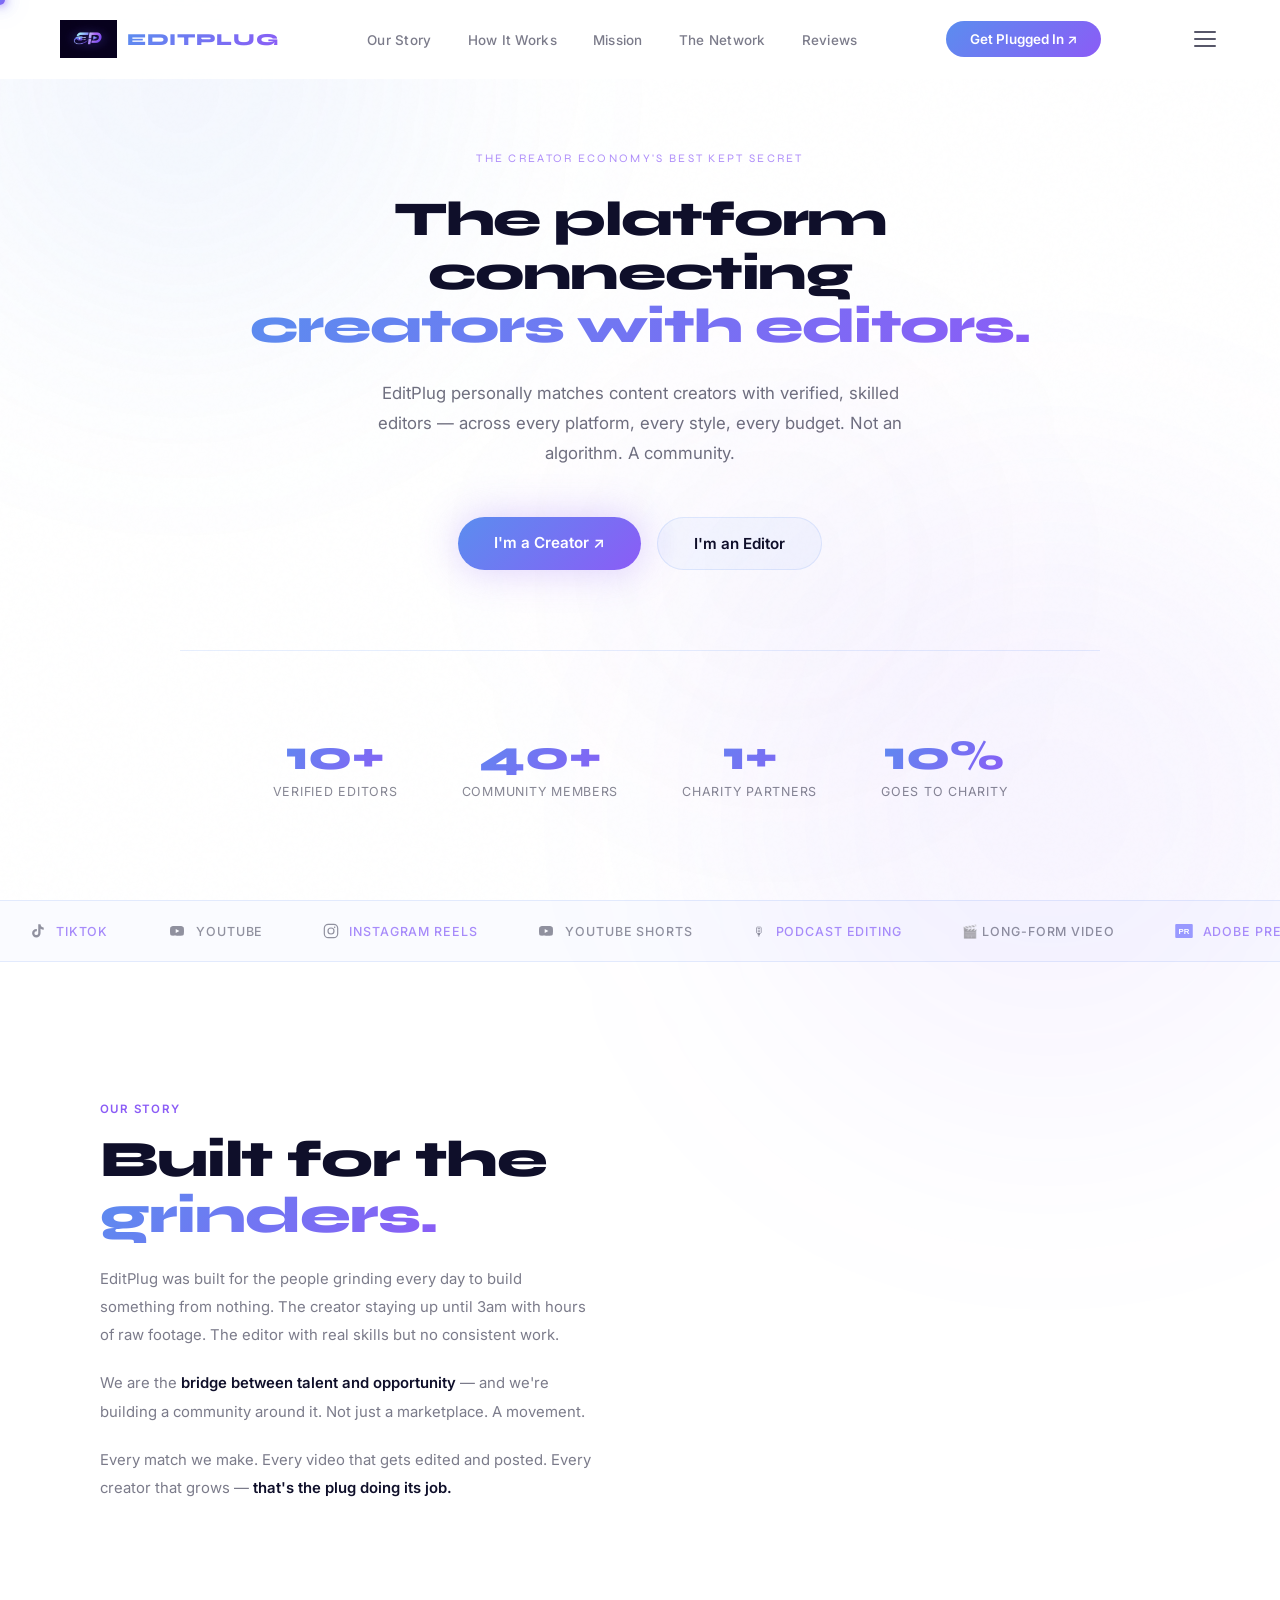
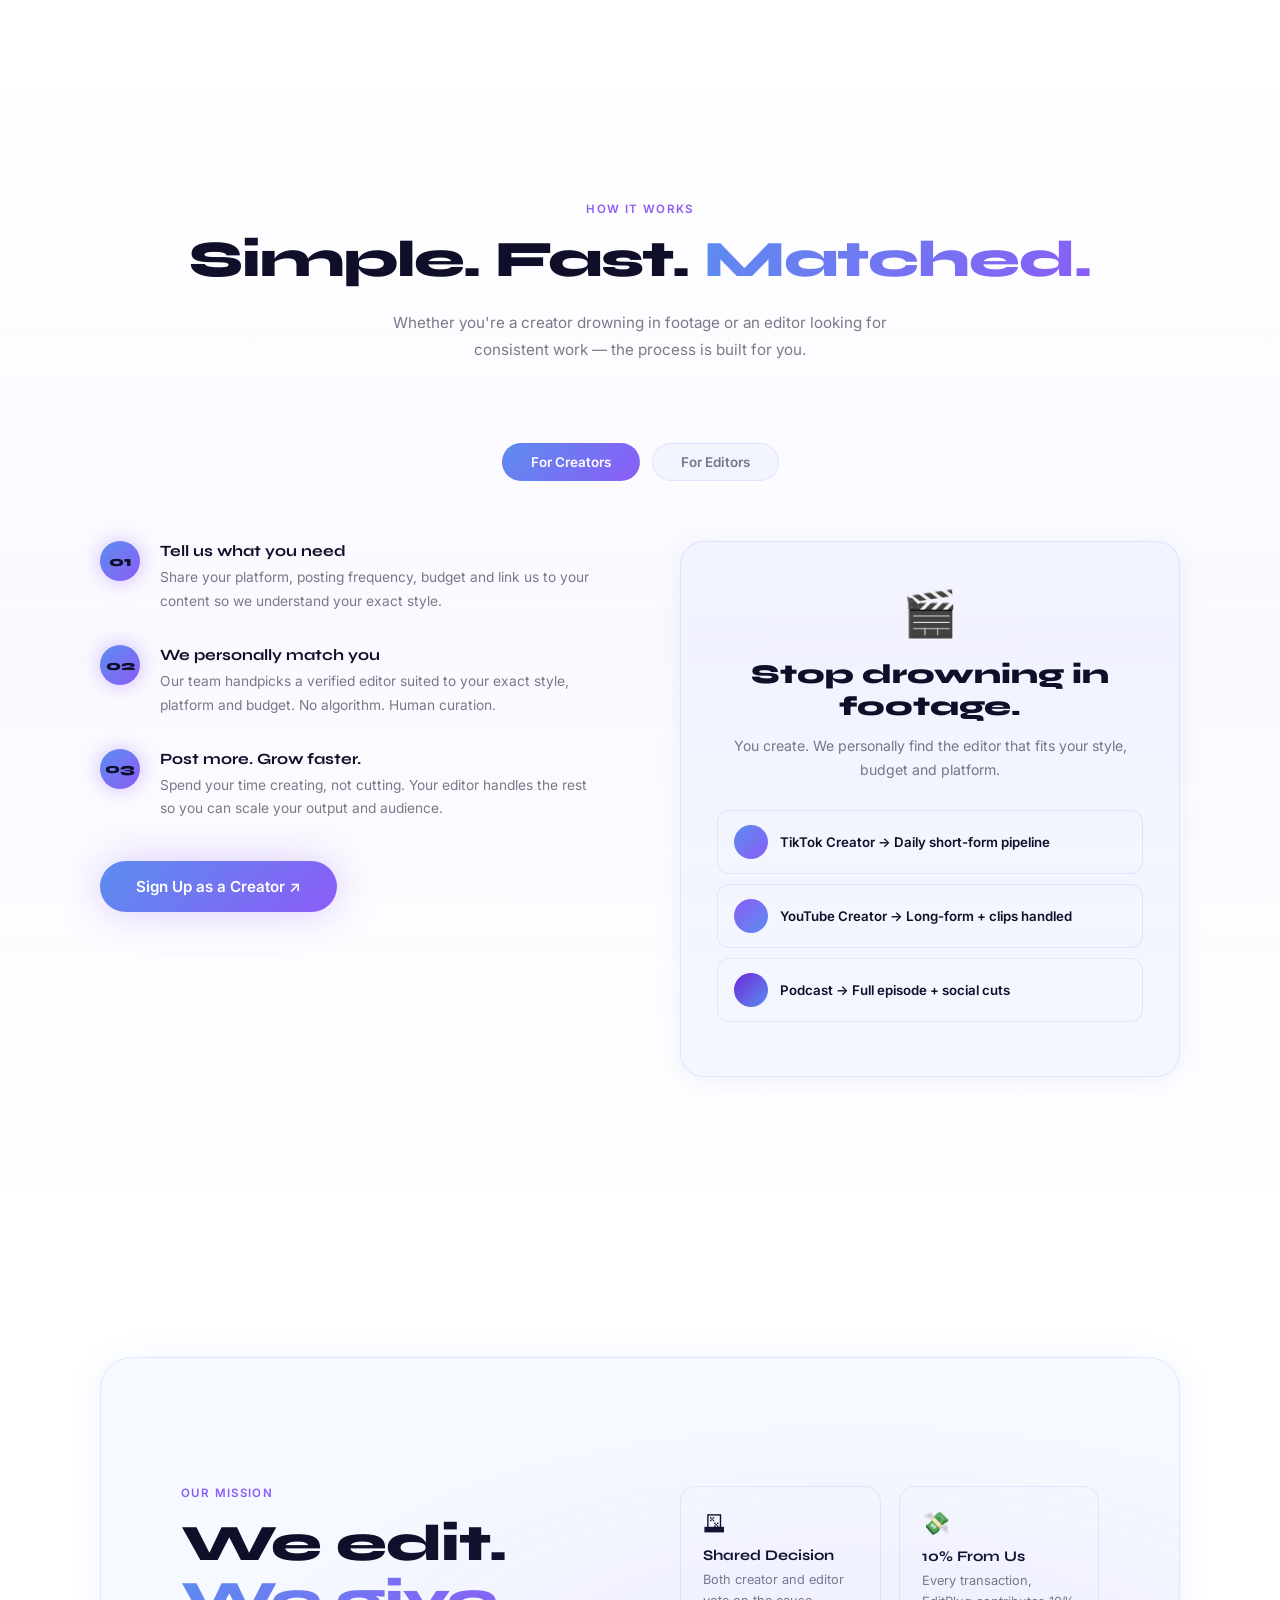
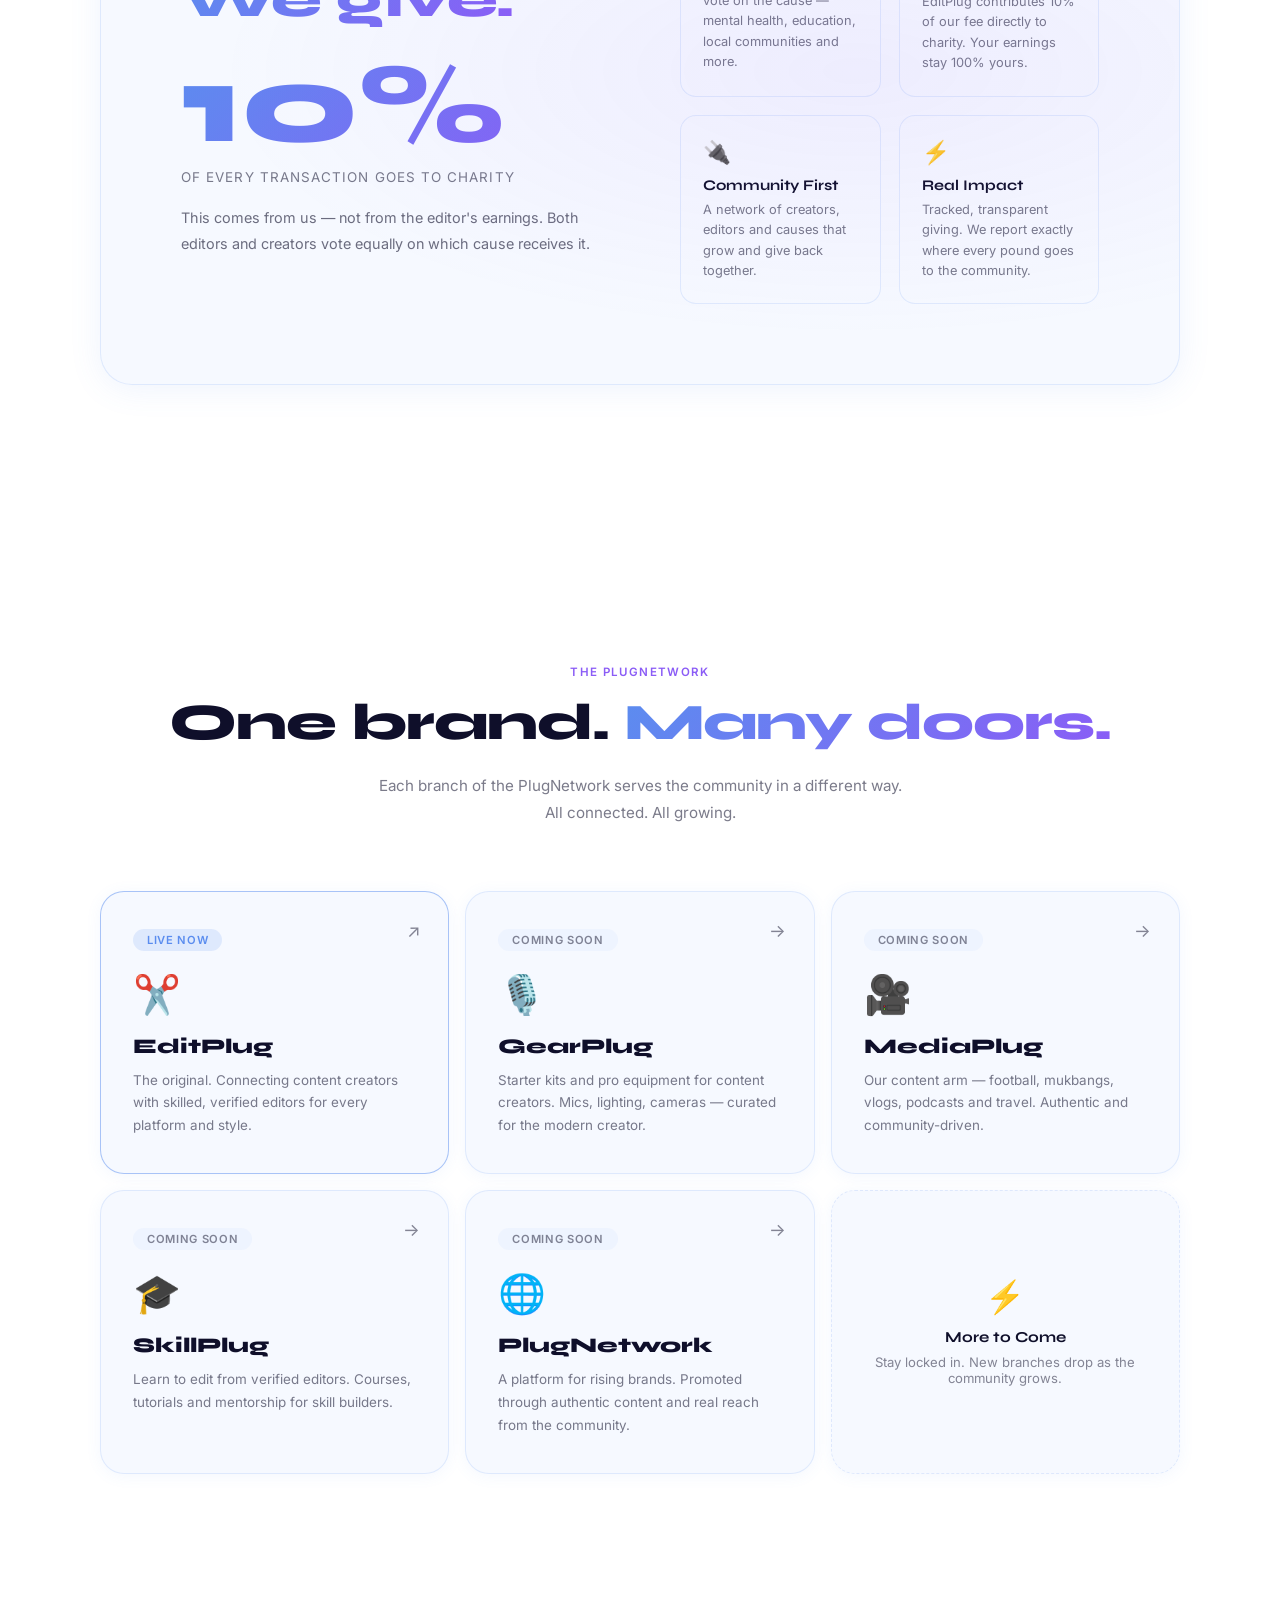
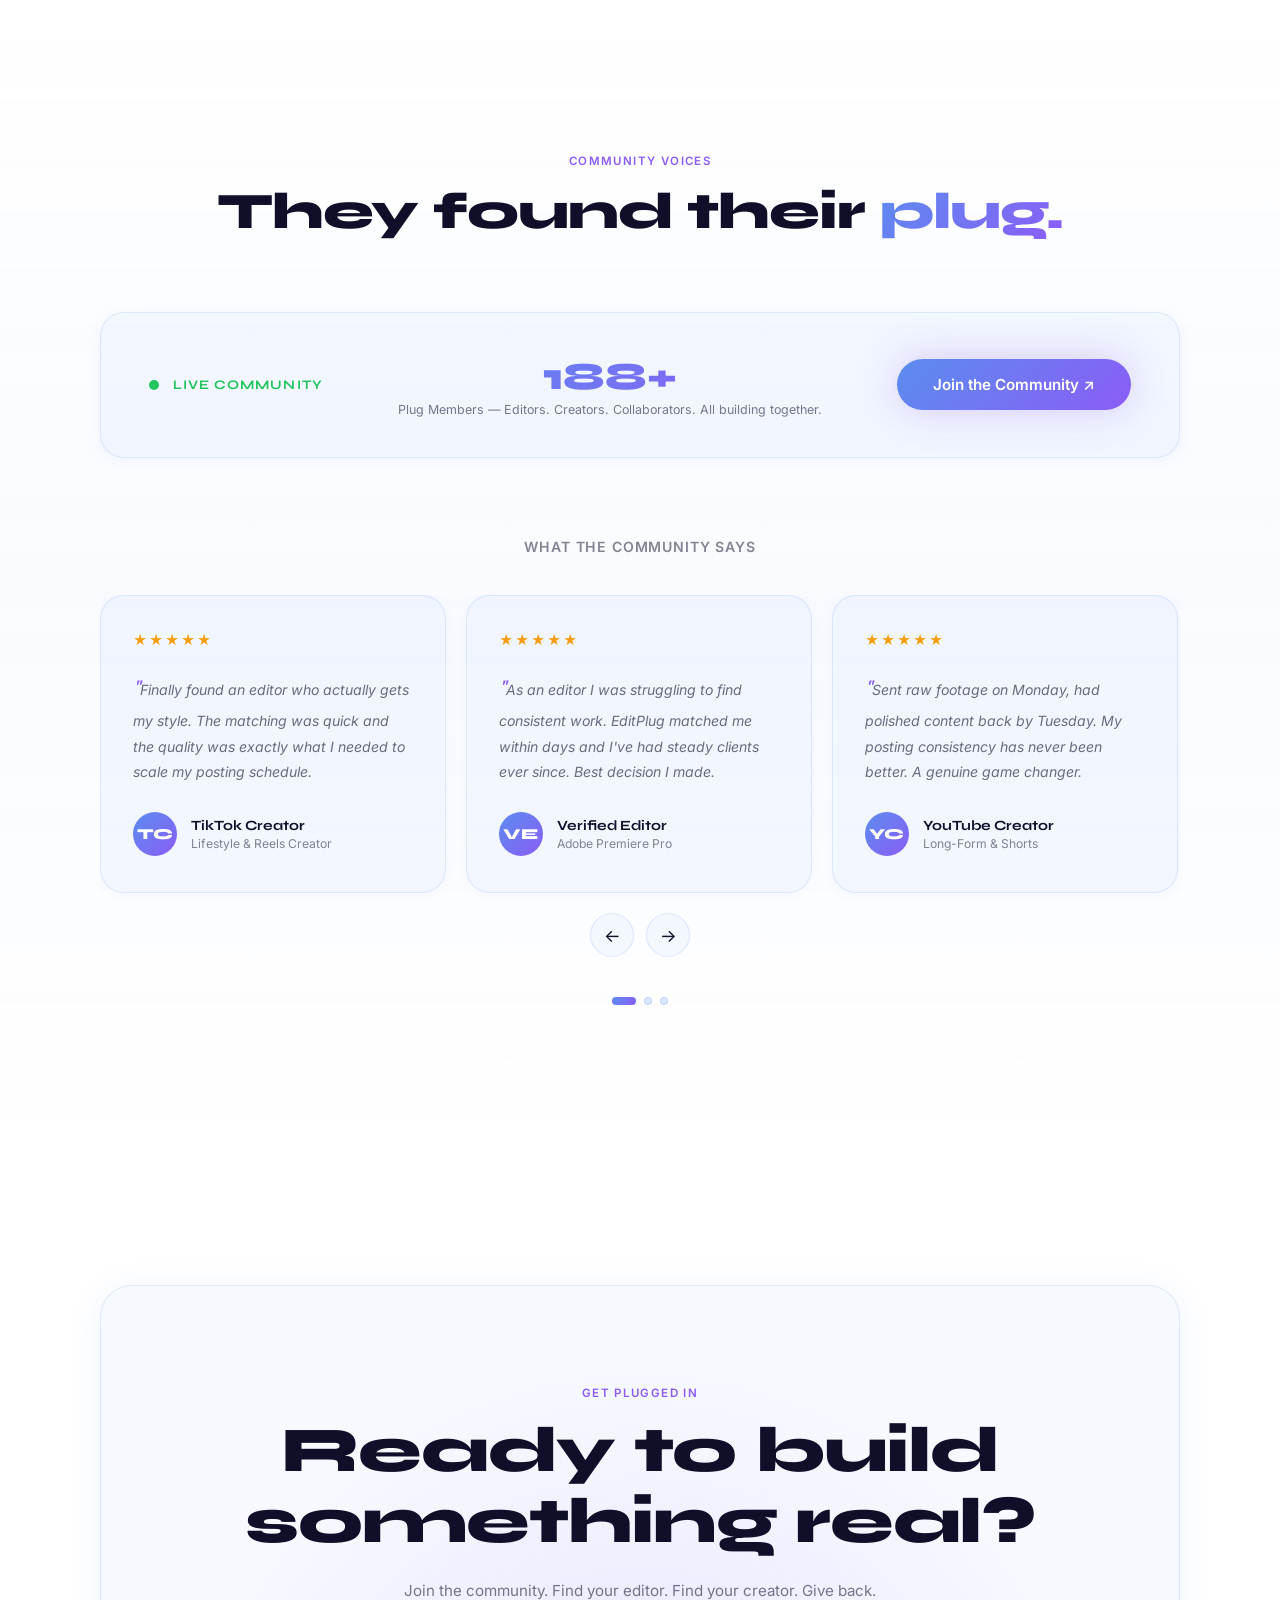
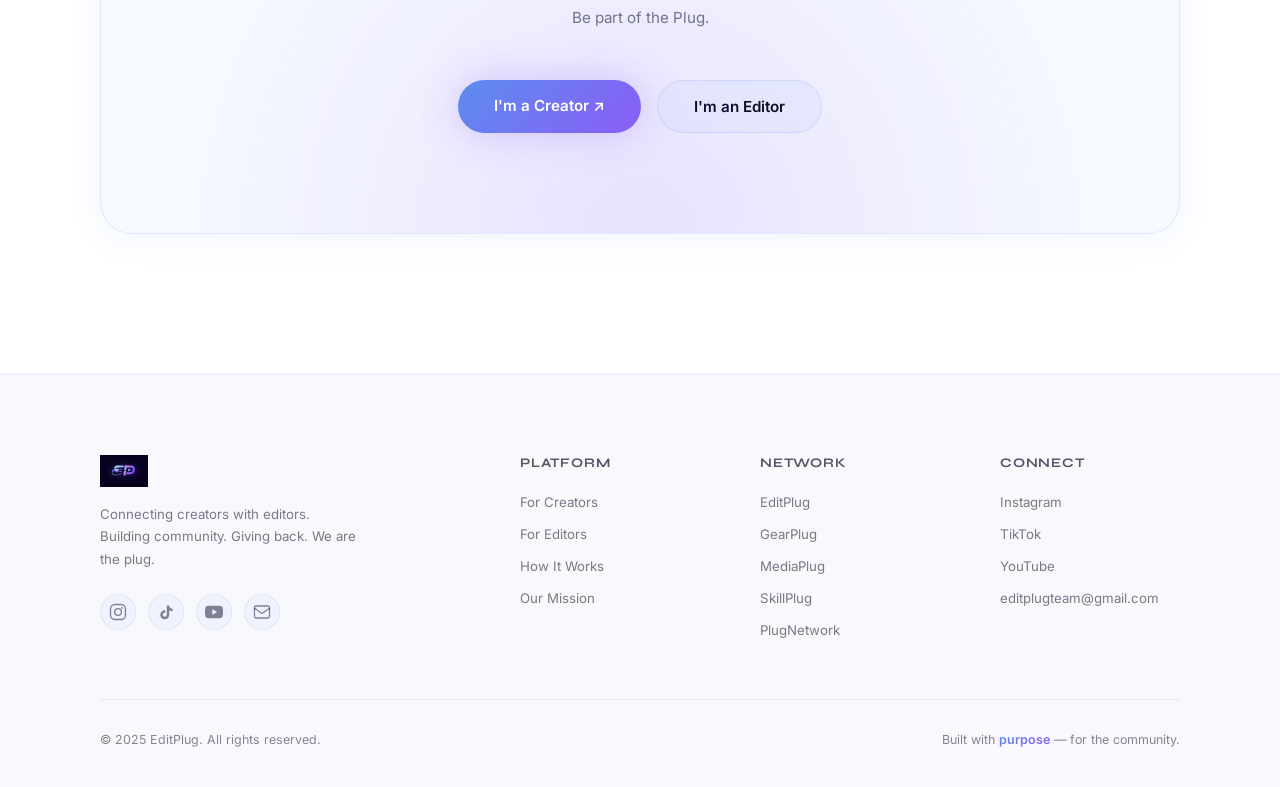
==== index.html @ e0666aaf "Update index.html fix favicon for google search results" ====
<!DOCTYPE html>
<html lang="en">
<head>
<meta charset="UTF-8">
<!-- Contentsquare / Hotjar -->
<script src="https://t.contentsquare.net/uxa/2b19dc73e002e.js"></script>

<!-- Google Analytics -->
<script async src="https://www.googletagmanager.com/gtag/js?id=G-9VWXM5M5LQ"></script>
<script>
  window.dataLayer = window.dataLayer || [];
  function gtag(){dataLayer.push(arguments);}
  gtag('js', new Date());
  gtag('config', 'G-9VWXM5M5LQ');

  // Track form button clicks as conversion events
  document.addEventListener('click', function(e){
    var a = e.target.closest('a');
    if(!a) return;
    if(a.href && a.href.includes('tally.so/r/3qzQBg')){
      gtag('event', 'creator_form_click', {event_category:'conversion', event_label:'Im a Creator'});
    }
    if(a.href && a.href.includes('tally.so/r/wLOxXp')){
      gtag('event', 'editor_form_click', {event_category:'conversion', event_label:'Im an Editor'});
    }
  });
</script>
<link rel="icon" type="image/png" sizes="192x192" href="/favicon.png">
<link rel="shortcut icon" href="/favicon.png">
<meta name="viewport" content="width=device-width, initial-scale=1.0">
<title>EditPlug — The Plug Community</title>
<link rel="preconnect" href="https://fonts.googleapis.com">
<link href="https://fonts.googleapis.com/css2?family=Syne:wght@400;600;700;800&family=Inter:wght@300;400;500;600&display=swap" rel="stylesheet">
<style>
  :root {
    --blue:#5B8DEF;--purple:#8B5CF6;--deep:#6D28D9;--violet:#A78BFA;
    --dark:#FFFFFF;--dark2:#F5F5FA;--dark3:#EEEEF8;
    --glass:rgba(91,141,239,0.05);--glass-b:rgba(91,141,239,0.15);
    --text:#0F0F2A;--muted:rgba(15,15,42,0.5);
    --grad:linear-gradient(135deg,#5B8DEF,#8B5CF6);
    --grad2:linear-gradient(135deg,#8B5CF6,#5B8DEF);
  }
  *,*::before,*::after{box-sizing:border-box;margin:0;padding:0}
  html{scroll-behavior:smooth}
  body{font-family:'Inter',sans-serif;background:var(--dark);color:var(--text);overflow-x:hidden;cursor:none}

  /* CURSOR */
  #cur{position:fixed;width:10px;height:10px;background:var(--grad);border-radius:50%;pointer-events:none;z-index:99999;transform:translate(-50%,-50%);transition:transform .15s;box-shadow:0 0 10px rgba(139,92,246,.9),0 0 20px rgba(91,141,239,.6),0 0 35px rgba(139,92,246,.3)}
  #cur-r{display:none}
  #cur.h{transform:translate(-50%,-50%) scale(2.2)}
  .cur-trail{position:fixed;border-radius:50%;pointer-events:none;z-index:99998;transform:translate(-50%,-50%);animation:trailFade .5s ease forwards}
  @keyframes trailFade{0%{opacity:.6;transform:translate(-50%,-50%) scale(1)}100%{opacity:0;transform:translate(-50%,-50%) scale(.2)}}

  /* BLOBS */
  .blob{position:fixed;border-radius:50%;filter:blur(120px);pointer-events:none;z-index:0;animation:bfloat 9s ease-in-out infinite alternate}
  .b1{width:520px;height:520px;background:rgba(91,141,239,.07);top:-180px;left:-80px}
  .b2{width:620px;height:620px;background:rgba(139,92,246,.06);bottom:-220px;right:-80px;animation-delay:-5s}
  .b3{width:320px;height:320px;background:rgba(109,40,217,.04);top:45%;left:48%;animation-delay:-2.5s}
  @keyframes bfloat{0%{transform:scale(1) translateY(0)}100%{transform:scale(1.1) translateY(-28px)}}

  /* NOISE */
  body::before{content:'';position:fixed;inset:0;background-image:url("data:image/svg+xml,%3Csvg viewBox='0 0 200 200' xmlns='http://www.w3.org/2000/svg'%3E%3Cfilter id='n'%3E%3CfeTurbulence type='fractalNoise' baseFrequency='.9' numOctaves='4' stitchTiles='stitch'/%3E%3C/filter%3E%3Crect width='100%25' height='100%25' filter='url(%23n)' opacity='.045'/%3E%3C/svg%3E");pointer-events:none;z-index:1;opacity:.12}

  /* LOADER */
  #ldr{position:fixed;inset:0;background:#ffffff;z-index:99999;display:flex;align-items:center;justify-content:center;flex-direction:column;gap:28px;transition:opacity .8s ease,visibility .8s ease;overflow:hidden}
  #ldr.gone{opacity:0;visibility:hidden}

  /* soft background blobs */
  .ldr-bg{position:absolute;inset:0;pointer-events:none}
  .ldr-bg::before{content:'';position:absolute;width:500px;height:500px;border-radius:50%;background:radial-gradient(circle,rgba(91,141,239,.12),transparent 70%);top:-150px;left:-150px;animation:lbg 7s ease-in-out infinite alternate}
  .ldr-bg::after{content:'';position:absolute;width:600px;height:600px;border-radius:50%;background:radial-gradient(circle,rgba(139,92,246,.09),transparent 70%);bottom:-200px;right:-150px;animation:lbg 7s ease-in-out infinite alternate-reverse}
  @keyframes lbg{0%{transform:scale(1)}100%{transform:scale(1.2) translateY(-20px)}}

  /* logo wrapper — bounces in */
  .ldr-logo-wrap{position:relative;z-index:2;display:flex;align-items:center;justify-content:center;animation:ldrLogoIn 1s cubic-bezier(0.34,1.56,0.64,1) both}
  @keyframes ldrLogoIn{0%{opacity:0;transform:scale(.55) translateY(20px)}100%{opacity:1;transform:scale(1) translateY(0)}}

  /* three pulsing rings */
  .ldr-rings{position:absolute;inset:-20px;pointer-events:none}
  .ldr-ring{position:absolute;inset:0;border-radius:50%;border:1.5px solid transparent;animation:ringPulse 2.6s ease-in-out infinite}
  .ldr-ring:nth-child(1){border-color:rgba(91,141,239,.4);animation-delay:0s}
  .ldr-ring:nth-child(2){inset:-16px;border-color:rgba(139,92,246,.25);animation-delay:.45s}
  .ldr-ring:nth-child(3){inset:-32px;border-color:rgba(167,139,250,.13);animation-delay:.9s}
  @keyframes ringPulse{0%,100%{transform:scale(1);opacity:.7}50%{transform:scale(1.07);opacity:1}}

  /* rotating conic sweep */
  .ldr-sweep{position:absolute;inset:-4px;border-radius:50%;background:conic-gradient(from 0deg,rgba(91,141,239,.5),rgba(139,92,246,.5),transparent 60%);animation:sweep 2.2s linear infinite;opacity:.2;filter:blur(3px)}
  @keyframes sweep{0%{transform:rotate(0deg)}100%{transform:rotate(360deg)}}

  /* phrase + bar */
  .ldr-phrase{font-family:'Syne',sans-serif;font-size:.78rem;font-weight:600;letter-spacing:.2em;text-transform:uppercase;color:var(--purple);position:relative;z-index:2;animation:ldrUp 1s .4s both}
  .ldr-bar-wrap{position:relative;z-index:2;width:220px;animation:ldrUp 1s .6s both}
  .ldr-bar{width:100%;height:2px;background:var(--glass-b);border-radius:2px;overflow:hidden}
  .ldr-fill{height:100%;background:var(--grad);border-radius:2px;width:0%;transition:width .25s ease;position:relative}
  .ldr-fill::after{content:'';position:absolute;right:0;top:-3px;width:6px;height:8px;background:#fff;border-radius:3px;filter:blur(2px);opacity:.8}
  @keyframes ldrUp{0%{opacity:0;transform:translateY(10px)}100%{opacity:1;transform:translateY(0)}}


  /* NAV */
  nav{position:fixed;top:0;left:0;right:0;z-index:1000;padding:20px 60px;display:flex;align-items:center;justify-content:space-between;backdrop-filter:blur(20px);-webkit-backdrop-filter:blur(20px);background:rgba(255,255,255,.92);border-bottom:1px solid transparent;transition:border-color .3s,padding .3s}
  nav.sc{border-color:var(--glass-b);padding:14px 60px}
  .n-logo{display:flex;align-items:center;gap:10px;text-decoration:none}
  .n-logo-txt{font-family:'Syne',sans-serif;font-weight:800;font-size:1.05rem;background:var(--grad);-webkit-background-clip:text;-webkit-text-fill-color:transparent;letter-spacing:.04em}
  .n-links{display:flex;align-items:center;gap:36px;list-style:none}
  .n-links a{color:rgba(15,15,42,0.55);text-decoration:none;font-size:.84rem;font-weight:500;letter-spacing:.02em;transition:color .2s}
  .n-links a:hover{color:var(--text)}
  .n-cta{background:var(--grad);color:#fff;border:none;padding:10px 24px;border-radius:100px;font-size:.84rem;font-weight:600;font-family:'Inter',sans-serif;cursor:none;text-decoration:none;transition:opacity .2s,transform .2s;display:inline-block}
  .n-cta:hover{opacity:.85;transform:translateY(-1px)}
  .ham{display:flex;flex-direction:column;gap:5px;cursor:none;padding:4px;background:none;border:none}
  .ham span{width:22px;height:2px;background:rgba(15,15,42,.7);border-radius:2px;display:block;transition:all .3s}

  /* MOBILE MENU */
  .mob-menu{position:fixed;inset:0;background:rgba(255,255,255,.98);backdrop-filter:blur(20px);z-index:10000;display:flex;align-items:center;justify-content:center;flex-direction:column;gap:32px;opacity:0;pointer-events:none;transition:opacity .3s}
  .mob-menu.open{opacity:1;pointer-events:all}
  .mob-menu a{font-family:'Syne',sans-serif;font-size:2rem;font-weight:800;color:var(--text);text-decoration:none;transition:color .2s}
  .mob-menu a:hover{color:var(--violet)}
  .mob-close{position:absolute;top:24px;right:24px;background:none;border:none;color:var(--text);font-size:1.6rem;cursor:none}

  /* HERO */
  #home{min-height:100vh;display:flex;align-items:center;justify-content:center;text-align:center;padding:130px 24px 80px;position:relative;z-index:2}
  .hero-in{max-width:920px}
  .hero-badge{display:inline-flex;align-items:center;gap:8px;background:var(--glass);border:1px solid var(--glass-b);padding:8px 18px;border-radius:100px;font-size:.76rem;letter-spacing:.08em;text-transform:uppercase;margin-bottom:36px;color:var(--violet);animation:fup .8s both}
  .dot-live{width:6px;height:6px;background:var(--violet);border-radius:50%;animation:blink 1.6s ease-in-out infinite}
  @keyframes blink{0%,100%{opacity:1}50%{opacity:.15}}
  h1{font-family:'Syne',sans-serif;font-size:clamp(1.9rem,3.8vw,3.4rem);font-weight:800;line-height:1.1;letter-spacing:-.025em;margin-bottom:24px;animation:fup .8s .1s both}
  .gt{background:var(--grad);-webkit-background-clip:text;-webkit-text-fill-color:transparent}
  .hero-sub{font-size:1.05rem;color:rgba(15,15,42,.6);line-height:1.8;max-width:560px;margin:0 auto 48px;animation:fup .8s .2s both}
  .hero-btns{display:flex;gap:16px;justify-content:center;flex-wrap:wrap;animation:fup .8s .3s both}
  .btn-p{position:relative;background:var(--grad);color:#fff;padding:16px 36px;border-radius:100px;font-weight:600;font-size:.95rem;text-decoration:none;transition:all .3s;box-shadow:0 0 40px rgba(139,92,246,.3);cursor:none}
  .btn-p:hover{transform:translateY(-3px);box-shadow:0 0 70px rgba(139,92,246,.55)}
  .btn-s{background:var(--glass);border:1px solid var(--glass-b);color:var(--text);padding:16px 36px;border-radius:100px;font-weight:600;font-size:.95rem;text-decoration:none;transition:all .3s;cursor:none;backdrop-filter:blur(10px)}
  .btn-s:hover{background:rgba(255,255,255,.08);transform:translateY(-3px)}
  .hero-stats{display:flex;justify-content:center;gap:64px;margin-top:80px;padding-top:80px;border-top:1px solid var(--glass-b);animation:fup .8s .5s both;flex-wrap:wrap;}
  .hs-n{font-family:'Syne',sans-serif;font-size:2.6rem;font-weight:800;background:var(--grad);-webkit-background-clip:text;-webkit-text-fill-color:transparent}
  .hs-l{font-size:.78rem;color:rgba(15,15,42,.5);margin-top:4px;text-transform:uppercase;letter-spacing:.06em}
  .hero-badge-elegant{font-family:'Syne',sans-serif;font-size:.72rem;letter-spacing:.2em;text-transform:uppercase;color:rgba(139,92,246,.7);margin-bottom:28px;animation:fup .8s both;display:block}
  @keyframes fup{from{opacity:0;transform:translateY(24px)}to{opacity:1;transform:translateY(0)}}

  /* TICKER */
  .ticker-wrap{overflow:hidden;padding:22px 0;border-top:1px solid var(--glass-b);border-bottom:1px solid var(--glass-b);position:relative;z-index:2;background:rgba(91,141,239,.03)}
  .ticker-track{display:flex;animation:tick 28s linear infinite;width:max-content}
  .ticker-track:hover{animation-play-state:paused}
  @keyframes tick{0%{transform:translateX(0)}100%{transform:translateX(-50%)}}
  .t-item{padding:0 30px;display:flex;align-items:center;gap:10px;font-size:.78rem;letter-spacing:.07em;text-transform:uppercase;color:rgba(15,15,42,.45);white-space:nowrap;font-weight:500}
  .t-item .hl{color:var(--violet)}

  /* SECTIONS */
  section{position:relative;z-index:2}
  .s-tag{font-size:.72rem;letter-spacing:.12em;text-transform:uppercase;color:var(--purple);font-weight:600;margin-bottom:16px}
  .s-title{font-family:'Syne',sans-serif;font-size:clamp(2rem,4vw,3.2rem);font-weight:800;letter-spacing:-.02em;line-height:1.1;margin-bottom:20px}
  .s-sub{color:rgba(15,15,42,.55);line-height:1.8;font-size:.95rem;max-width:540px}
  .container{max-width:1200px;margin:0 auto;padding:0 60px}

  /* MANIFESTO */
  #manifesto{padding:140px 0}
  .mf-grid{display:grid;grid-template-columns:1fr 1fr;gap:80px;align-items:center}
  .mf-text p{color:rgba(15,15,42,.55);line-height:1.9;margin-bottom:20px;font-size:.93rem}
  .mf-text p strong{color:var(--text);font-weight:600}
  .mf-quote{background:var(--glass);border:1px solid var(--glass-b);border-left:3px solid var(--purple);padding:32px;border-radius:16px;font-family:'Syne',sans-serif;font-size:1.35rem;font-weight:700;line-height:1.4;color:var(--text);margin-top:32px}
  .mf-vis{display:grid;grid-template-columns:1fr 1fr;gap:16px}
  .mf-card{background:var(--glass);border:1px solid var(--glass-b);border-radius:20px;padding:28px 24px;transition:transform .3s,border-color .3s;box-shadow:0 2px 16px rgba(91,141,239,.08)}
  .mf-card:hover{transform:translateY(-6px);border-color:rgba(139,92,246,.3)}
  .mf-card:first-child{grid-column:span 2}
  .mc-ico{font-size:1.6rem;margin-bottom:12px}
  .mc-n{font-family:'Syne',sans-serif;font-size:2.2rem;font-weight:800;background:var(--grad);-webkit-background-clip:text;-webkit-text-fill-color:transparent}
  .mc-l{font-size:.78rem;color:rgba(15,15,42,.5);margin-top:4px}

  /* HOW */
  #how{padding:140px 0;background:linear-gradient(180deg,transparent,rgba(139,92,246,.04),transparent)}
  .how-hd{text-align:center;margin-bottom:80px}
  .how-hd .s-sub{margin:0 auto}
  .how-tabs{display:flex;justify-content:center;gap:12px;margin-bottom:60px}
  .how-tab{background:var(--glass);border:1px solid var(--glass-b);color:rgba(15,15,42,.55);padding:10px 28px;border-radius:100px;font-size:.84rem;font-weight:600;cursor:none;transition:all .3s;font-family:'Inter',sans-serif}
  .how-tab.active,.how-tab:hover{background:var(--grad);color:#fff;border-color:transparent}
  .how-panel{display:none}
  .how-panel.active{display:grid;grid-template-columns:1fr 1fr;gap:80px;align-items:start}
  .how-steps{display:flex;flex-direction:column;gap:32px}
  .how-step{display:flex;gap:20px;align-items:flex-start}
  .sn{width:40px;height:40px;border-radius:50%;flex-shrink:0;background:var(--grad);display:flex;align-items:center;justify-content:center;font-family:'Syne',sans-serif;font-weight:800;font-size:.88rem;box-shadow:0 0 20px rgba(139,92,246,.4)}
  .sc-h{font-family:'Syne',sans-serif;font-size:.98rem;font-weight:700;margin-bottom:6px;color:var(--text)}
  .sc-p{font-size:.86rem;color:rgba(15,15,42,.55);line-height:1.7}
  .how-card{background:var(--glass);border:1px solid var(--glass-b);border-radius:24px;padding:44px 36px;text-align:center;position:sticky;top:120px;box-shadow:0 4px 24px rgba(91,141,239,.1)}
  .how-card h3{font-family:'Syne',sans-serif;font-size:1.7rem;font-weight:800;margin-bottom:12px;color:var(--text)}
  .how-card p{color:rgba(15,15,42,.55);font-size:.88rem;line-height:1.7;margin-bottom:28px}
  .how-ico{font-size:2.8rem;margin-bottom:18px}
  .match-row{display:flex;align-items:center;gap:12px;padding:14px 16px;background:rgba(255,255,255,.03);border:1px solid var(--glass-b);border-radius:12px;margin-bottom:10px;text-align:left}
  .match-av{width:34px;height:34px;border-radius:50%;background:var(--grad);flex-shrink:0}
  .match-av2{background:var(--grad2)}
  .match-av3{background:linear-gradient(135deg,#6D28D9,#5B8DEF)}
  .match-name{font-size:.83rem;font-weight:600;color:var(--text)}
  .match-time{font-size:.73rem;color:rgba(15,15,42,.5)}
  .stat-row{display:flex;justify-content:space-between;align-items:center;padding:14px 18px;background:rgba(255,255,255,.03);border:1px solid var(--glass-b);border-radius:12px;margin-bottom:10px}
  .stat-val{font-family:'Syne',sans-serif;font-weight:800;background:var(--grad);-webkit-background-clip:text;-webkit-text-fill-color:transparent;}

  /* CHARITY */
  #charity{padding:140px 0}
  .ch-inner{background:var(--glass);border:1px solid var(--glass-b);border-radius:32px;padding:80px;position:relative;overflow:hidden;box-shadow:0 4px 32px rgba(91,141,239,.1)}
  .ch-inner::before{content:'';position:absolute;inset:0;background:radial-gradient(ellipse at 70% 50%,rgba(139,92,246,.08),transparent 60%);pointer-events:none}
  .ch-grid{display:grid;grid-template-columns:1fr 1fr;gap:80px;align-items:center}
  .ch-pct{font-family:'Syne',sans-serif;font-size:7rem;font-weight:800;background:var(--grad);-webkit-background-clip:text;-webkit-text-fill-color:transparent;line-height:1;margin-bottom:8px}
  .ch-pct-l{font-size:.84rem;color:rgba(15,15,42,.55);text-transform:uppercase;letter-spacing:.08em}
  .ch-feats{display:grid;grid-template-columns:1fr 1fr;gap:18px;margin-top:48px}
  .ch-feat{background:rgba(255,255,255,.03);border:1px solid var(--glass-b);border-radius:16px;padding:22px;transition:border-color .3s}
  .ch-feat:hover{border-color:rgba(139,92,246,.3)}
  .ch-feat-ico{font-size:1.4rem;margin-bottom:10px}
  .ch-feat h4{font-family:'Syne',sans-serif;font-size:.92rem;font-weight:700;margin-bottom:6px;color:var(--text)}
  .ch-feat p{font-size:.8rem;color:rgba(15,15,42,.55);line-height:1.6}

  /* BRANCHES */
  #branches{padding:140px 0}
  .br-hd{text-align:center;margin-bottom:64px}
  .br-hd .s-sub{margin:0 auto}
  .br-grid{display:grid;grid-template-columns:repeat(3,1fr);gap:16px}
  .br-card{background:var(--glass);border:1px solid var(--glass-b);border-radius:24px;padding:36px 32px;transition:all .4s cubic-bezier(.4,0,.2,1);position:relative;overflow:hidden;cursor:none;box-shadow:0 2px 16px rgba(91,141,239,.07)}
  .br-card:hover{transform:translateY(-8px);border-color:rgba(139,92,246,.4)}
  .br-card.live{border-color:rgba(91,141,239,.5)}
  .br-stat{display:inline-block;padding:4px 14px;border-radius:100px;font-size:.7rem;font-weight:600;letter-spacing:.06em;text-transform:uppercase;background:var(--glass);color:var(--muted);margin-bottom:20px}
  .br-card.live .br-stat{background:rgba(91,141,239,.15);color:var(--blue)}
  .br-ico{font-size:2.4rem;margin-bottom:16px}
  .br-name{font-family:'Syne',sans-serif;font-size:1.3rem;font-weight:800;margin-bottom:10px;color:var(--text)}
  .br-desc{font-size:.84rem;color:rgba(15,15,42,.55);line-height:1.7}
  .br-arrow{position:absolute;top:28px;right:28px;font-size:1.1rem;color:var(--muted);transition:all .3s;text-decoration:none}
  .br-card:hover .br-arrow{color:var(--violet);transform:translate(3px,-3px)}
  .br-more{display:flex;align-items:center;justify-content:center;text-align:center;min-height:200px;border-style:dashed!important}

  /* REVIEWS */
  #reviews{padding:140px 0;background:linear-gradient(180deg,transparent,rgba(91,141,239,.04),transparent)}
  .rv-hd{text-align:center;margin-bottom:72px}
  /* Reviews Carousel */
  .rv-carousel-wrap{position:relative;overflow:hidden;padding-bottom:48px}
  .rv-track{display:flex;gap:20px;transition:transform .45s cubic-bezier(.4,0,.2,1);will-change:transform}
  .rv-card{background:var(--glass);border:1px solid var(--glass-b);border-radius:24px;padding:36px 32px;transition:all .3s;flex:0 0 calc(33.333% - 14px);min-width:280px;box-shadow:0 2px 16px rgba(91,141,239,.07)}
  .rv-card:hover{transform:translateY(-6px);border-color:rgba(139,92,246,.3)}
  .rv-dots{display:flex;justify-content:center;gap:8px;margin-top:28px;position:absolute;bottom:0;left:0;right:0}
  .rv-dot{width:8px;height:8px;border-radius:50%;background:rgba(91,141,239,.2);border:1px solid rgba(91,141,239,.2);cursor:pointer;transition:all .3s}
  .rv-dot.active{background:var(--grad);border-color:transparent;width:24px;border-radius:4px}
  .rv-arrows{display:flex;gap:12px;justify-content:center;margin-top:20px}
  .rv-arrow-btn{width:44px;height:44px;border-radius:50%;background:var(--glass);border:1px solid var(--glass-b);color:var(--text);font-size:1.1rem;cursor:pointer;display:flex;align-items:center;justify-content:center;transition:all .3s;font-family:inherit}
  .rv-arrow-btn:hover{background:var(--grad);border-color:transparent}
  @media(max-width:768px){.rv-card{flex:0 0 calc(100% - 20px);min-width:0}}
  @media(max-width:1024px){.rv-card{flex:0 0 calc(50% - 10px)}}
  .rv-grid{display:grid;grid-template-columns:repeat(3,1fr);gap:20px}
  .rv-card{background:var(--glass);border:1px solid var(--glass-b);border-radius:24px;padding:36px 32px;transition:all .3s}
  .rv-card:hover{transform:translateY(-6px);border-color:rgba(139,92,246,.3)}
  .rv-stars{color:#F59E0B;font-size:.85rem;margin-bottom:20px;letter-spacing:2px}
  .rv-txt{font-size:.88rem;color:rgba(15,15,42,.6);line-height:1.8;margin-bottom:28px;font-style:italic}
  .rv-txt::before{content:'"';color:var(--purple);font-size:1.4rem;font-family:'Syne',sans-serif}
  .rv-auth{display:flex;align-items:center;gap:14px}
  .rv-av{width:44px;height:44px;border-radius:50%;background:var(--grad);display:flex;align-items:center;justify-content:center;font-family:'Syne',sans-serif;font-weight:800;font-size:.95rem;color:#fff;flex-shrink:0}
  .rv-name{font-family:'Syne',sans-serif;font-size:.88rem;font-weight:700;color:var(--text)}
  .rv-role{font-size:.76rem;color:rgba(15,15,42,.5);margin-top:2px}

  /* LIVE BANNER */
  .live-ban{background:var(--glass);border:1px solid var(--glass-b);box-shadow:0 2px 16px rgba(91,141,239,.07);border-radius:24px;padding:40px 48px;display:flex;align-items:center;justify-content:space-between;gap:40px;margin-bottom:80px;flex-wrap:wrap}
  .live-left{display:flex;align-items:center;gap:14px}
  .live-d{width:10px;height:10px;background:#22C55E;border-radius:50%;animation:plive 2s ease-in-out infinite}
  @keyframes plive{0%,100%{box-shadow:0 0 0 0 rgba(34,197,94,.4)}50%{box-shadow:0 0 0 10px rgba(34,197,94,0)}}
  .live-lbl{font-family:'Syne',sans-serif;font-size:.82rem;font-weight:700;text-transform:uppercase;letter-spacing:.08em;color:#22C55E}
  .live-cnt{font-family:'Syne',sans-serif;font-size:2.4rem;font-weight:800;background:var(--grad);-webkit-background-clip:text;-webkit-text-fill-color:transparent}
  .live-cnt-l{font-size:.78rem;color:rgba(15,15,42,.55);margin-top:2px}

  /* JOIN */
  #join{padding:140px 0}
  .join-in{text-align:center;background:var(--glass);border:1px solid var(--glass-b);border-radius:32px;padding:100px 80px;position:relative;overflow:hidden;box-shadow:0 4px 32px rgba(91,141,239,.1)}
  .join-in::before{content:'';position:absolute;inset:0;background:radial-gradient(ellipse at 50% 100%,rgba(139,92,246,.15),transparent 60%);pointer-events:none}
  .join-in>*{position:relative;z-index:1}
  .join-in .s-title{font-size:clamp(2.4rem,5vw,4rem);color:var(--text)}
  .join-in .s-sub{margin:0 auto 48px;max-width:480px;color:rgba(15,15,42,.55)}
  .join-btns{display:flex;justify-content:center;gap:16px;flex-wrap:wrap}

  /* FOOTER */
  footer{border-top:1px solid var(--glass-b);padding:80px 0 40px;position:relative;z-index:2;background:rgba(245,245,252,.6)}
  .ft-grid{display:grid;grid-template-columns:2fr 1fr 1fr 1fr;gap:60px;margin-bottom:60px}
  .ft-brand .n-logo{margin-bottom:16px}
  .ft-brand p{font-size:.83rem;color:rgba(15,15,42,.55);line-height:1.7;max-width:260px}
  .ft-soc{display:flex;gap:12px;margin-top:24px}
  .ft-s{width:36px;height:36px;border-radius:50%;background:var(--glass);border:1px solid var(--glass-b);display:flex;align-items:center;justify-content:center;text-decoration:none;color:var(--muted);font-size:.82rem;transition:all .3s;cursor:none}
  .ft-s:hover{background:var(--grad);border-color:transparent;color:var(--text)}
  .ft-col h4{font-family:'Syne',sans-serif;font-weight:700;font-size:.82rem;margin-bottom:20px;text-transform:uppercase;letter-spacing:.06em;color:rgba(15,15,42,.7)}
  .ft-col ul{list-style:none;display:flex;flex-direction:column;gap:12px}
  .ft-col a{color:rgba(15,15,42,.55);text-decoration:none;font-size:.83rem;transition:color .2s}
  .ft-col a:hover{color:var(--violet)}
  .ft-bot{display:flex;align-items:center;justify-content:space-between;padding-top:32px;border-top:1px solid var(--glass-b);flex-wrap:wrap;gap:16px}
  .ft-bot p{font-size:.78rem;color:rgba(15,15,42,.5)}
  .ft-badge{background:var(--grad);-webkit-background-clip:text;-webkit-text-fill-color:transparent;font-weight:600}

  /* REVEAL */
  .rv{opacity:0;transform:translateY(30px);transition:opacity .7s ease,transform .7s ease}
  .rv.vis{opacity:1;transform:translateY(0)}

  /* RESPONSIVE */
  @media(max-width:1024px){
    nav,nav.sc{padding:16px 30px}
    .container{padding:0 30px}
    .mf-grid,.how-panel.active,.ch-grid{grid-template-columns:1fr;gap:48px}
    .br-grid,.rv-grid{grid-template-columns:1fr 1fr}
    .ft-grid{grid-template-columns:1fr 1fr;gap:40px}
    .ch-inner,.join-in{padding:60px 40px}
  }
  @media(max-width:768px){
    h1{font-size:clamp(1.6rem,7vw,2.4rem);letter-spacing:-.02em}
    #home{padding:110px 20px 60px;text-align:center}
    .hero-in{width:100%;padding:0}
    .hero-sub{font-size:.9rem}
    .n-links,.n-cta{display:none}
    .ham{display:flex}
    .br-grid,.rv-grid{grid-template-columns:1fr}
    .ch-feats{grid-template-columns:1fr}
    .hero-stats{gap:32px}
    .live-ban{flex-direction:column;text-align:center}
    .mf-vis{grid-template-columns:1fr}
    .mf-card:first-child{grid-column:span 1}
    .ft-grid{grid-template-columns:1fr}
    .how-panel.active{grid-template-columns:1fr}
    .how-card{position:relative;top:0}
    .ft-bot{flex-direction:column;text-align:center}
    nav,nav.sc{padding:16px 20px}
    .container{padding:0 20px}
    .ch-inner,.join-in{padding:40px 24px}
    .hero-stats{gap:24px;padding-top:48px;margin-top:48px}
    .hs-n{font-size:2rem}
  }
</style>
</head>
<body>

<div class="blob b1"></div>
<div class="blob b2"></div>
<div class="blob b3"></div>

<div id="cur"></div>
<!-- LOADER -->
<div id="ldr">
  <div class="ldr-bg"></div>

  <!-- Logo with rings -->
  <div class="ldr-logo-wrap">
    <div class="ldr-rings">
      <div class="ldr-ring"></div>
      <div class="ldr-ring"></div>
      <div class="ldr-ring"></div>
      <div class="ldr-sweep"></div>
    </div>
    <img src="[data-uri]" alt="EditPlug"
         style="height:88px;object-fit:contain;position:relative;z-index:3;
                filter:drop-shadow(0 0 22px rgba(139,92,246,0.55))">
  </div>

  <div class="ldr-phrase">Plugging you in...</div>

  <div class="ldr-bar-wrap">
    <div class="ldr-bar"><div class="ldr-fill" id="ldr-fill"></div></div>
  </div>
</div>

<!-- MOBILE MENU -->

<!-- MOBILE MENU -->
<div class="mob-menu" id="mobMenu">
  <button class="mob-close" id="mobClose">✕</button>
  <a href="#manifesto" onclick="closeMob()">Our Story</a>
  <a href="#how" onclick="closeMob()">How It Works</a>
  <a href="#charity" onclick="closeMob()">Mission</a>
  <a href="#branches" onclick="closeMob()">The Network</a>
  <a href="#reviews" onclick="closeMob()">Reviews</a>
  <div style="display:flex;flex-direction:column;gap:14px;align-items:center;width:100%;padding:0 32px;box-sizing:border-box">
    <a href="https://tally.so/r/3qzQBg" target="_blank" rel="noopener" class="btn-p" onclick="closeMob()" style="font-size:.95rem;padding:15px 0;text-align:center;width:100%;box-sizing:border-box;display:block">I'm a Creator ↗</a>
    <a href="https://tally.so/r/wLOxXp" target="_blank" rel="noopener" class="btn-s" onclick="closeMob()" style="font-size:.95rem;padding:15px 0;text-align:center;width:100%;box-sizing:border-box;display:block">I'm an Editor →</a>
  </div>
</div>

<!-- NAV -->
<nav id="nav">
  <a href="#home" class="n-logo">
    <img src="[data-uri]" alt="EditPlug" style="height:38px;object-fit:contain">
    <span class="n-logo-txt">EDITPLUG</span>
  </a>
  <ul class="n-links">
    <li><a href="#manifesto">Our Story</a></li>
    <li><a href="#how">How It Works</a></li>
    <li><a href="#charity">Mission</a></li>
    <li><a href="#branches">The Network</a></li>
    <li><a href="#reviews">Reviews</a></li>
  </ul>
  <div class="n-cta-wrap" style="position:relative">
    <button class="n-cta" onclick="toggleNavDrop()" style="border:none">Get Plugged In ↗</button>
    <div id="navDrop" style="display:none;position:absolute;top:calc(100% + 10px);right:0;background:rgba(15,15,42,.97);border:1px solid rgba(255,255,255,.1);border-radius:16px;padding:10px;min-width:180px;z-index:2000;backdrop-filter:blur(20px)">
      <a href="https://tally.so/r/3qzQBg" target="_blank" rel="noopener" style="display:block;padding:10px 16px;color:#ffffff;text-decoration:none;font-size:.85rem;font-weight:600;border-radius:10px;transition:background .2s" onmouseover="this.style.background='rgba(139,92,246,.3)'" onmouseout="this.style.background=''">I'm a Creator ↗</a>
      <a href="https://tally.so/r/wLOxXp" target="_blank" rel="noopener" style="display:block;padding:10px 16px;color:#ffffff;text-decoration:none;font-size:.85rem;font-weight:600;border-radius:10px;transition:background .2s" onmouseover="this.style.background='rgba(139,92,246,.3)'" onmouseout="this.style.background=''">I'm an Editor →</a>
    </div>
  </div>
  <button class="ham" id="ham"><span></span><span></span><span></span></button>
</nav>

<!-- HERO -->
<section id="home">
  <div class="hero-in">
    <div class="hero-badge-elegant">The Creator Economy's Best Kept Secret</div>
    <h1><span style="color:var(--text)">The platform connecting</span><br><span class="gt">creators with editors.</span></h1>
    <p class="hero-sub">EditPlug personally matches content creators with verified, skilled editors — across every platform, every style, every budget. Not an algorithm. A community.</p>
    <div class="hero-btns">
      <a href="https://tally.so/r/3qzQBg" target="_blank" rel="noopener" class="btn-p">I'm a Creator ↗</a>
      <a href="https://tally.so/r/wLOxXp" target="_blank" rel="noopener" class="btn-s">I'm an Editor</a>
    </div>
    <div class="hero-stats">
      <div><div class="hs-n" data-target="50" data-suffix="+">0</div><div class="hs-l">Verified Editors</div></div>
      <div><div class="hs-n" data-target="200" data-suffix="+">0</div><div class="hs-l">Community Members</div></div>
      <div><div class="hs-n" data-target="5" data-suffix="+">0</div><div class="hs-l">Charity Partners</div></div>
      <div><div class="hs-n">10%</div><div class="hs-l">Goes to Charity</div></div>
    </div>
  </div>
</section>

<!-- TICKER -->
<div class="ticker-wrap">
  <div class="ticker-track">
    <div class="t-item"><svg width="16" height="16" viewBox="0 0 24 24" fill="currentColor"><path d="M19.59 6.69a4.83 4.83 0 01-3.77-4.25V2h-3.45v13.67a2.89 2.89 0 01-2.88 2.5 2.89 2.89 0 01-2.89-2.89 2.89 2.89 0 012.89-2.89c.28 0 .54.04.79.1V9.01a6.33 6.33 0 00-.79-.05 6.34 6.34 0 00-6.34 6.34 6.34 6.34 0 006.34 6.34 6.34 6.34 0 006.33-6.34V8.69a8.18 8.18 0 004.78 1.52V6.78a4.85 4.85 0 01-1.01-.09z"/></svg><span class="hl">TikTok</span></div>
    <div class="t-item"><svg width="18" height="14" viewBox="0 0 24 24" fill="currentColor"><path d="M23.5 6.2a3 3 0 00-2.1-2.1C19.6 3.6 12 3.6 12 3.6s-7.6 0-9.4.5A3 3 0 00.5 6.2C0 8 0 12 0 12s0 4 .5 5.8a3 3 0 002.1 2.1c1.8.5 9.4.5 9.4.5s7.6 0 9.4-.5a3 3 0 002.1-2.1C24 16 24 12 24 12s0-4-.5-5.8zM9.8 15.6V8.4l6.3 3.6-6.3 3.6z"/></svg> YouTube</div>
    <div class="t-item"><svg width="16" height="16" viewBox="0 0 24 24" fill="none" stroke="currentColor" stroke-width="1.8"><rect x="2" y="2" width="20" height="20" rx="6"/><circle cx="12" cy="12" r="4.5"/><circle cx="17.5" cy="6.5" r="1.2" fill="currentColor" stroke="none"/></svg><span class="hl">Instagram Reels</span></div>
    <div class="t-item"><svg width="18" height="14" viewBox="0 0 24 24" fill="currentColor"><path d="M23.5 6.2a3 3 0 00-2.1-2.1C19.6 3.6 12 3.6 12 3.6s-7.6 0-9.4.5A3 3 0 00.5 6.2C0 8 0 12 0 12s0 4 .5 5.8a3 3 0 002.1 2.1c1.8.5 9.4.5 9.4.5s7.6 0 9.4-.5a3 3 0 002.1-2.1C24 16 24 12 24 12s0-4-.5-5.8zM9.8 15.6V8.4l6.3 3.6-6.3 3.6z"/></svg> YouTube Shorts</div>
    <div class="t-item">🎙 <span class="hl">Podcast Editing</span></div>
    <div class="t-item">🎬 Long-Form Video</div>
    <div class="t-item"><svg width="18" height="14" viewBox="0 0 200 160" fill="currentColor"><rect width="200" height="160" rx="12" fill="#9999FF"/><text x="100" y="115" text-anchor="middle" fill="white" font-size="90" font-weight="900" font-family="sans-serif">Pr</text></svg><span class="hl">Adobe Premiere</span></div>
    <div class="t-item"><svg width="18" height="14" viewBox="0 0 200 160" fill="currentColor"><rect width="200" height="160" rx="12" fill="#232323"/><text x="100" y="115" text-anchor="middle" fill="#FF6B35" font-size="70" font-weight="900" font-family="sans-serif">Da</text></svg> DaVinci Resolve</div>
    <div class="t-item"><svg width="18" height="14" viewBox="0 0 200 160" fill="currentColor"><rect width="200" height="160" rx="12" fill="#555"/><text x="100" y="115" text-anchor="middle" fill="white" font-size="68" font-weight="900" font-family="sans-serif">FCP</text></svg><span class="hl">Final Cut Pro</span></div>
    <div class="t-item"><svg width="18" height="14" viewBox="0 0 200 160" fill="currentColor"><rect width="200" height="160" rx="12" fill="#000"/><text x="100" y="115" text-anchor="middle" fill="white" font-size="70" font-weight="900" font-family="sans-serif">Cap</text></svg> CapCut</div>
    <div class="t-item">🎥 <span class="hl">Vlogs</span></div>
    <div class="t-item">⚽ Sports Content</div>
    <div class="t-item"><svg width="16" height="16" viewBox="0 0 24 24" fill="currentColor"><path d="M19.59 6.69a4.83 4.83 0 01-3.77-4.25V2h-3.45v13.67a2.89 2.89 0 01-2.88 2.5 2.89 2.89 0 01-2.89-2.89 2.89 2.89 0 012.89-2.89c.28 0 .54.04.79.1V9.01a6.33 6.33 0 00-.79-.05 6.34 6.34 0 00-6.34 6.34 6.34 6.34 0 006.34 6.34 6.34 6.34 0 006.33-6.34V8.69a8.18 8.18 0 004.78 1.52V6.78a4.85 4.85 0 01-1.01-.09z"/></svg><span class="hl">TikTok</span></div>
    <div class="t-item"><svg width="18" height="14" viewBox="0 0 24 24" fill="currentColor"><path d="M23.5 6.2a3 3 0 00-2.1-2.1C19.6 3.6 12 3.6 12 3.6s-7.6 0-9.4.5A3 3 0 00.5 6.2C0 8 0 12 0 12s0 4 .5 5.8a3 3 0 002.1 2.1c1.8.5 9.4.5 9.4.5s7.6 0 9.4-.5a3 3 0 002.1-2.1C24 16 24 12 24 12s0-4-.5-5.8zM9.8 15.6V8.4l6.3 3.6-6.3 3.6z"/></svg> YouTube</div>
    <div class="t-item"><svg width="16" height="16" viewBox="0 0 24 24" fill="none" stroke="currentColor" stroke-width="1.8"><rect x="2" y="2" width="20" height="20" rx="6"/><circle cx="12" cy="12" r="4.5"/><circle cx="17.5" cy="6.5" r="1.2" fill="currentColor" stroke="none"/></svg><span class="hl">Instagram Reels</span></div>
    <div class="t-item"><svg width="18" height="14" viewBox="0 0 24 24" fill="currentColor"><path d="M23.5 6.2a3 3 0 00-2.1-2.1C19.6 3.6 12 3.6 12 3.6s-7.6 0-9.4.5A3 3 0 00.5 6.2C0 8 0 12 0 12s0 4 .5 5.8a3 3 0 002.1 2.1c1.8.5 9.4.5 9.4.5s7.6 0 9.4-.5a3 3 0 002.1-2.1C24 16 24 12 24 12s0-4-.5-5.8zM9.8 15.6V8.4l6.3 3.6-6.3 3.6z"/></svg> YouTube Shorts</div>
    <div class="t-item">🎙 <span class="hl">Podcast Editing</span></div>
    <div class="t-item">🎬 Long-Form Video</div>
    <div class="t-item"><svg width="18" height="14" viewBox="0 0 200 160" fill="currentColor"><rect width="200" height="160" rx="12" fill="#9999FF"/><text x="100" y="115" text-anchor="middle" fill="white" font-size="90" font-weight="900" font-family="sans-serif">Pr</text></svg><span class="hl">Adobe Premiere</span></div>
    <div class="t-item"><svg width="18" height="14" viewBox="0 0 200 160" fill="currentColor"><rect width="200" height="160" rx="12" fill="#232323"/><text x="100" y="115" text-anchor="middle" fill="#FF6B35" font-size="70" font-weight="900" font-family="sans-serif">Da</text></svg> DaVinci Resolve</div>
    <div class="t-item"><svg width="18" height="14" viewBox="0 0 200 160" fill="currentColor"><rect width="200" height="160" rx="12" fill="#555"/><text x="100" y="115" text-anchor="middle" fill="white" font-size="68" font-weight="900" font-family="sans-serif">FCP</text></svg><span class="hl">Final Cut Pro</span></div>
    <div class="t-item"><svg width="18" height="14" viewBox="0 0 200 160" fill="currentColor"><rect width="200" height="160" rx="12" fill="#000"/><text x="100" y="115" text-anchor="middle" fill="white" font-size="70" font-weight="900" font-family="sans-serif">Cap</text></svg> CapCut</div>
    <div class="t-item">🎥 <span class="hl">Vlogs</span></div>
    <div class="t-item">⚽ Sports Content</div>
  </div>
</div>

<!-- OUR STORY -->
<section id="manifesto">
  <div class="container">
    <div class="mf-grid">
      <div class="mf-text rv">
        <div class="s-tag">Our Story</div>
        <h2 class="s-title">Built for the <span class="gt">grinders.</span></h2>
        <p>EditPlug was built for the people grinding every day to build something from nothing. The creator staying up until 3am with hours of raw footage. The editor with real skills but no consistent work.</p>
        <p>We are the <strong>bridge between talent and opportunity</strong> — and we're building a community around it. Not just a marketplace. A movement.</p>
        <p>Every match we make. Every video that gets edited and posted. Every creator that grows — <strong>that's the plug doing its job.</strong></p>
        
      </div>
      </div>
      </div>
    </div>
  </div>
</section>

<!-- HOW IT WORKS -->
<section id="how">
  <div class="container">
    <div class="how-hd rv">
      <div class="s-tag">How It Works</div>
      <h2 class="s-title">Simple. Fast. <span class="gt">Matched.</span></h2>
      <p class="s-sub">Whether you're a creator drowning in footage or an editor looking for consistent work — the process is built for you.</p>
    </div>
    <div class="how-tabs rv">
      <button class="how-tab active" onclick="swTab('creator',this)">For Creators</button>
      <button class="how-tab" onclick="swTab('editor',this)">For Editors</button>
    </div>
    <div class="how-panel active rv" id="panel-creator">
      <div class="how-steps">
        <div class="how-step"><div class="sn">01</div><div><div class="sc-h">Tell us what you need</div><p class="sc-p">Share your platform, posting frequency, budget and link us to your content so we understand your exact style.</p></div></div>
        <div class="how-step"><div class="sn">02</div><div><div class="sc-h">We personally match you</div><p class="sc-p">Our team handpicks a verified editor suited to your exact style, platform and budget. No algorithm. Human curation.</p></div></div>
        <div class="how-step"><div class="sn">03</div><div><div class="sc-h">Post more. Grow faster.</div><p class="sc-p">Spend your time creating, not cutting. Your editor handles the rest so you can scale your output and audience.</p></div></div>
        <a href="https://tally.so/r/3qzQBg" target="_blank" rel="noopener" class="btn-p" style="align-self:flex-start;margin-top:8px">Sign Up as a Creator ↗</a>
      </div>
      <div class="how-card">
        <div class="how-ico">🎬</div>
        <h3>Stop drowning in footage.</h3>
        <p>You create. We personally find the editor that fits your style, budget and platform.</p>
        <div class="match-row"><div class="match-av"></div><div><div class="match-name">TikTok Creator → Daily short-form pipeline</div></div></div>
        <div class="match-row"><div class="match-av match-av2"></div><div><div class="match-name">YouTube Creator → Long-form + clips handled</div></div></div>
        <div class="match-row"><div class="match-av match-av3"></div><div><div class="match-name">Podcast → Full episode + social cuts</div></div></div>
      </div>
    </div>
    <div class="how-panel" id="panel-editor">
      <div class="how-steps">
        <div class="how-step"><div class="sn">01</div><div><div class="sc-h">Submit your profile</div><p class="sc-p">Share your tools, portfolio, rate per video and turnaround time. We'll verify your skills and add you to the network.</p></div></div>
        <div class="how-step"><div class="sn">02</div><div><div class="sc-h">Get matched with creators</div><p class="sc-p">We personally match you with creators who fit your editing style and availability. No bidding. No cold outreach.</p></div></div>
        <div class="how-step"><div class="sn">03</div><div><div class="sc-h">Build your reputation</div><p class="sc-p">Build long-term partnerships and grow your reputation in the community. Steady clients. Consistent income.</p></div></div>
        <a href="https://tally.so/r/wLOxXp" target="_blank" rel="noopener" class="btn-p" style="align-self:flex-start;margin-top:8px">Join as an Editor ↗</a>
      </div>
      <div class="how-card">
        <div class="how-ico">✂️</div>
        <h3>Turn your skills into income.</h3>
        <p>Join a growing pool of editors getting matched with creators who need exactly what you offer.</p>
        <div class="stat-row"><span style="font-size:.84rem;color:rgba(15,15,42,.55)">Submit your portfolio</span><span class="stat-val">01</span></div>
        <div class="stat-row"><span style="font-size:.84rem;color:rgba(15,15,42,.55)">Get matched to relevant projects</span><span class="stat-val">02</span></div>
        <div class="stat-row"><span style="font-size:.84rem;color:rgba(15,15,42,.55)">Focus on editing — we handle the rest</span><span class="stat-val">03</span></div>
      </div>
    </div>
  </div>
</section>

<!-- CHARITY -->
<section id="charity">
  <div class="container">
    <div class="ch-inner rv">
      <div class="ch-grid">
        <div>
          <div class="s-tag">Our Mission</div>
          <h2 class="s-title">We edit. <span class="gt">We give.</span></h2>
          <div class="ch-pct">10%</div>
          <div class="ch-pct-l">of every transaction goes to charity</div>
          <p style="color:rgba(15,15,42,.6);font-size:.9rem;line-height:1.8;margin-top:20px">This comes from us — not from the editor's earnings. Both editors and creators vote equally on which cause receives it.</p>
        </div>
        <div class="ch-feats">
          <div class="ch-feat"><div class="ch-feat-ico">🗳</div><h4>Shared Decision</h4><p>Both creator and editor vote on the cause — mental health, education, local communities and more.</p></div>
          <div class="ch-feat"><div class="ch-feat-ico">💸</div><h4>10% From Us</h4><p>Every transaction, EditPlug contributes 10% of our fee directly to charity. Your earnings stay 100% yours.</p></div>
          <div class="ch-feat"><div class="ch-feat-ico">🔌</div><h4>Community First</h4><p>A network of creators, editors and causes that grow and give back together.</p></div>
          <div class="ch-feat"><div class="ch-feat-ico">⚡</div><h4>Real Impact</h4><p>Tracked, transparent giving. We report exactly where every pound goes to the community.</p></div>
        </div>
      </div>
    </div>
  </div>
</section>

<!-- THE NETWORK -->
<section id="branches">
  <div class="container">
    <div class="br-hd rv">
      <div class="s-tag">The PlugNetwork</div>
      <h2 class="s-title">One brand. <span class="gt">Many doors.</span></h2>
      <p class="s-sub">Each branch of the PlugNetwork serves the community in a different way. All connected. All growing.</p>
    </div>
    <div class="br-grid rv">
      <div class="br-card live">
        <div class="br-stat">Live Now</div>
        <div class="br-ico">✂️</div>
        <div class="br-name">EditPlug</div>
        <div class="br-desc">The original. Connecting content creators with skilled, verified editors for every platform and style.</div>
        <a href="https://tally.so/r/3qzQBg" target="_blank" rel="noopener" class="br-arrow">↗</a>
      </div>
      <a href="#branches" class="br-card" style="display:block;text-decoration:none;color:inherit">
        <div class="br-stat">Coming Soon</div>
        <div class="br-ico">🎙️</div>
        <div class="br-name">GearPlug</div>
        <div class="br-desc">Starter kits and pro equipment for content creators. Mics, lighting, cameras — curated for the modern creator.</div>
        <span class="br-arrow">→</span>
      </a>
      <a href="#branches" class="br-card" style="display:block;text-decoration:none;color:inherit">
        <div class="br-stat">Coming Soon</div>
        <div class="br-ico">🎥</div>
        <div class="br-name">MediaPlug</div>
        <div class="br-desc">Our content arm — football, mukbangs, vlogs, podcasts and travel. Authentic and community-driven.</div>
        <span class="br-arrow">→</span>
      </a>
      <a href="#branches" class="br-card" style="display:block;text-decoration:none;color:inherit">
        <div class="br-stat">Coming Soon</div>
        <div class="br-ico">🎓</div>
        <div class="br-name">SkillPlug</div>
        <div class="br-desc">Learn to edit from verified editors. Courses, tutorials and mentorship for skill builders.</div>
        <span class="br-arrow">→</span>
      </a>
      <a href="#branches" class="br-card" style="display:block;text-decoration:none;color:inherit">
        <div class="br-stat">Coming Soon</div>
        <div class="br-ico">🌐</div>
        <div class="br-name">PlugNetwork</div>
        <div class="br-desc">A platform for rising brands. Promoted through authentic content and real reach from the community.</div>
        <span class="br-arrow">→</span>
      </a>
      <div class="br-card br-more">
        <div>
          <div style="font-size:2rem;margin-bottom:12px">⚡</div>
          <div style="font-family:'Syne',sans-serif;font-weight:700;font-size:.95rem;margin-bottom:8px;color:var(--text)">More to Come</div>
          <div style="font-size:.82rem;color:rgba(15,15,42,.5)">Stay locked in. New branches drop as the community grows.</div>
        </div>
      </div>
    </div>
  </div>
</section>

<!-- REVIEWS -->
<section id="reviews">
  <div class="container">
    <div class="rv-hd rv">
      <div class="s-tag">Community Voices</div>
      <h2 class="s-title">They found their <span class="gt">plug.</span></h2>
    </div>
    <div class="live-ban rv">
      <div class="live-left"><div class="live-d"></div><div class="live-lbl">Live Community</div></div>
      <div style="text-align:center"><div class="live-cnt" data-target="200" data-suffix="+">0</div><div class="live-cnt-l">Plug Members — Editors. Creators. Collaborators. All building together.</div></div>
      <a href="#join" class="btn-p">Join the Community ↗</a>
    </div>
    <div style="text-align:center;margin-bottom:40px"><p style="color:rgba(15,15,42,.5);font-size:.88rem;letter-spacing:.06em;text-transform:uppercase;font-weight:600">What the community says</p></div>
    <div class="rv-carousel-wrap rv">
      <div class="rv-track" id="rvTrack">
        <div class="rv-card">
          <div class="rv-stars">★★★★★</div>
          <p class="rv-txt">Finally found an editor who actually gets my style. The matching was quick and the quality was exactly what I needed to scale my posting schedule.</p>
          <div class="rv-auth"><div class="rv-av">TC</div><div><div class="rv-name">TikTok Creator</div><div class="rv-role">Lifestyle &amp; Reels Creator</div></div></div>
        </div>
        <div class="rv-card">
          <div class="rv-stars">★★★★★</div>
          <p class="rv-txt">As an editor I was struggling to find consistent work. EditPlug matched me within days and I've had steady clients ever since. Best decision I made.</p>
          <div class="rv-auth"><div class="rv-av">VE</div><div><div class="rv-name">Verified Editor</div><div class="rv-role">Adobe Premiere Pro</div></div></div>
        </div>
        <div class="rv-card">
          <div class="rv-stars">★★★★★</div>
          <p class="rv-txt">Sent raw footage on Monday, had polished content back by Tuesday. My posting consistency has never been better. A genuine game changer.</p>
          <div class="rv-auth"><div class="rv-av">YC</div><div><div class="rv-name">YouTube Creator</div><div class="rv-role">Long-Form &amp; Shorts</div></div></div>
        </div>
        <div class="rv-card">
          <div class="rv-stars">★★★★★</div>
          <p class="rv-txt">The turnaround was unreal. I gave notes once and every edit after that was exactly what I wanted. It felt like my editor just understood the vision.</p>
          <div class="rv-auth"><div class="rv-av">SC</div><div><div class="rv-name">Sports Creator</div><div class="rv-role">Highlights &amp; Match Edits</div></div></div>
        </div>
        <div class="rv-card">
          <div class="rv-stars">★★★★★</div>
          <p class="rv-txt">I went from posting once a week to four times. My editor handles everything — captions, cuts, colour, all of it. EditPlug changed the game for me.</p>
          <div class="rv-auth"><div class="rv-av">FC</div><div><div class="rv-name">Fitness Creator</div><div class="rv-role">Instagram Reels</div></div></div>
        </div>
        <div class="rv-card">
          <div class="rv-stars">★★★★★</div>
          <p class="rv-txt">I edit full-time now because of EditPlug. Three steady clients, consistent briefs, and a community that actually supports you. Couldn't ask for more.</p>
          <div class="rv-auth"><div class="rv-av">FE</div><div><div class="rv-name">Freelance Editor</div><div class="rv-role">DaVinci Resolve</div></div></div>
        </div>
        <div class="rv-card">
          <div class="rv-stars">★★★★★</div>
          <p class="rv-txt">As a podcast creator I never knew how much time I was wasting in post. My editor now handles the full episode plus clips. I just record and ship.</p>
          <div class="rv-auth"><div class="rv-av">PC</div><div><div class="rv-name">Podcast Host</div><div class="rv-role">Weekly Long-Form Podcast</div></div></div>
        </div>
        <div class="rv-card">
          <div class="rv-stars">★★★★★</div>
          <p class="rv-txt">The matching process was personal. They actually read my brief and found someone who edits exactly how I think. Zero wasted back-and-forth.</p>
          <div class="rv-auth"><div class="rv-av">VC</div><div><div class="rv-name">Vlog Creator</div><div class="rv-role">Travel &amp; Lifestyle</div></div></div>
        </div>
      </div>
      <div class="rv-arrows">
        <button class="rv-arrow-btn" onclick="rvMove(-1)">←</button>
        <button class="rv-arrow-btn" onclick="rvMove(1)">→</button>
      </div>
      <div class="rv-dots" id="rvDots"></div>
    </div>
  </div>
</section>

<!-- JOIN -->
<section id="join">
  <div class="container">
    <div class="join-in rv">
      <div class="s-tag">Get Plugged In</div>
      <h2 class="s-title">Ready to build<br>something real?</h2>
      <p class="s-sub">Join the community. Find your editor. Find your creator. Give back. Be part of the Plug.</p>
      <div class="join-btns">
        <a href="https://tally.so/r/3qzQBg" target="_blank" rel="noopener" class="btn-p">I'm a Creator ↗</a>
        <a href="https://tally.so/r/wLOxXp" target="_blank" rel="noopener" class="btn-s">I'm an Editor</a>
      </div>
    </div>
  </div>
</section>

<!-- FOOTER -->
<footer>
  <div class="container">
    <div class="ft-grid">
      <div class="ft-brand">
        <a href="#home" class="n-logo" style="margin-bottom:16px;display:inline-flex">
          <img src="[data-uri]" alt="EditPlug" style="height:32px;object-fit:contain">
        </a>
        <p>Connecting creators with editors. Building community. Giving back. We are the plug.</p>
        <div class="ft-soc">
          <a href="https://www.instagram.com/theeditplug_?igsh=MWdna2ZhZng1MXVjZA%3D%3D&utm_source=qr" target="_blank" rel="noopener" class="ft-s" title="Instagram"><svg width="18" height="18" viewBox="0 0 24 24" fill="none" xmlns="http://www.w3.org/2000/svg"><rect x="2" y="2" width="20" height="20" rx="6" stroke="currentColor" stroke-width="1.8"/><circle cx="12" cy="12" r="4.5" stroke="currentColor" stroke-width="1.8"/><circle cx="17.5" cy="6.5" r="1.2" fill="currentColor"/></svg></a>
          <a href="https://www.tiktok.com/@theditplug_?_r=1&_t=ZN-94p2YWaa6QI" target="_blank" rel="noopener" class="ft-s" title="TikTok"><svg width="17" height="17" viewBox="0 0 24 24" fill="currentColor" xmlns="http://www.w3.org/2000/svg"><path d="M19.59 6.69a4.83 4.83 0 01-3.77-4.25V2h-3.45v13.67a2.89 2.89 0 01-2.88 2.5 2.89 2.89 0 01-2.89-2.89 2.89 2.89 0 012.89-2.89c.28 0 .54.04.79.1V9.01a6.33 6.33 0 00-.79-.05 6.34 6.34 0 00-6.34 6.34 6.34 6.34 0 006.34 6.34 6.34 6.34 0 006.33-6.34V8.69a8.18 8.18 0 004.78 1.52V6.78a4.85 4.85 0 01-1.01-.09z"/></svg></a>
          <a href="https://youtube.com/@editplug?si=OO4YEJftHVfEP8UE" target="_blank" rel="noopener" class="ft-s" title="YouTube"><svg width="18" height="18" viewBox="0 0 24 24" fill="currentColor" xmlns="http://www.w3.org/2000/svg"><path d="M23.5 6.2a3 3 0 00-2.1-2.1C19.6 3.6 12 3.6 12 3.6s-7.6 0-9.4.5A3 3 0 00.5 6.2C0 8 0 12 0 12s0 4 .5 5.8a3 3 0 002.1 2.1c1.8.5 9.4.5 9.4.5s7.6 0 9.4-.5a3 3 0 002.1-2.1C24 16 24 12 24 12s0-4-.5-5.8zM9.8 15.6V8.4l6.3 3.6-6.3 3.6z"/></svg></a>
          <a href="mailto:editplugteam@gmail.com" class="ft-s" title="Email"><svg width="18" height="18" viewBox="0 0 24 24" fill="none" xmlns="http://www.w3.org/2000/svg"><rect x="2" y="4" width="20" height="16" rx="2" stroke="currentColor" stroke-width="1.7"/><path d="M2 7l8.5 6a2.5 2.5 0 003 0L22 7" stroke="currentColor" stroke-width="1.7" stroke-linecap="round"/></svg></a>
        </div>
      </div>
      <div class="ft-col"><h4>Platform</h4><ul><li><a href="https://tally.so/r/3qzQBg" target="_blank" rel="noopener">For Creators</a></li><li><a href="https://tally.so/r/wLOxXp" target="_blank" rel="noopener">For Editors</a></li><li><a href="#how">How It Works</a></li><li><a href="#charity">Our Mission</a></li></ul></div>
      <div class="ft-col"><h4>Network</h4><ul><li><a href="#home">EditPlug</a></li><li><a href="#branches">GearPlug</a></li><li><a href="#branches">MediaPlug</a></li><li><a href="#branches">SkillPlug</a></li><li><a href="#branches">PlugNetwork</a></li></ul></div>
      <div class="ft-col"><h4>Connect</h4><ul><li><a href="https://www.instagram.com/theeditplug_?igsh=MWdna2ZhZng1MXVjZA%3D%3D&utm_source=qr" target="_blank" rel="noopener">Instagram</a></li><li><a href="https://www.tiktok.com/@theditplug_?_r=1&_t=ZN-94p2YWaa6QI" target="_blank" rel="noopener">TikTok</a></li><li><a href="https://youtube.com/@editplug?si=OO4YEJftHVfEP8UE" target="_blank" rel="noopener">YouTube</a></li><li><a href="mailto:editplugteam@gmail.com">editplugteam@gmail.com</a></li></ul></div>
    </div>
    <div class="ft-bot">
      <p>© 2025 EditPlug. All rights reserved.</p>
      <p>Built with <span class="ft-badge">purpose</span> — for the community.</p>
    </div>
  </div>
</footer>

<script>
// LOADER — guaranteed to dismiss after 2.5s no matter what
(function(){
  var fill = document.getElementById('ldr-fill');
  var progress = 0;
  var interval = setInterval(function(){
    progress = Math.min(progress + 3, 95);
    if(fill) fill.style.width = progress + '%';
  }, 50);
  function hideLdr(){
    clearInterval(interval);
    if(fill){ fill.style.transition='width .3s'; fill.style.width='100%'; }
    setTimeout(function(){
      var ldr = document.getElementById('ldr');
      if(ldr) ldr.classList.add('gone');
    }, 350);
  }
  window.addEventListener('load', function(){ setTimeout(hideLdr, 200); });
  setTimeout(hideLdr, 2500);
})();

// CURSOR
const cur=document.getElementById('cur');
let mx=0,my=0;
document.addEventListener('mousemove',e=>{mx=e.clientX;my=e.clientY;cur.style.left=mx+'px';cur.style.top=my+'px';});
document.querySelectorAll('a,button,.br-card,.rv-card,.mf-card,.ch-feat,.how-tab').forEach(el=>{
  el.addEventListener('mouseenter',()=>{cur.classList.add('h');});
  el.addEventListener('mouseleave',()=>{cur.classList.remove('h');});
});


// NAV DROPDOWN
function toggleNavDrop(){
  var d = document.getElementById('navDrop');
  d.style.display = d.style.display === 'block' ? 'none' : 'block';
}
document.addEventListener('click', function(e){
  var wrap = document.querySelector('.n-cta-wrap');
  if(wrap && !wrap.contains(e.target)){
    var d = document.getElementById('navDrop');
    if(d) d.style.display = 'none';
  }
});

// NAV SCROLL
window.addEventListener('scroll',()=>document.getElementById('nav').classList.toggle('sc',scrollY>40));

// MOBILE
function openMob(){document.getElementById('mobMenu').classList.add('open');}
function closeMob(){document.getElementById('mobMenu').classList.remove('open');}
document.getElementById('ham').addEventListener('click',openMob);
document.getElementById('mobClose').addEventListener('click',closeMob);

// TABS
function swTab(t,btn){
  document.querySelectorAll('.how-tab').forEach(b=>b.classList.remove('active'));
  document.querySelectorAll('.how-panel').forEach(p=>p.classList.remove('active'));
  btn.classList.add('active');
  document.getElementById('panel-'+t).classList.add('active');
}

// COUNTER
function countUp(el){
  const target=parseInt(el.dataset.target);
  const suffix=el.dataset.suffix||'';
  if(!target)return;
  const dur=2000,start=performance.now();
  function step(now){
    const p=Math.min((now-start)/dur,1);
    const e=1-Math.pow(1-p,3);
    el.textContent=Math.floor(e*target)+suffix;
    if(p<1)requestAnimationFrame(step);
    else el.textContent=target+suffix;
  }
  requestAnimationFrame(step);
}

// INTERSECTION
const obs=new IntersectionObserver(entries=>{
  entries.forEach(e=>{
    if(e.isIntersecting){
      e.target.classList.add('vis');
      e.target.querySelectorAll('[data-target]').forEach(countUp);
      obs.unobserve(e.target);
    }
  });
},{threshold:.1});
document.querySelectorAll('.rv').forEach(el=>obs.observe(el));

// Hero counters
setTimeout(()=>document.querySelectorAll('.hero-stats [data-target]').forEach(countUp),3200);

// REVIEWS CAROUSEL
(function(){
  var track = document.getElementById('rvTrack');
  var dotsWrap = document.getElementById('rvDots');
  if(!track) return;
  var cards = track.querySelectorAll('.rv-card');
  var total = cards.length;
  var current = 0;
  var perView = window.innerWidth < 768 ? 1 : window.innerWidth < 1024 ? 2 : 3;
  var pages = Math.ceil(total / perView);

  function buildDots(){
    dotsWrap.innerHTML = '';
    for(var i=0;i<pages;i++){
      var d = document.createElement('button');
      d.className = 'rv-dot' + (i===0?' active':'');
      d.style.cssText='background:none;border:none;padding:4px;cursor:pointer';
      d.innerHTML = '<span class="rv-dot' + (i===0?' active':'') + '"></span>';
      // simpler approach
      d.setAttribute('data-i', i);
      dotsWrap.appendChild(d);
    }
    // rebuild properly
    dotsWrap.innerHTML = '';
    for(var j=0;j<pages;j++){
      var dot = document.createElement('div');
      dot.className='rv-dot'+(j===0?' active':'');
      dot.setAttribute('data-idx',j);
      dot.addEventListener('click',function(){goTo(parseInt(this.getAttribute('data-idx')));});
      dotsWrap.appendChild(dot);
    }
  }

  function goTo(idx){
    current = Math.max(0, Math.min(idx, pages-1));
    var cardW = cards[0].getBoundingClientRect().width + 20;
    track.style.transform = 'translateX(-' + (current * perView * cardW) + 'px)';
    dotsWrap.querySelectorAll('.rv-dot').forEach(function(d,i){d.classList.toggle('active',i===current);});
  }

  window.rvMove = function(dir){
    goTo(current + dir);
  };

  // Touch swipe
  var startX = 0;
  track.addEventListener('touchstart',function(e){startX=e.touches[0].clientX;},{passive:true});
  track.addEventListener('touchend',function(e){
    var dx = e.changedTouches[0].clientX - startX;
    if(Math.abs(dx) > 40) goTo(current + (dx < 0 ? 1 : -1));
  });

  window.addEventListener('resize',function(){
    perView = window.innerWidth < 768 ? 1 : window.innerWidth < 1024 ? 2 : 3;
    pages = Math.ceil(total / perView);
    current = 0;
    buildDots();
    goTo(0);
  });

  buildDots();
})();

// CURSOR TRAIL
var lastTrail = 0;
document.addEventListener('mousemove', function(e){
  var now = Date.now();
  if(now - lastTrail < 40) return;
  lastTrail = now;
  var trail = document.createElement('div');
  trail.className = 'cur-trail';
  var size = 6 + Math.random() * 4;
  trail.style.cssText = 'left:'+e.clientX+'px;top:'+e.clientY+'px;width:'+size+'px;height:'+size+'px;background:radial-gradient(circle,rgba(139,92,246,.7),rgba(91,141,239,.3));';
  document.body.appendChild(trail);
  setTimeout(function(){ if(trail.parentNode) trail.parentNode.removeChild(trail); }, 500);
});
</script>
</body>
</html>
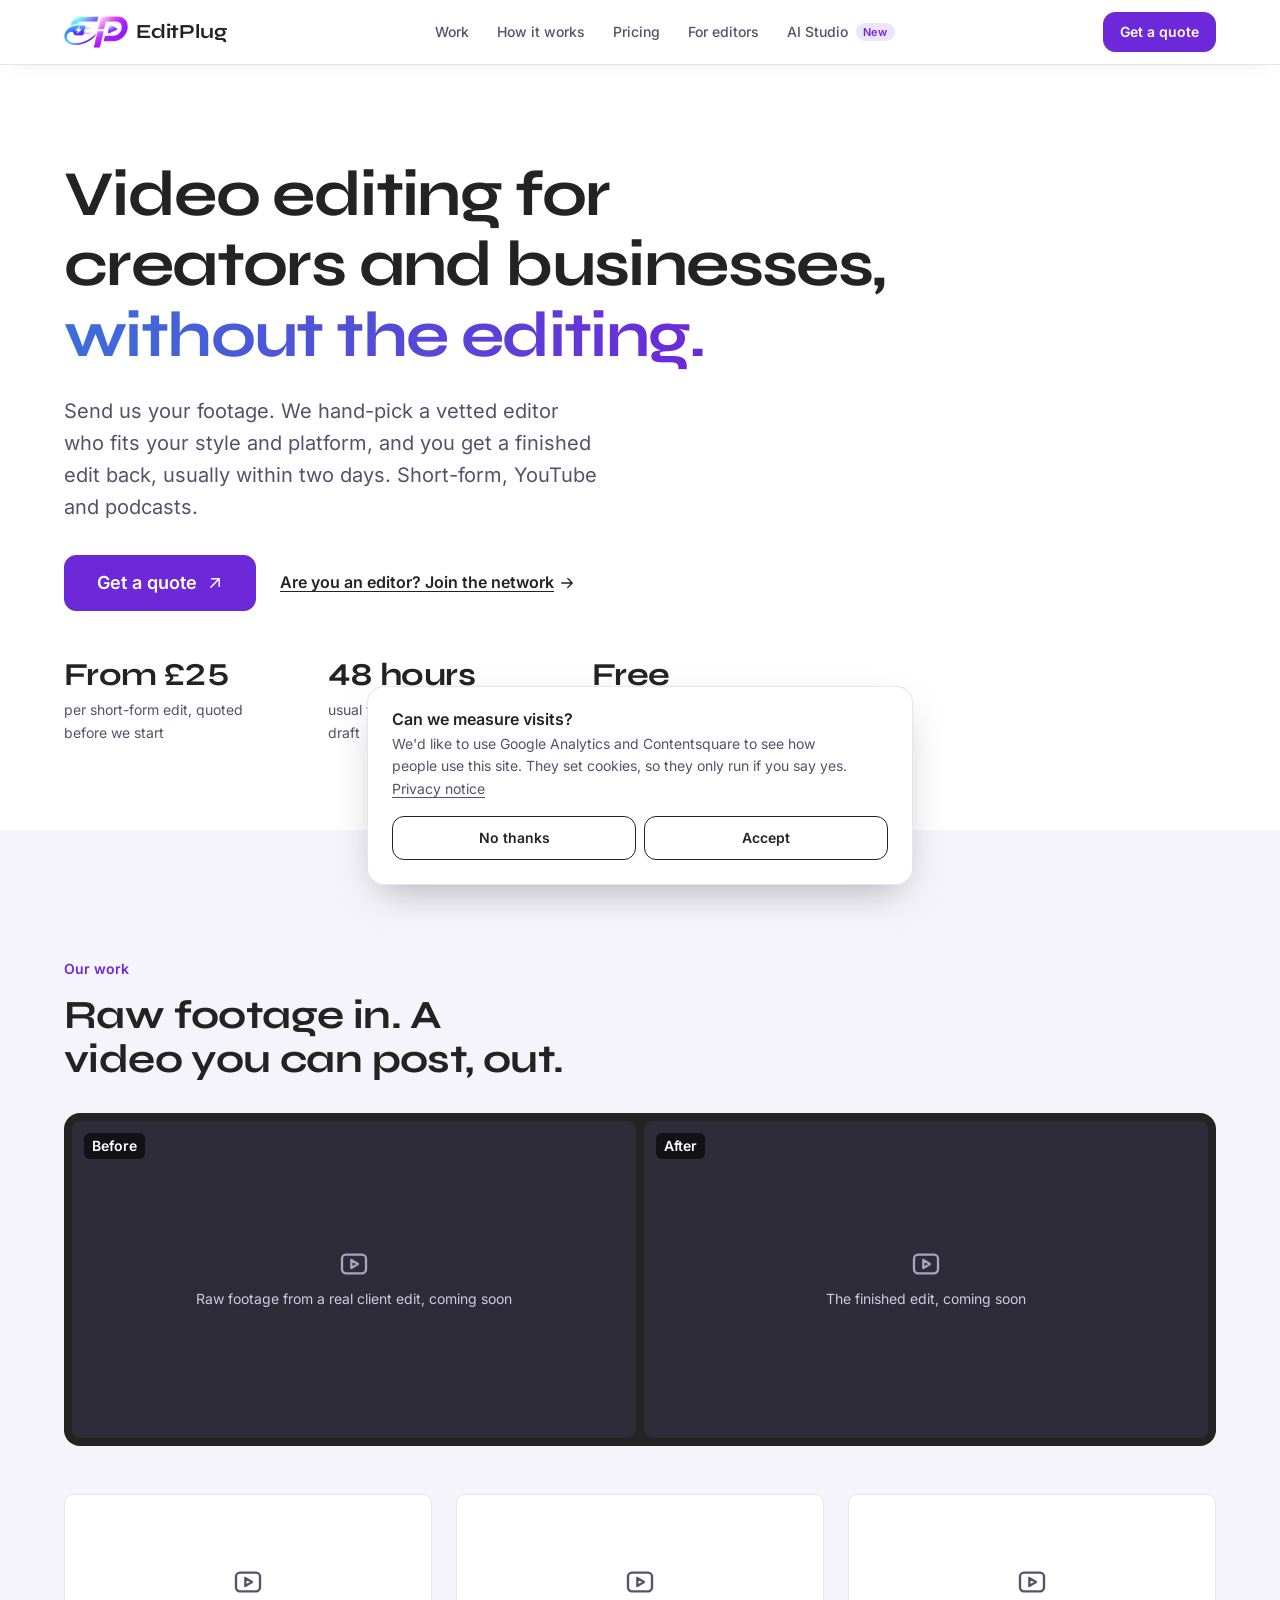
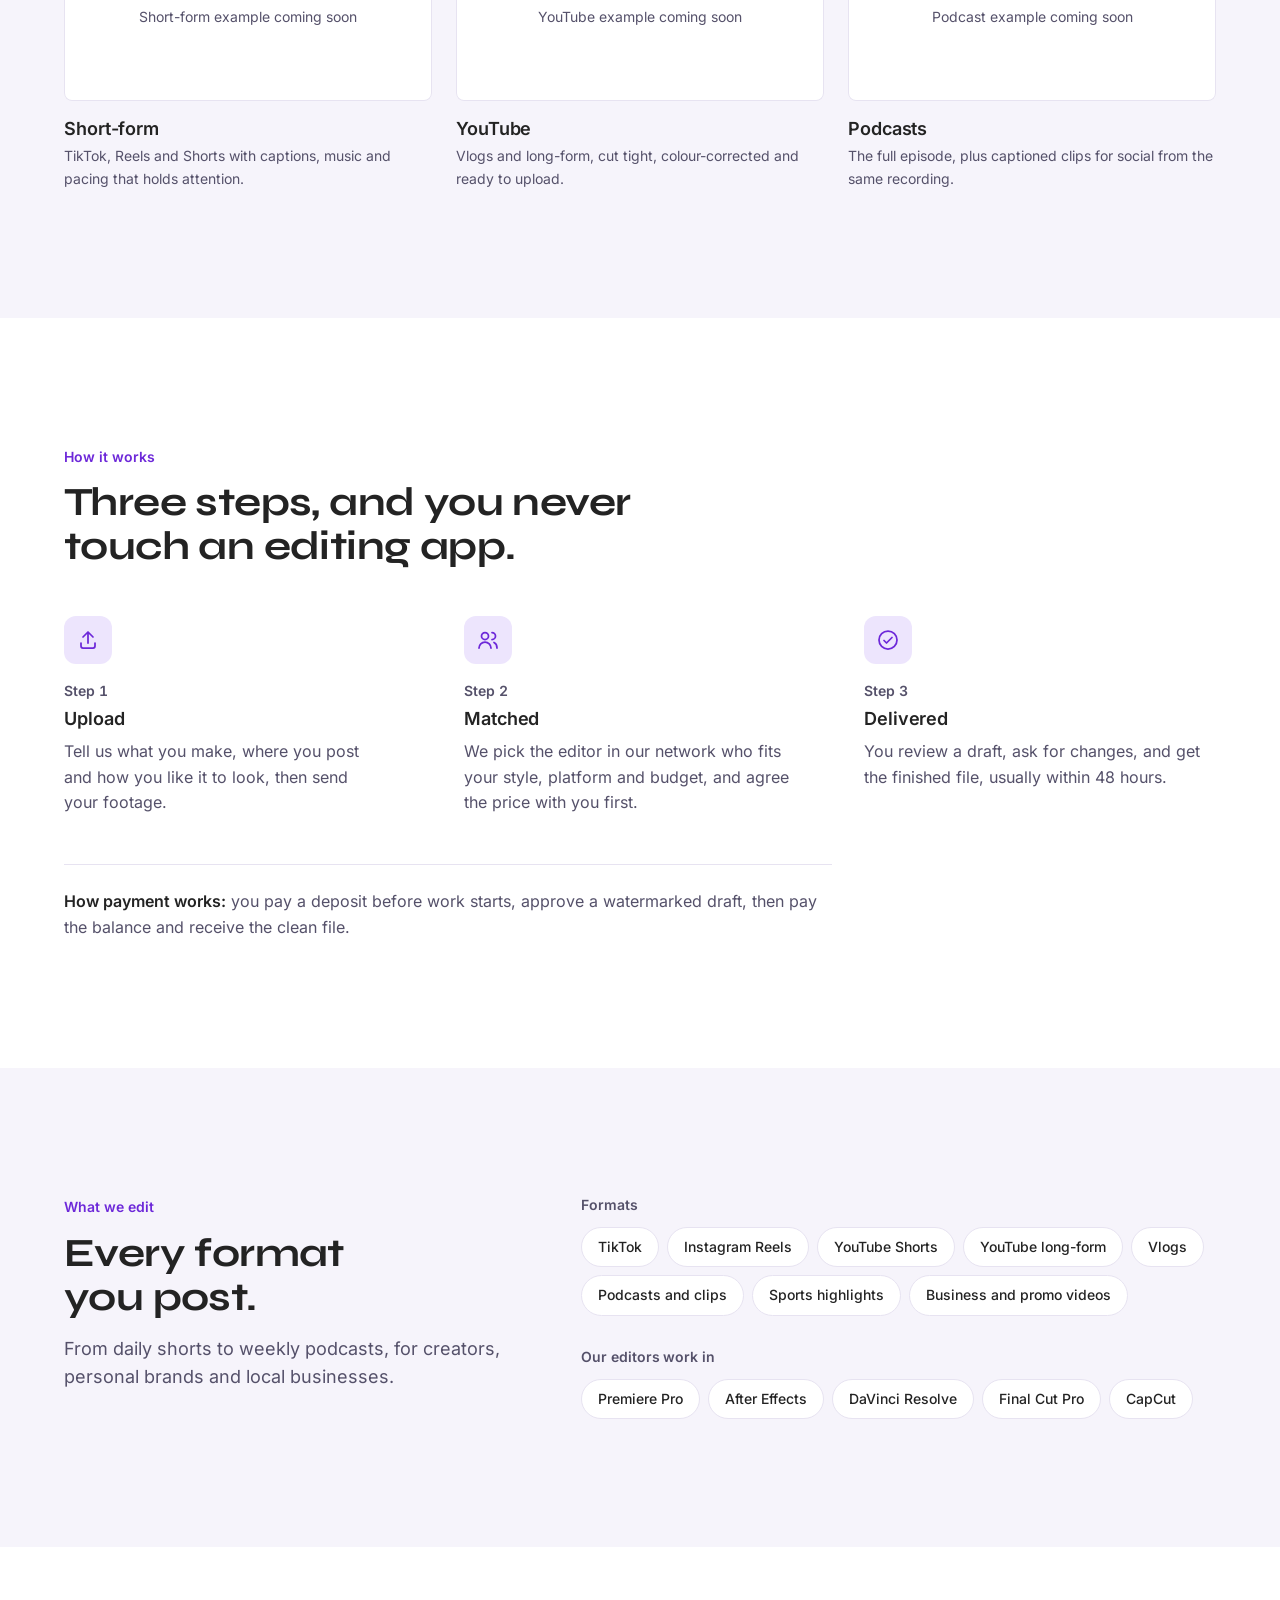
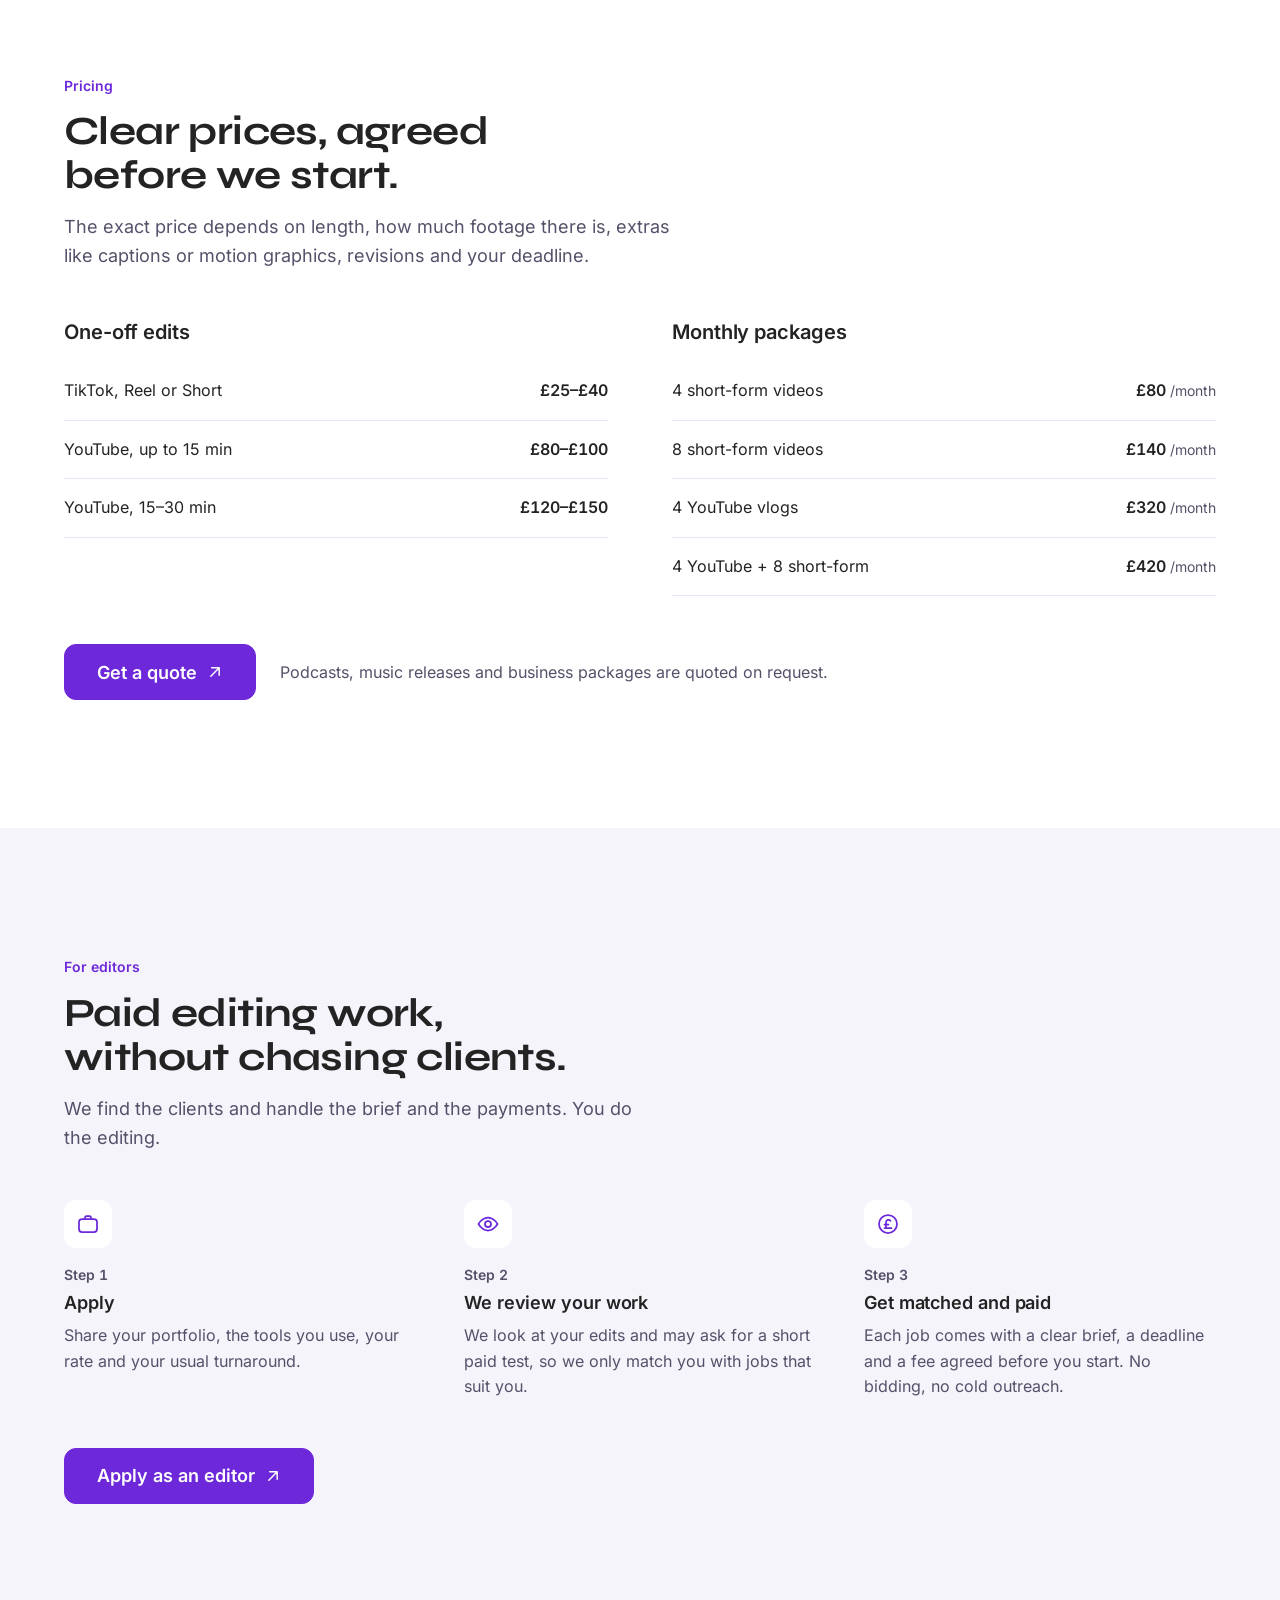
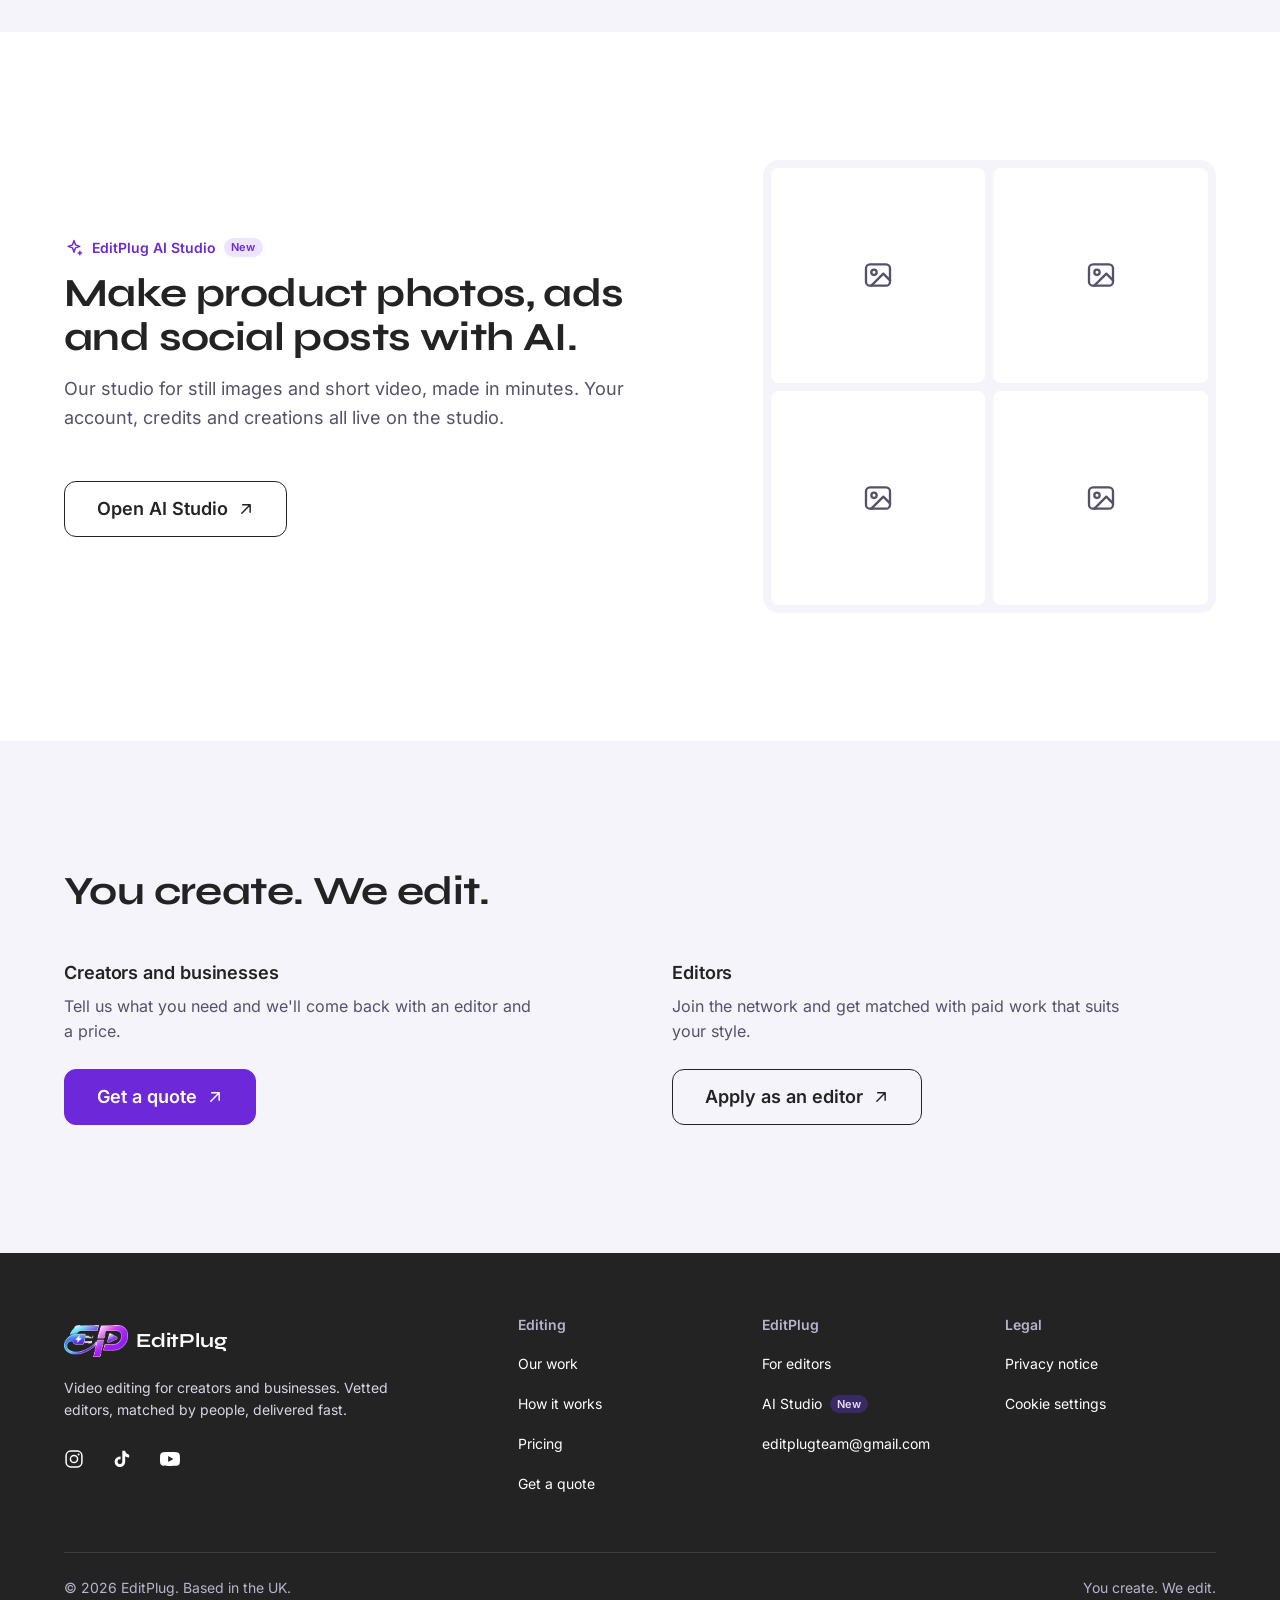
==== commit 3ce55b3a: "Rebuild the site on one design system New single-page layout: hero, work, how it works, formats, pri" ====
--- a/index.html
+++ b/index.html
@@ -1,865 +1,345 @@
-
-<!DOCTYPE html>
-<html lang="en">
+<!doctype html>
+<html lang="en-GB">
 <head>
-<meta charset="UTF-8">
-<!-- Contentsquare / Hotjar -->
-<script src="https://t.contentsquare.net/uxa/2b19dc73e002e.js"></script>
-
-<!-- Google Analytics -->
-<script async src="https://www.googletagmanager.com/gtag/js?id=G-9VWXM5M5LQ"></script>
-<script>
-  window.dataLayer = window.dataLayer || [];
-  function gtag(){dataLayer.push(arguments);}
-  gtag('js', new Date());
-  gtag('config', 'G-9VWXM5M5LQ');
-
-  // Track form button clicks as conversion events
-  document.addEventListener('click', function(e){
-    var a = e.target.closest('a');
-    if(!a) return;
-    if(a.href && a.href.includes('tally.so/r/3qzQBg')){
-      gtag('event', 'creator_form_click', {event_category:'conversion', event_label:'Im a Creator'});
-    }
-    if(a.href && a.href.includes('tally.so/r/wLOxXp')){
-      gtag('event', 'editor_form_click', {event_category:'conversion', event_label:'Im an Editor'});
-    }
-  });
-</script>
-<link rel="icon" type="image/png" sizes="192x192" href="/favicon.png">
-<link rel="shortcut icon" href="/favicon.png">
-<meta name="viewport" content="width=device-width, initial-scale=1.0">
-<title>EditPlug — The Plug Community</title>
-<link rel="preconnect" href="https://fonts.googleapis.com">
-<link href="https://fonts.googleapis.com/css2?family=Syne:wght@400;600;700;800&family=Inter:wght@300;400;500;600&display=swap" rel="stylesheet">
-<style>
-  :root {
-    --blue:#5B8DEF;--purple:#8B5CF6;--deep:#6D28D9;--violet:#A78BFA;
-    --dark:#FFFFFF;--dark2:#F5F5FA;--dark3:#EEEEF8;
-    --glass:rgba(91,141,239,0.05);--glass-b:rgba(91,141,239,0.15);
-    --text:#0F0F2A;--muted:rgba(15,15,42,0.5);
-    --grad:linear-gradient(135deg,#5B8DEF,#8B5CF6);
-    --grad2:linear-gradient(135deg,#8B5CF6,#5B8DEF);
-  }
-  *,*::before,*::after{box-sizing:border-box;margin:0;padding:0}
-  html{scroll-behavior:smooth}
-  body{font-family:'Inter',sans-serif;background:var(--dark);color:var(--text);overflow-x:hidden;cursor:none}
-
-  /* CURSOR */
-  #cur{position:fixed;width:10px;height:10px;background:var(--grad);border-radius:50%;pointer-events:none;z-index:99999;transform:translate(-50%,-50%);transition:transform .15s;box-shadow:0 0 10px rgba(139,92,246,.9),0 0 20px rgba(91,141,239,.6),0 0 35px rgba(139,92,246,.3)}
-  #cur-r{display:none}
-  #cur.h{transform:translate(-50%,-50%) scale(2.2)}
-  .cur-trail{position:fixed;border-radius:50%;pointer-events:none;z-index:99998;transform:translate(-50%,-50%);animation:trailFade .5s ease forwards}
-  @keyframes trailFade{0%{opacity:.6;transform:translate(-50%,-50%) scale(1)}100%{opacity:0;transform:translate(-50%,-50%) scale(.2)}}
-
-  /* BLOBS */
-  .blob{position:fixed;border-radius:50%;filter:blur(120px);pointer-events:none;z-index:0;animation:bfloat 9s ease-in-out infinite alternate}
-  .b1{width:520px;height:520px;background:rgba(91,141,239,.07);top:-180px;left:-80px}
-  .b2{width:620px;height:620px;background:rgba(139,92,246,.06);bottom:-220px;right:-80px;animation-delay:-5s}
-  .b3{width:320px;height:320px;background:rgba(109,40,217,.04);top:45%;left:48%;animation-delay:-2.5s}
-  @keyframes bfloat{0%{transform:scale(1) translateY(0)}100%{transform:scale(1.1) translateY(-28px)}}
-
-  /* NOISE */
-  body::before{content:'';position:fixed;inset:0;background-image:url("data:image/svg+xml,%3Csvg viewBox='0 0 200 200' xmlns='http://www.w3.org/2000/svg'%3E%3Cfilter id='n'%3E%3CfeTurbulence type='fractalNoise' baseFrequency='.9' numOctaves='4' stitchTiles='stitch'/%3E%3C/filter%3E%3Crect width='100%25' height='100%25' filter='url(%23n)' opacity='.045'/%3E%3C/svg%3E");pointer-events:none;z-index:1;opacity:.12}
-
-  /* LOADER */
-  #ldr{position:fixed;inset:0;background:#ffffff;z-index:99999;display:flex;align-items:center;justify-content:center;flex-direction:column;gap:28px;transition:opacity .8s ease,visibility .8s ease;overflow:hidden}
-  #ldr.gone{opacity:0;visibility:hidden}
-
-  /* soft background blobs */
-  .ldr-bg{position:absolute;inset:0;pointer-events:none}
-  .ldr-bg::before{content:'';position:absolute;width:500px;height:500px;border-radius:50%;background:radial-gradient(circle,rgba(91,141,239,.12),transparent 70%);top:-150px;left:-150px;animation:lbg 7s ease-in-out infinite alternate}
-  .ldr-bg::after{content:'';position:absolute;width:600px;height:600px;border-radius:50%;background:radial-gradient(circle,rgba(139,92,246,.09),transparent 70%);bottom:-200px;right:-150px;animation:lbg 7s ease-in-out infinite alternate-reverse}
-  @keyframes lbg{0%{transform:scale(1)}100%{transform:scale(1.2) translateY(-20px)}}
-
-  /* logo wrapper — bounces in */
-  .ldr-logo-wrap{position:relative;z-index:2;display:flex;align-items:center;justify-content:center;animation:ldrLogoIn 1s cubic-bezier(0.34,1.56,0.64,1) both}
-  @keyframes ldrLogoIn{0%{opacity:0;transform:scale(.55) translateY(20px)}100%{opacity:1;transform:scale(1) translateY(0)}}
-
-  /* three pulsing rings */
-  .ldr-rings{position:absolute;inset:-20px;pointer-events:none}
-  .ldr-ring{position:absolute;inset:0;border-radius:50%;border:1.5px solid transparent;animation:ringPulse 2.6s ease-in-out infinite}
-  .ldr-ring:nth-child(1){border-color:rgba(91,141,239,.4);animation-delay:0s}
-  .ldr-ring:nth-child(2){inset:-16px;border-color:rgba(139,92,246,.25);animation-delay:.45s}
-  .ldr-ring:nth-child(3){inset:-32px;border-color:rgba(167,139,250,.13);animation-delay:.9s}
-  @keyframes ringPulse{0%,100%{transform:scale(1);opacity:.7}50%{transform:scale(1.07);opacity:1}}
-
-  /* rotating conic sweep */
-  .ldr-sweep{position:absolute;inset:-4px;border-radius:50%;background:conic-gradient(from 0deg,rgba(91,141,239,.5),rgba(139,92,246,.5),transparent 60%);animation:sweep 2.2s linear infinite;opacity:.2;filter:blur(3px)}
-  @keyframes sweep{0%{transform:rotate(0deg)}100%{transform:rotate(360deg)}}
-
-  /* phrase + bar */
-  .ldr-phrase{font-family:'Syne',sans-serif;font-size:.78rem;font-weight:600;letter-spacing:.2em;text-transform:uppercase;color:var(--purple);position:relative;z-index:2;animation:ldrUp 1s .4s both}
-  .ldr-bar-wrap{position:relative;z-index:2;width:220px;animation:ldrUp 1s .6s both}
-  .ldr-bar{width:100%;height:2px;background:var(--glass-b);border-radius:2px;overflow:hidden}
-  .ldr-fill{height:100%;background:var(--grad);border-radius:2px;width:0%;transition:width .25s ease;position:relative}
-  .ldr-fill::after{content:'';position:absolute;right:0;top:-3px;width:6px;height:8px;background:#fff;border-radius:3px;filter:blur(2px);opacity:.8}
-  @keyframes ldrUp{0%{opacity:0;transform:translateY(10px)}100%{opacity:1;transform:translateY(0)}}
-
-
-  /* NAV */
-  nav{position:fixed;top:0;left:0;right:0;z-index:1000;padding:20px 60px;display:flex;align-items:center;justify-content:space-between;backdrop-filter:blur(20px);-webkit-backdrop-filter:blur(20px);background:rgba(255,255,255,.92);border-bottom:1px solid transparent;transition:border-color .3s,padding .3s}
-  nav.sc{border-color:var(--glass-b);padding:14px 60px}
-  .n-logo{display:flex;align-items:center;gap:10px;text-decoration:none}
-  .n-logo-txt{font-family:'Syne',sans-serif;font-weight:800;font-size:1.05rem;background:var(--grad);-webkit-background-clip:text;-webkit-text-fill-color:transparent;letter-spacing:.04em}
-  .n-links{display:flex;align-items:center;gap:36px;list-style:none}
-  .n-links a{color:rgba(15,15,42,0.55);text-decoration:none;font-size:.84rem;font-weight:500;letter-spacing:.02em;transition:color .2s}
-  .n-links a:hover{color:var(--text)}
-  .n-cta{background:var(--grad);color:#fff;border:none;padding:10px 24px;border-radius:100px;font-size:.84rem;font-weight:600;font-family:'Inter',sans-serif;cursor:none;text-decoration:none;transition:opacity .2s,transform .2s;display:inline-block}
-  .n-cta:hover{opacity:.85;transform:translateY(-1px)}
-  .ham{display:flex;flex-direction:column;gap:5px;cursor:none;padding:4px;background:none;border:none}
-  .ham span{width:22px;height:2px;background:rgba(15,15,42,.7);border-radius:2px;display:block;transition:all .3s}
-
-  /* MOBILE MENU */
-  .mob-menu{position:fixed;inset:0;background:rgba(255,255,255,.98);backdrop-filter:blur(20px);z-index:10000;display:flex;align-items:center;justify-content:center;flex-direction:column;gap:32px;opacity:0;pointer-events:none;transition:opacity .3s}
-  .mob-menu.open{opacity:1;pointer-events:all}
-  .mob-menu a{font-family:'Syne',sans-serif;font-size:2rem;font-weight:800;color:var(--text);text-decoration:none;transition:color .2s}
-  .mob-menu a:hover{color:var(--violet)}
-  .mob-close{position:absolute;top:24px;right:24px;background:none;border:none;color:var(--text);font-size:1.6rem;cursor:none}
-
-  /* HERO */
-  #home{min-height:100vh;display:flex;align-items:center;justify-content:center;text-align:center;padding:130px 24px 80px;position:relative;z-index:2}
-  .hero-in{max-width:920px}
-  .hero-badge{display:inline-flex;align-items:center;gap:8px;background:var(--glass);border:1px solid var(--glass-b);padding:8px 18px;border-radius:100px;font-size:.76rem;letter-spacing:.08em;text-transform:uppercase;margin-bottom:36px;color:var(--violet);animation:fup .8s both}
-  .dot-live{width:6px;height:6px;background:var(--violet);border-radius:50%;animation:blink 1.6s ease-in-out infinite}
-  @keyframes blink{0%,100%{opacity:1}50%{opacity:.15}}
-  h1{font-family:'Syne',sans-serif;font-size:clamp(1.9rem,3.8vw,3.4rem);font-weight:800;line-height:1.1;letter-spacing:-.025em;margin-bottom:24px;animation:fup .8s .1s both}
-  .gt{background:var(--grad);-webkit-background-clip:text;-webkit-text-fill-color:transparent}
-  .hero-sub{font-size:1.05rem;color:rgba(15,15,42,.6);line-height:1.8;max-width:560px;margin:0 auto 48px;animation:fup .8s .2s both}
-  .hero-btns{display:flex;gap:16px;justify-content:center;flex-wrap:wrap;animation:fup .8s .3s both}
-  .btn-p{position:relative;background:var(--grad);color:#fff;padding:16px 36px;border-radius:100px;font-weight:600;font-size:.95rem;text-decoration:none;transition:all .3s;box-shadow:0 0 40px rgba(139,92,246,.3);cursor:none}
-  .btn-p:hover{transform:translateY(-3px);box-shadow:0 0 70px rgba(139,92,246,.55)}
-  .btn-s{background:var(--glass);border:1px solid var(--glass-b);color:var(--text);padding:16px 36px;border-radius:100px;font-weight:600;font-size:.95rem;text-decoration:none;transition:all .3s;cursor:none;backdrop-filter:blur(10px)}
-  .btn-s:hover{background:rgba(255,255,255,.08);transform:translateY(-3px)}
-  .hero-stats{display:flex;justify-content:center;gap:64px;margin-top:80px;padding-top:80px;border-top:1px solid var(--glass-b);animation:fup .8s .5s both;flex-wrap:wrap;}
-  .hs-n{font-family:'Syne',sans-serif;font-size:2.6rem;font-weight:800;background:var(--grad);-webkit-background-clip:text;-webkit-text-fill-color:transparent}
-  .hs-l{font-size:.78rem;color:rgba(15,15,42,.5);margin-top:4px;text-transform:uppercase;letter-spacing:.06em}
-  .hero-badge-elegant{font-family:'Syne',sans-serif;font-size:.72rem;letter-spacing:.2em;text-transform:uppercase;color:rgba(139,92,246,.7);margin-bottom:28px;animation:fup .8s both;display:block}
-  @keyframes fup{from{opacity:0;transform:translateY(24px)}to{opacity:1;transform:translateY(0)}}
-
-  /* TICKER */
-  .ticker-wrap{overflow:hidden;padding:22px 0;border-top:1px solid var(--glass-b);border-bottom:1px solid var(--glass-b);position:relative;z-index:2;background:rgba(91,141,239,.03)}
-  .ticker-track{display:flex;animation:tick 28s linear infinite;width:max-content}
-  .ticker-track:hover{animation-play-state:paused}
-  @keyframes tick{0%{transform:translateX(0)}100%{transform:translateX(-50%)}}
-  .t-item{padding:0 30px;display:flex;align-items:center;gap:10px;font-size:.78rem;letter-spacing:.07em;text-transform:uppercase;color:rgba(15,15,42,.45);white-space:nowrap;font-weight:500}
-  .t-item .hl{color:var(--violet)}
-
-  /* SECTIONS */
-  section{position:relative;z-index:2}
-  .s-tag{font-size:.72rem;letter-spacing:.12em;text-transform:uppercase;color:var(--purple);font-weight:600;margin-bottom:16px}
-  .s-title{font-family:'Syne',sans-serif;font-size:clamp(2rem,4vw,3.2rem);font-weight:800;letter-spacing:-.02em;line-height:1.1;margin-bottom:20px}
-  .s-sub{color:rgba(15,15,42,.55);line-height:1.8;font-size:.95rem;max-width:540px}
-  .container{max-width:1200px;margin:0 auto;padding:0 60px}
-
-  /* MANIFESTO */
-  #manifesto{padding:140px 0}
-  .mf-grid{display:grid;grid-template-columns:1fr 1fr;gap:80px;align-items:center}
-  .mf-text p{color:rgba(15,15,42,.55);line-height:1.9;margin-bottom:20px;font-size:.93rem}
-  .mf-text p strong{color:var(--text);font-weight:600}
-  .mf-quote{background:var(--glass);border:1px solid var(--glass-b);border-left:3px solid var(--purple);padding:32px;border-radius:16px;font-family:'Syne',sans-serif;font-size:1.35rem;font-weight:700;line-height:1.4;color:var(--text);margin-top:32px}
-  .mf-vis{display:grid;grid-template-columns:1fr 1fr;gap:16px}
-  .mf-card{background:var(--glass);border:1px solid var(--glass-b);border-radius:20px;padding:28px 24px;transition:transform .3s,border-color .3s;box-shadow:0 2px 16px rgba(91,141,239,.08)}
-  .mf-card:hover{transform:translateY(-6px);border-color:rgba(139,92,246,.3)}
-  .mf-card:first-child{grid-column:span 2}
-  .mc-ico{font-size:1.6rem;margin-bottom:12px}
-  .mc-n{font-family:'Syne',sans-serif;font-size:2.2rem;font-weight:800;background:var(--grad);-webkit-background-clip:text;-webkit-text-fill-color:transparent}
-  .mc-l{font-size:.78rem;color:rgba(15,15,42,.5);margin-top:4px}
-
-  /* HOW */
-  #how{padding:140px 0;background:linear-gradient(180deg,transparent,rgba(139,92,246,.04),transparent)}
-  .how-hd{text-align:center;margin-bottom:80px}
-  .how-hd .s-sub{margin:0 auto}
-  .how-tabs{display:flex;justify-content:center;gap:12px;margin-bottom:60px}
-  .how-tab{background:var(--glass);border:1px solid var(--glass-b);color:rgba(15,15,42,.55);padding:10px 28px;border-radius:100px;font-size:.84rem;font-weight:600;cursor:none;transition:all .3s;font-family:'Inter',sans-serif}
-  .how-tab.active,.how-tab:hover{background:var(--grad);color:#fff;border-color:transparent}
-  .how-panel{display:none}
-  .how-panel.active{display:grid;grid-template-columns:1fr 1fr;gap:80px;align-items:start}
-  .how-steps{display:flex;flex-direction:column;gap:32px}
-  .how-step{display:flex;gap:20px;align-items:flex-start}
-  .sn{width:40px;height:40px;border-radius:50%;flex-shrink:0;background:var(--grad);display:flex;align-items:center;justify-content:center;font-family:'Syne',sans-serif;font-weight:800;font-size:.88rem;box-shadow:0 0 20px rgba(139,92,246,.4)}
-  .sc-h{font-family:'Syne',sans-serif;font-size:.98rem;font-weight:700;margin-bottom:6px;color:var(--text)}
-  .sc-p{font-size:.86rem;color:rgba(15,15,42,.55);line-height:1.7}
-  .how-card{background:var(--glass);border:1px solid var(--glass-b);border-radius:24px;padding:44px 36px;text-align:center;position:sticky;top:120px;box-shadow:0 4px 24px rgba(91,141,239,.1)}
-  .how-card h3{font-family:'Syne',sans-serif;font-size:1.7rem;font-weight:800;margin-bottom:12px;color:var(--text)}
-  .how-card p{color:rgba(15,15,42,.55);font-size:.88rem;line-height:1.7;margin-bottom:28px}
-  .how-ico{font-size:2.8rem;margin-bottom:18px}
-  .match-row{display:flex;align-items:center;gap:12px;padding:14px 16px;background:rgba(255,255,255,.03);border:1px solid var(--glass-b);border-radius:12px;margin-bottom:10px;text-align:left}
-  .match-av{width:34px;height:34px;border-radius:50%;background:var(--grad);flex-shrink:0}
-  .match-av2{background:var(--grad2)}
-  .match-av3{background:linear-gradient(135deg,#6D28D9,#5B8DEF)}
-  .match-name{font-size:.83rem;font-weight:600;color:var(--text)}
-  .match-time{font-size:.73rem;color:rgba(15,15,42,.5)}
-  .stat-row{display:flex;justify-content:space-between;align-items:center;padding:14px 18px;background:rgba(255,255,255,.03);border:1px solid var(--glass-b);border-radius:12px;margin-bottom:10px}
-  .stat-val{font-family:'Syne',sans-serif;font-weight:800;background:var(--grad);-webkit-background-clip:text;-webkit-text-fill-color:transparent;}
-
-  /* CHARITY */
-  #charity{padding:140px 0}
-  .ch-inner{background:var(--glass);border:1px solid var(--glass-b);border-radius:32px;padding:80px;position:relative;overflow:hidden;box-shadow:0 4px 32px rgba(91,141,239,.1)}
-  .ch-inner::before{content:'';position:absolute;inset:0;background:radial-gradient(ellipse at 70% 50%,rgba(139,92,246,.08),transparent 60%);pointer-events:none}
-  .ch-grid{display:grid;grid-template-columns:1fr 1fr;gap:80px;align-items:center}
-  .ch-pct{font-family:'Syne',sans-serif;font-size:7rem;font-weight:800;background:var(--grad);-webkit-background-clip:text;-webkit-text-fill-color:transparent;line-height:1;margin-bottom:8px}
-  .ch-pct-l{font-size:.84rem;color:rgba(15,15,42,.55);text-transform:uppercase;letter-spacing:.08em}
-  .ch-feats{display:grid;grid-template-columns:1fr 1fr;gap:18px;margin-top:48px}
-  .ch-feat{background:rgba(255,255,255,.03);border:1px solid var(--glass-b);border-radius:16px;padding:22px;transition:border-color .3s}
-  .ch-feat:hover{border-color:rgba(139,92,246,.3)}
-  .ch-feat-ico{font-size:1.4rem;margin-bottom:10px}
-  .ch-feat h4{font-family:'Syne',sans-serif;font-size:.92rem;font-weight:700;margin-bottom:6px;color:var(--text)}
-  .ch-feat p{font-size:.8rem;color:rgba(15,15,42,.55);line-height:1.6}
-
-  /* BRANCHES */
-  #branches{padding:140px 0}
-  .br-hd{text-align:center;margin-bottom:64px}
-  .br-hd .s-sub{margin:0 auto}
-  .br-grid{display:grid;grid-template-columns:repeat(3,1fr);gap:16px}
-  .br-card{background:var(--glass);border:1px solid var(--glass-b);border-radius:24px;padding:36px 32px;transition:all .4s cubic-bezier(.4,0,.2,1);position:relative;overflow:hidden;cursor:none;box-shadow:0 2px 16px rgba(91,141,239,.07)}
-  .br-card:hover{transform:translateY(-8px);border-color:rgba(139,92,246,.4)}
-  .br-card.live{border-color:rgba(91,141,239,.5)}
-  .br-stat{display:inline-block;padding:4px 14px;border-radius:100px;font-size:.7rem;font-weight:600;letter-spacing:.06em;text-transform:uppercase;background:var(--glass);color:var(--muted);margin-bottom:20px}
-  .br-card.live .br-stat{background:rgba(91,141,239,.15);color:var(--blue)}
-  .br-ico{font-size:2.4rem;margin-bottom:16px}
-  .br-name{font-family:'Syne',sans-serif;font-size:1.3rem;font-weight:800;margin-bottom:10px;color:var(--text)}
-  .br-desc{font-size:.84rem;color:rgba(15,15,42,.55);line-height:1.7}
-  .br-arrow{position:absolute;top:28px;right:28px;font-size:1.1rem;color:var(--muted);transition:all .3s;text-decoration:none}
-  .br-card:hover .br-arrow{color:var(--violet);transform:translate(3px,-3px)}
-  .br-more{display:flex;align-items:center;justify-content:center;text-align:center;min-height:200px;border-style:dashed!important}
-
-  /* REVIEWS */
-  #reviews{padding:140px 0;background:linear-gradient(180deg,transparent,rgba(91,141,239,.04),transparent)}
-  .rv-hd{text-align:center;margin-bottom:72px}
-  /* Reviews Carousel */
-  .rv-carousel-wrap{position:relative;overflow:hidden;padding-bottom:48px}
-  .rv-track{display:flex;gap:20px;transition:transform .45s cubic-bezier(.4,0,.2,1);will-change:transform}
-  .rv-card{background:var(--glass);border:1px solid var(--glass-b);border-radius:24px;padding:36px 32px;transition:all .3s;flex:0 0 calc(33.333% - 14px);min-width:280px;box-shadow:0 2px 16px rgba(91,141,239,.07)}
-  .rv-card:hover{transform:translateY(-6px);border-color:rgba(139,92,246,.3)}
-  .rv-dots{display:flex;justify-content:center;gap:8px;margin-top:28px;position:absolute;bottom:0;left:0;right:0}
-  .rv-dot{width:8px;height:8px;border-radius:50%;background:rgba(91,141,239,.2);border:1px solid rgba(91,141,239,.2);cursor:pointer;transition:all .3s}
-  .rv-dot.active{background:var(--grad);border-color:transparent;width:24px;border-radius:4px}
-  .rv-arrows{display:flex;gap:12px;justify-content:center;margin-top:20px}
-  .rv-arrow-btn{width:44px;height:44px;border-radius:50%;background:var(--glass);border:1px solid var(--glass-b);color:var(--text);font-size:1.1rem;cursor:pointer;display:flex;align-items:center;justify-content:center;transition:all .3s;font-family:inherit}
-  .rv-arrow-btn:hover{background:var(--grad);border-color:transparent}
-  @media(max-width:768px){.rv-card{flex:0 0 calc(100% - 20px);min-width:0}}
-  @media(max-width:1024px){.rv-card{flex:0 0 calc(50% - 10px)}}
-  .rv-grid{display:grid;grid-template-columns:repeat(3,1fr);gap:20px}
-  .rv-card{background:var(--glass);border:1px solid var(--glass-b);border-radius:24px;padding:36px 32px;transition:all .3s}
-  .rv-card:hover{transform:translateY(-6px);border-color:rgba(139,92,246,.3)}
-  .rv-stars{color:#F59E0B;font-size:.85rem;margin-bottom:20px;letter-spacing:2px}
-  .rv-txt{font-size:.88rem;color:rgba(15,15,42,.6);line-height:1.8;margin-bottom:28px;font-style:italic}
-  .rv-txt::before{content:'"';color:var(--purple);font-size:1.4rem;font-family:'Syne',sans-serif}
-  .rv-auth{display:flex;align-items:center;gap:14px}
-  .rv-av{width:44px;height:44px;border-radius:50%;background:var(--grad);display:flex;align-items:center;justify-content:center;font-family:'Syne',sans-serif;font-weight:800;font-size:.95rem;color:#fff;flex-shrink:0}
-  .rv-name{font-family:'Syne',sans-serif;font-size:.88rem;font-weight:700;color:var(--text)}
-  .rv-role{font-size:.76rem;color:rgba(15,15,42,.5);margin-top:2px}
-
-  /* LIVE BANNER */
-  .live-ban{background:var(--glass);border:1px solid var(--glass-b);box-shadow:0 2px 16px rgba(91,141,239,.07);border-radius:24px;padding:40px 48px;display:flex;align-items:center;justify-content:space-between;gap:40px;margin-bottom:80px;flex-wrap:wrap}
-  .live-left{display:flex;align-items:center;gap:14px}
-  .live-d{width:10px;height:10px;background:#22C55E;border-radius:50%;animation:plive 2s ease-in-out infinite}
-  @keyframes plive{0%,100%{box-shadow:0 0 0 0 rgba(34,197,94,.4)}50%{box-shadow:0 0 0 10px rgba(34,197,94,0)}}
-  .live-lbl{font-family:'Syne',sans-serif;font-size:.82rem;font-weight:700;text-transform:uppercase;letter-spacing:.08em;color:#22C55E}
-  .live-cnt{font-family:'Syne',sans-serif;font-size:2.4rem;font-weight:800;background:var(--grad);-webkit-background-clip:text;-webkit-text-fill-color:transparent}
-  .live-cnt-l{font-size:.78rem;color:rgba(15,15,42,.55);margin-top:2px}
-
-  /* JOIN */
-  #join{padding:140px 0}
-  .join-in{text-align:center;background:var(--glass);border:1px solid var(--glass-b);border-radius:32px;padding:100px 80px;position:relative;overflow:hidden;box-shadow:0 4px 32px rgba(91,141,239,.1)}
-  .join-in::before{content:'';position:absolute;inset:0;background:radial-gradient(ellipse at 50% 100%,rgba(139,92,246,.15),transparent 60%);pointer-events:none}
-  .join-in>*{position:relative;z-index:1}
-  .join-in .s-title{font-size:clamp(2.4rem,5vw,4rem);color:var(--text)}
-  .join-in .s-sub{margin:0 auto 48px;max-width:480px;color:rgba(15,15,42,.55)}
-  .join-btns{display:flex;justify-content:center;gap:16px;flex-wrap:wrap}
-
-  /* FOOTER */
-  footer{border-top:1px solid var(--glass-b);padding:80px 0 40px;position:relative;z-index:2;background:rgba(245,245,252,.6)}
-  .ft-grid{display:grid;grid-template-columns:2fr 1fr 1fr 1fr;gap:60px;margin-bottom:60px}
-  .ft-brand .n-logo{margin-bottom:16px}
-  .ft-brand p{font-size:.83rem;color:rgba(15,15,42,.55);line-height:1.7;max-width:260px}
-  .ft-soc{display:flex;gap:12px;margin-top:24px}
-  .ft-s{width:36px;height:36px;border-radius:50%;background:var(--glass);border:1px solid var(--glass-b);display:flex;align-items:center;justify-content:center;text-decoration:none;color:var(--muted);font-size:.82rem;transition:all .3s;cursor:none}
-  .ft-s:hover{background:var(--grad);border-color:transparent;color:var(--text)}
-  .ft-col h4{font-family:'Syne',sans-serif;font-weight:700;font-size:.82rem;margin-bottom:20px;text-transform:uppercase;letter-spacing:.06em;color:rgba(15,15,42,.7)}
-  .ft-col ul{list-style:none;display:flex;flex-direction:column;gap:12px}
-  .ft-col a{color:rgba(15,15,42,.55);text-decoration:none;font-size:.83rem;transition:color .2s}
-  .ft-col a:hover{color:var(--violet)}
-  .ft-bot{display:flex;align-items:center;justify-content:space-between;padding-top:32px;border-top:1px solid var(--glass-b);flex-wrap:wrap;gap:16px}
-  .ft-bot p{font-size:.78rem;color:rgba(15,15,42,.5)}
-  .ft-badge{background:var(--grad);-webkit-background-clip:text;-webkit-text-fill-color:transparent;font-weight:600}
-
-  /* REVEAL */
-  .rv{opacity:0;transform:translateY(30px);transition:opacity .7s ease,transform .7s ease}
-  .rv.vis{opacity:1;transform:translateY(0)}
-
-  /* RESPONSIVE */
-  @media(max-width:1024px){
-    nav,nav.sc{padding:16px 30px}
-    .container{padding:0 30px}
-    .mf-grid,.how-panel.active,.ch-grid{grid-template-columns:1fr;gap:48px}
-    .br-grid,.rv-grid{grid-template-columns:1fr 1fr}
-    .ft-grid{grid-template-columns:1fr 1fr;gap:40px}
-    .ch-inner,.join-in{padding:60px 40px}
-  }
-  @media(max-width:768px){
-    h1{font-size:clamp(1.6rem,7vw,2.4rem);letter-spacing:-.02em}
-    #home{padding:110px 20px 60px;text-align:center}
-    .hero-in{width:100%;padding:0}
-    .hero-sub{font-size:.9rem}
-    .n-links,.n-cta{display:none}
-    .ham{display:flex}
-    .br-grid,.rv-grid{grid-template-columns:1fr}
-    .ch-feats{grid-template-columns:1fr}
-    .hero-stats{gap:32px}
-    .live-ban{flex-direction:column;text-align:center}
-    .mf-vis{grid-template-columns:1fr}
-    .mf-card:first-child{grid-column:span 1}
-    .ft-grid{grid-template-columns:1fr}
-    .how-panel.active{grid-template-columns:1fr}
-    .how-card{position:relative;top:0}
-    .ft-bot{flex-direction:column;text-align:center}
-    nav,nav.sc{padding:16px 20px}
-    .container{padding:0 20px}
-    .ch-inner,.join-in{padding:40px 24px}
-    .hero-stats{gap:24px;padding-top:48px;margin-top:48px}
-    .hs-n{font-size:2rem}
-  }
-</style>
+<meta charset="utf-8">
+<meta name="viewport" content="width=device-width, initial-scale=1">
+<meta http-equiv="Content-Security-Policy" content="default-src 'self'; script-src 'self' https://www.googletagmanager.com https://*.contentsquare.net https://*.hotjar.com; connect-src 'self' https://*.google-analytics.com https://*.analytics.google.com https://*.googletagmanager.com https://*.doubleclick.net https://*.contentsquare.net https://*.contentsquare.com https://*.hotjar.com https://*.hotjar.io wss://*.hotjar.com; img-src 'self' data: https://*.google-analytics.com https://*.googletagmanager.com https://*.google.com https://*.doubleclick.net https://*.contentsquare.net https://*.contentsquare.com https://*.hotjar.com; style-src 'self' 'unsafe-inline'; font-src 'self'; worker-src 'self' blob:; frame-src 'none'; object-src 'none'; base-uri 'self'; form-action 'none'; upgrade-insecure-requests">
+<meta name="referrer" content="strict-origin-when-cross-origin">
+<title>EditPlug: video editing for creators and businesses</title>
+<meta name="description" content="Send your footage and EditPlug matches you with a vetted video editor who fits your style. Short-form, YouTube and podcast edits, usually back within 48 hours. From £25.">
+<link rel="canonical" href="https://editplug.com/">
+<meta name="theme-color" content="#ffffff">
+<meta property="og:type" content="website">
+<meta property="og:site_name" content="EditPlug">
+<meta property="og:url" content="https://editplug.com/">
+<meta property="og:title" content="EditPlug: video editing for creators and businesses">
+<meta property="og:description" content="Send your footage. We match you with a vetted editor and you get a finished edit back, usually within 48 hours.">
+<meta property="og:image" content="https://editplug.com/assets/img/og.jpg">
+<meta property="og:image:width" content="1200">
+<meta property="og:image:height" content="630">
+<meta name="twitter:card" content="summary_large_image">
+<link rel="icon" href="/favicon.ico" sizes="48x48">
+<link rel="icon" href="/assets/img/icon-192.png" type="image/png" sizes="192x192">
+<link rel="apple-touch-icon" href="/assets/img/apple-touch-icon.png">
+<link rel="manifest" href="/site.webmanifest">
+<link rel="preload" href="/assets/fonts/inter-latin.woff2" as="font" type="font/woff2" crossorigin>
+<link rel="preload" href="/assets/fonts/syne-700-latin.woff2" as="font" type="font/woff2" crossorigin>
+<link rel="stylesheet" href="/assets/site.css?v=1">
+<script src="/assets/site.js?v=1" defer></script>
 </head>
 <body>
-
-<div class="blob b1"></div>
-<div class="blob b2"></div>
-<div class="blob b3"></div>
-
-<div id="cur"></div>
-<!-- LOADER -->
-<div id="ldr">
-  <div class="ldr-bg"></div>
-
-  <!-- Logo with rings -->
-  <div class="ldr-logo-wrap">
-    <div class="ldr-rings">
-      <div class="ldr-ring"></div>
-      <div class="ldr-ring"></div>
-      <div class="ldr-ring"></div>
-      <div class="ldr-sweep"></div>
-    </div>
-    <img src="[data-uri]" alt="EditPlug"
-         style="height:88px;object-fit:contain;position:relative;z-index:3;
-                filter:drop-shadow(0 0 22px rgba(139,92,246,0.55))">
+<a class="skip" href="#main">Skip to content</a>
+
+<header class="header">
+  <div class="wrap header-in">
+    <a class="brand" href="/" aria-label="EditPlug home">
+      <img src="/assets/img/logo.png" width="64" height="32" alt="">
+      <span>EditPlug</span>
+    </a>
+    <nav class="nav" aria-label="Main">
+      <ul role="list">
+        <li><a href="#work">Work</a></li>
+        <li><a href="#how">How it works</a></li>
+        <li><a href="#pricing">Pricing</a></li>
+        <li><a href="#editors">For editors</a></li>
+        <li><a href="https://aistudio.editplug.com/?utm_source=editplug.com&amp;utm_medium=website&amp;utm_content=nav" data-where="nav">AI Studio <span class="tag-new">New</span></a></li>
+      </ul>
+    </nav>
+    <div class="header-cta">
+      <a class="btn btn--sm" href="https://tally.so/r/3qzQBg" target="_blank" rel="noopener" data-wait data-where="header"><span class="btn-label">Get a quote</span><span class="sr-only"> (opens in a new tab)</span></a>
+      <button class="menu-btn" id="menu-btn" type="button" aria-expanded="false" aria-controls="mobile-menu" aria-label="Open menu">
+        <svg class="icon i-open" aria-hidden="true"><use href="/assets/icons.svg#menu"/></svg>
+        <svg class="icon i-close" aria-hidden="true"><use href="/assets/icons.svg#close"/></svg>
+      </button>
+    </div>
   </div>
-
-  <div class="ldr-phrase">Plugging you in...</div>
-
-  <div class="ldr-bar-wrap">
-    <div class="ldr-bar"><div class="ldr-fill" id="ldr-fill"></div></div>
+  <nav class="wrap mobile-menu" id="mobile-menu" aria-label="Main" hidden>
+    <a href="#work">Work</a>
+    <a href="#how">How it works</a>
+    <a href="#pricing">Pricing</a>
+    <a href="#editors">For editors</a>
+    <a href="https://aistudio.editplug.com/?utm_source=editplug.com&amp;utm_medium=website&amp;utm_content=mobile-nav" data-where="mobile-nav">AI Studio <span class="tag-new">New</span></a>
+  </nav>
+</header>
+
+<main id="main">
+
+  <!-- Hero: who, what, result. One action per audience. -->
+  <section class="hero" aria-labelledby="hero-title">
+    <div class="wrap">
+      <h1 id="hero-title">Video editing for creators and businesses, <span class="grad">without the editing.</span></h1>
+      <p class="lede">Send us your footage. We hand-pick a vetted editor who fits your style and platform, and you get a finished edit back, usually within two days. Short-form, YouTube and podcasts.</p>
+      <div class="hero-actions">
+        <a class="btn btn--lg" href="https://tally.so/r/3qzQBg" target="_blank" rel="noopener" data-wait data-where="hero"><span class="btn-label">Get a quote</span><svg class="icon" aria-hidden="true"><use href="/assets/icons.svg#arrow-up-right"/></svg><span class="sr-only"> (opens in a new tab)</span></a>
+        <a class="text-link" href="#editors">Are you an editor? Join the network <svg class="icon" aria-hidden="true"><use href="/assets/icons.svg#arrow-right"/></svg></a>
+      </div>
+      <ul class="facts" role="list">
+        <li><span class="fact-n">From £25</span><span class="fact-l">per short-form edit, quoted before we start</span></li>
+        <li><span class="fact-n">48 hours</span><span class="fact-l">usual turnaround for a first draft</span></li>
+        <li><span class="fact-n">Free</span><span class="fact-l">to get a quote, with an editor picked by a person, not an algorithm</span></li>
+      </ul>
+    </div>
+  </section>
+
+  <!-- Work: the main feature. -->
+  <section class="section section--tint" id="work" aria-labelledby="work-title">
+    <div class="wrap">
+      <div class="work-head">
+        <div>
+          <p class="eyebrow">Our work</p>
+          <h2 class="h2" id="work-title">Raw footage in. A video you can post, out.</h2>
+        </div>
+      </div>
+
+      <!-- PLACEHOLDER: before/after from Paul's YouTube vlog (Jun 2026).
+           Replace each .ph div with <img src="/assets/img/paul-before.webp" width="1280" height="720" alt="..." loading="lazy">
+           or a muted, looping <video>. Get Paul's written OK first. -->
+      <div class="ba">
+        <figure>
+          <div class="ph"><svg class="icon" aria-hidden="true"><use href="/assets/icons.svg#play"/></svg><span>Raw footage from a real client edit, coming soon</span></div>
+          <figcaption>Before</figcaption>
+        </figure>
+        <figure>
+          <div class="ph"><svg class="icon" aria-hidden="true"><use href="/assets/icons.svg#play"/></svg><span>The finished edit, coming soon</span></div>
+          <figcaption>After</figcaption>
+        </figure>
+      </div>
+
+      <!-- PLACEHOLDER: three finished pieces of client work (stills or short clips). -->
+      <ul class="reel" role="list">
+        <li>
+          <div class="ph ph--light"><svg class="icon" aria-hidden="true"><use href="/assets/icons.svg#play"/></svg><span>Short-form example coming soon</span></div>
+          <h3>Short-form</h3>
+          <p>TikTok, Reels and Shorts with captions, music and pacing that holds attention.</p>
+        </li>
+        <li>
+          <div class="ph ph--light"><svg class="icon" aria-hidden="true"><use href="/assets/icons.svg#play"/></svg><span>YouTube example coming soon</span></div>
+          <h3>YouTube</h3>
+          <p>Vlogs and long-form, cut tight, colour-corrected and ready to upload.</p>
+        </li>
+        <li>
+          <div class="ph ph--light"><svg class="icon" aria-hidden="true"><use href="/assets/icons.svg#play"/></svg><span>Podcast example coming soon</span></div>
+          <h3>Podcasts</h3>
+          <p>The full episode, plus captioned clips for social from the same recording.</p>
+        </li>
+      </ul>
+
+      <!-- PLACEHOLDER: real testimonials (needs permission). Template:
+      <figure class="quote">
+        <blockquote><p>One or two lines in their words.</p></blockquote>
+        <figcaption>First name, what they make</figcaption>
+      </figure>
+      -->
+    </div>
+  </section>
+
+  <!-- How it works: Upload, Matched, Delivered. -->
+  <section class="section" id="how" aria-labelledby="how-title">
+    <div class="wrap">
+      <p class="eyebrow">How it works</p>
+      <h2 class="h2" id="how-title">Three steps, and you never touch an editing app.</h2>
+      <ol class="steps" role="list">
+        <li>
+          <span class="step-ico"><svg class="icon" aria-hidden="true"><use href="/assets/icons.svg#upload"/></svg></span>
+          <span class="step-n">Step 1</span>
+          <h3>Upload</h3>
+          <p>Tell us what you make, where you post and how you like it to look, then send your footage.</p>
+        </li>
+        <li>
+          <span class="step-ico"><svg class="icon" aria-hidden="true"><use href="/assets/icons.svg#match"/></svg></span>
+          <span class="step-n">Step 2</span>
+          <h3>Matched</h3>
+          <p>We pick the editor in our network who fits your style, platform and budget, and agree the price with you first.</p>
+        </li>
+        <li>
+          <span class="step-ico"><svg class="icon" aria-hidden="true"><use href="/assets/icons.svg#check"/></svg></span>
+          <span class="step-n">Step 3</span>
+          <h3>Delivered</h3>
+          <p>You review a draft, ask for changes, and get the finished file, usually within 48 hours.</p>
+        </li>
+      </ol>
+      <p class="note"><strong>How payment works:</strong> you pay a deposit before work starts, approve a watermarked draft, then pay the balance and receive the clean file.</p>
+    </div>
+  </section>
+
+  <!-- What we edit (replaces the scrolling ticker). -->
+  <section class="section section--tint" aria-labelledby="formats-title">
+    <div class="wrap split">
+      <div>
+        <p class="eyebrow">What we edit</p>
+        <h2 class="h2" id="formats-title">Every format you post.</h2>
+        <p class="lede">From daily shorts to weekly podcasts, for creators, personal brands and local businesses.</p>
+      </div>
+      <div>
+        <h3 class="list-title">Formats</h3>
+        <ul class="chips" role="list">
+          <li>TikTok</li><li>Instagram Reels</li><li>YouTube Shorts</li><li>YouTube long-form</li><li>Vlogs</li><li>Podcasts and clips</li><li>Sports highlights</li><li>Business and promo videos</li>
+        </ul>
+        <h3 class="list-title">Our editors work in</h3>
+        <ul class="chips" role="list">
+          <li>Premiere Pro</li><li>After Effects</li><li>DaVinci Resolve</li><li>Final Cut Pro</li><li>CapCut</li>
+        </ul>
+      </div>
+    </div>
+  </section>
+
+  <!-- Pricing: guidance from the rate card. -->
+  <section class="section" id="pricing" aria-labelledby="pricing-title">
+    <div class="wrap">
+      <p class="eyebrow">Pricing</p>
+      <h2 class="h2" id="pricing-title">Clear prices, agreed before we start.</h2>
+      <p class="lede">The exact price depends on length, how much footage there is, extras like captions or motion graphics, revisions and your deadline.</p>
+      <div class="price-grid">
+        <div>
+          <h3>One-off edits</h3>
+          <dl class="prices">
+            <div><dt>TikTok, Reel or Short</dt><dd class="num">£25–£40</dd></div>
+            <div><dt>YouTube, up to 15 min</dt><dd class="num">£80–£100</dd></div>
+            <div><dt>YouTube, 15–30 min</dt><dd class="num">£120–£150</dd></div>
+          </dl>
+        </div>
+        <div>
+          <h3>Monthly packages</h3>
+          <dl class="prices">
+            <div><dt>4 short-form videos</dt><dd class="num">£80 <small>/month</small></dd></div>
+            <div><dt>8 short-form videos</dt><dd class="num">£140 <small>/month</small></dd></div>
+            <div><dt>4 YouTube vlogs</dt><dd class="num">£320 <small>/month</small></dd></div>
+            <div><dt>4 YouTube + 8 short-form</dt><dd class="num">£420 <small>/month</small></dd></div>
+          </dl>
+        </div>
+      </div>
+      <div class="price-cta">
+        <a class="btn btn--lg" href="https://tally.so/r/3qzQBg" target="_blank" rel="noopener" data-wait data-where="pricing"><span class="btn-label">Get a quote</span><svg class="icon" aria-hidden="true"><use href="/assets/icons.svg#arrow-up-right"/></svg><span class="sr-only"> (opens in a new tab)</span></a>
+        <p class="muted">Podcasts, music releases and business packages are quoted on request.</p>
+      </div>
+    </div>
+  </section>
+
+  <!-- For editors -->
+  <section class="section section--tint editors" id="editors" aria-labelledby="editors-title">
+    <div class="wrap">
+      <p class="eyebrow">For editors</p>
+      <h2 class="h2" id="editors-title">Paid editing work, without chasing clients.</h2>
+      <p class="lede">We find the clients and handle the brief and the payments. You do the editing.</p>
+      <ol class="steps" role="list">
+        <li>
+          <span class="step-ico"><svg class="icon" aria-hidden="true"><use href="/assets/icons.svg#portfolio"/></svg></span>
+          <span class="step-n">Step 1</span>
+          <h3>Apply</h3>
+          <p>Share your portfolio, the tools you use, your rate and your usual turnaround.</p>
+        </li>
+        <li>
+          <span class="step-ico"><svg class="icon" aria-hidden="true"><use href="/assets/icons.svg#eye"/></svg></span>
+          <span class="step-n">Step 2</span>
+          <h3>We review your work</h3>
+          <p>We look at your edits and may ask for a short paid test, so we only match you with jobs that suit you.</p>
+        </li>
+        <li>
+          <span class="step-ico"><svg class="icon" aria-hidden="true"><use href="/assets/icons.svg#pound"/></svg></span>
+          <span class="step-n">Step 3</span>
+          <h3>Get matched and paid</h3>
+          <p>Each job comes with a clear brief, a deadline and a fee agreed before you start. No bidding, no cold outreach.</p>
+        </li>
+      </ol>
+      <div class="price-cta">
+        <a class="btn btn--lg" href="https://tally.so/r/wLOxXp" target="_blank" rel="noopener" data-wait data-where="editors"><span class="btn-label">Apply as an editor</span><svg class="icon" aria-hidden="true"><use href="/assets/icons.svg#arrow-up-right"/></svg><span class="sr-only"> (opens in a new tab)</span></a>
+      </div>
+    </div>
+  </section>
+
+  <!-- AI Studio: the second pillar. Accounts live there, not here. -->
+  <section class="section" id="ai-studio" aria-labelledby="studio-title">
+    <div class="wrap studio">
+      <div>
+        <p class="eyebrow"><svg class="icon icon--sm" aria-hidden="true"><use href="/assets/icons.svg#sparkle"/></svg>EditPlug AI Studio <span class="tag-new">New</span></p>
+        <h2 class="h2" id="studio-title">Make product photos, ads and social posts with AI.</h2>
+        <p class="lede">Our studio for still images and short video, made in minutes. Your account, credits and creations all live on the studio.</p>
+        <div class="price-cta">
+          <a class="btn btn--ghost btn--lg" href="https://aistudio.editplug.com/?utm_source=editplug.com&amp;utm_medium=website&amp;utm_content=section" data-where="section"><span class="btn-label">Open AI Studio</span><svg class="icon" aria-hidden="true"><use href="/assets/icons.svg#arrow-up-right"/></svg></a>
+        </div>
+      </div>
+      <!-- PLACEHOLDER: 4 real images made in AI Studio (square, about 600px, webp). -->
+      <div class="studio-visual" aria-hidden="true">
+        <div class="ph ph--light"><svg class="icon"><use href="/assets/icons.svg#image"/></svg></div>
+        <div class="ph ph--light"><svg class="icon"><use href="/assets/icons.svg#image"/></svg></div>
+        <div class="ph ph--light"><svg class="icon"><use href="/assets/icons.svg#image"/></svg></div>
+        <div class="ph ph--light"><svg class="icon"><use href="/assets/icons.svg#image"/></svg></div>
+      </div>
+    </div>
+  </section>
+
+  <!-- Final call to action: one per audience. -->
+  <section class="section section--tint final" aria-labelledby="final-title">
+    <div class="wrap">
+      <h2 class="h2" id="final-title">You create. We edit.</h2>
+      <div class="final-grid">
+        <div>
+          <h3>Creators and businesses</h3>
+          <p>Tell us what you need and we'll come back with an editor and a price.</p>
+          <a class="btn btn--lg" href="https://tally.so/r/3qzQBg" target="_blank" rel="noopener" data-wait data-where="final"><span class="btn-label">Get a quote</span><svg class="icon" aria-hidden="true"><use href="/assets/icons.svg#arrow-up-right"/></svg><span class="sr-only"> (opens in a new tab)</span></a>
+        </div>
+        <div>
+          <h3>Editors</h3>
+          <p>Join the network and get matched with paid work that suits your style.</p>
+          <a class="btn btn--ghost btn--lg" href="https://tally.so/r/wLOxXp" target="_blank" rel="noopener" data-wait data-where="final"><span class="btn-label">Apply as an editor</span><svg class="icon" aria-hidden="true"><use href="/assets/icons.svg#arrow-up-right"/></svg><span class="sr-only"> (opens in a new tab)</span></a>
+        </div>
+      </div>
+    </div>
+  </section>
+</main>
+
+<footer class="footer">
+  <div class="wrap">
+    <div class="footer-grid">
+      <div>
+        <a class="brand" href="/" aria-label="EditPlug home"><img src="/assets/img/logo.png" width="64" height="32" alt="" loading="lazy"><span>EditPlug</span></a>
+        <p class="footer-about">Video editing for creators and businesses. Vetted editors, matched by people, delivered fast.</p>
+        <div class="social">
+          <a href="https://www.instagram.com/theeditplug_" target="_blank" rel="noopener" aria-label="EditPlug on Instagram (opens in a new tab)"><svg aria-hidden="true"><use href="/assets/icons.svg#instagram"/></svg></a>
+          <a href="https://www.tiktok.com/@theditplug_" target="_blank" rel="noopener" aria-label="EditPlug on TikTok (opens in a new tab)"><svg aria-hidden="true"><use href="/assets/icons.svg#tiktok"/></svg></a>
+          <a href="https://www.youtube.com/@editplug" target="_blank" rel="noopener" aria-label="EditPlug on YouTube (opens in a new tab)"><svg aria-hidden="true"><use href="/assets/icons.svg#youtube"/></svg></a>
+        </div>
+      </div>
+      <nav aria-labelledby="f-edit">
+        <h2 id="f-edit">Editing</h2>
+        <ul role="list">
+          <li><a href="#work">Our work</a></li>
+          <li><a href="#how">How it works</a></li>
+          <li><a href="#pricing">Pricing</a></li>
+          <li><a href="https://tally.so/r/3qzQBg" target="_blank" rel="noopener" data-where="footer">Get a quote<span class="sr-only"> (opens in a new tab)</span></a></li>
+        </ul>
+      </nav>
+      <nav aria-labelledby="f-more">
+        <h2 id="f-more">EditPlug</h2>
+        <ul role="list">
+          <li><a href="#editors">For editors</a></li>
+          <li><a href="https://aistudio.editplug.com/?utm_source=editplug.com&amp;utm_medium=website&amp;utm_content=footer" data-where="footer">AI Studio <span class="tag-new">New</span></a></li>
+          <li><a href="mailto:editplugteam@gmail.com">editplugteam@gmail.com</a></li>
+        </ul>
+      </nav>
+      <nav aria-labelledby="f-legal">
+        <h2 id="f-legal">Legal</h2>
+        <ul role="list">
+          <li><a href="/privacy.html">Privacy notice</a></li>
+          <li><button type="button" class="linklike" data-cookie-settings>Cookie settings</button></li>
+        </ul>
+      </nav>
+    </div>
+    <div class="footer-bottom">
+      <p>© <span id="year">2026</span> EditPlug. Based in the UK.</p>
+      <p>You create. We edit.</p>
+    </div>
+  </div>
+</footer>
+
+<div class="consent" id="consent" role="region" aria-labelledby="consent-title" hidden>
+  <h2 id="consent-title">Can we measure visits?</h2>
+  <p>We'd like to use Google Analytics and Contentsquare to see how people use this site. They set cookies, so they only run if you say yes. <a href="/privacy.html">Privacy notice</a></p>
+  <div class="consent-actions">
+    <button type="button" class="btn btn--ghost" data-consent="denied">No thanks</button>
+    <button type="button" class="btn btn--ghost" data-consent="granted">Accept</button>
   </div>
 </div>
-
-<!-- MOBILE MENU -->
-
-<!-- MOBILE MENU -->
-<div class="mob-menu" id="mobMenu">
-  <button class="mob-close" id="mobClose">✕</button>
-  <a href="#manifesto" onclick="closeMob()">Our Story</a>
-  <a href="#how" onclick="closeMob()">How It Works</a>
-  <a href="#charity" onclick="closeMob()">Mission</a>
-  <a href="#branches" onclick="closeMob()">The Network</a>
-  <a href="#reviews" onclick="closeMob()">Reviews</a>
-  <div style="display:flex;flex-direction:column;gap:14px;align-items:center;width:100%;padding:0 32px;box-sizing:border-box">
-    <a href="https://tally.so/r/3qzQBg" target="_blank" rel="noopener" class="btn-p" onclick="closeMob()" style="font-size:.95rem;padding:15px 0;text-align:center;width:100%;box-sizing:border-box;display:block">I'm a Creator ↗</a>
-    <a href="https://tally.so/r/wLOxXp" target="_blank" rel="noopener" class="btn-s" onclick="closeMob()" style="font-size:.95rem;padding:15px 0;text-align:center;width:100%;box-sizing:border-box;display:block">I'm an Editor →</a>
-  </div>
-</div>
-
-<!-- NAV -->
-<nav id="nav">
-  <a href="#home" class="n-logo">
-    <img src="[data-uri]" alt="EditPlug" style="height:38px;object-fit:contain">
-    <span class="n-logo-txt">EDITPLUG</span>
-  </a>
-  <ul class="n-links">
-    <li><a href="#manifesto">Our Story</a></li>
-    <li><a href="#how">How It Works</a></li>
-    <li><a href="#charity">Mission</a></li>
-    <li><a href="#branches">The Network</a></li>
-    <li><a href="#reviews">Reviews</a></li>
-  </ul>
-  <div class="n-cta-wrap" style="position:relative">
-    <button class="n-cta" onclick="toggleNavDrop()" style="border:none">Get Plugged In ↗</button>
-    <div id="navDrop" style="display:none;position:absolute;top:calc(100% + 10px);right:0;background:rgba(15,15,42,.97);border:1px solid rgba(255,255,255,.1);border-radius:16px;padding:10px;min-width:180px;z-index:2000;backdrop-filter:blur(20px)">
-      <a href="https://tally.so/r/3qzQBg" target="_blank" rel="noopener" style="display:block;padding:10px 16px;color:#ffffff;text-decoration:none;font-size:.85rem;font-weight:600;border-radius:10px;transition:background .2s" onmouseover="this.style.background='rgba(139,92,246,.3)'" onmouseout="this.style.background=''">I'm a Creator ↗</a>
-      <a href="https://tally.so/r/wLOxXp" target="_blank" rel="noopener" style="display:block;padding:10px 16px;color:#ffffff;text-decoration:none;font-size:.85rem;font-weight:600;border-radius:10px;transition:background .2s" onmouseover="this.style.background='rgba(139,92,246,.3)'" onmouseout="this.style.background=''">I'm an Editor →</a>
-    </div>
-  </div>
-  <button class="ham" id="ham"><span></span><span></span><span></span></button>
-</nav>
-
-<!-- HERO -->
-<section id="home">
-  <div class="hero-in">
-    <div class="hero-badge-elegant">The Creator Economy's Best Kept Secret</div>
-    <h1><span style="color:var(--text)">The platform connecting</span><br><span class="gt">creators with editors.</span></h1>
-    <p class="hero-sub">EditPlug personally matches content creators with verified, skilled editors — across every platform, every style, every budget. Not an algorithm. A community.</p>
-    <div class="hero-btns">
-      <a href="https://tally.so/r/3qzQBg" target="_blank" rel="noopener" class="btn-p">I'm a Creator ↗</a>
-      <a href="https://tally.so/r/wLOxXp" target="_blank" rel="noopener" class="btn-s">I'm an Editor</a>
-    </div>
-    <div class="hero-stats">
-      <div><div class="hs-n" data-target="50" data-suffix="+">0</div><div class="hs-l">Verified Editors</div></div>
-      <div><div class="hs-n" data-target="200" data-suffix="+">0</div><div class="hs-l">Community Members</div></div>
-      <div><div class="hs-n" data-target="5" data-suffix="+">0</div><div class="hs-l">Charity Partners</div></div>
-      <div><div class="hs-n">10%</div><div class="hs-l">Goes to Charity</div></div>
-    </div>
-  </div>
-</section>
-
-<!-- TICKER -->
-<div class="ticker-wrap">
-  <div class="ticker-track">
-    <div class="t-item"><svg width="16" height="16" viewBox="0 0 24 24" fill="currentColor"><path d="M19.59 6.69a4.83 4.83 0 01-3.77-4.25V2h-3.45v13.67a2.89 2.89 0 01-2.88 2.5 2.89 2.89 0 01-2.89-2.89 2.89 2.89 0 012.89-2.89c.28 0 .54.04.79.1V9.01a6.33 6.33 0 00-.79-.05 6.34 6.34 0 00-6.34 6.34 6.34 6.34 0 006.34 6.34 6.34 6.34 0 006.33-6.34V8.69a8.18 8.18 0 004.78 1.52V6.78a4.85 4.85 0 01-1.01-.09z"/></svg><span class="hl">TikTok</span></div>
-    <div class="t-item"><svg width="18" height="14" viewBox="0 0 24 24" fill="currentColor"><path d="M23.5 6.2a3 3 0 00-2.1-2.1C19.6 3.6 12 3.6 12 3.6s-7.6 0-9.4.5A3 3 0 00.5 6.2C0 8 0 12 0 12s0 4 .5 5.8a3 3 0 002.1 2.1c1.8.5 9.4.5 9.4.5s7.6 0 9.4-.5a3 3 0 002.1-2.1C24 16 24 12 24 12s0-4-.5-5.8zM9.8 15.6V8.4l6.3 3.6-6.3 3.6z"/></svg> YouTube</div>
-    <div class="t-item"><svg width="16" height="16" viewBox="0 0 24 24" fill="none" stroke="currentColor" stroke-width="1.8"><rect x="2" y="2" width="20" height="20" rx="6"/><circle cx="12" cy="12" r="4.5"/><circle cx="17.5" cy="6.5" r="1.2" fill="currentColor" stroke="none"/></svg><span class="hl">Instagram Reels</span></div>
-    <div class="t-item"><svg width="18" height="14" viewBox="0 0 24 24" fill="currentColor"><path d="M23.5 6.2a3 3 0 00-2.1-2.1C19.6 3.6 12 3.6 12 3.6s-7.6 0-9.4.5A3 3 0 00.5 6.2C0 8 0 12 0 12s0 4 .5 5.8a3 3 0 002.1 2.1c1.8.5 9.4.5 9.4.5s7.6 0 9.4-.5a3 3 0 002.1-2.1C24 16 24 12 24 12s0-4-.5-5.8zM9.8 15.6V8.4l6.3 3.6-6.3 3.6z"/></svg> YouTube Shorts</div>
-    <div class="t-item">🎙 <span class="hl">Podcast Editing</span></div>
-    <div class="t-item">🎬 Long-Form Video</div>
-    <div class="t-item"><svg width="18" height="14" viewBox="0 0 200 160" fill="currentColor"><rect width="200" height="160" rx="12" fill="#9999FF"/><text x="100" y="115" text-anchor="middle" fill="white" font-size="90" font-weight="900" font-family="sans-serif">Pr</text></svg><span class="hl">Adobe Premiere</span></div>
-    <div class="t-item"><svg width="18" height="14" viewBox="0 0 200 160" fill="currentColor"><rect width="200" height="160" rx="12" fill="#232323"/><text x="100" y="115" text-anchor="middle" fill="#FF6B35" font-size="70" font-weight="900" font-family="sans-serif">Da</text></svg> DaVinci Resolve</div>
-    <div class="t-item"><svg width="18" height="14" viewBox="0 0 200 160" fill="currentColor"><rect width="200" height="160" rx="12" fill="#555"/><text x="100" y="115" text-anchor="middle" fill="white" font-size="68" font-weight="900" font-family="sans-serif">FCP</text></svg><span class="hl">Final Cut Pro</span></div>
-    <div class="t-item"><svg width="18" height="14" viewBox="0 0 200 160" fill="currentColor"><rect width="200" height="160" rx="12" fill="#000"/><text x="100" y="115" text-anchor="middle" fill="white" font-size="70" font-weight="900" font-family="sans-serif">Cap</text></svg> CapCut</div>
-    <div class="t-item">🎥 <span class="hl">Vlogs</span></div>
-    <div class="t-item">⚽ Sports Content</div>
-    <div class="t-item"><svg width="16" height="16" viewBox="0 0 24 24" fill="currentColor"><path d="M19.59 6.69a4.83 4.83 0 01-3.77-4.25V2h-3.45v13.67a2.89 2.89 0 01-2.88 2.5 2.89 2.89 0 01-2.89-2.89 2.89 2.89 0 012.89-2.89c.28 0 .54.04.79.1V9.01a6.33 6.33 0 00-.79-.05 6.34 6.34 0 00-6.34 6.34 6.34 6.34 0 006.34 6.34 6.34 6.34 0 006.33-6.34V8.69a8.18 8.18 0 004.78 1.52V6.78a4.85 4.85 0 01-1.01-.09z"/></svg><span class="hl">TikTok</span></div>
-    <div class="t-item"><svg width="18" height="14" viewBox="0 0 24 24" fill="currentColor"><path d="M23.5 6.2a3 3 0 00-2.1-2.1C19.6 3.6 12 3.6 12 3.6s-7.6 0-9.4.5A3 3 0 00.5 6.2C0 8 0 12 0 12s0 4 .5 5.8a3 3 0 002.1 2.1c1.8.5 9.4.5 9.4.5s7.6 0 9.4-.5a3 3 0 002.1-2.1C24 16 24 12 24 12s0-4-.5-5.8zM9.8 15.6V8.4l6.3 3.6-6.3 3.6z"/></svg> YouTube</div>
-    <div class="t-item"><svg width="16" height="16" viewBox="0 0 24 24" fill="none" stroke="currentColor" stroke-width="1.8"><rect x="2" y="2" width="20" height="20" rx="6"/><circle cx="12" cy="12" r="4.5"/><circle cx="17.5" cy="6.5" r="1.2" fill="currentColor" stroke="none"/></svg><span class="hl">Instagram Reels</span></div>
-    <div class="t-item"><svg width="18" height="14" viewBox="0 0 24 24" fill="currentColor"><path d="M23.5 6.2a3 3 0 00-2.1-2.1C19.6 3.6 12 3.6 12 3.6s-7.6 0-9.4.5A3 3 0 00.5 6.2C0 8 0 12 0 12s0 4 .5 5.8a3 3 0 002.1 2.1c1.8.5 9.4.5 9.4.5s7.6 0 9.4-.5a3 3 0 002.1-2.1C24 16 24 12 24 12s0-4-.5-5.8zM9.8 15.6V8.4l6.3 3.6-6.3 3.6z"/></svg> YouTube Shorts</div>
-    <div class="t-item">🎙 <span class="hl">Podcast Editing</span></div>
-    <div class="t-item">🎬 Long-Form Video</div>
-    <div class="t-item"><svg width="18" height="14" viewBox="0 0 200 160" fill="currentColor"><rect width="200" height="160" rx="12" fill="#9999FF"/><text x="100" y="115" text-anchor="middle" fill="white" font-size="90" font-weight="900" font-family="sans-serif">Pr</text></svg><span class="hl">Adobe Premiere</span></div>
-    <div class="t-item"><svg width="18" height="14" viewBox="0 0 200 160" fill="currentColor"><rect width="200" height="160" rx="12" fill="#232323"/><text x="100" y="115" text-anchor="middle" fill="#FF6B35" font-size="70" font-weight="900" font-family="sans-serif">Da</text></svg> DaVinci Resolve</div>
-    <div class="t-item"><svg width="18" height="14" viewBox="0 0 200 160" fill="currentColor"><rect width="200" height="160" rx="12" fill="#555"/><text x="100" y="115" text-anchor="middle" fill="white" font-size="68" font-weight="900" font-family="sans-serif">FCP</text></svg><span class="hl">Final Cut Pro</span></div>
-    <div class="t-item"><svg width="18" height="14" viewBox="0 0 200 160" fill="currentColor"><rect width="200" height="160" rx="12" fill="#000"/><text x="100" y="115" text-anchor="middle" fill="white" font-size="70" font-weight="900" font-family="sans-serif">Cap</text></svg> CapCut</div>
-    <div class="t-item">🎥 <span class="hl">Vlogs</span></div>
-    <div class="t-item">⚽ Sports Content</div>
-  </div>
-</div>
-
-<!-- OUR STORY -->
-<section id="manifesto">
-  <div class="container">
-    <div class="mf-grid">
-      <div class="mf-text rv">
-        <div class="s-tag">Our Story</div>
-        <h2 class="s-title">Built for the <span class="gt">grinders.</span></h2>
-        <p>EditPlug was built for the people grinding every day to build something from nothing. The creator staying up until 3am with hours of raw footage. The editor with real skills but no consistent work.</p>
-        <p>We are the <strong>bridge between talent and opportunity</strong> — and we're building a community around it. Not just a marketplace. A movement.</p>
-        <p>Every match we make. Every video that gets edited and posted. Every creator that grows — <strong>that's the plug doing its job.</strong></p>
-        
-      </div>
-      </div>
-      </div>
-    </div>
-  </div>
-</section>
-
-<!-- HOW IT WORKS -->
-<section id="how">
-  <div class="container">
-    <div class="how-hd rv">
-      <div class="s-tag">How It Works</div>
-      <h2 class="s-title">Simple. Fast. <span class="gt">Matched.</span></h2>
-      <p class="s-sub">Whether you're a creator drowning in footage or an editor looking for consistent work — the process is built for you.</p>
-    </div>
-    <div class="how-tabs rv">
-      <button class="how-tab active" onclick="swTab('creator',this)">For Creators</button>
-      <button class="how-tab" onclick="swTab('editor',this)">For Editors</button>
-    </div>
-    <div class="how-panel active rv" id="panel-creator">
-      <div class="how-steps">
-        <div class="how-step"><div class="sn">01</div><div><div class="sc-h">Tell us what you need</div><p class="sc-p">Share your platform, posting frequency, budget and link us to your content so we understand your exact style.</p></div></div>
-        <div class="how-step"><div class="sn">02</div><div><div class="sc-h">We personally match you</div><p class="sc-p">Our team handpicks a verified editor suited to your exact style, platform and budget. No algorithm. Human curation.</p></div></div>
-        <div class="how-step"><div class="sn">03</div><div><div class="sc-h">Post more. Grow faster.</div><p class="sc-p">Spend your time creating, not cutting. Your editor handles the rest so you can scale your output and audience.</p></div></div>
-        <a href="https://tally.so/r/3qzQBg" target="_blank" rel="noopener" class="btn-p" style="align-self:flex-start;margin-top:8px">Sign Up as a Creator ↗</a>
-      </div>
-      <div class="how-card">
-        <div class="how-ico">🎬</div>
-        <h3>Stop drowning in footage.</h3>
-        <p>You create. We personally find the editor that fits your style, budget and platform.</p>
-        <div class="match-row"><div class="match-av"></div><div><div class="match-name">TikTok Creator → Daily short-form pipeline</div></div></div>
-        <div class="match-row"><div class="match-av match-av2"></div><div><div class="match-name">YouTube Creator → Long-form + clips handled</div></div></div>
-        <div class="match-row"><div class="match-av match-av3"></div><div><div class="match-name">Podcast → Full episode + social cuts</div></div></div>
-      </div>
-    </div>
-    <div class="how-panel" id="panel-editor">
-      <div class="how-steps">
-        <div class="how-step"><div class="sn">01</div><div><div class="sc-h">Submit your profile</div><p class="sc-p">Share your tools, portfolio, rate per video and turnaround time. We'll verify your skills and add you to the network.</p></div></div>
-        <div class="how-step"><div class="sn">02</div><div><div class="sc-h">Get matched with creators</div><p class="sc-p">We personally match you with creators who fit your editing style and availability. No bidding. No cold outreach.</p></div></div>
-        <div class="how-step"><div class="sn">03</div><div><div class="sc-h">Build your reputation</div><p class="sc-p">Build long-term partnerships and grow your reputation in the community. Steady clients. Consistent income.</p></div></div>
-        <a href="https://tally.so/r/wLOxXp" target="_blank" rel="noopener" class="btn-p" style="align-self:flex-start;margin-top:8px">Join as an Editor ↗</a>
-      </div>
-      <div class="how-card">
-        <div class="how-ico">✂️</div>
-        <h3>Turn your skills into income.</h3>
-        <p>Join a growing pool of editors getting matched with creators who need exactly what you offer.</p>
-        <div class="stat-row"><span style="font-size:.84rem;color:rgba(15,15,42,.55)">Submit your portfolio</span><span class="stat-val">01</span></div>
-        <div class="stat-row"><span style="font-size:.84rem;color:rgba(15,15,42,.55)">Get matched to relevant projects</span><span class="stat-val">02</span></div>
-        <div class="stat-row"><span style="font-size:.84rem;color:rgba(15,15,42,.55)">Focus on editing — we handle the rest</span><span class="stat-val">03</span></div>
-      </div>
-    </div>
-  </div>
-</section>
-
-<!-- CHARITY -->
-<section id="charity">
-  <div class="container">
-    <div class="ch-inner rv">
-      <div class="ch-grid">
-        <div>
-          <div class="s-tag">Our Mission</div>
-          <h2 class="s-title">We edit. <span class="gt">We give.</span></h2>
-          <div class="ch-pct">10%</div>
-          <div class="ch-pct-l">of every transaction goes to charity</div>
-          <p style="color:rgba(15,15,42,.6);font-size:.9rem;line-height:1.8;margin-top:20px">This comes from us — not from the editor's earnings. Both editors and creators vote equally on which cause receives it.</p>
-        </div>
-        <div class="ch-feats">
-          <div class="ch-feat"><div class="ch-feat-ico">🗳</div><h4>Shared Decision</h4><p>Both creator and editor vote on the cause — mental health, education, local communities and more.</p></div>
-          <div class="ch-feat"><div class="ch-feat-ico">💸</div><h4>10% From Us</h4><p>Every transaction, EditPlug contributes 10% of our fee directly to charity. Your earnings stay 100% yours.</p></div>
-          <div class="ch-feat"><div class="ch-feat-ico">🔌</div><h4>Community First</h4><p>A network of creators, editors and causes that grow and give back together.</p></div>
-          <div class="ch-feat"><div class="ch-feat-ico">⚡</div><h4>Real Impact</h4><p>Tracked, transparent giving. We report exactly where every pound goes to the community.</p></div>
-        </div>
-      </div>
-    </div>
-  </div>
-</section>
-
-<!-- THE NETWORK -->
-<section id="branches">
-  <div class="container">
-    <div class="br-hd rv">
-      <div class="s-tag">The PlugNetwork</div>
-      <h2 class="s-title">One brand. <span class="gt">Many doors.</span></h2>
-      <p class="s-sub">Each branch of the PlugNetwork serves the community in a different way. All connected. All growing.</p>
-    </div>
-    <div class="br-grid rv">
-      <div class="br-card live">
-        <div class="br-stat">Live Now</div>
-        <div class="br-ico">✂️</div>
-        <div class="br-name">EditPlug</div>
-        <div class="br-desc">The original. Connecting content creators with skilled, verified editors for every platform and style.</div>
-        <a href="https://tally.so/r/3qzQBg" target="_blank" rel="noopener" class="br-arrow">↗</a>
-      </div>
-      <a href="#branches" class="br-card" style="display:block;text-decoration:none;color:inherit">
-        <div class="br-stat">Coming Soon</div>
-        <div class="br-ico">🎙️</div>
-        <div class="br-name">GearPlug</div>
-        <div class="br-desc">Starter kits and pro equipment for content creators. Mics, lighting, cameras — curated for the modern creator.</div>
-        <span class="br-arrow">→</span>
-      </a>
-      <a href="#branches" class="br-card" style="display:block;text-decoration:none;color:inherit">
-        <div class="br-stat">Coming Soon</div>
-        <div class="br-ico">🎥</div>
-        <div class="br-name">MediaPlug</div>
-        <div class="br-desc">Our content arm — football, mukbangs, vlogs, podcasts and travel. Authentic and community-driven.</div>
-        <span class="br-arrow">→</span>
-      </a>
-      <a href="#branches" class="br-card" style="display:block;text-decoration:none;color:inherit">
-        <div class="br-stat">Coming Soon</div>
-        <div class="br-ico">🎓</div>
-        <div class="br-name">SkillPlug</div>
-        <div class="br-desc">Learn to edit from verified editors. Courses, tutorials and mentorship for skill builders.</div>
-        <span class="br-arrow">→</span>
-      </a>
-      <a href="#branches" class="br-card" style="display:block;text-decoration:none;color:inherit">
-        <div class="br-stat">Coming Soon</div>
-        <div class="br-ico">🌐</div>
-        <div class="br-name">PlugNetwork</div>
-        <div class="br-desc">A platform for rising brands. Promoted through authentic content and real reach from the community.</div>
-        <span class="br-arrow">→</span>
-      </a>
-      <div class="br-card br-more">
-        <div>
-          <div style="font-size:2rem;margin-bottom:12px">⚡</div>
-          <div style="font-family:'Syne',sans-serif;font-weight:700;font-size:.95rem;margin-bottom:8px;color:var(--text)">More to Come</div>
-          <div style="font-size:.82rem;color:rgba(15,15,42,.5)">Stay locked in. New branches drop as the community grows.</div>
-        </div>
-      </div>
-    </div>
-  </div>
-</section>
-
-<!-- REVIEWS -->
-<section id="reviews">
-  <div class="container">
-    <div class="rv-hd rv">
-      <div class="s-tag">Community Voices</div>
-      <h2 class="s-title">They found their <span class="gt">plug.</span></h2>
-    </div>
-    <div class="live-ban rv">
-      <div class="live-left"><div class="live-d"></div><div class="live-lbl">Live Community</div></div>
-      <div style="text-align:center"><div class="live-cnt" data-target="200" data-suffix="+">0</div><div class="live-cnt-l">Plug Members — Editors. Creators. Collaborators. All building together.</div></div>
-      <a href="#join" class="btn-p">Join the Community ↗</a>
-    </div>
-    <div style="text-align:center;margin-bottom:40px"><p style="color:rgba(15,15,42,.5);font-size:.88rem;letter-spacing:.06em;text-transform:uppercase;font-weight:600">What the community says</p></div>
-    <div class="rv-carousel-wrap rv">
-      <div class="rv-track" id="rvTrack">
-        <div class="rv-card">
-          <div class="rv-stars">★★★★★</div>
-          <p class="rv-txt">Finally found an editor who actually gets my style. The matching was quick and the quality was exactly what I needed to scale my posting schedule.</p>
-          <div class="rv-auth"><div class="rv-av">TC</div><div><div class="rv-name">TikTok Creator</div><div class="rv-role">Lifestyle &amp; Reels Creator</div></div></div>
-        </div>
-        <div class="rv-card">
-          <div class="rv-stars">★★★★★</div>
-          <p class="rv-txt">As an editor I was struggling to find consistent work. EditPlug matched me within days and I've had steady clients ever since. Best decision I made.</p>
-          <div class="rv-auth"><div class="rv-av">VE</div><div><div class="rv-name">Verified Editor</div><div class="rv-role">Adobe Premiere Pro</div></div></div>
-        </div>
-        <div class="rv-card">
-          <div class="rv-stars">★★★★★</div>
-          <p class="rv-txt">Sent raw footage on Monday, had polished content back by Tuesday. My posting consistency has never been better. A genuine game changer.</p>
-          <div class="rv-auth"><div class="rv-av">YC</div><div><div class="rv-name">YouTube Creator</div><div class="rv-role">Long-Form &amp; Shorts</div></div></div>
-        </div>
-        <div class="rv-card">
-          <div class="rv-stars">★★★★★</div>
-          <p class="rv-txt">The turnaround was unreal. I gave notes once and every edit after that was exactly what I wanted. It felt like my editor just understood the vision.</p>
-          <div class="rv-auth"><div class="rv-av">SC</div><div><div class="rv-name">Sports Creator</div><div class="rv-role">Highlights &amp; Match Edits</div></div></div>
-        </div>
-        <div class="rv-card">
-          <div class="rv-stars">★★★★★</div>
-          <p class="rv-txt">I went from posting once a week to four times. My editor handles everything — captions, cuts, colour, all of it. EditPlug changed the game for me.</p>
-          <div class="rv-auth"><div class="rv-av">FC</div><div><div class="rv-name">Fitness Creator</div><div class="rv-role">Instagram Reels</div></div></div>
-        </div>
-        <div class="rv-card">
-          <div class="rv-stars">★★★★★</div>
-          <p class="rv-txt">I edit full-time now because of EditPlug. Three steady clients, consistent briefs, and a community that actually supports you. Couldn't ask for more.</p>
-          <div class="rv-auth"><div class="rv-av">FE</div><div><div class="rv-name">Freelance Editor</div><div class="rv-role">DaVinci Resolve</div></div></div>
-        </div>
-        <div class="rv-card">
-          <div class="rv-stars">★★★★★</div>
-          <p class="rv-txt">As a podcast creator I never knew how much time I was wasting in post. My editor now handles the full episode plus clips. I just record and ship.</p>
-          <div class="rv-auth"><div class="rv-av">PC</div><div><div class="rv-name">Podcast Host</div><div class="rv-role">Weekly Long-Form Podcast</div></div></div>
-        </div>
-        <div class="rv-card">
-          <div class="rv-stars">★★★★★</div>
-          <p class="rv-txt">The matching process was personal. They actually read my brief and found someone who edits exactly how I think. Zero wasted back-and-forth.</p>
-          <div class="rv-auth"><div class="rv-av">VC</div><div><div class="rv-name">Vlog Creator</div><div class="rv-role">Travel &amp; Lifestyle</div></div></div>
-        </div>
-      </div>
-      <div class="rv-arrows">
-        <button class="rv-arrow-btn" onclick="rvMove(-1)">←</button>
-        <button class="rv-arrow-btn" onclick="rvMove(1)">→</button>
-      </div>
-      <div class="rv-dots" id="rvDots"></div>
-    </div>
-  </div>
-</section>
-
-<!-- JOIN -->
-<section id="join">
-  <div class="container">
-    <div class="join-in rv">
-      <div class="s-tag">Get Plugged In</div>
-      <h2 class="s-title">Ready to build<br>something real?</h2>
-      <p class="s-sub">Join the community. Find your editor. Find your creator. Give back. Be part of the Plug.</p>
-      <div class="join-btns">
-        <a href="https://tally.so/r/3qzQBg" target="_blank" rel="noopener" class="btn-p">I'm a Creator ↗</a>
-        <a href="https://tally.so/r/wLOxXp" target="_blank" rel="noopener" class="btn-s">I'm an Editor</a>
-      </div>
-    </div>
-  </div>
-</section>
-
-<!-- FOOTER -->
-<footer>
-  <div class="container">
-    <div class="ft-grid">
-      <div class="ft-brand">
-        <a href="#home" class="n-logo" style="margin-bottom:16px;display:inline-flex">
-          <img src="[data-uri]" alt="EditPlug" style="height:32px;object-fit:contain">
-        </a>
-        <p>Connecting creators with editors. Building community. Giving back. We are the plug.</p>
-        <div class="ft-soc">
-          <a href="https://www.instagram.com/theeditplug_?igsh=MWdna2ZhZng1MXVjZA%3D%3D&utm_source=qr" target="_blank" rel="noopener" class="ft-s" title="Instagram"><svg width="18" height="18" viewBox="0 0 24 24" fill="none" xmlns="http://www.w3.org/2000/svg"><rect x="2" y="2" width="20" height="20" rx="6" stroke="currentColor" stroke-width="1.8"/><circle cx="12" cy="12" r="4.5" stroke="currentColor" stroke-width="1.8"/><circle cx="17.5" cy="6.5" r="1.2" fill="currentColor"/></svg></a>
-          <a href="https://www.tiktok.com/@theditplug_?_r=1&_t=ZN-94p2YWaa6QI" target="_blank" rel="noopener" class="ft-s" title="TikTok"><svg width="17" height="17" viewBox="0 0 24 24" fill="currentColor" xmlns="http://www.w3.org/2000/svg"><path d="M19.59 6.69a4.83 4.83 0 01-3.77-4.25V2h-3.45v13.67a2.89 2.89 0 01-2.88 2.5 2.89 2.89 0 01-2.89-2.89 2.89 2.89 0 012.89-2.89c.28 0 .54.04.79.1V9.01a6.33 6.33 0 00-.79-.05 6.34 6.34 0 00-6.34 6.34 6.34 6.34 0 006.34 6.34 6.34 6.34 0 006.33-6.34V8.69a8.18 8.18 0 004.78 1.52V6.78a4.85 4.85 0 01-1.01-.09z"/></svg></a>
-          <a href="https://youtube.com/@editplug?si=OO4YEJftHVfEP8UE" target="_blank" rel="noopener" class="ft-s" title="YouTube"><svg width="18" height="18" viewBox="0 0 24 24" fill="currentColor" xmlns="http://www.w3.org/2000/svg"><path d="M23.5 6.2a3 3 0 00-2.1-2.1C19.6 3.6 12 3.6 12 3.6s-7.6 0-9.4.5A3 3 0 00.5 6.2C0 8 0 12 0 12s0 4 .5 5.8a3 3 0 002.1 2.1c1.8.5 9.4.5 9.4.5s7.6 0 9.4-.5a3 3 0 002.1-2.1C24 16 24 12 24 12s0-4-.5-5.8zM9.8 15.6V8.4l6.3 3.6-6.3 3.6z"/></svg></a>
-          <a href="mailto:editplugteam@gmail.com" class="ft-s" title="Email"><svg width="18" height="18" viewBox="0 0 24 24" fill="none" xmlns="http://www.w3.org/2000/svg"><rect x="2" y="4" width="20" height="16" rx="2" stroke="currentColor" stroke-width="1.7"/><path d="M2 7l8.5 6a2.5 2.5 0 003 0L22 7" stroke="currentColor" stroke-width="1.7" stroke-linecap="round"/></svg></a>
-        </div>
-      </div>
-      <div class="ft-col"><h4>Platform</h4><ul><li><a href="https://tally.so/r/3qzQBg" target="_blank" rel="noopener">For Creators</a></li><li><a href="https://tally.so/r/wLOxXp" target="_blank" rel="noopener">For Editors</a></li><li><a href="#how">How It Works</a></li><li><a href="#charity">Our Mission</a></li></ul></div>
-      <div class="ft-col"><h4>Network</h4><ul><li><a href="#home">EditPlug</a></li><li><a href="#branches">GearPlug</a></li><li><a href="#branches">MediaPlug</a></li><li><a href="#branches">SkillPlug</a></li><li><a href="#branches">PlugNetwork</a></li></ul></div>
-      <div class="ft-col"><h4>Connect</h4><ul><li><a href="https://www.instagram.com/theeditplug_?igsh=MWdna2ZhZng1MXVjZA%3D%3D&utm_source=qr" target="_blank" rel="noopener">Instagram</a></li><li><a href="https://www.tiktok.com/@theditplug_?_r=1&_t=ZN-94p2YWaa6QI" target="_blank" rel="noopener">TikTok</a></li><li><a href="https://youtube.com/@editplug?si=OO4YEJftHVfEP8UE" target="_blank" rel="noopener">YouTube</a></li><li><a href="mailto:editplugteam@gmail.com">editplugteam@gmail.com</a></li></ul></div>
-    </div>
-    <div class="ft-bot">
-      <p>© 2025 EditPlug. All rights reserved.</p>
-      <p>Built with <span class="ft-badge">purpose</span> — for the community.</p>
-    </div>
-  </div>
-</footer>
-
-<script>
-// LOADER — guaranteed to dismiss after 2.5s no matter what
-(function(){
-  var fill = document.getElementById('ldr-fill');
-  var progress = 0;
-  var interval = setInterval(function(){
-    progress = Math.min(progress + 3, 95);
-    if(fill) fill.style.width = progress + '%';
-  }, 50);
-  function hideLdr(){
-    clearInterval(interval);
-    if(fill){ fill.style.transition='width .3s'; fill.style.width='100%'; }
-    setTimeout(function(){
-      var ldr = document.getElementById('ldr');
-      if(ldr) ldr.classList.add('gone');
-    }, 350);
-  }
-  window.addEventListener('load', function(){ setTimeout(hideLdr, 200); });
-  setTimeout(hideLdr, 2500);
-})();
-
-// CURSOR
-const cur=document.getElementById('cur');
-let mx=0,my=0;
-document.addEventListener('mousemove',e=>{mx=e.clientX;my=e.clientY;cur.style.left=mx+'px';cur.style.top=my+'px';});
-document.querySelectorAll('a,button,.br-card,.rv-card,.mf-card,.ch-feat,.how-tab').forEach(el=>{
-  el.addEventListener('mouseenter',()=>{cur.classList.add('h');});
-  el.addEventListener('mouseleave',()=>{cur.classList.remove('h');});
-});
-
-
-// NAV DROPDOWN
-function toggleNavDrop(){
-  var d = document.getElementById('navDrop');
-  d.style.display = d.style.display === 'block' ? 'none' : 'block';
-}
-document.addEventListener('click', function(e){
-  var wrap = document.querySelector('.n-cta-wrap');
-  if(wrap && !wrap.contains(e.target)){
-    var d = document.getElementById('navDrop');
-    if(d) d.style.display = 'none';
-  }
-});
-
-// NAV SCROLL
-window.addEventListener('scroll',()=>document.getElementById('nav').classList.toggle('sc',scrollY>40));
-
-// MOBILE
-function openMob(){document.getElementById('mobMenu').classList.add('open');}
-function closeMob(){document.getElementById('mobMenu').classList.remove('open');}
-document.getElementById('ham').addEventListener('click',openMob);
-document.getElementById('mobClose').addEventListener('click',closeMob);
-
-// TABS
-function swTab(t,btn){
-  document.querySelectorAll('.how-tab').forEach(b=>b.classList.remove('active'));
-  document.querySelectorAll('.how-panel').forEach(p=>p.classList.remove('active'));
-  btn.classList.add('active');
-  document.getElementById('panel-'+t).classList.add('active');
-}
-
-// COUNTER
-function countUp(el){
-  const target=parseInt(el.dataset.target);
-  const suffix=el.dataset.suffix||'';
-  if(!target)return;
-  const dur=2000,start=performance.now();
-  function step(now){
-    const p=Math.min((now-start)/dur,1);
-    const e=1-Math.pow(1-p,3);
-    el.textContent=Math.floor(e*target)+suffix;
-    if(p<1)requestAnimationFrame(step);
-    else el.textContent=target+suffix;
-  }
-  requestAnimationFrame(step);
-}
-
-// INTERSECTION
-const obs=new IntersectionObserver(entries=>{
-  entries.forEach(e=>{
-    if(e.isIntersecting){
-      e.target.classList.add('vis');
-      e.target.querySelectorAll('[data-target]').forEach(countUp);
-      obs.unobserve(e.target);
-    }
-  });
-},{threshold:.1});
-document.querySelectorAll('.rv').forEach(el=>obs.observe(el));
-
-// Hero counters
-setTimeout(()=>document.querySelectorAll('.hero-stats [data-target]').forEach(countUp),3200);
-
-// REVIEWS CAROUSEL
-(function(){
-  var track = document.getElementById('rvTrack');
-  var dotsWrap = document.getElementById('rvDots');
-  if(!track) return;
-  var cards = track.querySelectorAll('.rv-card');
-  var total = cards.length;
-  var current = 0;
-  var perView = window.innerWidth < 768 ? 1 : window.innerWidth < 1024 ? 2 : 3;
-  var pages = Math.ceil(total / perView);
-
-  function buildDots(){
-    dotsWrap.innerHTML = '';
-    for(var i=0;i<pages;i++){
-      var d = document.createElement('button');
-      d.className = 'rv-dot' + (i===0?' active':'');
-      d.style.cssText='background:none;border:none;padding:4px;cursor:pointer';
-      d.innerHTML = '<span class="rv-dot' + (i===0?' active':'') + '"></span>';
-      // simpler approach
-      d.setAttribute('data-i', i);
-      dotsWrap.appendChild(d);
-    }
-    // rebuild properly
-    dotsWrap.innerHTML = '';
-    for(var j=0;j<pages;j++){
-      var dot = document.createElement('div');
-      dot.className='rv-dot'+(j===0?' active':'');
-      dot.setAttribute('data-idx',j);
-      dot.addEventListener('click',function(){goTo(parseInt(this.getAttribute('data-idx')));});
-      dotsWrap.appendChild(dot);
-    }
-  }
-
-  function goTo(idx){
-    current = Math.max(0, Math.min(idx, pages-1));
-    var cardW = cards[0].getBoundingClientRect().width + 20;
-    track.style.transform = 'translateX(-' + (current * perView * cardW) + 'px)';
-    dotsWrap.querySelectorAll('.rv-dot').forEach(function(d,i){d.classList.toggle('active',i===current);});
-  }
-
-  window.rvMove = function(dir){
-    goTo(current + dir);
-  };
-
-  // Touch swipe
-  var startX = 0;
-  track.addEventListener('touchstart',function(e){startX=e.touches[0].clientX;},{passive:true});
-  track.addEventListener('touchend',function(e){
-    var dx = e.changedTouches[0].clientX - startX;
-    if(Math.abs(dx) > 40) goTo(current + (dx < 0 ? 1 : -1));
-  });
-
-  window.addEventListener('resize',function(){
-    perView = window.innerWidth < 768 ? 1 : window.innerWidth < 1024 ? 2 : 3;
-    pages = Math.ceil(total / perView);
-    current = 0;
-    buildDots();
-    goTo(0);
-  });
-
-  buildDots();
-})();
-
-// CURSOR TRAIL
-var lastTrail = 0;
-document.addEventListener('mousemove', function(e){
-  var now = Date.now();
-  if(now - lastTrail < 40) return;
-  lastTrail = now;
-  var trail = document.createElement('div');
-  trail.className = 'cur-trail';
-  var size = 6 + Math.random() * 4;
-  trail.style.cssText = 'left:'+e.clientX+'px;top:'+e.clientY+'px;width:'+size+'px;height:'+size+'px;background:radial-gradient(circle,rgba(139,92,246,.7),rgba(91,141,239,.3));';
-  document.body.appendChild(trail);
-  setTimeout(function(){ if(trail.parentNode) trail.parentNode.removeChild(trail); }, 500);
-});
-</script>
+<p class="sr-only" id="live" aria-live="polite"></p>
 </body>
 </html>
--- a/assets/site.css
+++ b/assets/site.css
@@ -0,0 +1,366 @@
+/*
+ * EditPlug design system. Every colour, size, space, radius and shadow is a
+ * token below; the rest of the file only uses tokens.
+ *
+ * One accent (--accent, deep purple) marks the primary action. Light blue and
+ * the lighter purple appear only in the logo, the one gradient word in the
+ * hero and the AI Studio glow.
+ *
+ * Nested corners: inner radius = outer radius - padding between them.
+ */
+@font-face {
+  font-family: "Inter";
+  font-style: normal;
+  font-weight: 400 600;
+  font-display: swap;
+  src: url("fonts/inter-latin.woff2") format("woff2");
+  unicode-range: U+0000-00FF, U+0131, U+0152-0153, U+02BB-02BC, U+02C6, U+02DA, U+02DC, U+0304, U+0308, U+0329, U+2000-206F, U+20AC, U+2122, U+2191, U+2193, U+2212, U+2215, U+FEFF, U+FFFD;
+}
+@font-face {
+  font-family: "Syne";
+  font-style: normal;
+  font-weight: 700;
+  font-display: swap;
+  src: url("fonts/syne-700-latin.woff2") format("woff2");
+  unicode-range: U+0000-00FF, U+0131, U+0152-0153, U+02BB-02BC, U+02C6, U+02DA, U+02DC, U+0304, U+0308, U+0329, U+2000-206F, U+20AC, U+2122, U+2191, U+2193, U+2212, U+2215, U+FEFF, U+FFFD;
+}
+/* Metric-matched fallback so the swap to Inter doesn't shift the layout. */
+@font-face {
+  font-family: "Inter Fallback";
+  src: local("Arial");
+  size-adjust: 107%;
+  ascent-override: 90%;
+  descent-override: 22%;
+  line-gap-override: 0%;
+}
+
+:root {
+  color-scheme: light;
+
+  /* Colour */
+  --ink: #232323;
+  --muted: #55516a;          /* 7.4:1 on white */
+  --paper: #ffffff;
+  --surface: #f6f4fb;
+  --line: #e7e3f1;
+  --accent: #6d28d9;         /* primary action; 7.1:1 with white text */
+  --accent-hover: #5b21b6;
+  --accent-press: #4c1d95;
+  --accent-soft: #ede5fd;
+  --on-accent: #ffffff;
+  --blue-text: #3b6fd8;      /* text-safe light blue, 4.6:1 */
+  --brand-blue: #5b8def;
+  --brand-purple: #8b5cf6;
+  --focus: #3b6fd8;
+
+  /* Type */
+  --font-body: "Inter", "Inter Fallback", system-ui, -apple-system, "Segoe UI", sans-serif;
+  --font-head: "Syne", var(--font-body);
+  --text-xs: 0.875rem;   /* 14 */
+  --text-sm: 1rem;       /* 16 */
+  --text-md: 1.125rem;   /* 18 */
+  --text-lg: 1.25rem;    /* 20 */
+  --text-xl: 1.5rem;     /* 24 */
+  --text-2xl: 2rem;      /* 32 */
+  --text-3xl: clamp(2rem, 1.4rem + 2.4vw, 2.5rem);    /* 32-40 */
+  --text-hero: clamp(2.5rem, 1.6rem + 3.6vw, 4rem);   /* 40-64 */
+  --leading-tight: 1.1;
+  --leading-body: 1.6;
+
+  /* Space (4px base) */
+  --s-1: 0.25rem; --s-2: 0.5rem; --s-3: 0.75rem; --s-4: 1rem; --s-6: 1.5rem;
+  --s-8: 2rem; --s-12: 3rem; --s-16: 4rem; --s-24: 6rem; --s-32: 8rem;
+  --gutter: 1rem;
+  --section: var(--s-16);
+  --max: 72rem;
+  --measure: 38rem;
+
+  /* Radius */
+  --r-card: 16px;
+  --r-control: 12px;
+  --r-inner: 8px;   /* card (16) minus 8px padding */
+  --r-pill: 999px;
+
+  /* Shadow */
+  --shadow-header: 0 1px 0 var(--line), 0 6px 20px -12px rgb(35 35 35 / 0.18);
+
+  /* Motion */
+  --ease: cubic-bezier(0.2, 0.8, 0.2, 1);
+  --fast: 120ms;
+}
+@media (min-width: 48rem) {
+  :root { --gutter: 2rem; --section: var(--s-24); }
+}
+@media (min-width: 72rem) {
+  :root { --section: var(--s-32); }
+}
+
+/* ---------- Base ---------- */
+*, *::before, *::after { box-sizing: border-box; }
+html { -webkit-text-size-adjust: 100%; scroll-padding-top: 5rem; }
+body {
+  margin: 0;
+  background: var(--paper);
+  color: var(--ink);
+  font-family: var(--font-body);
+  font-size: var(--text-sm);
+  line-height: var(--leading-body);
+  -webkit-font-smoothing: antialiased;
+  text-rendering: optimizeLegibility;
+}
+img, svg { display: block; max-width: 100%; }
+h1, h2, h3, p, ul, ol, figure, dl, dd { margin: 0; }
+ul[role="list"], ol[role="list"] { list-style: none; padding: 0; }
+h1, h2, h3 { font-family: var(--font-head); font-weight: 700; line-height: var(--leading-tight); letter-spacing: -0.015em; text-wrap: balance; }
+h3 { font-family: var(--font-body); font-weight: 600; letter-spacing: -0.005em; font-size: var(--text-md); line-height: 1.35; }
+p { text-wrap: pretty; }
+a { color: inherit; text-underline-offset: 0.2em; text-decoration-thickness: 1px; }
+a:hover { text-decoration-thickness: 2px; }
+:focus-visible { outline: 3px solid var(--focus); outline-offset: 3px; border-radius: 4px; }
+.num { font-variant-numeric: tabular-nums lining-nums; }
+.sr-only { position: absolute; width: 1px; height: 1px; padding: 0; margin: -1px; overflow: hidden; clip: rect(0 0 0 0); white-space: nowrap; border: 0; }
+.skip { position: absolute; left: var(--s-4); top: -4rem; z-index: 100; background: var(--ink); color: var(--paper); padding: var(--s-2) var(--s-4); border-radius: var(--r-control); }
+.skip:focus { top: var(--s-4); }
+
+.wrap { width: 100%; max-width: calc(var(--max) + 2 * var(--gutter)); margin-inline: auto; padding-inline: var(--gutter); }
+.section { padding-block: var(--section); }
+.section--tint { background: var(--surface); }
+.eyebrow { font-size: var(--text-xs); font-weight: 600; color: var(--accent); margin-bottom: var(--s-3); }
+.h2 { font-size: var(--text-3xl); max-width: 22ch; }
+.lede { font-size: var(--text-md); color: var(--muted); max-width: var(--measure); margin-top: var(--s-4); }
+.muted { color: var(--muted); }
+.icon { width: 24px; height: 24px; flex: none; fill: none; stroke: currentColor; stroke-width: 1.75; stroke-linecap: round; stroke-linejoin: round; }
+.icon--sm { width: 20px; height: 20px; }
+
+/* ---------- Buttons ---------- */
+.btn {
+  --btn-bg: var(--accent); --btn-fg: var(--on-accent); --btn-bd: var(--accent);
+  position: relative;
+  display: inline-flex; align-items: center; justify-content: center; gap: var(--s-2);
+  min-height: 48px; padding: var(--s-3) var(--s-6);
+  border: 1.5px solid var(--btn-bd); border-radius: var(--r-control);
+  background: var(--btn-bg); color: var(--btn-fg);
+  font: 600 var(--text-sm)/1.2 var(--font-body);
+  text-decoration: none; cursor: pointer;
+  transition: background-color var(--fast) ease, transform var(--fast) var(--ease), border-color var(--fast) ease;
+  -webkit-tap-highlight-color: transparent;
+}
+.btn:hover { --btn-bg: var(--accent-hover); --btn-bd: var(--accent-hover); text-decoration: none; }
+.btn:active { --btn-bg: var(--accent-press); transform: translateY(1px) scale(0.99); }
+.btn--lg { min-height: 56px; padding-inline: var(--s-8); font-size: var(--text-md); }
+.btn--sm { min-height: 40px; padding: var(--s-2) var(--s-4); font-size: var(--text-xs); }
+.btn--ghost { --btn-bg: transparent; --btn-fg: var(--ink); --btn-bd: var(--ink); }
+.btn--ghost:hover { --btn-bg: var(--ink); --btn-fg: var(--paper); --btn-bd: var(--ink); }
+.btn--ghost:active { --btn-bg: #000; }
+.btn .icon { width: 20px; height: 20px; margin-right: -2px; }
+/* Waiting state while a form opens in a new tab */
+.btn[aria-busy="true"] { cursor: progress; }
+.btn[aria-busy="true"] .btn-label { opacity: 0.85; }
+.btn[aria-busy="true"] .icon { display: none; }
+.btn[aria-busy="true"]::after {
+  content: ""; width: 16px; height: 16px; border-radius: 50%;
+  border: 2px solid currentColor; border-right-color: transparent;
+  animation: spin 0.7s linear infinite;
+}
+@keyframes spin { to { transform: rotate(360deg); } }
+.text-link { font-weight: 600; color: var(--ink); display: inline-flex; align-items: center; gap: var(--s-1); min-height: 48px; }
+.text-link .icon { width: 18px; height: 18px; }
+
+/* ---------- Header ---------- */
+.header { position: sticky; top: 0; z-index: 50; background: rgb(255 255 255 / 0.96); box-shadow: var(--shadow-header); }
+@supports (backdrop-filter: blur(8px)) { .header { background: rgb(255 255 255 / 0.85); backdrop-filter: saturate(1.4) blur(12px); } }
+.header-in { display: flex; align-items: center; justify-content: space-between; gap: var(--s-4); min-height: 64px; }
+.brand { display: inline-flex; align-items: center; gap: var(--s-2); text-decoration: none; font-family: var(--font-head); font-weight: 700; font-size: var(--text-lg); letter-spacing: -0.01em; min-height: 48px; }
+.brand img { width: 64px; height: 32px; object-fit: contain; }
+.nav { display: none; }
+.nav ul { display: flex; align-items: center; gap: var(--s-1); }
+.nav a { display: inline-flex; align-items: center; gap: var(--s-2); min-height: 44px; padding: var(--s-2) var(--s-3); border-radius: var(--r-control); color: var(--muted); font-size: var(--text-xs); font-weight: 500; text-decoration: none; }
+.nav a:hover { color: var(--ink); background: var(--surface); }
+.header-cta { display: flex; align-items: center; gap: var(--s-2); }
+.menu-btn { display: inline-flex; align-items: center; justify-content: center; width: 48px; height: 48px; margin-right: calc(-1 * var(--s-3)); border: 0; border-radius: var(--r-control); background: transparent; color: var(--ink); cursor: pointer; }
+.menu-btn:hover { background: var(--surface); }
+.menu-btn .i-close { display: none; }
+.menu-btn[aria-expanded="true"] .i-open { display: none; }
+.menu-btn[aria-expanded="true"] .i-close { display: block; }
+.mobile-menu { border-top: 1px solid var(--line); padding-block: var(--s-2) var(--s-6); }
+.mobile-menu[hidden] { display: none; }
+.mobile-menu a { display: flex; align-items: center; gap: var(--s-2); min-height: 52px; font-size: var(--text-md); font-weight: 500; text-decoration: none; border-bottom: 1px solid var(--line); }
+@media (min-width: 60rem) {
+  .nav { display: block; }
+  .menu-btn, .mobile-menu { display: none !important; }
+}
+
+/* "New" tag on the AI Studio link: mirrors the studio's glowing EditPlug link
+   (same colours, same 3.2s pulse). */
+.tag-new {
+  display: inline-block; padding: 1px 7px; border-radius: var(--r-pill);
+  background: var(--accent-soft); color: var(--accent);
+  font-size: 0.6875rem; font-weight: 600; line-height: 1.5; letter-spacing: 0.02em;
+  box-shadow: 0 0 0 0 transparent;
+  animation: glow-pulse 3.2s ease-in-out infinite;
+}
+@keyframes glow-pulse {
+  0%, 100% { box-shadow: 0 0 6px 0 color-mix(in srgb, #8b5cf6 45%, transparent); }
+  50% { box-shadow: 0 0 14px 2px color-mix(in srgb, #5b8def 60%, transparent); }
+}
+
+/* ---------- Hero ---------- */
+.hero { padding-block: var(--s-12) var(--s-12); }
+@media (min-width: 48rem) { .hero { padding-block: var(--s-24) var(--s-16); } }
+.hero h1 { font-size: var(--text-hero); max-width: 16ch; letter-spacing: -0.025em; }
+.grad { background: linear-gradient(100deg, var(--blue-text), var(--accent)); -webkit-background-clip: text; background-clip: text; color: transparent; }
+.hero .lede { font-size: var(--text-md); margin-top: var(--s-6); max-width: 34rem; }
+@media (min-width: 48rem) { .hero .lede { font-size: var(--text-lg); } }
+.hero-actions { display: flex; flex-wrap: wrap; align-items: center; gap: var(--s-3) var(--s-6); margin-top: var(--s-8); }
+.facts { display: grid; gap: var(--s-6); margin-top: var(--s-12); padding: 0; list-style: none; }
+@media (min-width: 40rem) { .facts { grid-template-columns: repeat(3, minmax(0, 1fr)); max-width: 48rem; } }
+.fact-n { display: block; font-family: var(--font-head); font-size: var(--text-2xl); line-height: 1; letter-spacing: -0.02em; font-variant-numeric: tabular-nums lining-nums; }
+.fact-l { display: block; margin-top: var(--s-2); color: var(--muted); font-size: var(--text-xs); max-width: 22ch; }
+
+/* ---------- Work (main feature) ---------- */
+.work-head { display: flex; flex-wrap: wrap; align-items: end; justify-content: space-between; gap: var(--s-4); margin-bottom: var(--s-8); }
+.ba { display: grid; gap: var(--s-2); padding: var(--s-2); border-radius: var(--r-card); background: var(--ink); }
+@media (min-width: 40rem) { .ba { grid-template-columns: 1fr 1fr; } }
+.ba figure { position: relative; }
+.ba figcaption { position: absolute; left: var(--s-3); top: var(--s-3); padding: 2px var(--s-2); border-radius: 6px; background: rgb(0 0 0 / 0.6); color: #fff; font-size: var(--text-xs); font-weight: 600; }
+.ph {
+  /* PLACEHOLDER frame: swap for a real <img>/<video> of client work */
+  display: grid; place-items: center; gap: var(--s-2); aspect-ratio: 16 / 9; padding: var(--s-6);
+  border-radius: var(--r-inner); background: #2e2c38; color: #cfcbe0; text-align: center; font-size: var(--text-xs);
+}
+.ph .icon { width: 32px; height: 32px; color: #a9a3c4; }
+.ph--light { background: var(--surface); color: var(--muted); }
+.ph--light .icon { color: var(--muted); }
+.ph--tall { aspect-ratio: 9 / 16; }
+.reel { display: grid; gap: var(--s-6); margin-top: var(--s-12); padding: 0; list-style: none; }
+@media (min-width: 40rem) { .reel { grid-template-columns: repeat(3, minmax(0, 1fr)); } }
+.reel h3 { margin-top: var(--s-4); }
+.reel p { margin-top: var(--s-1); color: var(--muted); font-size: var(--text-xs); }
+
+/* ---------- Steps ---------- */
+.steps { display: grid; gap: var(--s-8); margin-top: var(--s-12); padding: 0; list-style: none; counter-reset: step; }
+@media (min-width: 48rem) { .steps { grid-template-columns: repeat(3, minmax(0, 1fr)); gap: var(--s-12); } }
+.step-ico { display: inline-grid; place-items: center; width: 48px; height: 48px; border-radius: var(--r-control); background: var(--accent-soft); color: var(--accent); margin-bottom: var(--s-4); }
+.step-n { display: block; font-size: var(--text-xs); font-weight: 600; color: var(--muted); font-variant-numeric: tabular-nums; margin-bottom: var(--s-1); }
+.steps p { margin-top: var(--s-2); color: var(--muted); }
+.note { margin-top: var(--s-12); padding-top: var(--s-6); border-top: 1px solid var(--line); color: var(--muted); max-width: 48rem; }
+.note strong { color: var(--ink); font-weight: 600; }
+
+/* ---------- Formats ---------- */
+.split { display: grid; gap: var(--s-8); }
+@media (min-width: 48rem) { .split { grid-template-columns: 5fr 7fr; gap: var(--s-16); align-items: start; } }
+.chips { display: flex; flex-wrap: wrap; gap: var(--s-2); padding: 0; list-style: none; }
+.chips li { padding: var(--s-2) var(--s-4); border-radius: var(--r-pill); background: var(--paper); border: 1px solid var(--line); font-size: var(--text-xs); font-weight: 500; }
+.list-title { font-size: var(--text-xs); font-weight: 600; color: var(--muted); margin: var(--s-8) 0 var(--s-3); }
+.list-title:first-child { margin-top: 0; }
+
+/* ---------- Pricing ---------- */
+.price-grid { display: grid; gap: var(--s-12); margin-top: var(--s-12); }
+@media (min-width: 48rem) { .price-grid { grid-template-columns: 1fr 1fr; gap: var(--s-16); } }
+.price-grid h3 { font-size: var(--text-lg); margin-bottom: var(--s-2); }
+.prices { margin-top: var(--s-4); }
+.prices div { display: flex; justify-content: space-between; align-items: baseline; gap: var(--s-4); padding-block: var(--s-4); border-bottom: 1px solid var(--line); }
+.prices dt { color: var(--ink); }
+.prices dd { font-weight: 600; white-space: nowrap; font-variant-numeric: tabular-nums lining-nums; }
+.prices dd small { font-weight: 400; color: var(--muted); font-size: var(--text-xs); }
+.price-cta { display: flex; flex-wrap: wrap; align-items: center; gap: var(--s-4) var(--s-6); margin-top: var(--s-12); }
+
+/* ---------- Editors ---------- */
+.editors .steps .step-ico { background: var(--paper); }
+
+/* ---------- AI Studio ---------- */
+.studio { display: grid; gap: var(--s-8); align-items: center; }
+@media (min-width: 48rem) { .studio { grid-template-columns: 7fr 5fr; gap: var(--s-16); } }
+.studio-visual { display: grid; grid-template-columns: 1fr 1fr; gap: var(--s-2); padding: var(--s-2); border-radius: var(--r-card); background: var(--surface); }
+.studio-visual .ph { aspect-ratio: 1; }
+.studio .eyebrow { display: inline-flex; align-items: center; gap: var(--s-2); }
+
+/* ---------- Final CTA ---------- */
+.final { text-align: left; }
+.final-grid { display: grid; gap: var(--s-12); margin-top: var(--s-12); }
+@media (min-width: 48rem) { .final-grid { grid-template-columns: 1fr 1fr; gap: var(--s-16); } }
+.final-grid p { color: var(--muted); margin: var(--s-2) 0 var(--s-6); max-width: 30rem; }
+
+/* ---------- Footer ---------- */
+.footer { padding-block: var(--s-16) var(--s-8); background: var(--ink); color: #d9d6e4; font-size: var(--text-xs); }
+.footer a { color: #fff; text-decoration: none; }
+.footer a:hover { text-decoration: underline; }
+.footer-grid { display: grid; gap: var(--s-8); }
+@media (min-width: 48rem) { .footer-grid { grid-template-columns: 2fr 1fr 1fr 1fr; } }
+.footer .brand { color: #fff; }
+.footer-about { max-width: 22rem; margin-top: var(--s-3); }
+.footer h2 { font-family: var(--font-body); font-size: var(--text-xs); font-weight: 600; color: #b9b4cc; margin-bottom: var(--s-3); letter-spacing: 0; }
+.footer ul { display: grid; gap: 0; padding: 0; list-style: none; }
+.footer li a, .footer li button { display: inline-flex; align-items: center; gap: var(--s-2); min-height: 40px; }
+.footer button.linklike { background: none; border: 0; padding: 0; color: #fff; font: inherit; cursor: pointer; }
+.footer button.linklike:hover { text-decoration: underline; }
+.social { display: flex; gap: var(--s-1); margin-top: var(--s-4); margin-left: calc(-1 * var(--s-3)); }
+.social a { display: inline-grid; place-items: center; width: 44px; height: 44px; border-radius: var(--r-control); }
+.social a:hover { background: rgb(255 255 255 / 0.08); }
+.social svg { width: 20px; height: 20px; fill: currentColor; }
+.footer-bottom { display: flex; flex-wrap: wrap; justify-content: space-between; gap: var(--s-2); margin-top: var(--s-12); padding-top: var(--s-6); border-top: 1px solid rgb(255 255 255 / 0.12); color: #b9b4cc; }
+.footer .tag-new { background: #3a2a63; color: #e4dafc; }
+
+/* ---------- Cookie banner ---------- */
+.consent {
+  position: fixed; z-index: 60; left: var(--gutter); right: var(--gutter); bottom: var(--s-4);
+  max-width: 34rem; margin-inline: auto; padding: var(--s-6);
+  border-radius: var(--r-card); background: var(--paper); color: var(--ink);
+  box-shadow: 0 0 0 1px var(--line), 0 16px 40px -12px rgb(35 35 35 / 0.35);
+  font-size: var(--text-xs);
+}
+.consent[hidden] { display: none; }
+.consent h2 { font-family: var(--font-body); font-size: var(--text-sm); font-weight: 600; letter-spacing: 0; margin-bottom: var(--s-1); }
+.consent p { color: var(--muted); }
+.consent-actions { display: grid; grid-template-columns: 1fr 1fr; gap: var(--s-2); margin-top: var(--s-4); }
+.consent .btn { min-height: 44px; font-size: var(--text-xs); }
+
+/* ---------- Simple pages (thanks, privacy, 404) ---------- */
+.page { padding-block: var(--s-16) var(--s-24); }
+.page h1 { font-size: var(--text-3xl); max-width: 20ch; }
+.page .lede { margin-top: var(--s-4); }
+.prose { max-width: var(--measure); margin-top: var(--s-8); }
+.prose h2 { font-size: var(--text-xl); margin: var(--s-12) 0 var(--s-3); }
+.prose p, .prose ul { margin-bottom: var(--s-4); }
+.prose ul { padding-left: 1.25rem; }
+.prose li { margin-bottom: var(--s-2); }
+.draft { padding: var(--s-4); border-radius: var(--r-control); background: #fff4d6; color: #5c4300; font-weight: 500; max-width: var(--measure); margin-bottom: var(--s-8); }
+.next { margin-top: var(--s-12); max-width: var(--measure); }
+.next h2 { font-size: var(--text-xl); margin-bottom: var(--s-3); }
+.next p { color: var(--muted); }
+.contact-list { display: grid; gap: var(--s-1); margin-top: var(--s-6); padding: 0; list-style: none; }
+.contact-list a { display: inline-flex; align-items: center; gap: var(--s-3); min-height: 44px; font-weight: 600; text-decoration: none; }
+.contact-list a:hover { text-decoration: underline; }
+.contact-list .icon { color: var(--accent); }
+.page-actions { display: flex; flex-wrap: wrap; gap: var(--s-3); margin-top: var(--s-12); }
+
+/* ---------- Reduced motion ---------- */
+@media (prefers-reduced-motion: reduce) {
+  *, *::before, *::after { animation-duration: 0.01ms !important; animation-iteration-count: 1 !important; transition-duration: 0.01ms !important; scroll-behavior: auto !important; }
+  .tag-new { animation: none; box-shadow: 0 0 8px 1px color-mix(in srgb, #8b5cf6 40%, transparent); }
+  .btn:active { transform: none; }
+  .btn[aria-busy="true"]::after { animation: none; border-right-color: currentColor; opacity: 0.6; }
+}
+@media (prefers-reduced-motion: no-preference) {
+  html { scroll-behavior: smooth; }
+}
+
+/* ---------- Small-page helpers ---------- */
+.nav--always { display: block; }
+.footer-bottom--simple { margin-top: 0; border-top: 0; padding-top: 0; align-items: center; }
+.footer-links { display: flex; flex-wrap: wrap; gap: 0 var(--s-6); padding: 0; list-style: none; }
+.footer-links a, .footer-links button { display: inline-flex; align-items: center; min-height: 44px; }
+.steps--stack { grid-template-columns: 1fr !important; gap: var(--s-8) !important; margin-top: var(--s-6); }
+.icon--fill { fill: currentColor; stroke: none; }
+.linklike { background: none; border: 0; padding: 0; font: inherit; cursor: pointer; }
+.linklike--inline { color: inherit; text-decoration: underline; text-underline-offset: 0.2em; }
+.prose code { font-size: 0.9em; padding: 1px 4px; border-radius: 4px; background: var(--surface); }
+
+/* ---------- Polish after the first screenshot pass ---------- */
+.ph { align-content: center; justify-items: center; }
+.section--tint .ph--light { background: var(--paper); box-shadow: inset 0 0 0 1px var(--line); }
+.studio-visual .ph--light { background: var(--paper); }
+@media (min-width: 48rem) { .hero h1 { max-width: 20ch; } }
+.footer-grid { grid-template-columns: 1fr 1fr; }
+.footer-grid > :first-child { grid-column: 1 / -1; }
+@media (min-width: 48rem) { .footer-grid { grid-template-columns: 2fr 1fr 1fr 1fr; } .footer-grid > :first-child { grid-column: auto; } }
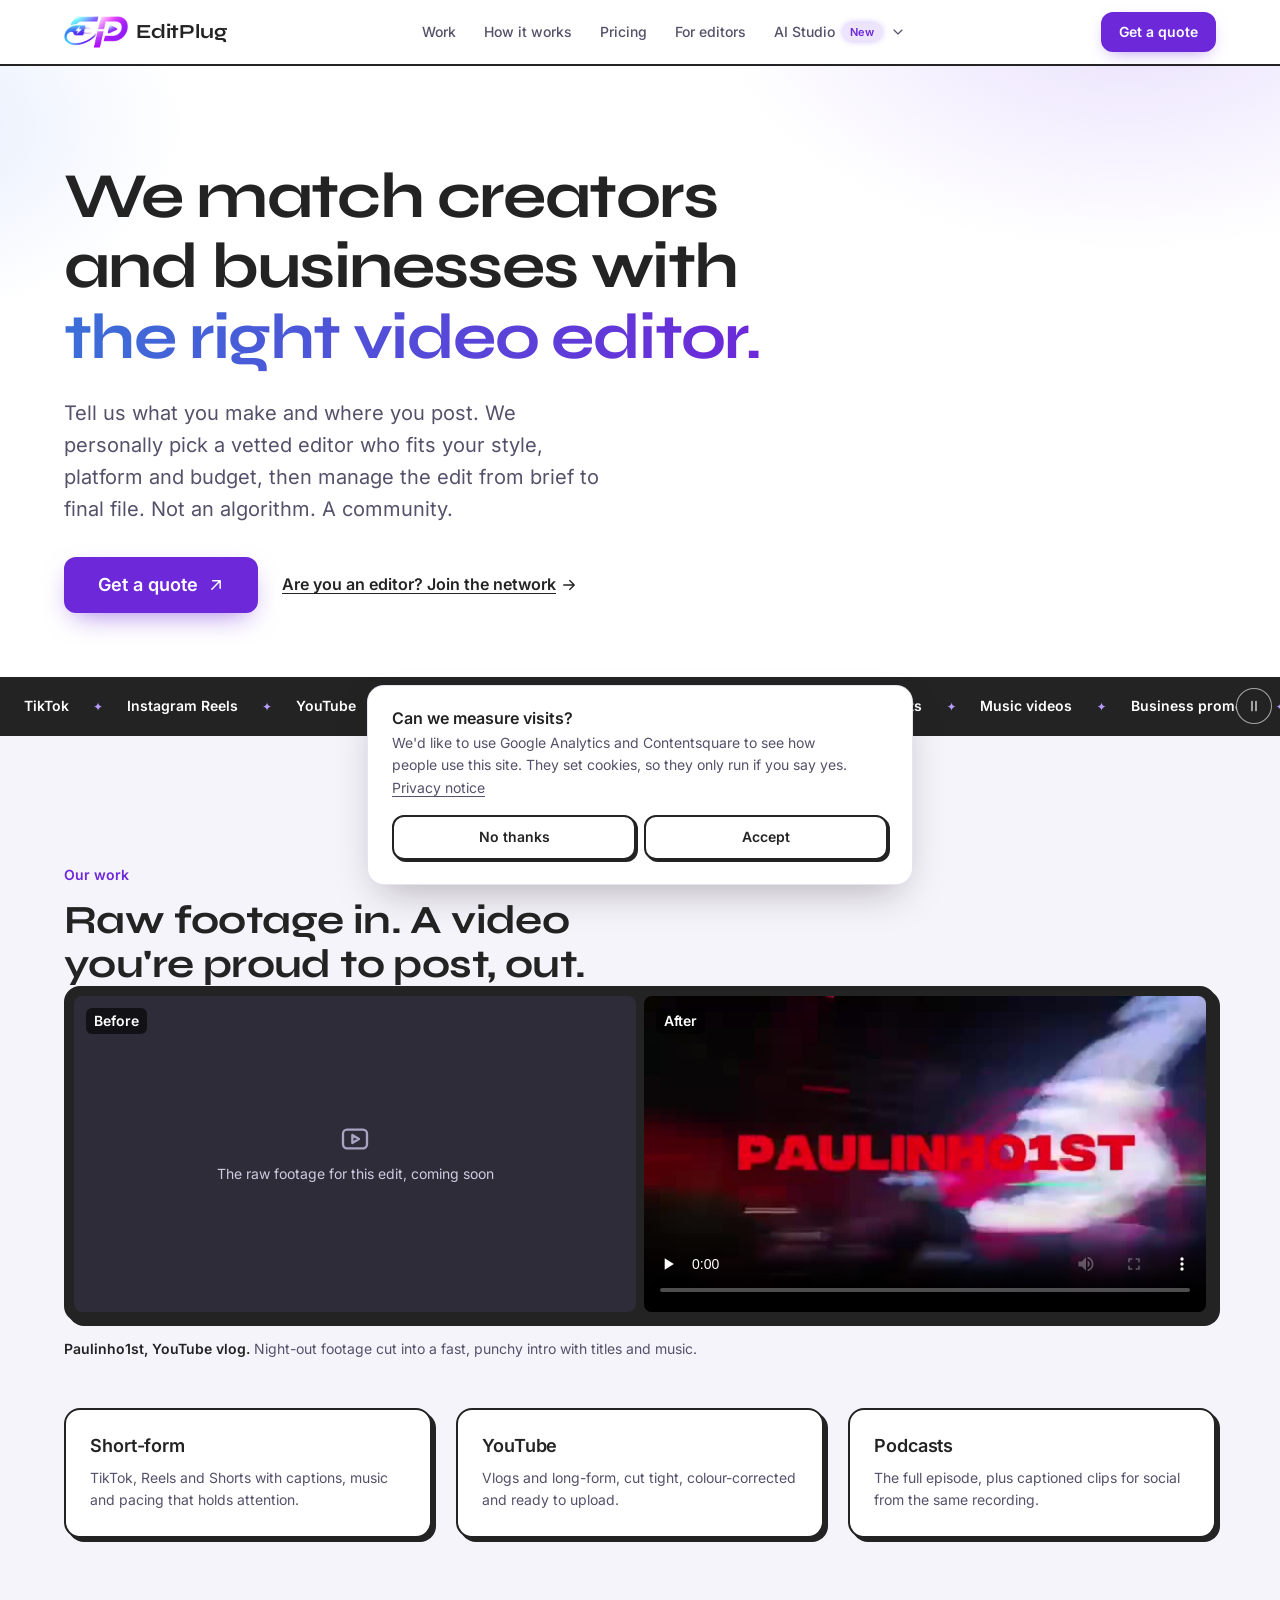
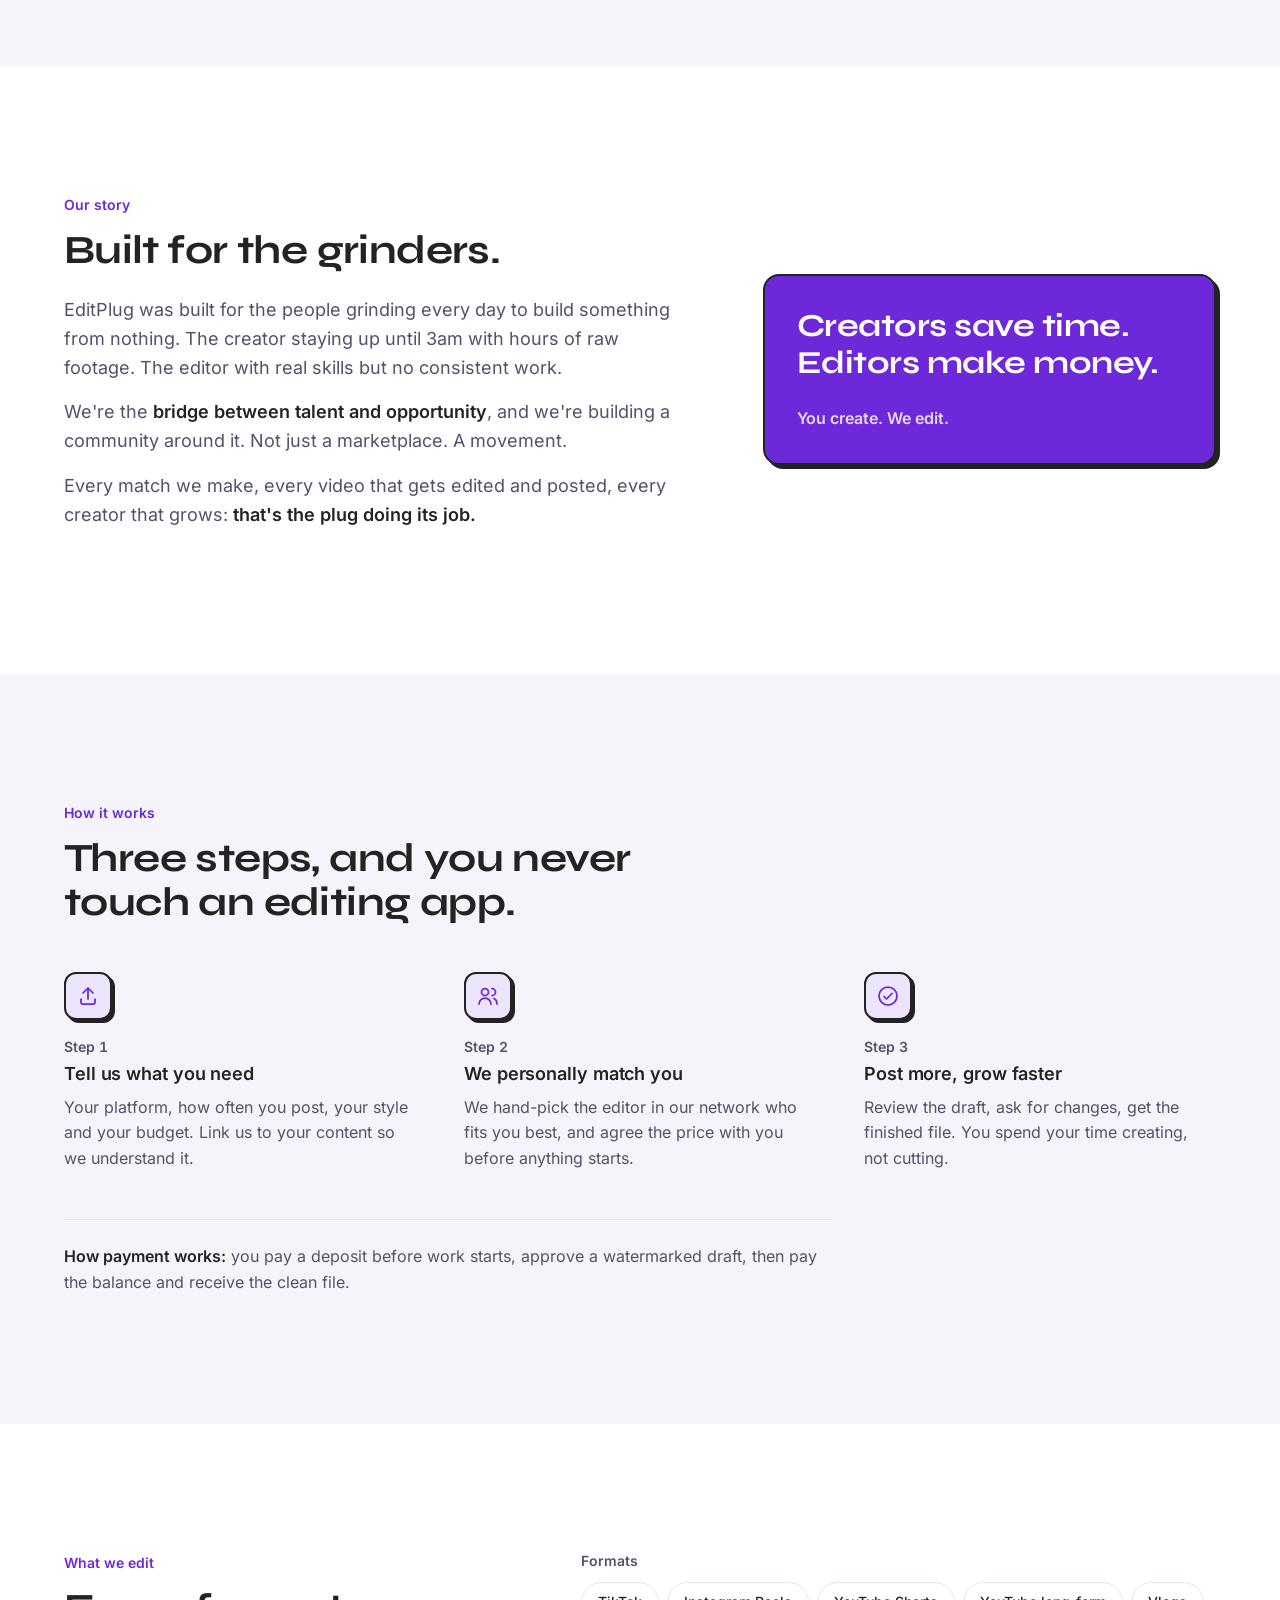
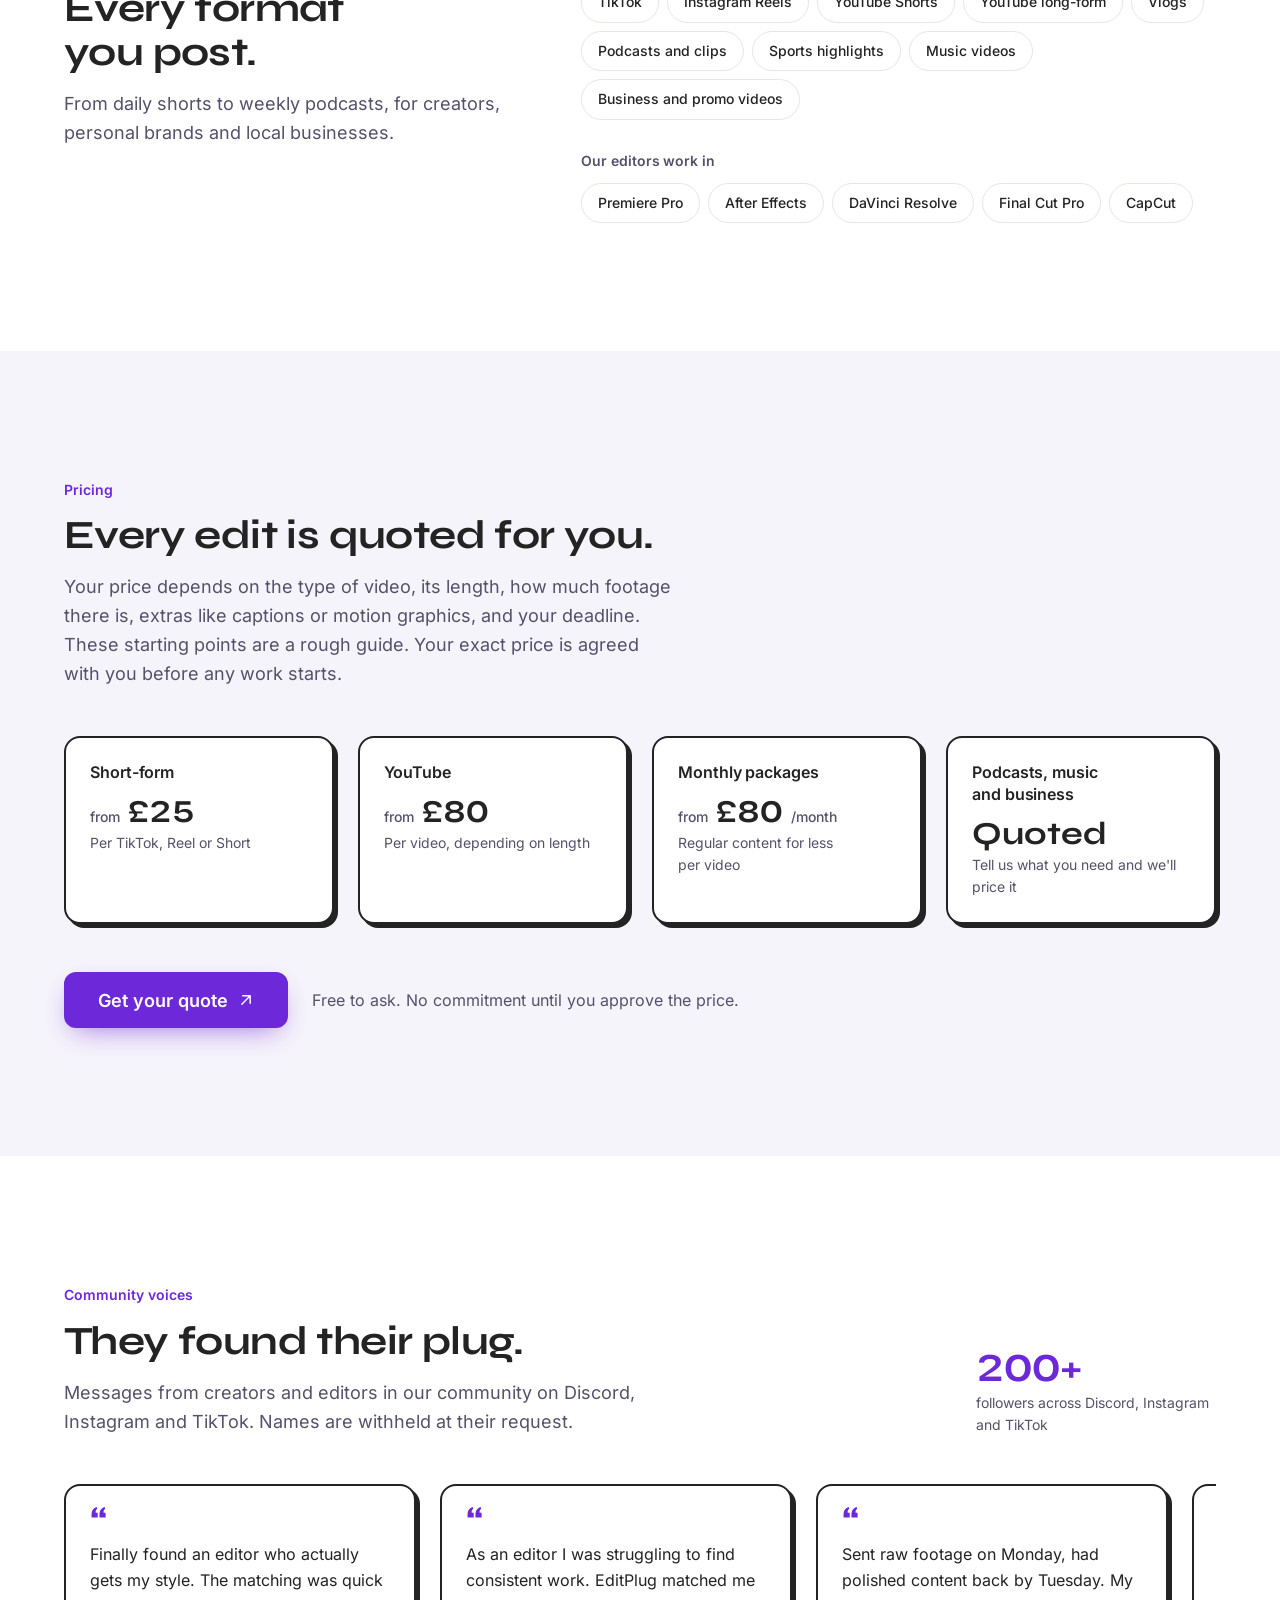
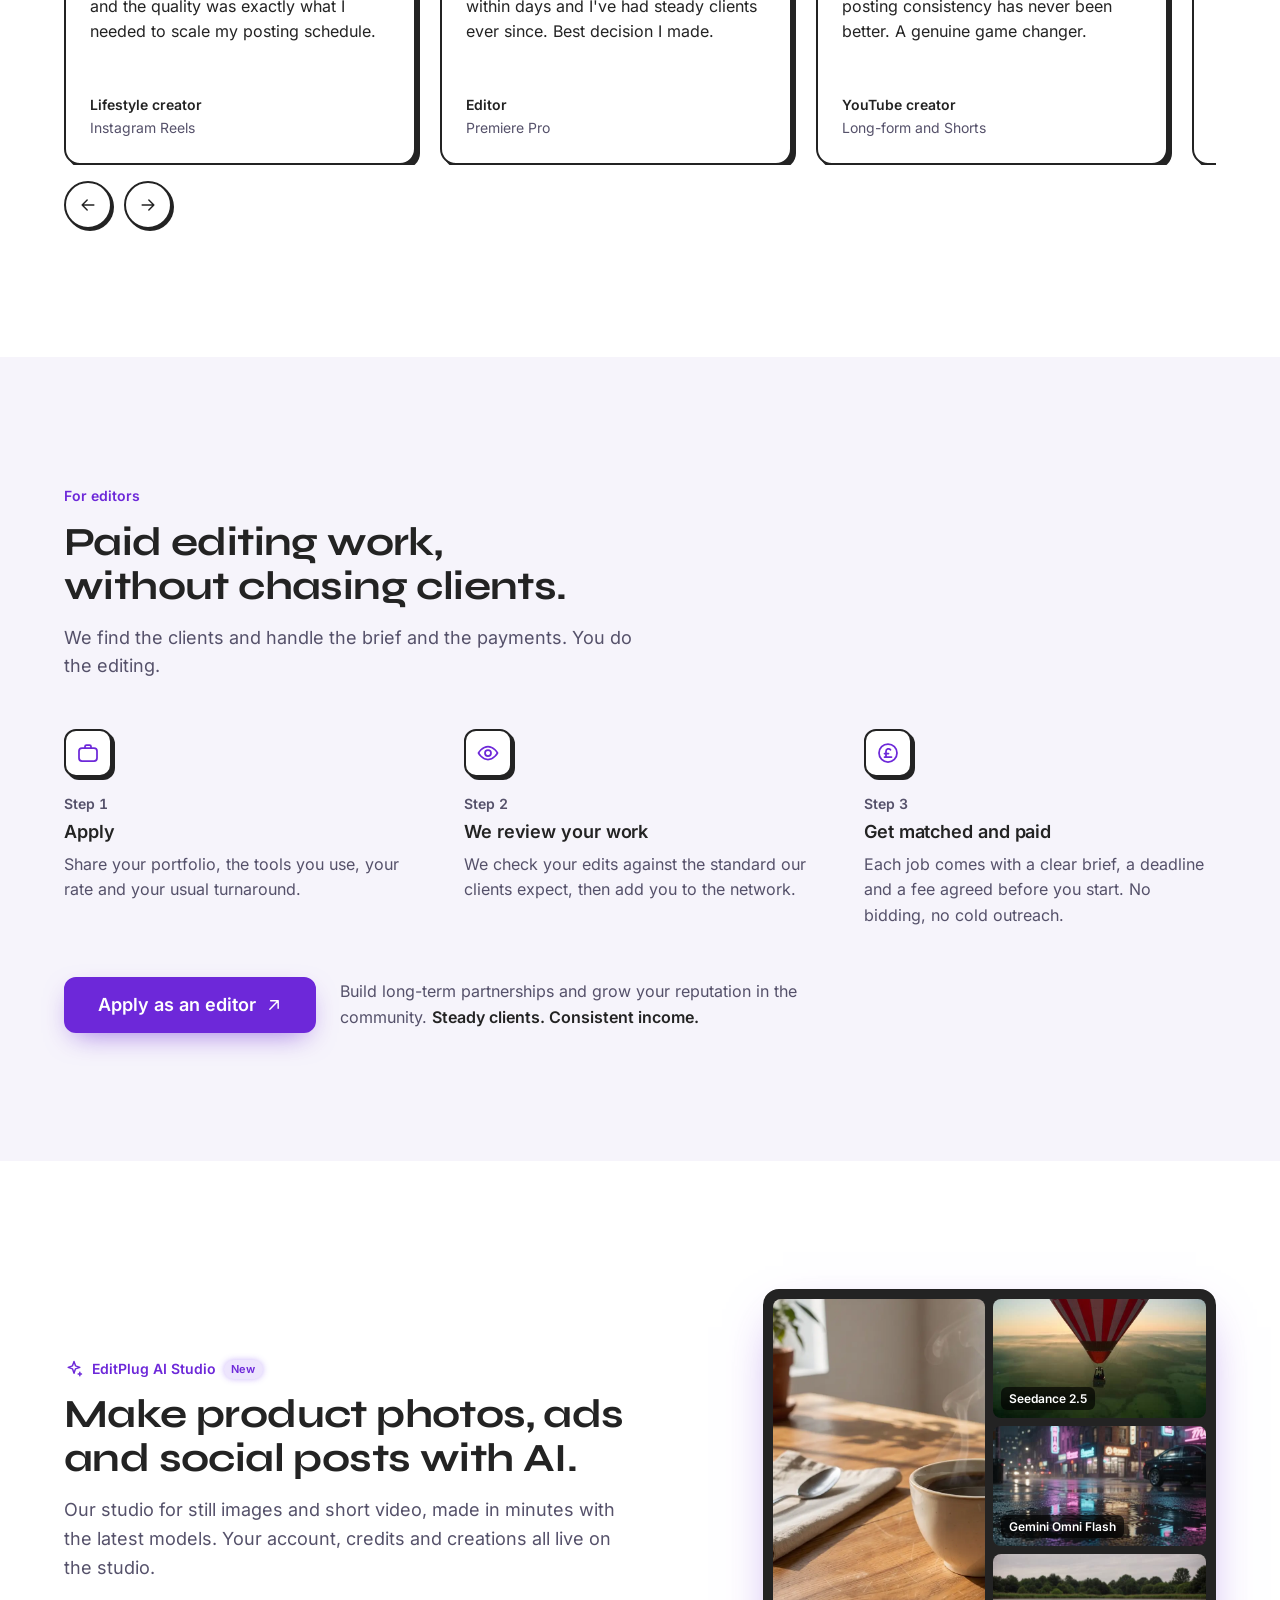
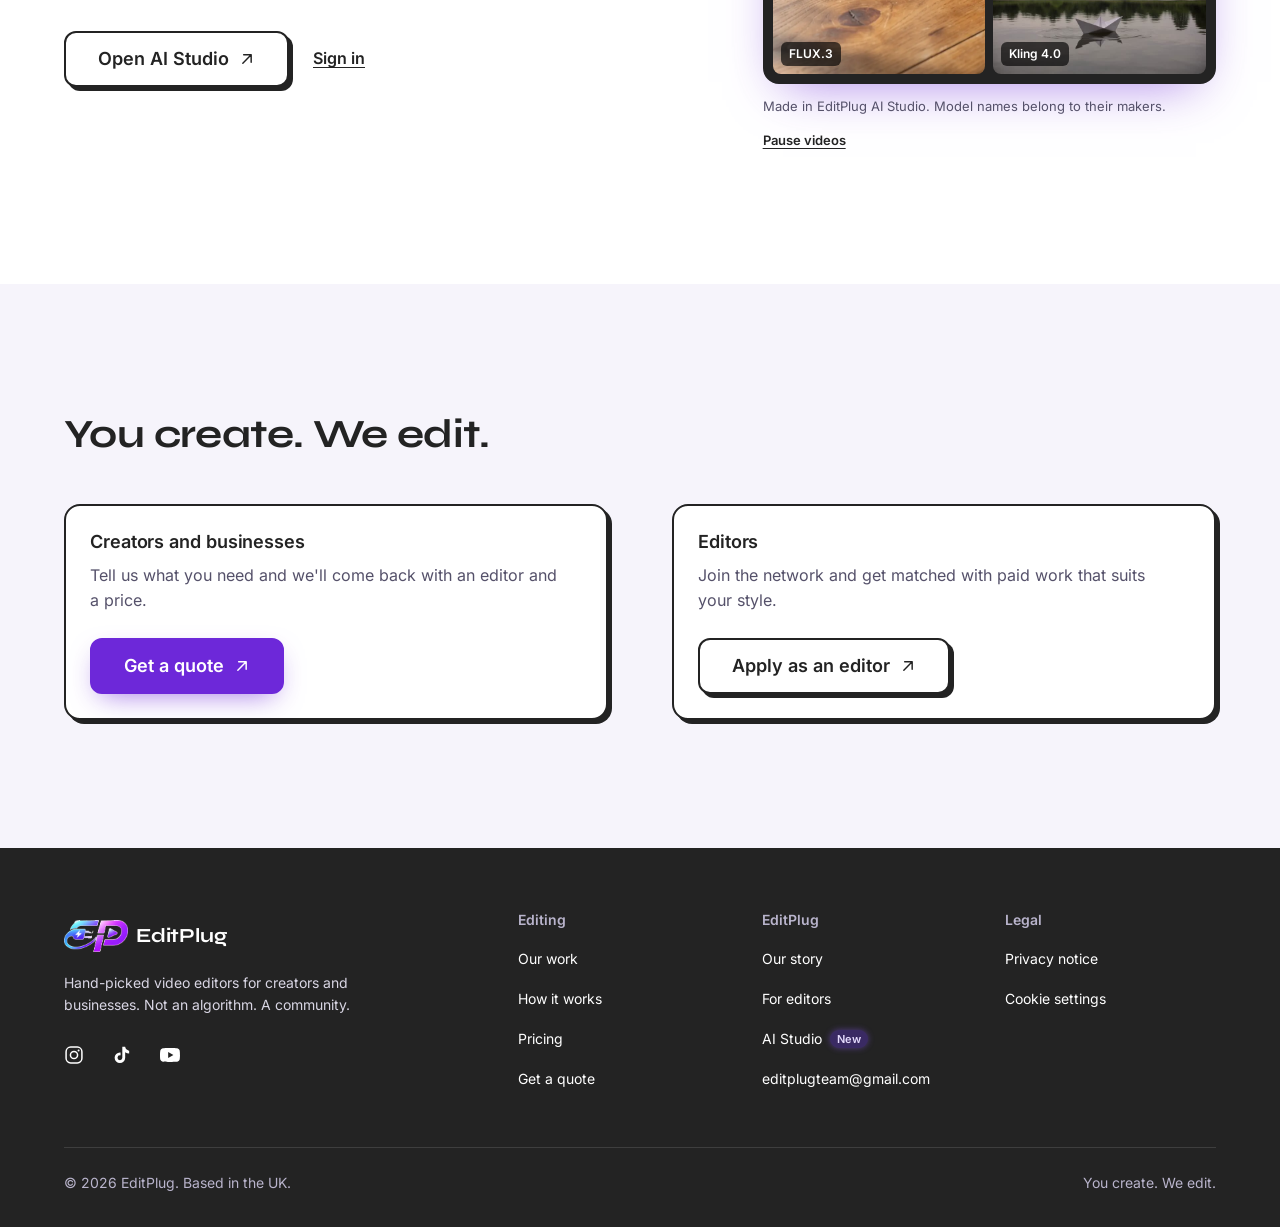
==== commit fd2f9c86: "Makeover round 2: apply review feedback - Headline leads with personal matching; no 48-hour promise " ====
--- a/index.html
+++ b/index.html
@@ -3,17 +3,17 @@
 <head>
 <meta charset="utf-8">
 <meta name="viewport" content="width=device-width, initial-scale=1">
-<meta http-equiv="Content-Security-Policy" content="default-src 'self'; script-src 'self' https://www.googletagmanager.com https://*.contentsquare.net https://*.hotjar.com; connect-src 'self' https://*.google-analytics.com https://*.analytics.google.com https://*.googletagmanager.com https://*.doubleclick.net https://*.contentsquare.net https://*.contentsquare.com https://*.hotjar.com https://*.hotjar.io wss://*.hotjar.com; img-src 'self' data: https://*.google-analytics.com https://*.googletagmanager.com https://*.google.com https://*.doubleclick.net https://*.contentsquare.net https://*.contentsquare.com https://*.hotjar.com; style-src 'self' 'unsafe-inline'; font-src 'self'; worker-src 'self' blob:; frame-src 'none'; object-src 'none'; base-uri 'self'; form-action 'none'; upgrade-insecure-requests">
+<meta http-equiv="Content-Security-Policy" content="default-src 'self'; script-src 'self' https://www.googletagmanager.com https://*.contentsquare.net https://*.hotjar.com; connect-src 'self' https://*.google-analytics.com https://*.analytics.google.com https://*.googletagmanager.com https://*.doubleclick.net https://*.contentsquare.net https://*.contentsquare.com https://*.hotjar.com https://*.hotjar.io wss://*.hotjar.com; img-src 'self' data: https://*.google-analytics.com https://*.googletagmanager.com https://*.google.com https://*.doubleclick.net https://*.contentsquare.net https://*.contentsquare.com https://*.hotjar.com; media-src 'self'; style-src 'self' 'unsafe-inline'; font-src 'self'; worker-src 'self' blob:; frame-src 'none'; object-src 'none'; base-uri 'self'; form-action 'none'; upgrade-insecure-requests">
 <meta name="referrer" content="strict-origin-when-cross-origin">
-<title>EditPlug: video editing for creators and businesses</title>
-<meta name="description" content="Send your footage and EditPlug matches you with a vetted video editor who fits your style. Short-form, YouTube and podcast edits, usually back within 48 hours. From £25.">
+<title>EditPlug: hand-picked video editors for creators and businesses</title>
+<meta name="description" content="Tell us what you make. EditPlug personally matches you with a vetted video editor who fits your style, platform and budget, and manages the edit from brief to final file.">
 <link rel="canonical" href="https://editplug.com/">
 <meta name="theme-color" content="#ffffff">
 <meta property="og:type" content="website">
 <meta property="og:site_name" content="EditPlug">
 <meta property="og:url" content="https://editplug.com/">
-<meta property="og:title" content="EditPlug: video editing for creators and businesses">
-<meta property="og:description" content="Send your footage. We match you with a vetted editor and you get a finished edit back, usually within 48 hours.">
+<meta property="og:title" content="EditPlug: hand-picked video editors for creators and businesses">
+<meta property="og:description" content="We personally match you with a vetted editor who fits your style, platform and budget. Not an algorithm. A community.">
 <meta property="og:image" content="https://editplug.com/assets/img/og.jpg">
 <meta property="og:image:width" content="1200">
 <meta property="og:image:height" content="630">
@@ -24,8 +24,8 @@
 <link rel="manifest" href="/site.webmanifest">
 <link rel="preload" href="/assets/fonts/inter-latin.woff2" as="font" type="font/woff2" crossorigin>
 <link rel="preload" href="/assets/fonts/syne-700-latin.woff2" as="font" type="font/woff2" crossorigin>
-<link rel="stylesheet" href="/assets/site.css?v=1">
-<script src="/assets/site.js?v=1" defer></script>
+<link rel="stylesheet" href="/assets/site.css?v=2">
+<script src="/assets/site.js?v=2" defer></script>
 </head>
 <body>
 <a class="skip" href="#main">Skip to content</a>
@@ -42,7 +42,20 @@
         <li><a href="#how">How it works</a></li>
         <li><a href="#pricing">Pricing</a></li>
         <li><a href="#editors">For editors</a></li>
-        <li><a href="https://aistudio.editplug.com/?utm_source=editplug.com&amp;utm_medium=website&amp;utm_content=nav" data-where="nav">AI Studio <span class="tag-new">New</span></a></li>
+        <li class="dd">
+          <button type="button" class="dd-btn" aria-expanded="false" aria-controls="dd-studio">AI Studio <span class="tag-new">New</span><svg class="icon icon--xs" aria-hidden="true"><use href="/assets/icons.svg#chevron-down"/></svg></button>
+          <div class="dd-panel" id="dd-studio" hidden>
+            <a href="https://aistudio.editplug.com/?utm_source=editplug.com&amp;utm_medium=website&amp;utm_content=nav" data-where="nav">
+              <strong>Open AI Studio</strong><span>Product photos, ads and social posts made with AI</span>
+            </a>
+            <a href="https://aistudio.editplug.com/sign-in?utm_source=editplug.com&amp;utm_medium=website&amp;utm_content=nav-signin" data-where="nav-signin">
+              <strong>Sign in</strong><span>Your AI Studio account, credits and creations</span>
+            </a>
+            <a href="https://aistudio.editplug.com/pricing?utm_source=editplug.com&amp;utm_medium=website&amp;utm_content=nav-pricing" data-where="nav-pricing">
+              <strong>AI Studio pricing</strong><span>Plans and credit packs</span>
+            </a>
+          </div>
+        </li>
       </ul>
     </nav>
     <div class="header-cta">
@@ -55,86 +68,106 @@
   </div>
   <nav class="wrap mobile-menu" id="mobile-menu" aria-label="Main" hidden>
     <a href="#work">Work</a>
+    <a href="#story">Our story</a>
     <a href="#how">How it works</a>
     <a href="#pricing">Pricing</a>
     <a href="#editors">For editors</a>
-    <a href="https://aistudio.editplug.com/?utm_source=editplug.com&amp;utm_medium=website&amp;utm_content=mobile-nav" data-where="mobile-nav">AI Studio <span class="tag-new">New</span></a>
+    <p class="mobile-group">AI Studio <span class="tag-new">New</span></p>
+    <a class="sub" href="https://aistudio.editplug.com/?utm_source=editplug.com&amp;utm_medium=website&amp;utm_content=mobile-nav" data-where="mobile-nav">Open AI Studio</a>
+    <a class="sub" href="https://aistudio.editplug.com/sign-in?utm_source=editplug.com&amp;utm_medium=website&amp;utm_content=mobile-signin" data-where="mobile-signin">Sign in to AI Studio</a>
   </nav>
 </header>
 
 <main id="main">
 
-  <!-- Hero: who, what, result. One action per audience. -->
+  <!-- Hero: who, what, result. -->
   <section class="hero" aria-labelledby="hero-title">
     <div class="wrap">
-      <h1 id="hero-title">Video editing for creators and businesses, <span class="grad">without the editing.</span></h1>
-      <p class="lede">Send us your footage. We hand-pick a vetted editor who fits your style and platform, and you get a finished edit back, usually within two days. Short-form, YouTube and podcasts.</p>
+      <h1 id="hero-title">We match creators and businesses with <span class="grad">the right video editor.</span></h1>
+      <p class="lede">Tell us what you make and where you post. We personally pick a vetted editor who fits your style, platform and budget, then manage the edit from brief to final file. Not an algorithm. A community.</p>
       <div class="hero-actions">
         <a class="btn btn--lg" href="https://tally.so/r/3qzQBg" target="_blank" rel="noopener" data-wait data-where="hero"><span class="btn-label">Get a quote</span><svg class="icon" aria-hidden="true"><use href="/assets/icons.svg#arrow-up-right"/></svg><span class="sr-only"> (opens in a new tab)</span></a>
         <a class="text-link" href="#editors">Are you an editor? Join the network <svg class="icon" aria-hidden="true"><use href="/assets/icons.svg#arrow-right"/></svg></a>
       </div>
-      <ul class="facts" role="list">
-        <li><span class="fact-n">From £25</span><span class="fact-l">per short-form edit, quoted before we start</span></li>
-        <li><span class="fact-n">48 hours</span><span class="fact-l">usual turnaround for a first draft</span></li>
-        <li><span class="fact-n">Free</span><span class="fact-l">to get a quote, with an editor picked by a person, not an algorithm</span></li>
+    </div>
+  </section>
+
+  <!-- Moving strip of formats and tools. Pauses on hover, focus, the button, or reduced motion. -->
+  <div class="marquee" role="region" aria-label="Formats and tools we edit">
+    <button type="button" class="marquee-toggle" aria-pressed="false" aria-label="Pause the moving list">
+      <svg class="icon icon--xs i-pause" aria-hidden="true"><use href="/assets/icons.svg#pause"/></svg>
+      <svg class="icon icon--xs i-play" aria-hidden="true"><use href="/assets/icons.svg#play-small"/></svg>
+    </button>
+    <div class="marquee-track">
+      <ul role="list">
+        <li>TikTok</li><li>Instagram Reels</li><li>YouTube</li><li>YouTube Shorts</li><li>Podcasts</li><li>Vlogs</li><li>Sports highlights</li><li>Music videos</li><li>Business promos</li><li>Premiere Pro</li><li>DaVinci Resolve</li><li>After Effects</li><li>Final Cut Pro</li><li>CapCut</li>
       </ul>
-    </div>
-  </section>
+      <ul role="list" aria-hidden="true">
+        <li>TikTok</li><li>Instagram Reels</li><li>YouTube</li><li>YouTube Shorts</li><li>Podcasts</li><li>Vlogs</li><li>Sports highlights</li><li>Music videos</li><li>Business promos</li><li>Premiere Pro</li><li>DaVinci Resolve</li><li>After Effects</li><li>Final Cut Pro</li><li>CapCut</li>
+      </ul>
+    </div>
+  </div>
 
   <!-- Work: the main feature. -->
   <section class="section section--tint" id="work" aria-labelledby="work-title">
     <div class="wrap">
-      <div class="work-head">
-        <div>
-          <p class="eyebrow">Our work</p>
-          <h2 class="h2" id="work-title">Raw footage in. A video you can post, out.</h2>
-        </div>
-      </div>
-
-      <!-- PLACEHOLDER: before/after from Paul's YouTube vlog (Jun 2026).
-           Replace each .ph div with <img src="/assets/img/paul-before.webp" width="1280" height="720" alt="..." loading="lazy">
-           or a muted, looping <video>. Get Paul's written OK first. -->
+      <p class="eyebrow">Our work</p>
+      <h2 class="h2" id="work-title">Raw footage in. A video you're proud to post, out.</h2>
+
       <div class="ba">
         <figure>
-          <div class="ph"><svg class="icon" aria-hidden="true"><use href="/assets/icons.svg#play"/></svg><span>Raw footage from a real client edit, coming soon</span></div>
+          <!-- PLACEHOLDER: a 9-second raw clip from Paul's shoot (the same moments as the intro).
+               Replace this div with: <video controls playsinline preload="none" poster="/assets/media/paul-raw.jpg" width="568" height="320"><source src="/assets/media/paul-raw.mp4" type="video/mp4"></video> -->
+          <div class="ph"><svg class="icon" aria-hidden="true"><use href="/assets/icons.svg#play"/></svg><span>The raw footage for this edit, coming soon</span></div>
           <figcaption>Before</figcaption>
         </figure>
         <figure>
-          <div class="ph"><svg class="icon" aria-hidden="true"><use href="/assets/icons.svg#play"/></svg><span>The finished edit, coming soon</span></div>
+          <video controls playsinline preload="none" poster="/assets/media/paul-intro.jpg" width="568" height="320" aria-label="After: the edited intro for Paulinho's YouTube vlog">
+            <source src="/assets/media/paul-intro.mp4" type="video/mp4">
+          </video>
           <figcaption>After</figcaption>
         </figure>
       </div>
-
-      <!-- PLACEHOLDER: three finished pieces of client work (stills or short clips). -->
-      <ul class="reel" role="list">
-        <li>
-          <div class="ph ph--light"><svg class="icon" aria-hidden="true"><use href="/assets/icons.svg#play"/></svg><span>Short-form example coming soon</span></div>
+      <p class="ba-caption"><strong>Paulinho1st, YouTube vlog.</strong> Night-out footage cut into a fast, punchy intro with titles and music.</p>
+
+      <ul class="formats" role="list">
+        <li class="card">
           <h3>Short-form</h3>
           <p>TikTok, Reels and Shorts with captions, music and pacing that holds attention.</p>
         </li>
-        <li>
-          <div class="ph ph--light"><svg class="icon" aria-hidden="true"><use href="/assets/icons.svg#play"/></svg><span>YouTube example coming soon</span></div>
+        <li class="card">
           <h3>YouTube</h3>
           <p>Vlogs and long-form, cut tight, colour-corrected and ready to upload.</p>
         </li>
-        <li>
-          <div class="ph ph--light"><svg class="icon" aria-hidden="true"><use href="/assets/icons.svg#play"/></svg><span>Podcast example coming soon</span></div>
+        <li class="card">
           <h3>Podcasts</h3>
           <p>The full episode, plus captioned clips for social from the same recording.</p>
         </li>
       </ul>
-
-      <!-- PLACEHOLDER: real testimonials (needs permission). Template:
-      <figure class="quote">
-        <blockquote><p>One or two lines in their words.</p></blockquote>
-        <figcaption>First name, what they make</figcaption>
+    </div>
+  </section>
+
+  <!-- Our story -->
+  <section class="section" id="story" aria-labelledby="story-title">
+    <div class="wrap story">
+      <div>
+        <p class="eyebrow">Our story</p>
+        <h2 class="h2" id="story-title">Built for the grinders.</h2>
+        <div class="story-text">
+          <p>EditPlug was built for the people grinding every day to build something from nothing. The creator staying up until 3am with hours of raw footage. The editor with real skills but no consistent work.</p>
+          <p>We're the <strong>bridge between talent and opportunity</strong>, and we're building a community around it. Not just a marketplace. A movement.</p>
+          <p>Every match we make, every video that gets edited and posted, every creator that grows: <strong>that's the plug doing its job.</strong></p>
+        </div>
+      </div>
+      <figure class="card card--accent story-quote">
+        <blockquote><p>Creators save time.<br>Editors make money.</p></blockquote>
+        <figcaption>You create. We edit.</figcaption>
       </figure>
-      -->
-    </div>
-  </section>
-
-  <!-- How it works: Upload, Matched, Delivered. -->
-  <section class="section" id="how" aria-labelledby="how-title">
+    </div>
+  </section>
+
+  <!-- How it works -->
+  <section class="section section--tint" id="how" aria-labelledby="how-title">
     <div class="wrap">
       <p class="eyebrow">How it works</p>
       <h2 class="h2" id="how-title">Three steps, and you never touch an editing app.</h2>
@@ -142,28 +175,28 @@
         <li>
           <span class="step-ico"><svg class="icon" aria-hidden="true"><use href="/assets/icons.svg#upload"/></svg></span>
           <span class="step-n">Step 1</span>
-          <h3>Upload</h3>
-          <p>Tell us what you make, where you post and how you like it to look, then send your footage.</p>
+          <h3>Tell us what you need</h3>
+          <p>Your platform, how often you post, your style and your budget. Link us to your content so we understand it.</p>
         </li>
         <li>
           <span class="step-ico"><svg class="icon" aria-hidden="true"><use href="/assets/icons.svg#match"/></svg></span>
           <span class="step-n">Step 2</span>
-          <h3>Matched</h3>
-          <p>We pick the editor in our network who fits your style, platform and budget, and agree the price with you first.</p>
+          <h3>We personally match you</h3>
+          <p>We hand-pick the editor in our network who fits you best, and agree the price with you before anything starts.</p>
         </li>
         <li>
           <span class="step-ico"><svg class="icon" aria-hidden="true"><use href="/assets/icons.svg#check"/></svg></span>
           <span class="step-n">Step 3</span>
-          <h3>Delivered</h3>
-          <p>You review a draft, ask for changes, and get the finished file, usually within 48 hours.</p>
+          <h3>Post more, grow faster</h3>
+          <p>Review the draft, ask for changes, get the finished file. You spend your time creating, not cutting.</p>
         </li>
       </ol>
       <p class="note"><strong>How payment works:</strong> you pay a deposit before work starts, approve a watermarked draft, then pay the balance and receive the clean file.</p>
     </div>
   </section>
 
-  <!-- What we edit (replaces the scrolling ticker). -->
-  <section class="section section--tint" aria-labelledby="formats-title">
+  <!-- What we edit -->
+  <section class="section" aria-labelledby="formats-title">
     <div class="wrap split">
       <div>
         <p class="eyebrow">What we edit</p>
@@ -173,7 +206,7 @@
       <div>
         <h3 class="list-title">Formats</h3>
         <ul class="chips" role="list">
-          <li>TikTok</li><li>Instagram Reels</li><li>YouTube Shorts</li><li>YouTube long-form</li><li>Vlogs</li><li>Podcasts and clips</li><li>Sports highlights</li><li>Business and promo videos</li>
+          <li>TikTok</li><li>Instagram Reels</li><li>YouTube Shorts</li><li>YouTube long-form</li><li>Vlogs</li><li>Podcasts and clips</li><li>Sports highlights</li><li>Music videos</li><li>Business and promo videos</li>
         </ul>
         <h3 class="list-title">Our editors work in</h3>
         <ul class="chips" role="list">
@@ -183,34 +216,67 @@
     </div>
   </section>
 
-  <!-- Pricing: guidance from the rate card. -->
-  <section class="section" id="pricing" aria-labelledby="pricing-title">
+  <!-- Pricing: guide prices only. -->
+  <section class="section section--tint" id="pricing" aria-labelledby="pricing-title">
     <div class="wrap">
       <p class="eyebrow">Pricing</p>
-      <h2 class="h2" id="pricing-title">Clear prices, agreed before we start.</h2>
-      <p class="lede">The exact price depends on length, how much footage there is, extras like captions or motion graphics, revisions and your deadline.</p>
-      <div class="price-grid">
+      <h2 class="h2" id="pricing-title">Every edit is quoted for you.</h2>
+      <p class="lede">Your price depends on the type of video, its length, how much footage there is, extras like captions or motion graphics, and your deadline. These starting points are a rough guide. Your exact price is agreed with you before any work starts.</p>
+      <ul class="price-cards" role="list">
+        <li class="card">
+          <h3>Short-form</h3>
+          <p class="price"><span class="from">from</span> <span class="num">£25</span></p>
+          <p>Per TikTok, Reel or Short</p>
+        </li>
+        <li class="card">
+          <h3>YouTube</h3>
+          <p class="price"><span class="from">from</span> <span class="num">£80</span></p>
+          <p>Per video, depending on length</p>
+        </li>
+        <li class="card">
+          <h3>Monthly packages</h3>
+          <p class="price"><span class="from">from</span> <span class="num">£80</span><span class="per">/month</span></p>
+          <p>Regular content for less per video</p>
+        </li>
+        <li class="card">
+          <h3>Podcasts, music and business</h3>
+          <p class="price price--word">Quoted</p>
+          <p>Tell us what you need and we'll price it</p>
+        </li>
+      </ul>
+      <div class="price-cta">
+        <a class="btn btn--lg" href="https://tally.so/r/3qzQBg" target="_blank" rel="noopener" data-wait data-where="pricing"><span class="btn-label">Get your quote</span><svg class="icon" aria-hidden="true"><use href="/assets/icons.svg#arrow-up-right"/></svg><span class="sr-only"> (opens in a new tab)</span></a>
+        <p class="muted">Free to ask. No commitment until you approve the price.</p>
+      </div>
+    </div>
+  </section>
+
+  <!-- Community voices: genuine messages, anonymised at the senders' request. -->
+  <section class="section" id="reviews" aria-labelledby="reviews-title">
+    <div class="wrap">
+      <div class="reviews-head">
         <div>
-          <h3>One-off edits</h3>
-          <dl class="prices">
-            <div><dt>TikTok, Reel or Short</dt><dd class="num">£25–£40</dd></div>
-            <div><dt>YouTube, up to 15 min</dt><dd class="num">£80–£100</dd></div>
-            <div><dt>YouTube, 15–30 min</dt><dd class="num">£120–£150</dd></div>
-          </dl>
-        </div>
-        <div>
-          <h3>Monthly packages</h3>
-          <dl class="prices">
-            <div><dt>4 short-form videos</dt><dd class="num">£80 <small>/month</small></dd></div>
-            <div><dt>8 short-form videos</dt><dd class="num">£140 <small>/month</small></dd></div>
-            <div><dt>4 YouTube vlogs</dt><dd class="num">£320 <small>/month</small></dd></div>
-            <div><dt>4 YouTube + 8 short-form</dt><dd class="num">£420 <small>/month</small></dd></div>
-          </dl>
-        </div>
-      </div>
-      <div class="price-cta">
-        <a class="btn btn--lg" href="https://tally.so/r/3qzQBg" target="_blank" rel="noopener" data-wait data-where="pricing"><span class="btn-label">Get a quote</span><svg class="icon" aria-hidden="true"><use href="/assets/icons.svg#arrow-up-right"/></svg><span class="sr-only"> (opens in a new tab)</span></a>
-        <p class="muted">Podcasts, music releases and business packages are quoted on request.</p>
+          <p class="eyebrow">Community voices</p>
+          <h2 class="h2" id="reviews-title">They found their plug.</h2>
+          <p class="lede">Messages from creators and editors in our community on Discord, Instagram and TikTok. Names are withheld at their request.</p>
+        </div>
+        <p class="community-n"><span class="num">200+</span> followers across Discord, Instagram and TikTok</p>
+      </div>
+      <div class="carousel">
+        <ul class="reviews" role="list" id="reviews-track" tabindex="0" aria-label="Community messages, scroll sideways for more">
+          <li class="card review"><blockquote><p>Finally found an editor who actually gets my style. The matching was quick and the quality was exactly what I needed to scale my posting schedule.</p></blockquote><p class="who">Lifestyle creator <span>Instagram Reels</span></p></li>
+          <li class="card review"><blockquote><p>As an editor I was struggling to find consistent work. EditPlug matched me within days and I've had steady clients ever since. Best decision I made.</p></blockquote><p class="who">Editor <span>Premiere Pro</span></p></li>
+          <li class="card review"><blockquote><p>Sent raw footage on Monday, had polished content back by Tuesday. My posting consistency has never been better. A genuine game changer.</p></blockquote><p class="who">YouTube creator <span>Long-form and Shorts</span></p></li>
+          <li class="card review"><blockquote><p>The turnaround was unreal. I gave notes once and every edit after that was exactly what I wanted. It felt like my editor just understood the vision.</p></blockquote><p class="who">Sports creator <span>Highlights and match edits</span></p></li>
+          <li class="card review"><blockquote><p>I went from posting once a week to four times. My editor handles everything: captions, cuts, colour, all of it. EditPlug changed the game for me.</p></blockquote><p class="who">Fitness creator <span>Instagram Reels</span></p></li>
+          <li class="card review"><blockquote><p>I edit full-time now because of EditPlug. Three steady clients, consistent briefs, and a community that actually supports you. Couldn't ask for more.</p></blockquote><p class="who">Freelance editor <span>DaVinci Resolve</span></p></li>
+          <li class="card review"><blockquote><p>As a podcast creator I never knew how much time I was wasting in post. My editor now handles the full episode plus clips. I just record and ship.</p></blockquote><p class="who">Podcast host <span>Weekly long-form podcast</span></p></li>
+          <li class="card review"><blockquote><p>The matching process was personal. They actually read my brief and found someone who edits exactly how I think. Zero wasted back-and-forth.</p></blockquote><p class="who">Vlog creator <span>Travel and lifestyle</span></p></li>
+        </ul>
+        <div class="carousel-btns">
+          <button type="button" class="round-btn" data-scroll="-1" aria-controls="reviews-track" aria-label="Previous messages"><svg class="icon icon--sm" aria-hidden="true"><use href="/assets/icons.svg#arrow-left"/></svg></button>
+          <button type="button" class="round-btn" data-scroll="1" aria-controls="reviews-track" aria-label="Next messages"><svg class="icon icon--sm" aria-hidden="true"><use href="/assets/icons.svg#arrow-right"/></svg></button>
+        </div>
       </div>
     </div>
   </section>
@@ -232,7 +298,7 @@
           <span class="step-ico"><svg class="icon" aria-hidden="true"><use href="/assets/icons.svg#eye"/></svg></span>
           <span class="step-n">Step 2</span>
           <h3>We review your work</h3>
-          <p>We look at your edits and may ask for a short paid test, so we only match you with jobs that suit you.</p>
+          <p>We check your edits against the standard our clients expect, then add you to the network.</p>
         </li>
         <li>
           <span class="step-ico"><svg class="icon" aria-hidden="true"><use href="/assets/icons.svg#pound"/></svg></span>
@@ -243,6 +309,7 @@
       </ol>
       <div class="price-cta">
         <a class="btn btn--lg" href="https://tally.so/r/wLOxXp" target="_blank" rel="noopener" data-wait data-where="editors"><span class="btn-label">Apply as an editor</span><svg class="icon" aria-hidden="true"><use href="/assets/icons.svg#arrow-up-right"/></svg><span class="sr-only"> (opens in a new tab)</span></a>
+        <p class="rep">Build long-term partnerships and grow your reputation in the community. <strong>Steady clients. Consistent income.</strong></p>
       </div>
     </div>
   </section>
@@ -253,17 +320,35 @@
       <div>
         <p class="eyebrow"><svg class="icon icon--sm" aria-hidden="true"><use href="/assets/icons.svg#sparkle"/></svg>EditPlug AI Studio <span class="tag-new">New</span></p>
         <h2 class="h2" id="studio-title">Make product photos, ads and social posts with AI.</h2>
-        <p class="lede">Our studio for still images and short video, made in minutes. Your account, credits and creations all live on the studio.</p>
+        <p class="lede">Our studio for still images and short video, made in minutes with the latest models. Your account, credits and creations all live on the studio.</p>
         <div class="price-cta">
           <a class="btn btn--ghost btn--lg" href="https://aistudio.editplug.com/?utm_source=editplug.com&amp;utm_medium=website&amp;utm_content=section" data-where="section"><span class="btn-label">Open AI Studio</span><svg class="icon" aria-hidden="true"><use href="/assets/icons.svg#arrow-up-right"/></svg></a>
-        </div>
-      </div>
-      <!-- PLACEHOLDER: 4 real images made in AI Studio (square, about 600px, webp). -->
-      <div class="studio-visual" aria-hidden="true">
-        <div class="ph ph--light"><svg class="icon"><use href="/assets/icons.svg#image"/></svg></div>
-        <div class="ph ph--light"><svg class="icon"><use href="/assets/icons.svg#image"/></svg></div>
-        <div class="ph ph--light"><svg class="icon"><use href="/assets/icons.svg#image"/></svg></div>
-        <div class="ph ph--light"><svg class="icon"><use href="/assets/icons.svg#image"/></svg></div>
+          <a class="text-link" href="https://aistudio.editplug.com/sign-in?utm_source=editplug.com&amp;utm_medium=website&amp;utm_content=section-signin" data-where="section-signin">Sign in</a>
+        </div>
+      </div>
+      <div>
+        <div class="studio-grid">
+          <figure class="tile tile--tall">
+            <img src="/assets/media/flux3.webp" width="900" height="1125" loading="lazy" alt="Made with FLUX.3 in AI Studio: a ceramic coffee cup on an oak table in morning light">
+            <figcaption>FLUX.3</figcaption>
+          </figure>
+          <figure class="tile">
+            <video class="auto" muted loop playsinline preload="none" poster="/assets/media/seedance25-t2v.jpg" width="640" height="360" aria-label="Made with Seedance 2.5 in AI Studio: a hot air balloon rising over green hills at sunrise"><source src="/assets/media/seedance25-t2v.mp4" type="video/mp4"></video>
+            <figcaption>Seedance 2.5</figcaption>
+          </figure>
+          <figure class="tile">
+            <video class="auto" muted loop playsinline preload="none" poster="/assets/media/gemini-omni-flash-t2v.jpg" width="640" height="360" aria-label="Made with Google Gemini Omni Flash in AI Studio: rain on a city street at night with neon reflections"><source src="/assets/media/gemini-omni-flash-t2v.mp4" type="video/mp4"></video>
+            <figcaption>Gemini Omni Flash</figcaption>
+          </figure>
+          <figure class="tile">
+            <video class="auto" muted loop playsinline preload="none" poster="/assets/media/kling4-flash-t2v.jpg" width="640" height="360" aria-label="Made with Kling 4.0 Flash in AI Studio: a paper boat drifting on a calm pond"><source src="/assets/media/kling4-flash-t2v.mp4" type="video/mp4"></video>
+            <figcaption>Kling 4.0</figcaption>
+          </figure>
+        </div>
+        <div class="studio-foot">
+          <p>Made in EditPlug AI Studio. Model names belong to their makers.</p>
+          <button type="button" class="linklike-btn" id="studio-toggle" aria-pressed="false">Pause videos</button>
+        </div>
       </div>
     </div>
   </section>
@@ -273,12 +358,12 @@
     <div class="wrap">
       <h2 class="h2" id="final-title">You create. We edit.</h2>
       <div class="final-grid">
-        <div>
+        <div class="card">
           <h3>Creators and businesses</h3>
           <p>Tell us what you need and we'll come back with an editor and a price.</p>
           <a class="btn btn--lg" href="https://tally.so/r/3qzQBg" target="_blank" rel="noopener" data-wait data-where="final"><span class="btn-label">Get a quote</span><svg class="icon" aria-hidden="true"><use href="/assets/icons.svg#arrow-up-right"/></svg><span class="sr-only"> (opens in a new tab)</span></a>
         </div>
-        <div>
+        <div class="card">
           <h3>Editors</h3>
           <p>Join the network and get matched with paid work that suits your style.</p>
           <a class="btn btn--ghost btn--lg" href="https://tally.so/r/wLOxXp" target="_blank" rel="noopener" data-wait data-where="final"><span class="btn-label">Apply as an editor</span><svg class="icon" aria-hidden="true"><use href="/assets/icons.svg#arrow-up-right"/></svg><span class="sr-only"> (opens in a new tab)</span></a>
@@ -293,7 +378,7 @@
     <div class="footer-grid">
       <div>
         <a class="brand" href="/" aria-label="EditPlug home"><img src="/assets/img/logo.png" width="64" height="32" alt="" loading="lazy"><span>EditPlug</span></a>
-        <p class="footer-about">Video editing for creators and businesses. Vetted editors, matched by people, delivered fast.</p>
+        <p class="footer-about">Hand-picked video editors for creators and businesses. Not an algorithm. A community.</p>
         <div class="social">
           <a href="https://www.instagram.com/theeditplug_" target="_blank" rel="noopener" aria-label="EditPlug on Instagram (opens in a new tab)"><svg aria-hidden="true"><use href="/assets/icons.svg#instagram"/></svg></a>
           <a href="https://www.tiktok.com/@theditplug_" target="_blank" rel="noopener" aria-label="EditPlug on TikTok (opens in a new tab)"><svg aria-hidden="true"><use href="/assets/icons.svg#tiktok"/></svg></a>
@@ -312,6 +397,7 @@
       <nav aria-labelledby="f-more">
         <h2 id="f-more">EditPlug</h2>
         <ul role="list">
+          <li><a href="#story">Our story</a></li>
           <li><a href="#editors">For editors</a></li>
           <li><a href="https://aistudio.editplug.com/?utm_source=editplug.com&amp;utm_medium=website&amp;utm_content=footer" data-where="footer">AI Studio <span class="tag-new">New</span></a></li>
           <li><a href="mailto:editplugteam@gmail.com">editplugteam@gmail.com</a></li>
--- a/assets/site.css
+++ b/assets/site.css
@@ -167,8 +167,7 @@
 .text-link .icon { width: 18px; height: 18px; }
 
 /* ---------- Header ---------- */
-.header { position: sticky; top: 0; z-index: 50; background: rgb(255 255 255 / 0.96); box-shadow: var(--shadow-header); }
-@supports (backdrop-filter: blur(8px)) { .header { background: rgb(255 255 255 / 0.85); backdrop-filter: saturate(1.4) blur(12px); } }
+.header { position: sticky; top: 0; z-index: 50; background: var(--paper); box-shadow: var(--shadow-header); }
 .header-in { display: flex; align-items: center; justify-content: space-between; gap: var(--s-4); min-height: 64px; }
 .brand { display: inline-flex; align-items: center; gap: var(--s-2); text-decoration: none; font-family: var(--font-head); font-weight: 700; font-size: var(--text-lg); letter-spacing: -0.01em; min-height: 48px; }
 .brand img { width: 64px; height: 32px; object-fit: contain; }
@@ -193,16 +192,20 @@
 /* "New" tag on the AI Studio link: mirrors the studio's glowing EditPlug link
    (same colours, same 3.2s pulse). */
 .tag-new {
-  display: inline-block; padding: 1px 7px; border-radius: var(--r-pill);
+  position: relative; display: inline-block; padding: 1px 7px; border-radius: var(--r-pill);
   background: var(--accent-soft); color: var(--accent);
   font-size: 0.6875rem; font-weight: 600; line-height: 1.5; letter-spacing: 0.02em;
-  box-shadow: 0 0 0 0 transparent;
+  box-shadow: 0 0 6px 0 color-mix(in srgb, #8b5cf6 45%, transparent);
+}
+/* The brighter blue half of the pulse lives on its own layer and only its
+   opacity animates, so the browser doesn't repaint every frame. */
+.tag-new::after {
+  content: ""; position: absolute; inset: 0; border-radius: inherit; pointer-events: none;
+  box-shadow: 0 0 14px 2px color-mix(in srgb, #5b8def 60%, transparent);
+  opacity: 0; will-change: opacity;
   animation: glow-pulse 3.2s ease-in-out infinite;
 }
-@keyframes glow-pulse {
-  0%, 100% { box-shadow: 0 0 6px 0 color-mix(in srgb, #8b5cf6 45%, transparent); }
-  50% { box-shadow: 0 0 14px 2px color-mix(in srgb, #5b8def 60%, transparent); }
-}
+@keyframes glow-pulse { 0%, 100% { opacity: 0; } 50% { opacity: 1; } }
 
 /* ---------- Hero ---------- */
 .hero { padding-block: var(--s-12) var(--s-12); }
@@ -337,7 +340,7 @@
 /* ---------- Reduced motion ---------- */
 @media (prefers-reduced-motion: reduce) {
   *, *::before, *::after { animation-duration: 0.01ms !important; animation-iteration-count: 1 !important; transition-duration: 0.01ms !important; scroll-behavior: auto !important; }
-  .tag-new { animation: none; box-shadow: 0 0 8px 1px color-mix(in srgb, #8b5cf6 40%, transparent); }
+  .tag-new::after { animation: none; opacity: 0.4; }
   .btn:active { transform: none; }
   .btn[aria-busy="true"]::after { animation: none; border-right-color: currentColor; opacity: 0.6; }
 }
@@ -364,3 +367,143 @@
 .footer-grid { grid-template-columns: 1fr 1fr; }
 .footer-grid > :first-child { grid-column: 1 / -1; }
 @media (min-width: 48rem) { .footer-grid { grid-template-columns: 2fr 1fr 1fr 1fr; } .footer-grid > :first-child { grid-column: auto; } }
+
+/* =====================================================================
+   Round 2 (21 Nov 2026): more life. Heavier ink outlines and hard offset
+   shadows (the same language as EditPlug AI Studio), a purple glow on the
+   primary action, a soft static glow behind the hero.
+   ===================================================================== */
+:root {
+  --bw: 2px;
+  --shadow-card: 4px 4px 0 0 var(--ink);
+  --shadow-lift: 6px 6px 0 0 var(--ink);
+  --shadow-press: 1px 1px 0 0 var(--ink);
+  --glow: 0 10px 28px -10px rgb(109 40 217 / 0.65);
+  --glow-strong: 0 14px 36px -10px rgb(109 40 217 / 0.8), 0 0 0 4px rgb(139 92 246 / 0.14);
+}
+
+/* Buttons */
+.btn { border-width: var(--bw); box-shadow: var(--glow); transition: background-color var(--fast) ease, transform var(--fast) var(--ease), box-shadow 160ms var(--ease), border-color var(--fast) ease; }
+.btn:hover { transform: translateY(-2px); box-shadow: var(--glow-strong); }
+.btn:active { transform: translateY(1px); box-shadow: 0 4px 12px -6px rgb(109 40 217 / 0.6); }
+.btn--ghost { background: var(--paper); box-shadow: var(--shadow-card); }
+.btn--ghost:hover { --btn-bg: var(--paper); --btn-fg: var(--ink); transform: translate(-2px, -2px); box-shadow: var(--shadow-lift); }
+.btn--ghost:active { --btn-bg: var(--surface); transform: translate(2px, 2px); box-shadow: var(--shadow-press); }
+.btn--sm { box-shadow: 0 6px 18px -8px rgb(109 40 217 / 0.6); }
+.consent .btn--ghost { box-shadow: 2px 2px 0 0 var(--ink); }
+
+/* The one card style */
+.card { background: var(--paper); border: var(--bw) solid var(--ink); border-radius: var(--r-card); box-shadow: var(--shadow-card); padding: var(--s-6); }
+.card--accent { background: var(--accent); color: var(--on-accent); }
+
+/* Header: ink rule under it */
+.header { box-shadow: none; border-bottom: var(--bw) solid var(--ink); }
+
+/* Hero glow (static, no animation) */
+.hero { background:
+  radial-gradient(42rem 26rem at 88% -12%, rgb(139 92 246 / 0.20), transparent 62%),
+  radial-gradient(30rem 20rem at -8% 10%, rgb(91 141 239 / 0.16), transparent 60%); }
+
+/* Steps: outlined icon tiles */
+.step-ico { border: var(--bw) solid var(--ink); box-shadow: 3px 3px 0 0 var(--ink); background: var(--accent-soft); }
+.editors .steps .step-ico { background: var(--paper); }
+
+/* Before/after frame */
+.ba { border: var(--bw) solid var(--ink); box-shadow: var(--shadow-card); }
+.ba video { display: block; width: 100%; height: auto; aspect-ratio: 16 / 9; object-fit: cover; border-radius: var(--r-inner); background: #000; }
+.ba-caption { margin-top: var(--s-4); color: var(--muted); font-size: var(--text-xs); }
+.ba-caption strong { color: var(--ink); }
+.formats { display: grid; gap: var(--s-6); margin-top: var(--s-12); padding: 0; list-style: none; }
+@media (min-width: 40rem) { .formats { grid-template-columns: repeat(3, minmax(0, 1fr)); } }
+.formats p { margin-top: var(--s-2); color: var(--muted); font-size: var(--text-xs); }
+
+/* Navigation dropdown (AI Studio) */
+.dd { position: relative; }
+.dd-btn { display: inline-flex; align-items: center; gap: var(--s-2); min-height: 44px; padding: var(--s-2) var(--s-3); border: 0; border-radius: var(--r-control); background: none; color: var(--muted); font: 500 var(--text-xs)/1 var(--font-body); cursor: pointer; }
+.dd-btn:hover, .dd-btn[aria-expanded="true"] { color: var(--ink); background: var(--surface); }
+.dd-btn .icon { transition: transform var(--fast) ease; }
+.dd-btn[aria-expanded="true"] .icon { transform: rotate(180deg); }
+.icon--xs { width: 16px; height: 16px; }
+.dd-panel { position: absolute; right: 0; top: calc(100% + 8px); width: 19rem; padding: var(--s-2); background: var(--paper); border: var(--bw) solid var(--ink); border-radius: var(--r-card); box-shadow: var(--shadow-card); z-index: 70; }
+.dd-panel[hidden] { display: none; }
+.nav .dd-panel a { display: grid; gap: 2px; padding: var(--s-3); border-radius: var(--r-inner); color: var(--ink); min-height: 0; }
+.dd-panel a span { color: var(--muted); font-size: 0.8125rem; font-weight: 400; line-height: 1.4; }
+.dd-panel a strong { font-weight: 600; }
+.nav .dd-panel a:hover { background: var(--accent-soft); }
+.mobile-group { display: flex; align-items: center; gap: var(--s-2); margin: var(--s-4) 0 0; font-size: var(--text-xs); font-weight: 600; color: var(--muted); }
+.mobile-menu a.sub { padding-left: var(--s-4); }
+
+/* Moving strip */
+.marquee { position: relative; display: flex; align-items: center; overflow: hidden; border-block: var(--bw) solid var(--ink); background: var(--ink); color: #fff; }
+.marquee-track { display: flex; width: max-content; animation: marquee 45s linear infinite; }
+.marquee ul { display: flex; padding: 0; margin: 0; list-style: none; }
+.marquee li { display: flex; align-items: center; gap: var(--s-6); padding: var(--s-4) 0 var(--s-4) var(--s-6); font-weight: 600; font-size: var(--text-xs); white-space: nowrap; }
+.marquee li::after { content: "\2726"; color: #b79bff; font-size: 0.75rem; }
+.marquee:hover .marquee-track, .marquee:focus-within .marquee-track, .marquee.is-paused .marquee-track { animation-play-state: paused; }
+@keyframes marquee { to { transform: translateX(-50%); } }
+.marquee-toggle { position: absolute; right: var(--s-2); z-index: 2; display: grid; place-items: center; width: 36px; height: 36px; border: 1.5px solid rgb(255 255 255 / 0.6); border-radius: 50%; background: var(--ink); color: #fff; cursor: pointer; }
+.marquee-toggle .i-play, .marquee.is-paused .marquee-toggle .i-pause { display: none; }
+.marquee.is-paused .marquee-toggle .i-play { display: block; }
+
+/* Our story */
+.story { display: grid; gap: var(--s-12); align-items: center; }
+@media (min-width: 48rem) { .story { grid-template-columns: 7fr 5fr; gap: var(--s-16); } }
+.story-text { margin-top: var(--s-6); max-width: var(--measure); }
+.story-text p { color: var(--muted); margin-bottom: var(--s-4); font-size: var(--text-md); }
+.story-text strong { color: var(--ink); font-weight: 600; }
+.story-quote { padding: var(--s-8); margin: 0; }
+.story-quote blockquote { margin: 0; }
+.story-quote blockquote p { font-family: var(--font-head); font-size: var(--text-2xl); line-height: 1.15; letter-spacing: -0.015em; }
+.story-quote figcaption { margin-top: var(--s-6); font-weight: 600; color: #e4dafc; }
+
+/* Pricing cards */
+.price-cards { display: grid; gap: var(--s-6); margin-top: var(--s-12); padding: 0; list-style: none; }
+@media (min-width: 40rem) { .price-cards { grid-template-columns: repeat(2, minmax(0, 1fr)); } }
+@media (min-width: 64rem) { .price-cards { grid-template-columns: repeat(4, minmax(0, 1fr)); } }
+.price-cards h3 { font-size: var(--text-sm); }
+.price { margin: var(--s-3) 0 var(--s-1); font-family: var(--font-head); font-size: var(--text-2xl); line-height: 1; display: flex; align-items: baseline; gap: var(--s-2); }
+.price .from, .price .per { font-family: var(--font-body); font-size: var(--text-xs); font-weight: 500; color: var(--muted); }
+.price-cards p:last-child { color: var(--muted); font-size: var(--text-xs); }
+
+/* Community voices carousel */
+.reviews-head { display: grid; gap: var(--s-6); align-items: end; }
+@media (min-width: 48rem) { .reviews-head { grid-template-columns: 1fr auto; } }
+.community-n { max-width: 15rem; color: var(--muted); font-size: var(--text-xs); }
+.community-n .num { display: block; font-family: var(--font-head); font-size: var(--text-3xl); line-height: 1; color: var(--accent); margin-bottom: var(--s-1); }
+.carousel { margin-top: var(--s-12); }
+.reviews { display: grid; grid-auto-flow: column; grid-auto-columns: min(85%, 22rem); gap: var(--s-6); overflow-x: auto; scroll-snap-type: x mandatory; padding: 0 var(--s-2) var(--s-4) 0; margin: 0; list-style: none; scrollbar-width: thin; overscroll-behavior-x: contain; }
+.reviews:focus-visible { outline-offset: 6px; }
+.review { scroll-snap-align: start; display: flex; flex-direction: column; justify-content: space-between; gap: var(--s-6); }
+.review blockquote { margin: 0; }
+.review blockquote p::before { content: "\201C"; display: block; font-family: var(--font-head); font-size: 2.5rem; line-height: 0.6; color: var(--accent); margin-bottom: var(--s-2); }
+.review .who { font-weight: 600; font-size: var(--text-xs); }
+.review .who span { display: block; font-weight: 400; color: var(--muted); }
+.carousel-btns { display: flex; gap: var(--s-3); margin-top: var(--s-4); }
+.round-btn { display: grid; place-items: center; width: 48px; height: 48px; border: var(--bw) solid var(--ink); border-radius: 50%; background: var(--paper); color: var(--ink); box-shadow: 2px 2px 0 0 var(--ink); cursor: pointer; transition: transform var(--fast) ease, box-shadow var(--fast) ease; }
+.round-btn:hover { transform: translate(-1px, -1px); box-shadow: 3px 3px 0 0 var(--ink); }
+.round-btn:active { transform: translate(1px, 1px); box-shadow: none; }
+
+/* Editors: reputation line */
+.rep { max-width: 30rem; color: var(--muted); }
+.rep strong { color: var(--ink); }
+
+/* AI Studio examples */
+.studio-grid { display: grid; grid-template-columns: 1fr 1fr; gap: var(--s-2); padding: var(--s-2); border: var(--bw) solid var(--ink); border-radius: var(--r-card); background: var(--ink); box-shadow: 0 18px 50px -20px rgb(109 40 217 / 0.6); }
+.tile { position: relative; margin: 0; overflow: hidden; border-radius: var(--r-inner); background: #111; }
+.tile--tall { grid-row: span 3; }
+.tile img, .tile video { display: block; width: 100%; height: 100%; object-fit: cover; }
+.tile video { aspect-ratio: 16 / 9; }
+.tile figcaption { position: absolute; left: var(--s-2); bottom: var(--s-2); padding: 2px var(--s-2); border-radius: 6px; background: rgb(0 0 0 / 0.65); color: #fff; font-size: 0.75rem; font-weight: 600; }
+.studio-foot { display: flex; flex-wrap: wrap; justify-content: space-between; align-items: center; gap: var(--s-2); margin-top: var(--s-3); color: var(--muted); font-size: 0.8125rem; }
+.linklike-btn { border: 0; background: none; padding: 0; min-height: 32px; color: var(--ink); font: 600 0.8125rem var(--font-body); text-decoration: underline; text-underline-offset: 0.2em; cursor: pointer; }
+
+/* Final CTA cards */
+.final-grid .card p { margin: var(--s-2) 0 var(--s-6); }
+
+/* Reduced motion for round 2 additions */
+@media (prefers-reduced-motion: reduce) {
+  .marquee-track { animation: none; width: auto; }
+  .marquee ul { flex-wrap: wrap; justify-content: center; }
+  .marquee ul[aria-hidden="true"], .marquee-toggle { display: none; }
+  .btn:hover, .btn--ghost:hover, .round-btn:hover { transform: none; }
+}
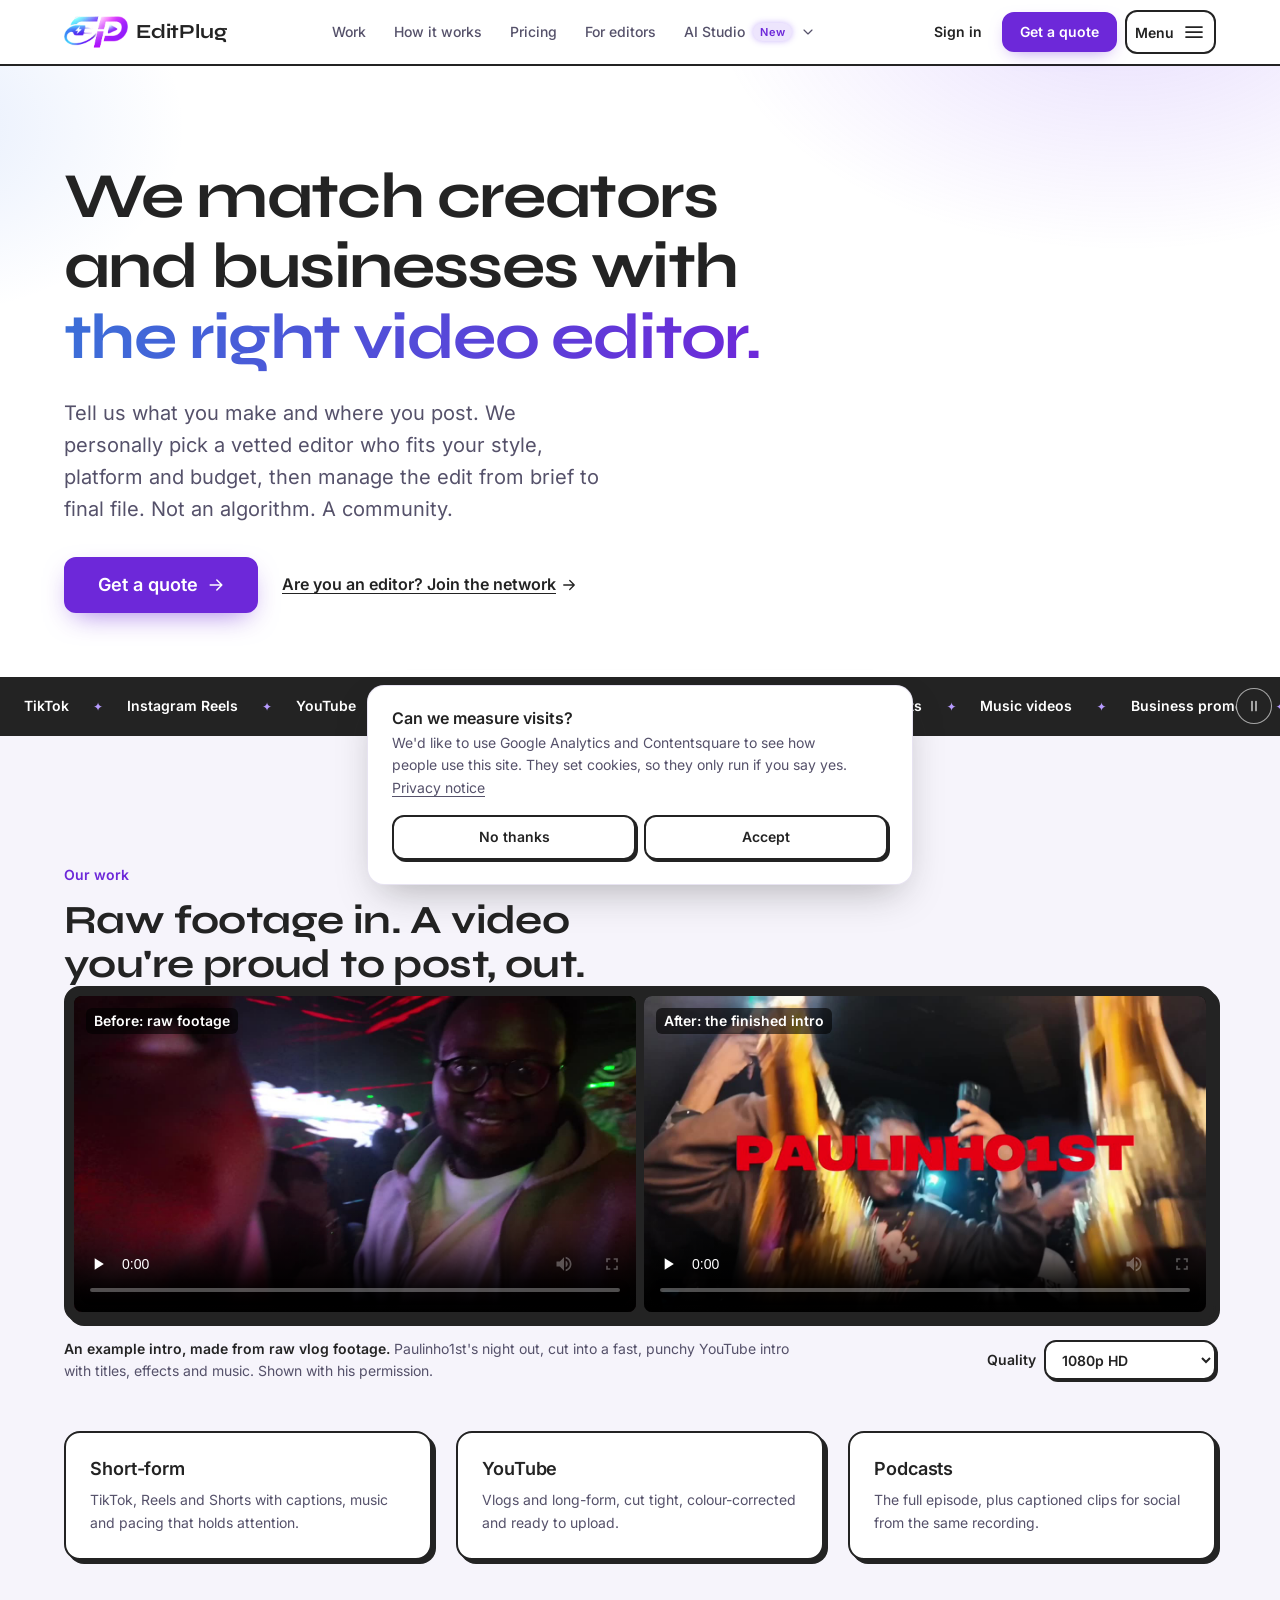
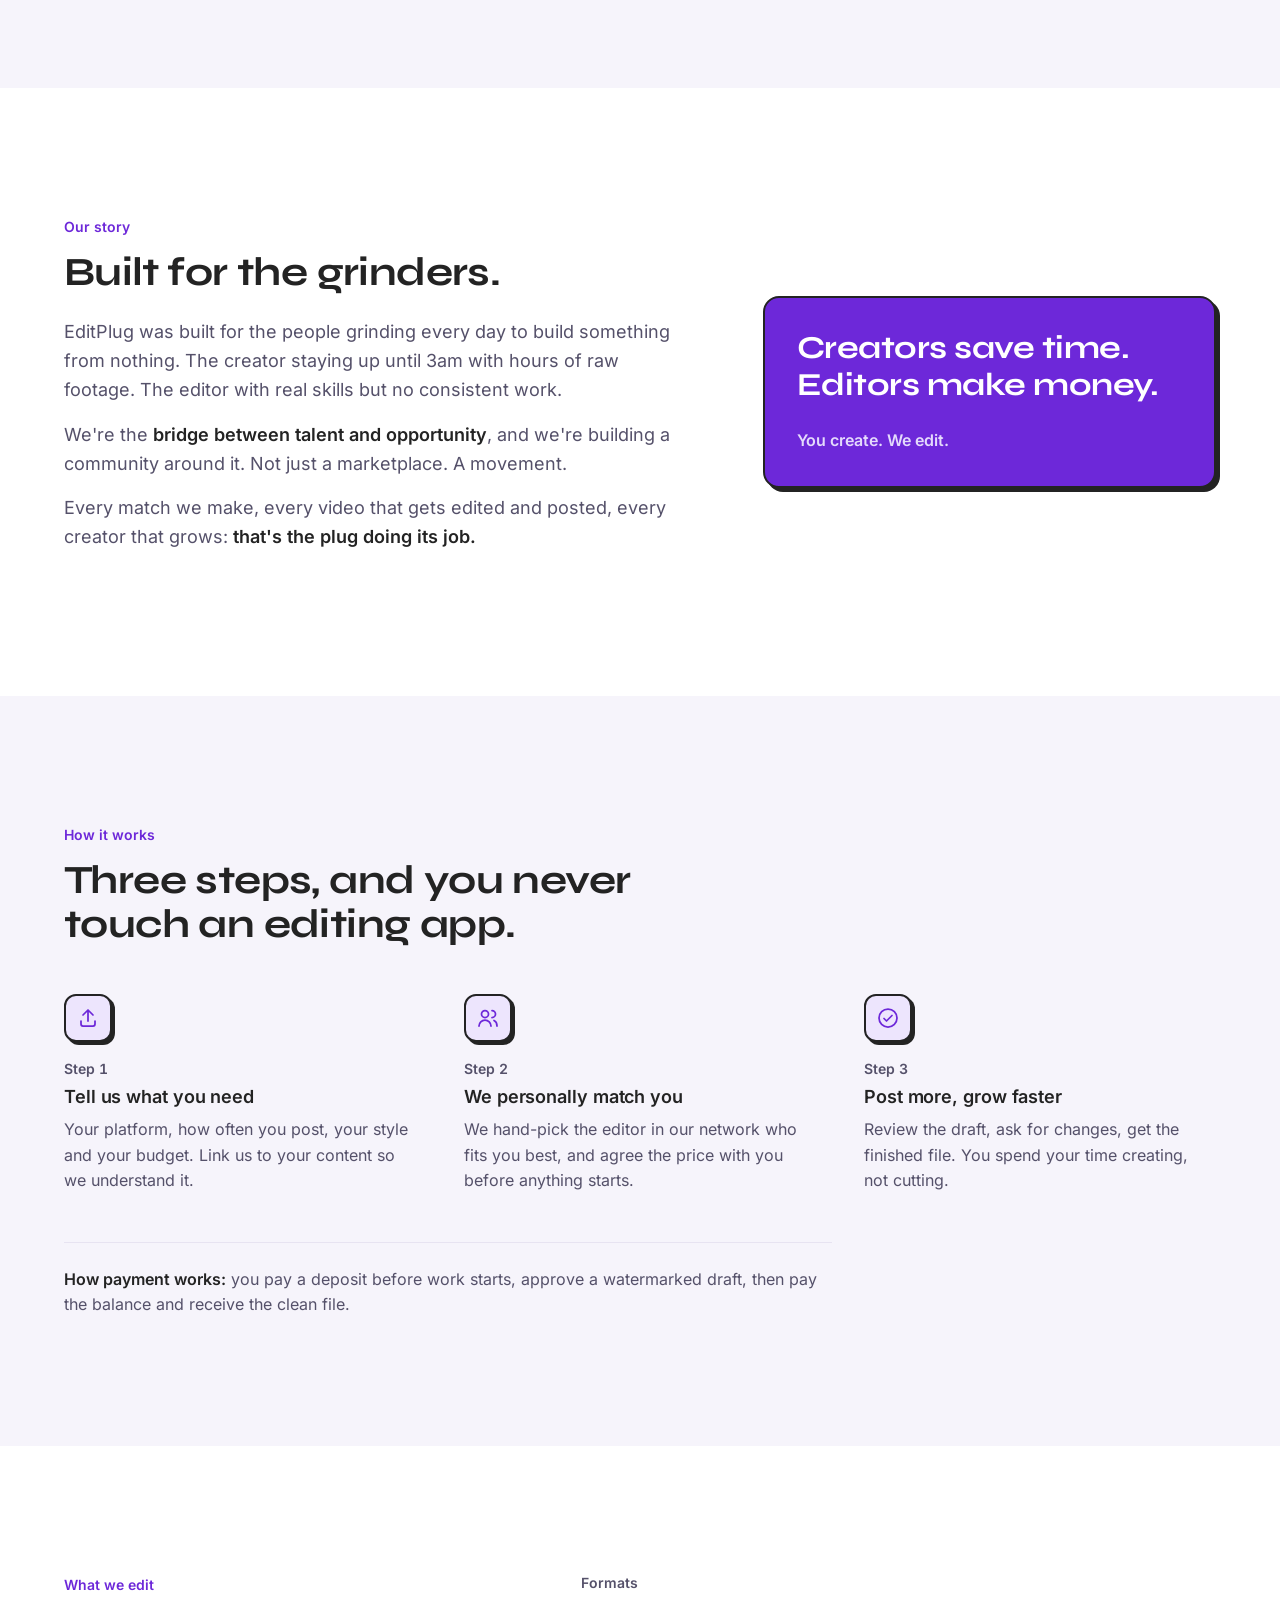
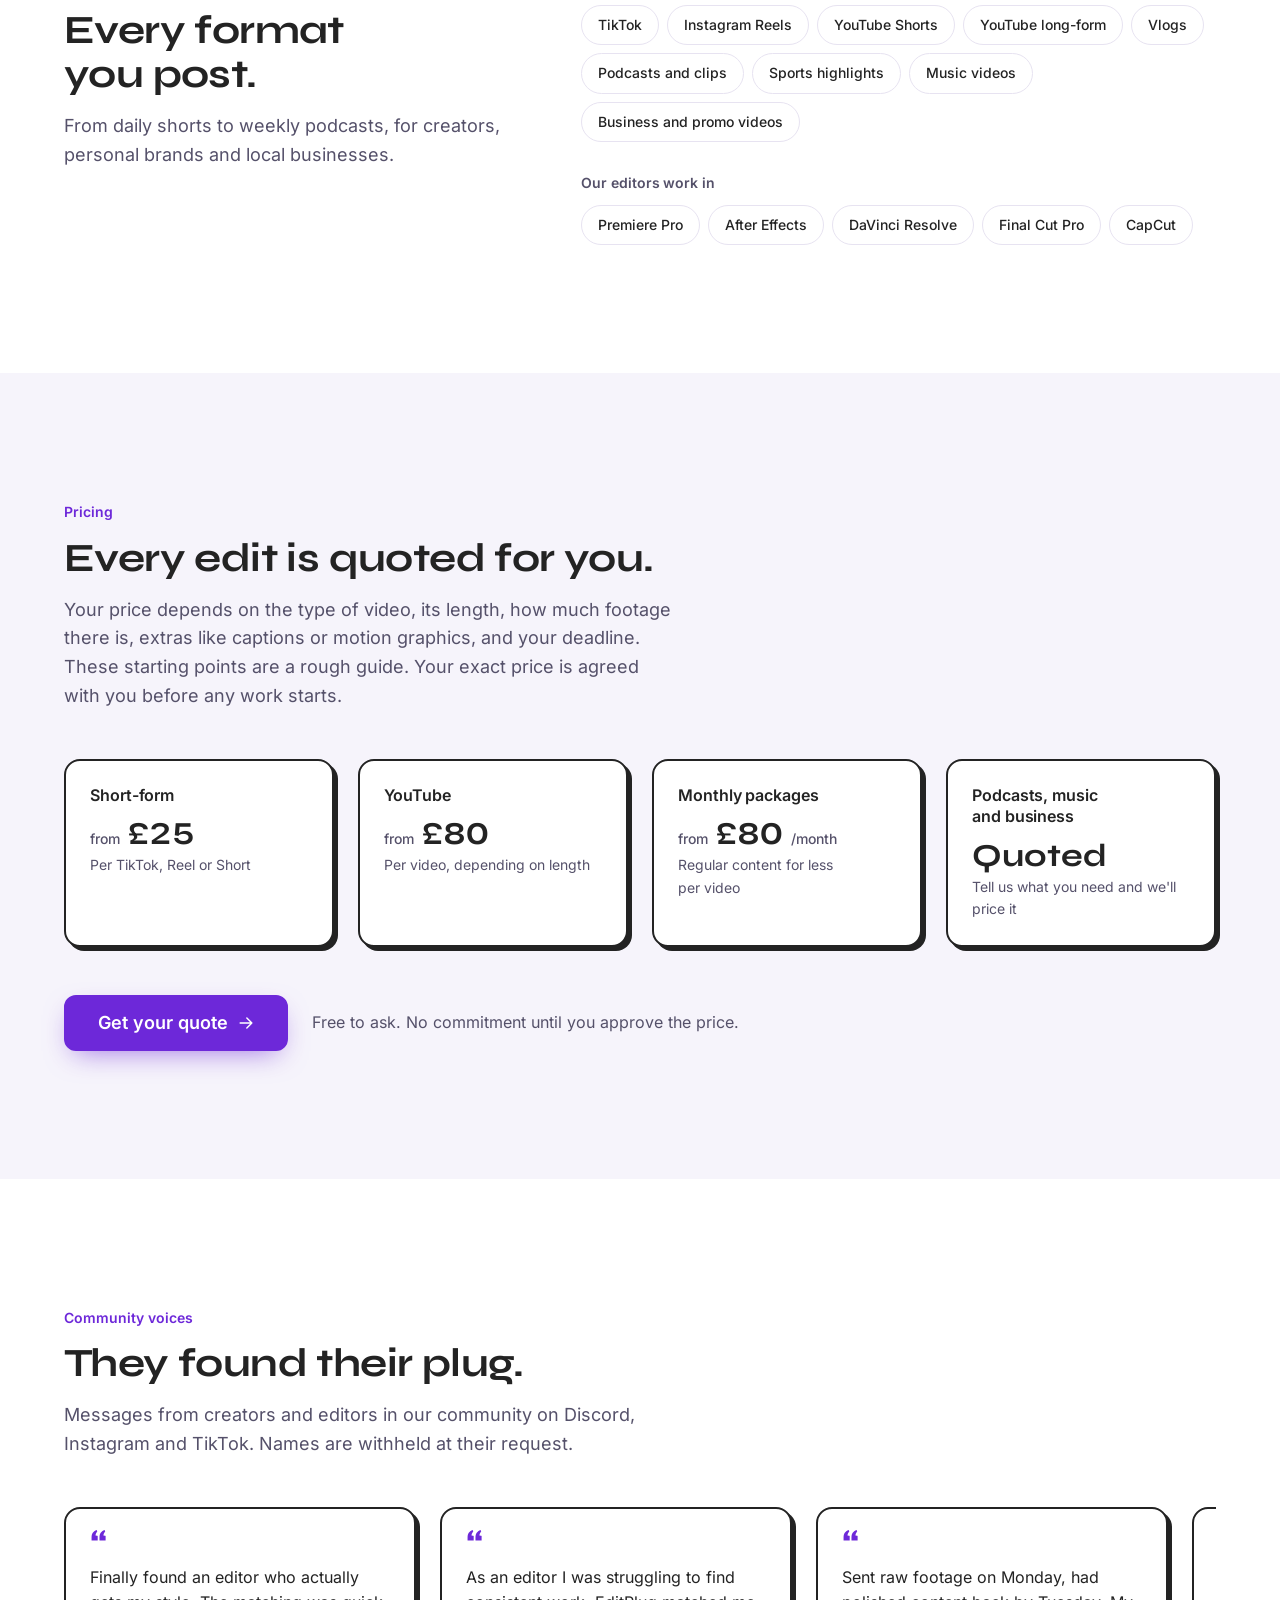
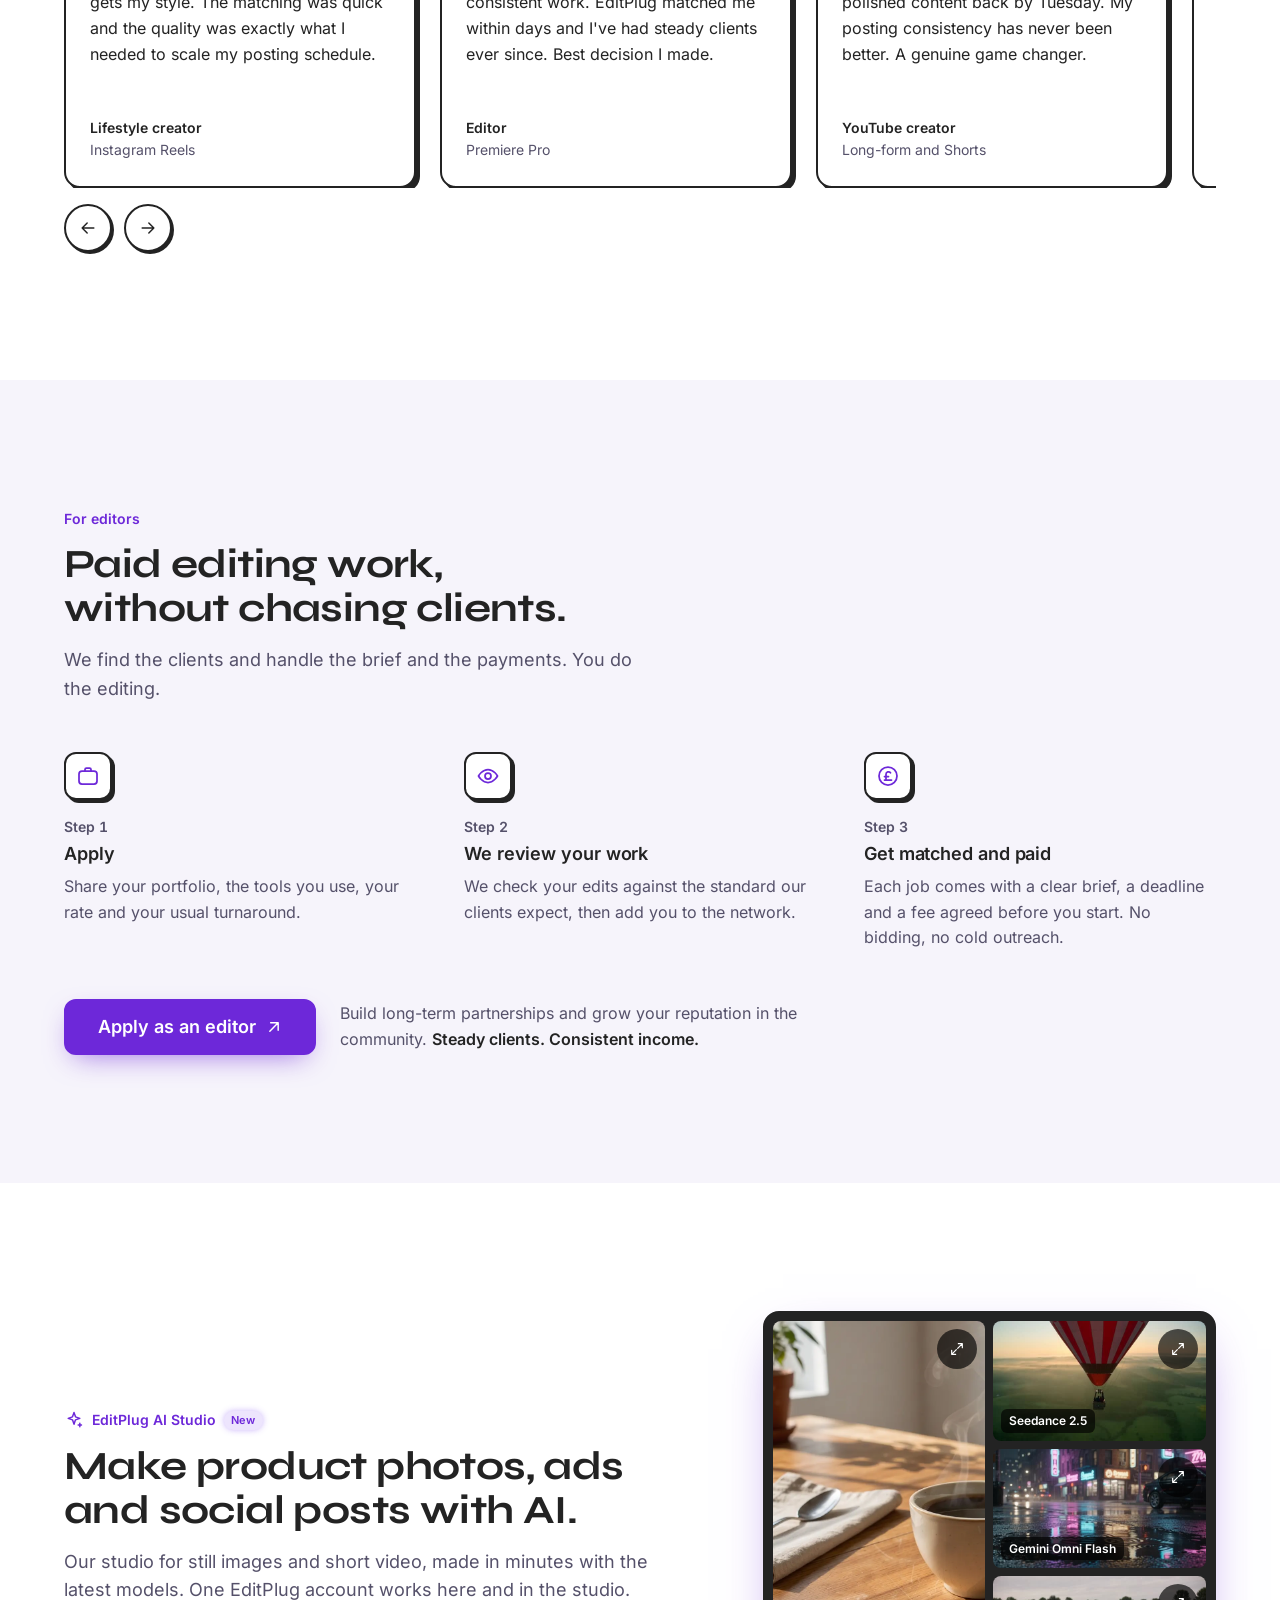
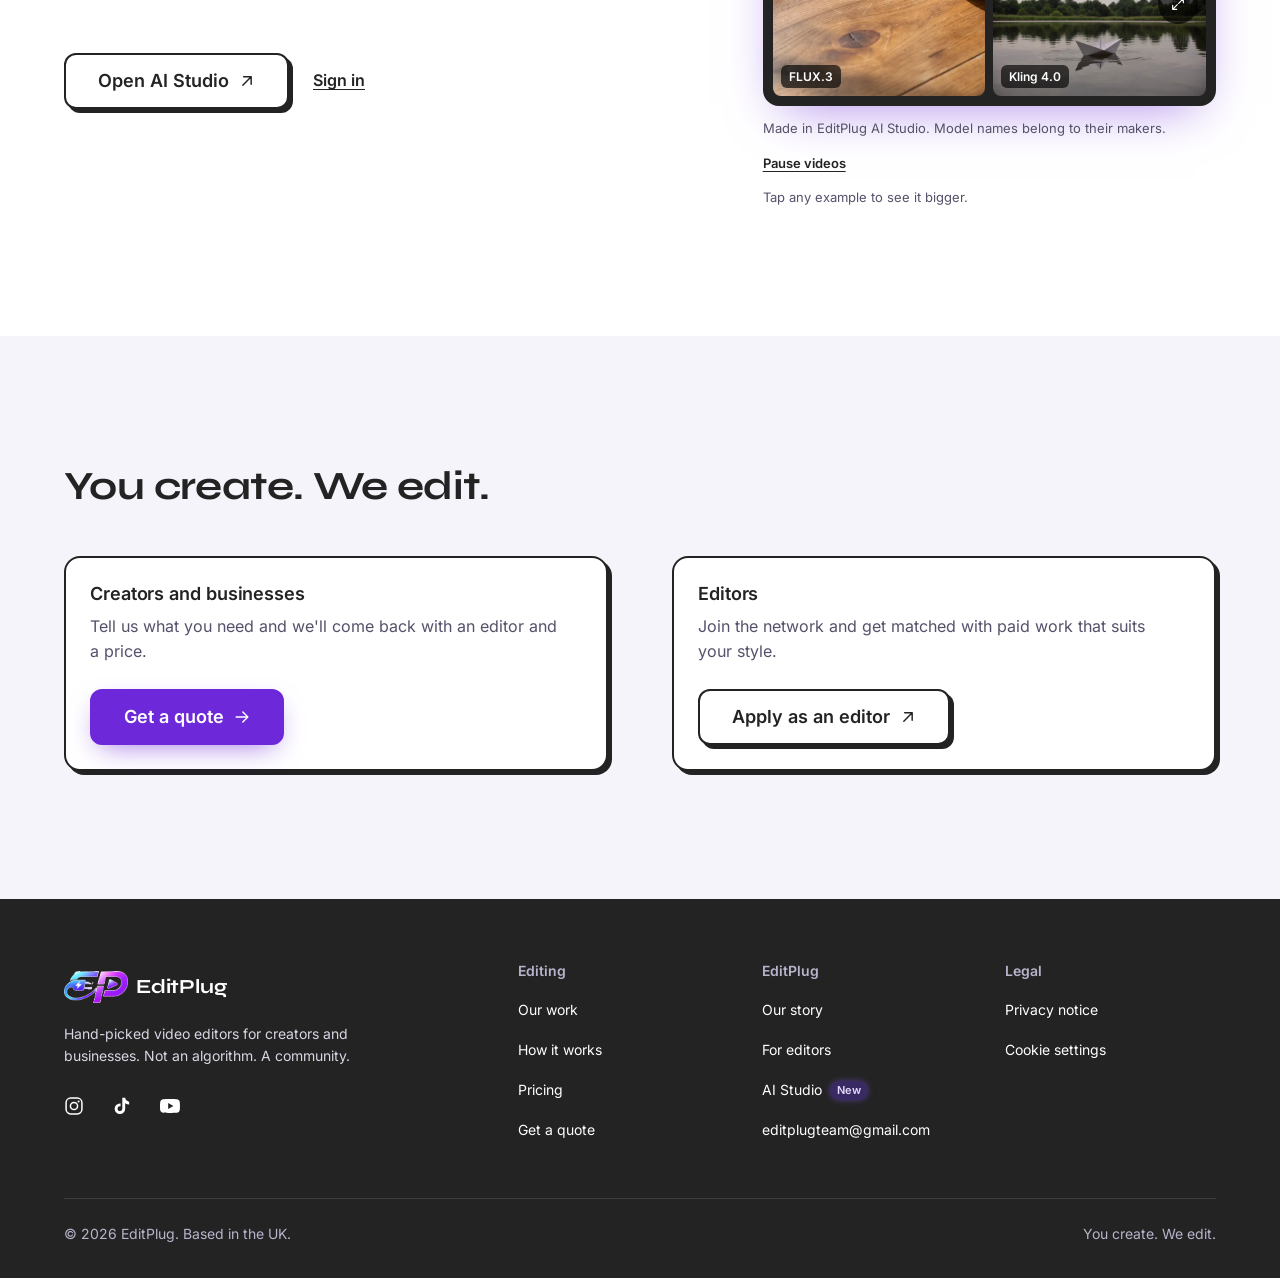
==== commit d5116510: "Makeover round 3: shared EditPlug account links, full site menu, 1080p before/after, enlargeable AI " ====
--- a/index.html
+++ b/index.html
@@ -49,7 +49,7 @@
               <strong>Open AI Studio</strong><span>Product photos, ads and social posts made with AI</span>
             </a>
             <a href="https://aistudio.editplug.com/sign-in?utm_source=editplug.com&amp;utm_medium=website&amp;utm_content=nav-signin" data-where="nav-signin">
-              <strong>Sign in</strong><span>Your AI Studio account, credits and creations</span>
+              <strong>Sign in</strong><span>One EditPlug account for AI Studio and your editing projects</span>
             </a>
             <a href="https://aistudio.editplug.com/pricing?utm_source=editplug.com&amp;utm_medium=website&amp;utm_content=nav-pricing" data-where="nav-pricing">
               <strong>AI Studio pricing</strong><span>Plans and credit packs</span>
@@ -59,22 +59,39 @@
       </ul>
     </nav>
     <div class="header-cta">
-      <a class="btn btn--sm" href="https://tally.so/r/3qzQBg" target="_blank" rel="noopener" data-wait data-where="header"><span class="btn-label">Get a quote</span><span class="sr-only"> (opens in a new tab)</span></a>
+      <a class="account-link" href="https://aistudio.editplug.com/sign-in?next=/app/projects&amp;utm_source=editplug.com&amp;utm_medium=website&amp;utm_content=header" data-account data-where="header-signin">Sign in</a>
+      <a class="btn btn--sm" href="https://aistudio.editplug.com/quote?utm_source=editplug.com&amp;utm_medium=website&amp;utm_content=header" data-where="header"><span class="btn-label">Get a quote</span></a>
       <button class="menu-btn" id="menu-btn" type="button" aria-expanded="false" aria-controls="mobile-menu" aria-label="Open menu">
+        <span class="menu-label" aria-hidden="true">Menu</span>
         <svg class="icon i-open" aria-hidden="true"><use href="/assets/icons.svg#menu"/></svg>
         <svg class="icon i-close" aria-hidden="true"><use href="/assets/icons.svg#close"/></svg>
       </button>
     </div>
   </div>
-  <nav class="wrap mobile-menu" id="mobile-menu" aria-label="Main" hidden>
-    <a href="#work">Work</a>
-    <a href="#story">Our story</a>
-    <a href="#how">How it works</a>
-    <a href="#pricing">Pricing</a>
-    <a href="#editors">For editors</a>
-    <p class="mobile-group">AI Studio <span class="tag-new">New</span></p>
-    <a class="sub" href="https://aistudio.editplug.com/?utm_source=editplug.com&amp;utm_medium=website&amp;utm_content=mobile-nav" data-where="mobile-nav">Open AI Studio</a>
-    <a class="sub" href="https://aistudio.editplug.com/sign-in?utm_source=editplug.com&amp;utm_medium=website&amp;utm_content=mobile-signin" data-where="mobile-signin">Sign in to AI Studio</a>
+  <nav class="wrap mobile-menu" id="mobile-menu" aria-label="Site menu" hidden>
+    <div class="menu-col">
+      <p class="mobile-group">On this page</p>
+      <a href="#work">Our work</a>
+      <a href="#story">Our story</a>
+      <a href="#how">How it works</a>
+      <a href="#pricing">Pricing</a>
+      <a href="#reviews">Community voices</a>
+      <a href="#editors">For editors</a>
+      <a href="#ai-studio">AI Studio examples</a>
+    </div>
+    <div class="menu-col">
+      <p class="mobile-group">Your EditPlug account</p>
+      <a href="https://aistudio.editplug.com/sign-in?next=/app/projects&amp;utm_source=editplug.com&amp;utm_medium=website&amp;utm_content=menu" data-account data-where="menu-signin">Sign in</a>
+      <a href="https://aistudio.editplug.com/sign-up?next=/app/projects&amp;utm_source=editplug.com&amp;utm_medium=website&amp;utm_content=menu-signup" data-account-out data-where="menu-signup">Create a free account</a>
+      <a href="https://aistudio.editplug.com/quote?utm_source=editplug.com&amp;utm_medium=website&amp;utm_content=menu" data-where="menu">Get a quote</a>
+      <p class="menu-note">One account for your editing projects and AI Studio.</p>
+    </div>
+    <div class="menu-col">
+      <p class="mobile-group">AI Studio <span class="tag-new">New</span></p>
+      <a href="https://aistudio.editplug.com/?utm_source=editplug.com&amp;utm_medium=website&amp;utm_content=menu-studio" data-where="menu-studio">Open AI Studio</a>
+      <a href="https://aistudio.editplug.com/pricing?utm_source=editplug.com&amp;utm_medium=website&amp;utm_content=menu-studio-pricing" data-where="menu-studio-pricing">AI Studio pricing</a>
+      <a href="https://tally.so/r/wLOxXp" target="_blank" rel="noopener" data-where="menu">Apply as an editor<span class="sr-only"> (opens in a new tab)</span></a>
+    </div>
   </nav>
 </header>
 
@@ -86,7 +103,7 @@
       <h1 id="hero-title">We match creators and businesses with <span class="grad">the right video editor.</span></h1>
       <p class="lede">Tell us what you make and where you post. We personally pick a vetted editor who fits your style, platform and budget, then manage the edit from brief to final file. Not an algorithm. A community.</p>
       <div class="hero-actions">
-        <a class="btn btn--lg" href="https://tally.so/r/3qzQBg" target="_blank" rel="noopener" data-wait data-where="hero"><span class="btn-label">Get a quote</span><svg class="icon" aria-hidden="true"><use href="/assets/icons.svg#arrow-up-right"/></svg><span class="sr-only"> (opens in a new tab)</span></a>
+        <a class="btn btn--lg" href="https://aistudio.editplug.com/quote?utm_source=editplug.com&amp;utm_medium=website&amp;utm_content=hero" data-where="hero"><span class="btn-label">Get a quote</span><svg class="icon" aria-hidden="true"><use href="/assets/icons.svg#arrow-right"/></svg></a>
         <a class="text-link" href="#editors">Are you an editor? Join the network <svg class="icon" aria-hidden="true"><use href="/assets/icons.svg#arrow-right"/></svg></a>
       </div>
     </div>
@@ -116,19 +133,28 @@
 
       <div class="ba">
         <figure>
-          <!-- PLACEHOLDER: a 9-second raw clip from Paul's shoot (the same moments as the intro).
-               Replace this div with: <video controls playsinline preload="none" poster="/assets/media/paul-raw.jpg" width="568" height="320"><source src="/assets/media/paul-raw.mp4" type="video/mp4"></video> -->
-          <div class="ph"><svg class="icon" aria-hidden="true"><use href="/assets/icons.svg#play"/></svg><span>The raw footage for this edit, coming soon</span></div>
-          <figcaption>Before</figcaption>
+          <video controls playsinline preload="none" controlslist="nodownload noplaybackrate" disablepictureinpicture poster="/assets/media/paul-before.jpg" width="1920" height="1080" data-src="/assets/media/paul-before" aria-label="Before: raw footage straight from the camera">
+            <source src="/assets/media/paul-before-1080.mp4" type="video/mp4">
+          </video>
+          <figcaption>Before: raw footage</figcaption>
         </figure>
         <figure>
-          <video controls playsinline preload="none" poster="/assets/media/paul-intro.jpg" width="568" height="320" aria-label="After: the edited intro for Paulinho's YouTube vlog">
-            <source src="/assets/media/paul-intro.mp4" type="video/mp4">
+          <video controls playsinline preload="none" controlslist="nodownload noplaybackrate" disablepictureinpicture poster="/assets/media/paul-after.jpg" width="1920" height="1080" data-src="/assets/media/paul-after" aria-label="After: the finished intro for Paulinho's YouTube vlog">
+            <source src="/assets/media/paul-after-1080.mp4" type="video/mp4">
           </video>
-          <figcaption>After</figcaption>
+          <figcaption>After: the finished intro</figcaption>
         </figure>
       </div>
-      <p class="ba-caption"><strong>Paulinho1st, YouTube vlog.</strong> Night-out footage cut into a fast, punchy intro with titles and music.</p>
+      <div class="ba-foot">
+        <p class="ba-caption"><strong>An example intro, made from raw vlog footage.</strong> Paulinho1st's night out, cut into a fast, punchy YouTube intro with titles, effects and music. Shown with his permission.</p>
+        <label class="quality" for="ba-quality">Quality
+          <select id="ba-quality">
+            <option value="1080" selected>1080p HD</option>
+            <option value="720">720p</option>
+            <option value="360">360p (saves data)</option>
+          </select>
+        </label>
+      </div>
 
       <ul class="formats" role="list">
         <li class="card">
@@ -245,7 +271,7 @@
         </li>
       </ul>
       <div class="price-cta">
-        <a class="btn btn--lg" href="https://tally.so/r/3qzQBg" target="_blank" rel="noopener" data-wait data-where="pricing"><span class="btn-label">Get your quote</span><svg class="icon" aria-hidden="true"><use href="/assets/icons.svg#arrow-up-right"/></svg><span class="sr-only"> (opens in a new tab)</span></a>
+        <a class="btn btn--lg" href="https://aistudio.editplug.com/quote?utm_source=editplug.com&amp;utm_medium=website&amp;utm_content=pricing" data-where="pricing"><span class="btn-label">Get your quote</span><svg class="icon" aria-hidden="true"><use href="/assets/icons.svg#arrow-right"/></svg></a>
         <p class="muted">Free to ask. No commitment until you approve the price.</p>
       </div>
     </div>
@@ -260,7 +286,6 @@
           <h2 class="h2" id="reviews-title">They found their plug.</h2>
           <p class="lede">Messages from creators and editors in our community on Discord, Instagram and TikTok. Names are withheld at their request.</p>
         </div>
-        <p class="community-n"><span class="num">200+</span> followers across Discord, Instagram and TikTok</p>
       </div>
       <div class="carousel">
         <ul class="reviews" role="list" id="reviews-track" tabindex="0" aria-label="Community messages, scroll sideways for more">
@@ -320,7 +345,7 @@
       <div>
         <p class="eyebrow"><svg class="icon icon--sm" aria-hidden="true"><use href="/assets/icons.svg#sparkle"/></svg>EditPlug AI Studio <span class="tag-new">New</span></p>
         <h2 class="h2" id="studio-title">Make product photos, ads and social posts with AI.</h2>
-        <p class="lede">Our studio for still images and short video, made in minutes with the latest models. Your account, credits and creations all live on the studio.</p>
+        <p class="lede">Our studio for still images and short video, made in minutes with the latest models. One EditPlug account works here and in the studio.</p>
         <div class="price-cta">
           <a class="btn btn--ghost btn--lg" href="https://aistudio.editplug.com/?utm_source=editplug.com&amp;utm_medium=website&amp;utm_content=section" data-where="section"><span class="btn-label">Open AI Studio</span><svg class="icon" aria-hidden="true"><use href="/assets/icons.svg#arrow-up-right"/></svg></a>
           <a class="text-link" href="https://aistudio.editplug.com/sign-in?utm_source=editplug.com&amp;utm_medium=website&amp;utm_content=section-signin" data-where="section-signin">Sign in</a>
@@ -331,23 +356,28 @@
           <figure class="tile tile--tall">
             <img src="/assets/media/flux3.webp" width="900" height="1125" loading="lazy" alt="Made with FLUX.3 in AI Studio: a ceramic coffee cup on an oak table in morning light">
             <figcaption>FLUX.3</figcaption>
+            <button type="button" class="tile-zoom" data-zoom aria-label="Enlarge the FLUX.3 example"><svg class="icon icon--xs" aria-hidden="true"><use href="/assets/icons.svg#expand"/></svg></button>
           </figure>
           <figure class="tile">
             <video class="auto" muted loop playsinline preload="none" poster="/assets/media/seedance25-t2v.jpg" width="640" height="360" aria-label="Made with Seedance 2.5 in AI Studio: a hot air balloon rising over green hills at sunrise"><source src="/assets/media/seedance25-t2v.mp4" type="video/mp4"></video>
             <figcaption>Seedance 2.5</figcaption>
+            <button type="button" class="tile-zoom" data-zoom aria-label="Enlarge the Seedance 2.5 example"><svg class="icon icon--xs" aria-hidden="true"><use href="/assets/icons.svg#expand"/></svg></button>
           </figure>
           <figure class="tile">
             <video class="auto" muted loop playsinline preload="none" poster="/assets/media/gemini-omni-flash-t2v.jpg" width="640" height="360" aria-label="Made with Google Gemini Omni Flash in AI Studio: rain on a city street at night with neon reflections"><source src="/assets/media/gemini-omni-flash-t2v.mp4" type="video/mp4"></video>
             <figcaption>Gemini Omni Flash</figcaption>
+            <button type="button" class="tile-zoom" data-zoom aria-label="Enlarge the Gemini Omni Flash example"><svg class="icon icon--xs" aria-hidden="true"><use href="/assets/icons.svg#expand"/></svg></button>
           </figure>
           <figure class="tile">
             <video class="auto" muted loop playsinline preload="none" poster="/assets/media/kling4-flash-t2v.jpg" width="640" height="360" aria-label="Made with Kling 4.0 Flash in AI Studio: a paper boat drifting on a calm pond"><source src="/assets/media/kling4-flash-t2v.mp4" type="video/mp4"></video>
             <figcaption>Kling 4.0</figcaption>
+            <button type="button" class="tile-zoom" data-zoom aria-label="Enlarge the Kling 4.0 example"><svg class="icon icon--xs" aria-hidden="true"><use href="/assets/icons.svg#expand"/></svg></button>
           </figure>
         </div>
         <div class="studio-foot">
           <p>Made in EditPlug AI Studio. Model names belong to their makers.</p>
           <button type="button" class="linklike-btn" id="studio-toggle" aria-pressed="false">Pause videos</button>
+          <span class="studio-tip">Tap any example to see it bigger.</span>
         </div>
       </div>
     </div>
@@ -361,7 +391,7 @@
         <div class="card">
           <h3>Creators and businesses</h3>
           <p>Tell us what you need and we'll come back with an editor and a price.</p>
-          <a class="btn btn--lg" href="https://tally.so/r/3qzQBg" target="_blank" rel="noopener" data-wait data-where="final"><span class="btn-label">Get a quote</span><svg class="icon" aria-hidden="true"><use href="/assets/icons.svg#arrow-up-right"/></svg><span class="sr-only"> (opens in a new tab)</span></a>
+          <a class="btn btn--lg" href="https://aistudio.editplug.com/quote?utm_source=editplug.com&amp;utm_medium=website&amp;utm_content=final" data-where="final"><span class="btn-label">Get a quote</span><svg class="icon" aria-hidden="true"><use href="/assets/icons.svg#arrow-right"/></svg></a>
         </div>
         <div class="card">
           <h3>Editors</h3>
@@ -391,7 +421,7 @@
           <li><a href="#work">Our work</a></li>
           <li><a href="#how">How it works</a></li>
           <li><a href="#pricing">Pricing</a></li>
-          <li><a href="https://tally.so/r/3qzQBg" target="_blank" rel="noopener" data-where="footer">Get a quote<span class="sr-only"> (opens in a new tab)</span></a></li>
+          <li><a href="https://aistudio.editplug.com/quote?utm_source=editplug.com&amp;utm_medium=website&amp;utm_content=footer" data-where="footer">Get a quote</a></li>
         </ul>
       </nav>
       <nav aria-labelledby="f-more">
@@ -417,6 +447,14 @@
     </div>
   </div>
 </footer>
+
+<dialog class="lightbox" id="lightbox" aria-labelledby="lightbox-title">
+  <div class="lightbox-head">
+    <p id="lightbox-title"></p>
+    <button type="button" class="round-btn" data-close aria-label="Close"><svg class="icon" aria-hidden="true"><use href="/assets/icons.svg#close"/></svg></button>
+  </div>
+  <div class="lightbox-body"></div>
+</dialog>
 
 <div class="consent" id="consent" role="region" aria-labelledby="consent-title" hidden>
   <h2 id="consent-title">Can we measure visits?</h2>
--- a/assets/site.css
+++ b/assets/site.css
@@ -186,7 +186,6 @@
 .mobile-menu a { display: flex; align-items: center; gap: var(--s-2); min-height: 52px; font-size: var(--text-md); font-weight: 500; text-decoration: none; border-bottom: 1px solid var(--line); }
 @media (min-width: 60rem) {
   .nav { display: block; }
-  .menu-btn, .mobile-menu { display: none !important; }
 }
 
 /* "New" tag on the AI Studio link: mirrors the studio's glowing EditPlug link
@@ -507,3 +506,43 @@
   .marquee ul[aria-hidden="true"], .marquee-toggle { display: none; }
   .btn:hover, .btn--ghost:hover, .round-btn:hover { transform: none; }
 }
+
+/* ---------- Round 3 ---------- */
+
+/* Header: account link and a menu button at every width */
+.account-link { display: none; align-items: center; min-height: 44px; padding: 0 var(--s-3); border-radius: var(--r-control); color: var(--ink); font-size: var(--text-xs); font-weight: 600; text-decoration: none; }
+.account-link:hover { background: var(--surface); }
+@media (min-width: 30rem) { .account-link { display: inline-flex; } }
+.menu-btn { width: auto; min-width: 48px; gap: var(--s-2); padding: 0 var(--s-2); font: 600 var(--text-xs) var(--font-body); }
+.menu-label { display: none; }
+@media (min-width: 60rem) { .menu-label { display: inline; } .menu-btn { margin-right: 0; border: var(--bw) solid var(--ink); height: 44px; } }
+
+/* The site menu: one column on phones, three on wider screens */
+.mobile-menu .menu-col { display: grid; align-content: start; }
+.mobile-menu .mobile-group { margin-top: var(--s-4); }
+.menu-note { margin: var(--s-2) 0 0; color: var(--muted); font-size: 0.8125rem; }
+@media (min-width: 48rem) {
+  .mobile-menu:not([hidden]) { display: grid; grid-template-columns: repeat(3, minmax(0, 1fr)); gap: var(--s-8); padding-block: var(--s-4) var(--s-8); }
+  .mobile-menu a { min-height: 44px; font-size: var(--text-sm, 1rem); }
+}
+
+/* Work: Before and After */
+.ba figure { margin: 0; }
+.ba video { object-fit: contain; }
+.ba-foot { display: flex; flex-wrap: wrap; justify-content: space-between; align-items: center; gap: var(--s-3) var(--s-6); margin-top: var(--s-4); }
+.ba-foot .ba-caption { margin: 0; max-width: 46rem; }
+.quality { display: inline-flex; align-items: center; gap: var(--s-2); font-size: var(--text-xs); font-weight: 600; }
+.quality select { min-height: 40px; padding: 0 var(--s-3); border: var(--bw) solid var(--ink); border-radius: var(--r-control); background: var(--paper); color: var(--ink); font: inherit; box-shadow: 2px 2px 0 0 var(--ink); cursor: pointer; }
+
+/* AI Studio examples: enlarge */
+.tile { cursor: zoom-in; }
+.tile-zoom { position: absolute; right: var(--s-2); top: var(--s-2); display: grid; place-items: center; width: 40px; height: 40px; border: 0; border-radius: 50%; background: rgb(0 0 0 / 0.65); color: #fff; cursor: pointer; }
+.tile-zoom:hover, .tile-zoom:focus-visible { background: var(--accent); }
+.studio-tip { flex-basis: 100%; }
+
+.lightbox { width: min(100% - 2rem, 72rem); max-height: calc(100dvh - 2rem); padding: var(--s-3); border: var(--bw) solid var(--ink); border-radius: var(--r-card); background: var(--ink); color: #fff; box-shadow: var(--shadow-card); }
+.lightbox::backdrop { background: rgb(10 8 20 / 0.8); }
+.lightbox-head { display: flex; justify-content: space-between; align-items: center; gap: var(--s-3); margin-bottom: var(--s-2); }
+.lightbox-head p { margin: 0; font-weight: 600; }
+.lightbox-body img, .lightbox-body video { display: block; width: 100%; max-height: calc(100dvh - 8rem); object-fit: contain; border-radius: var(--r-inner); background: #000; }
+.mobile-menu a[hidden] { display: none; }
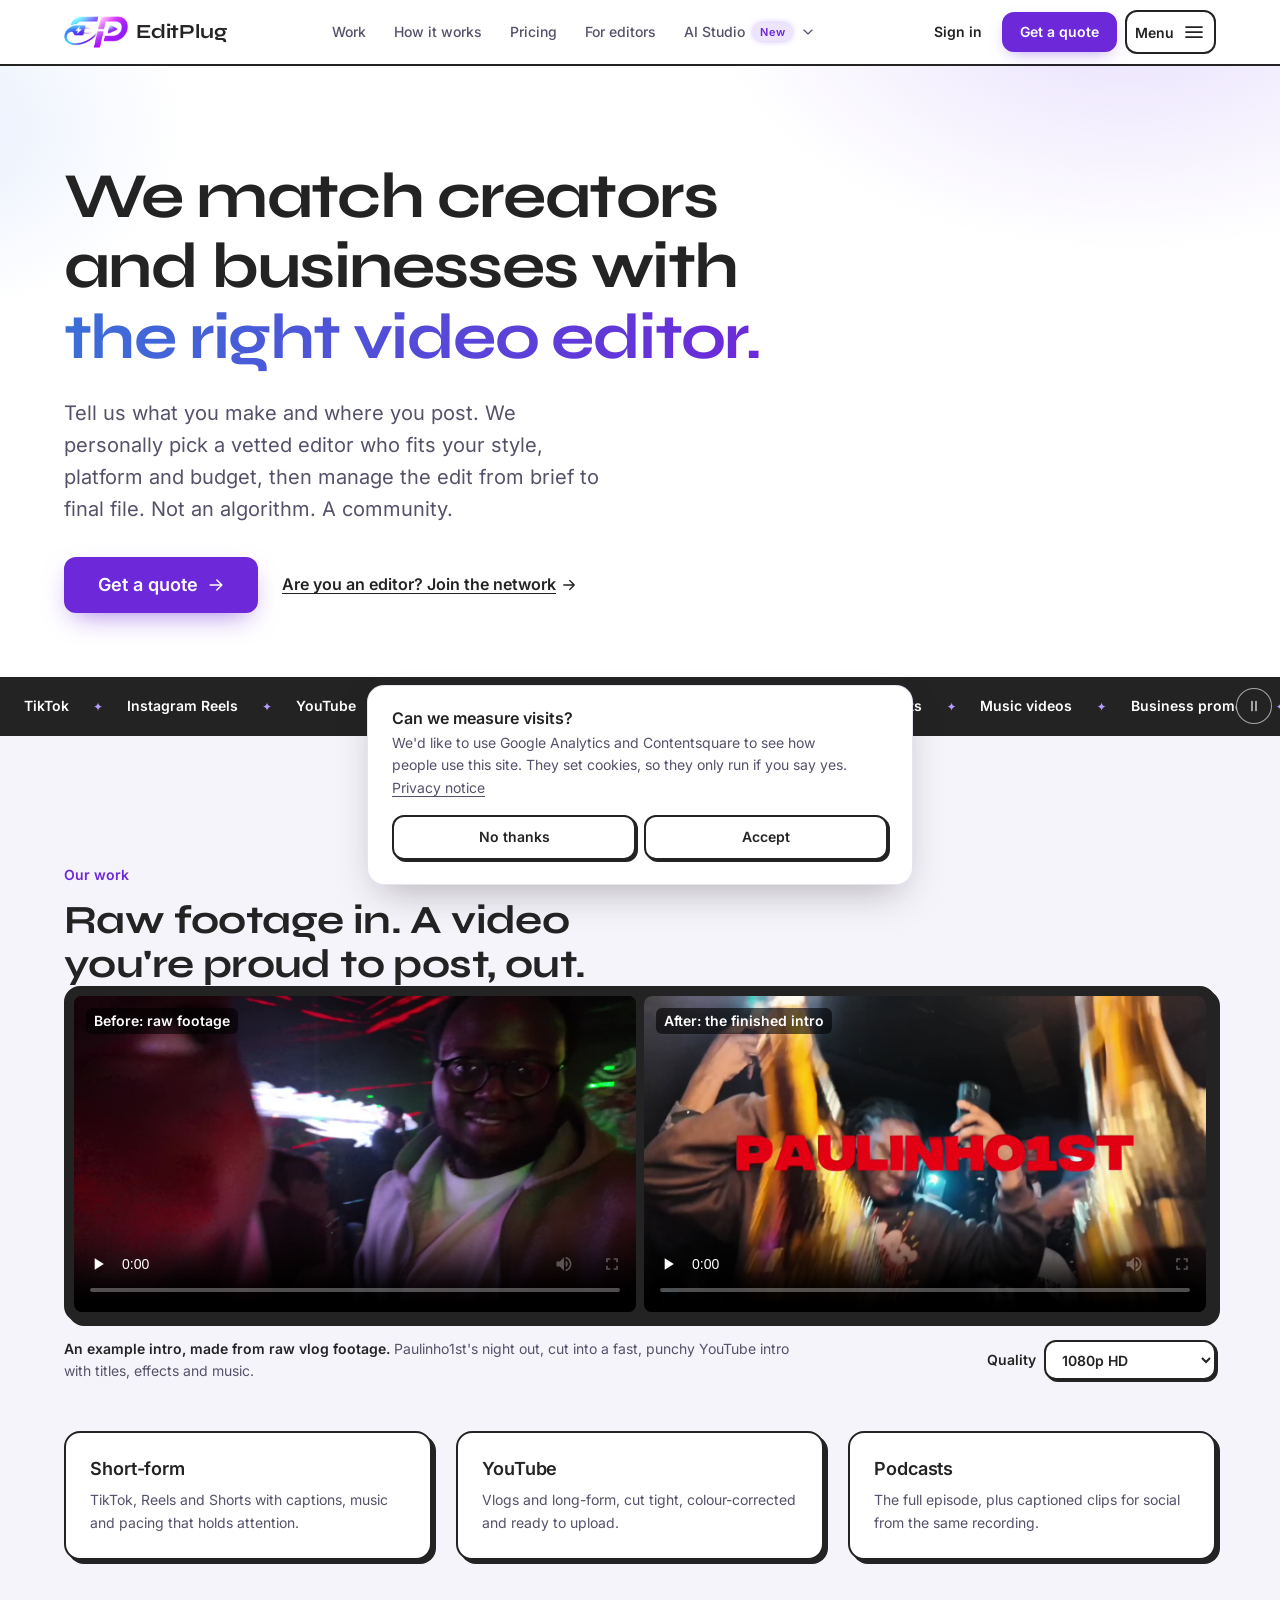
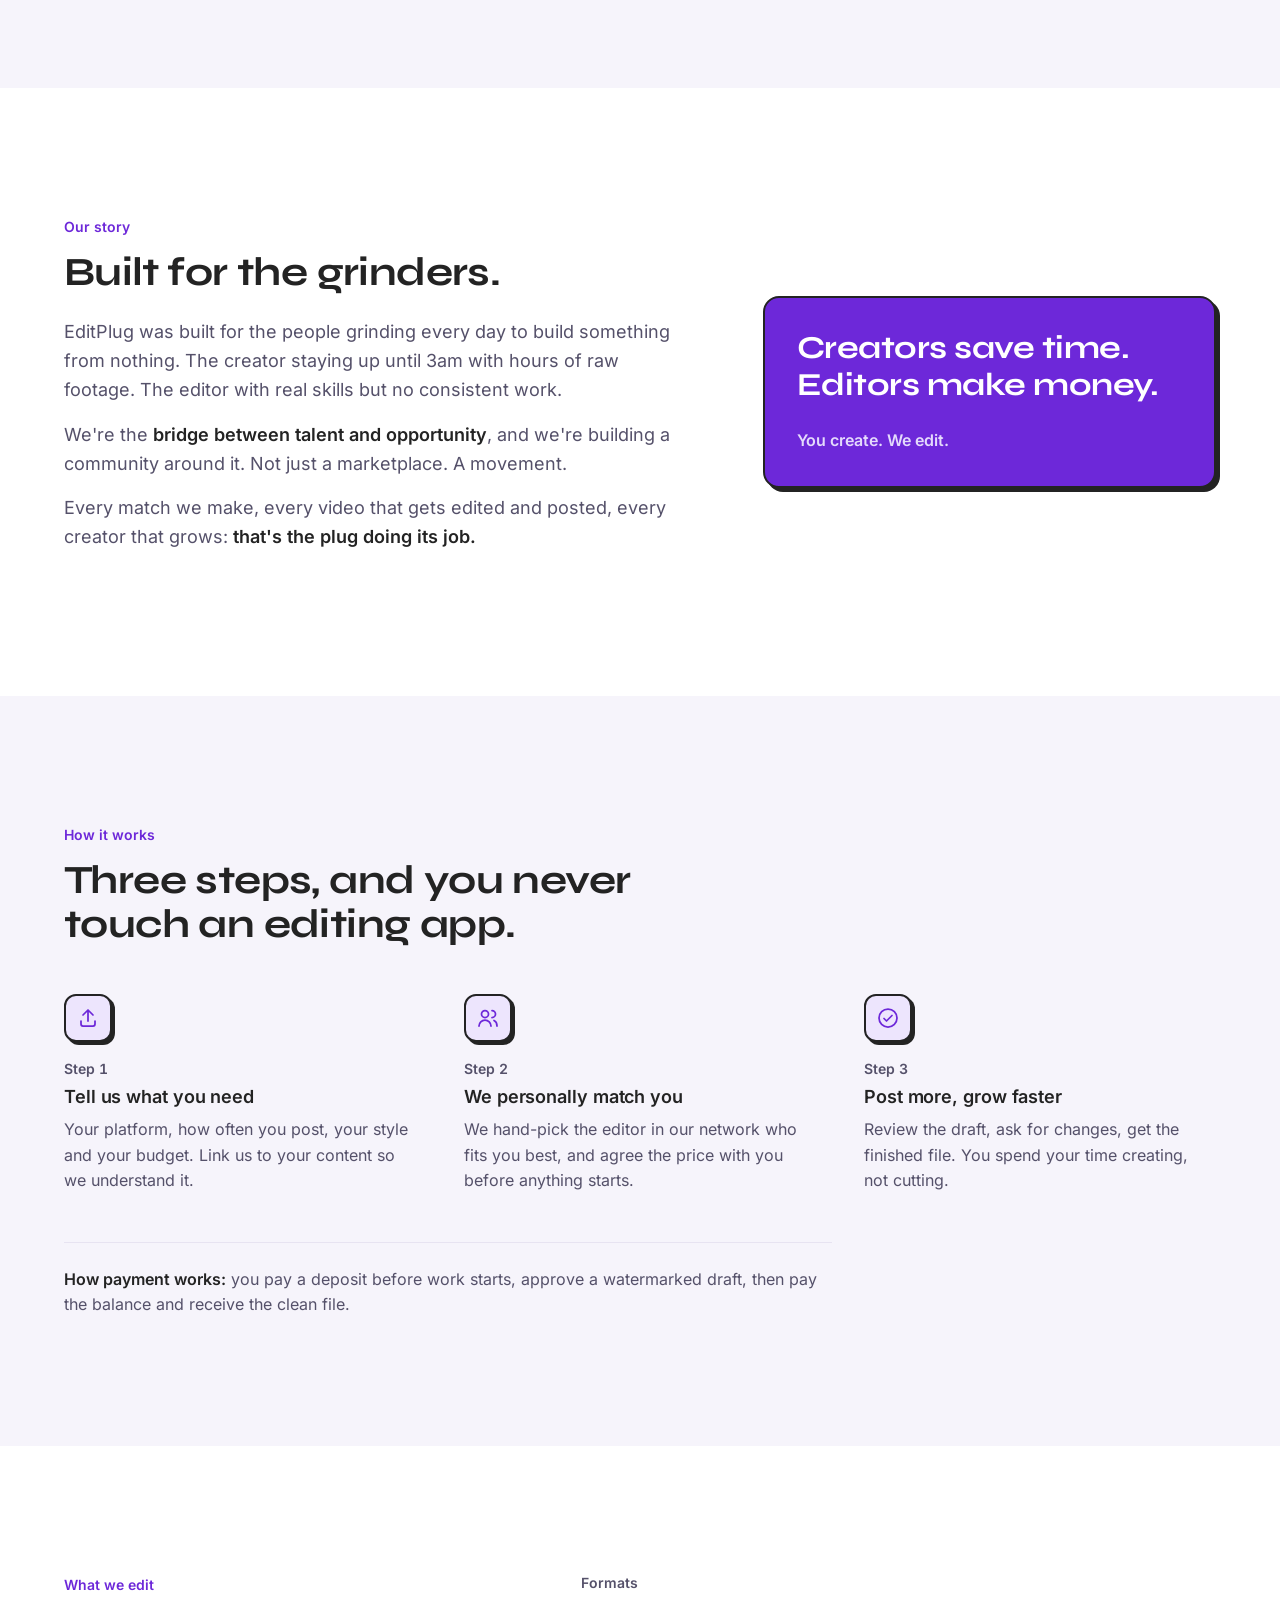
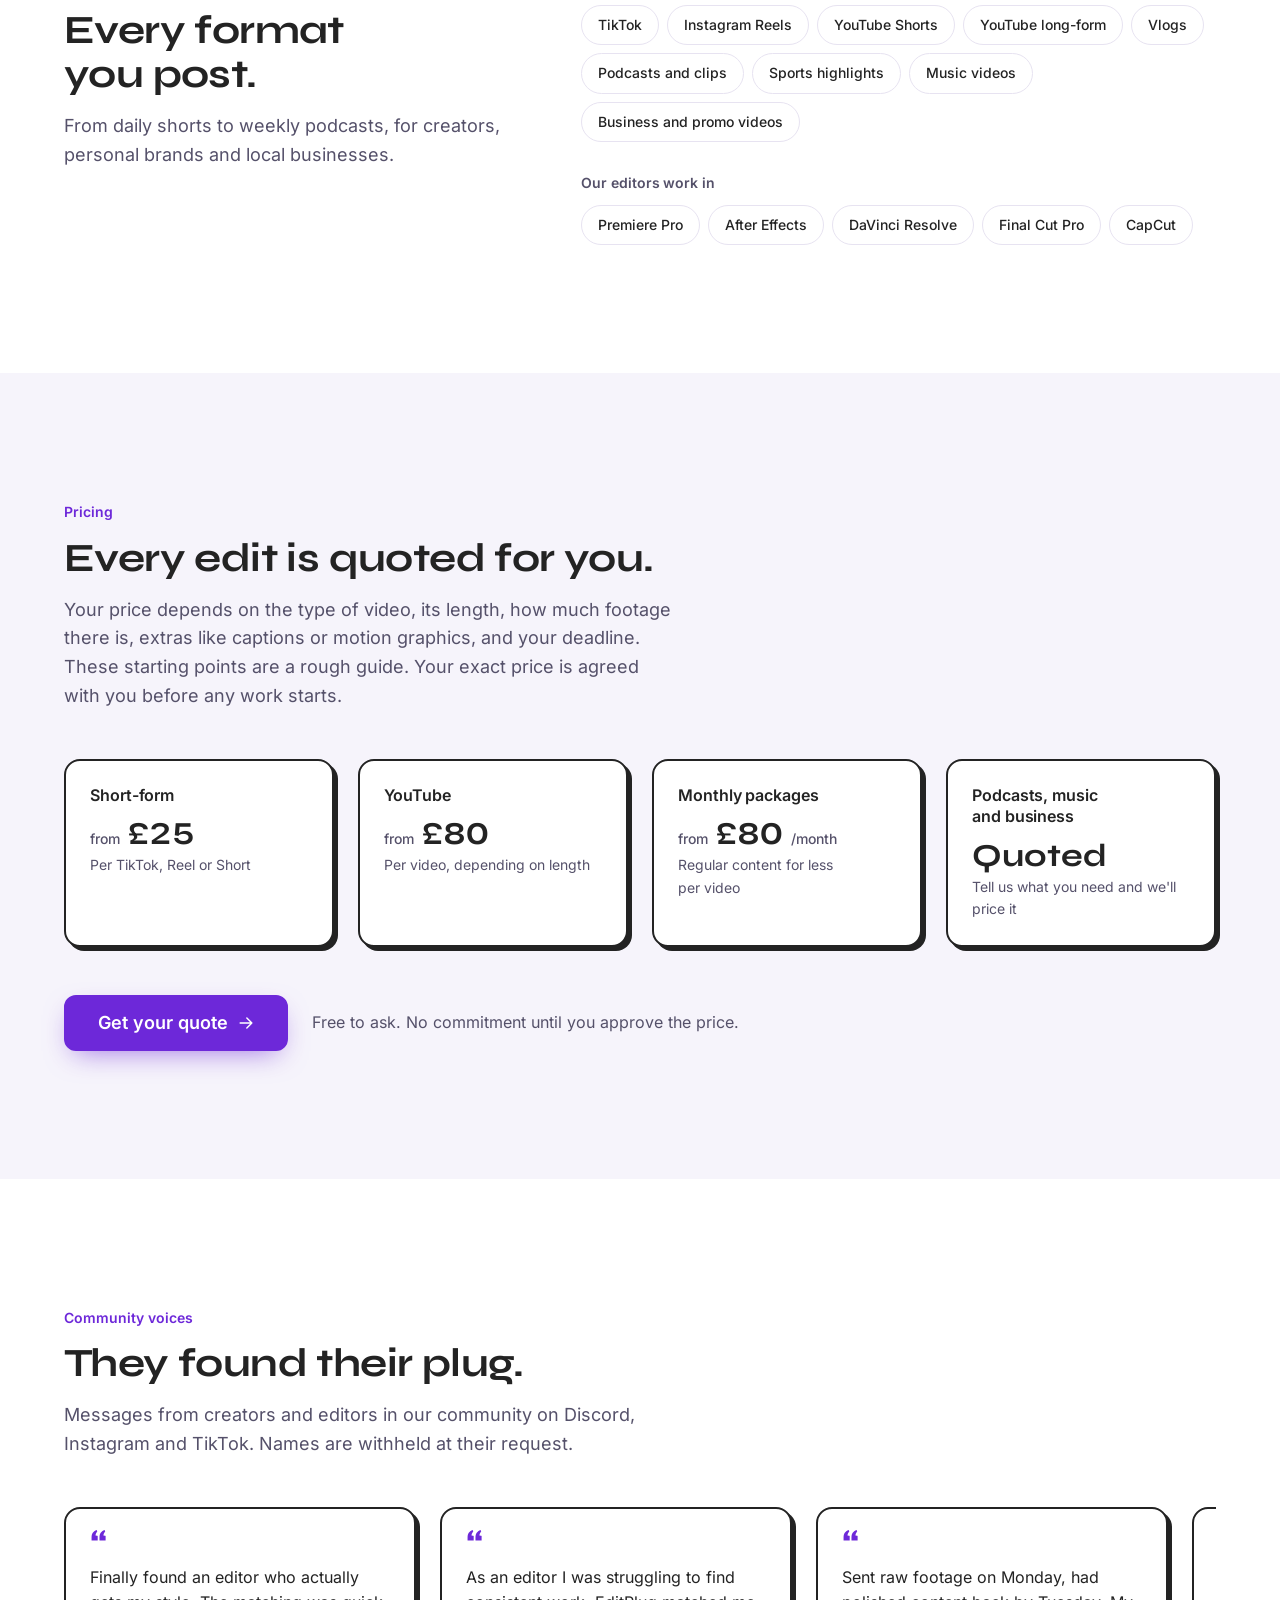
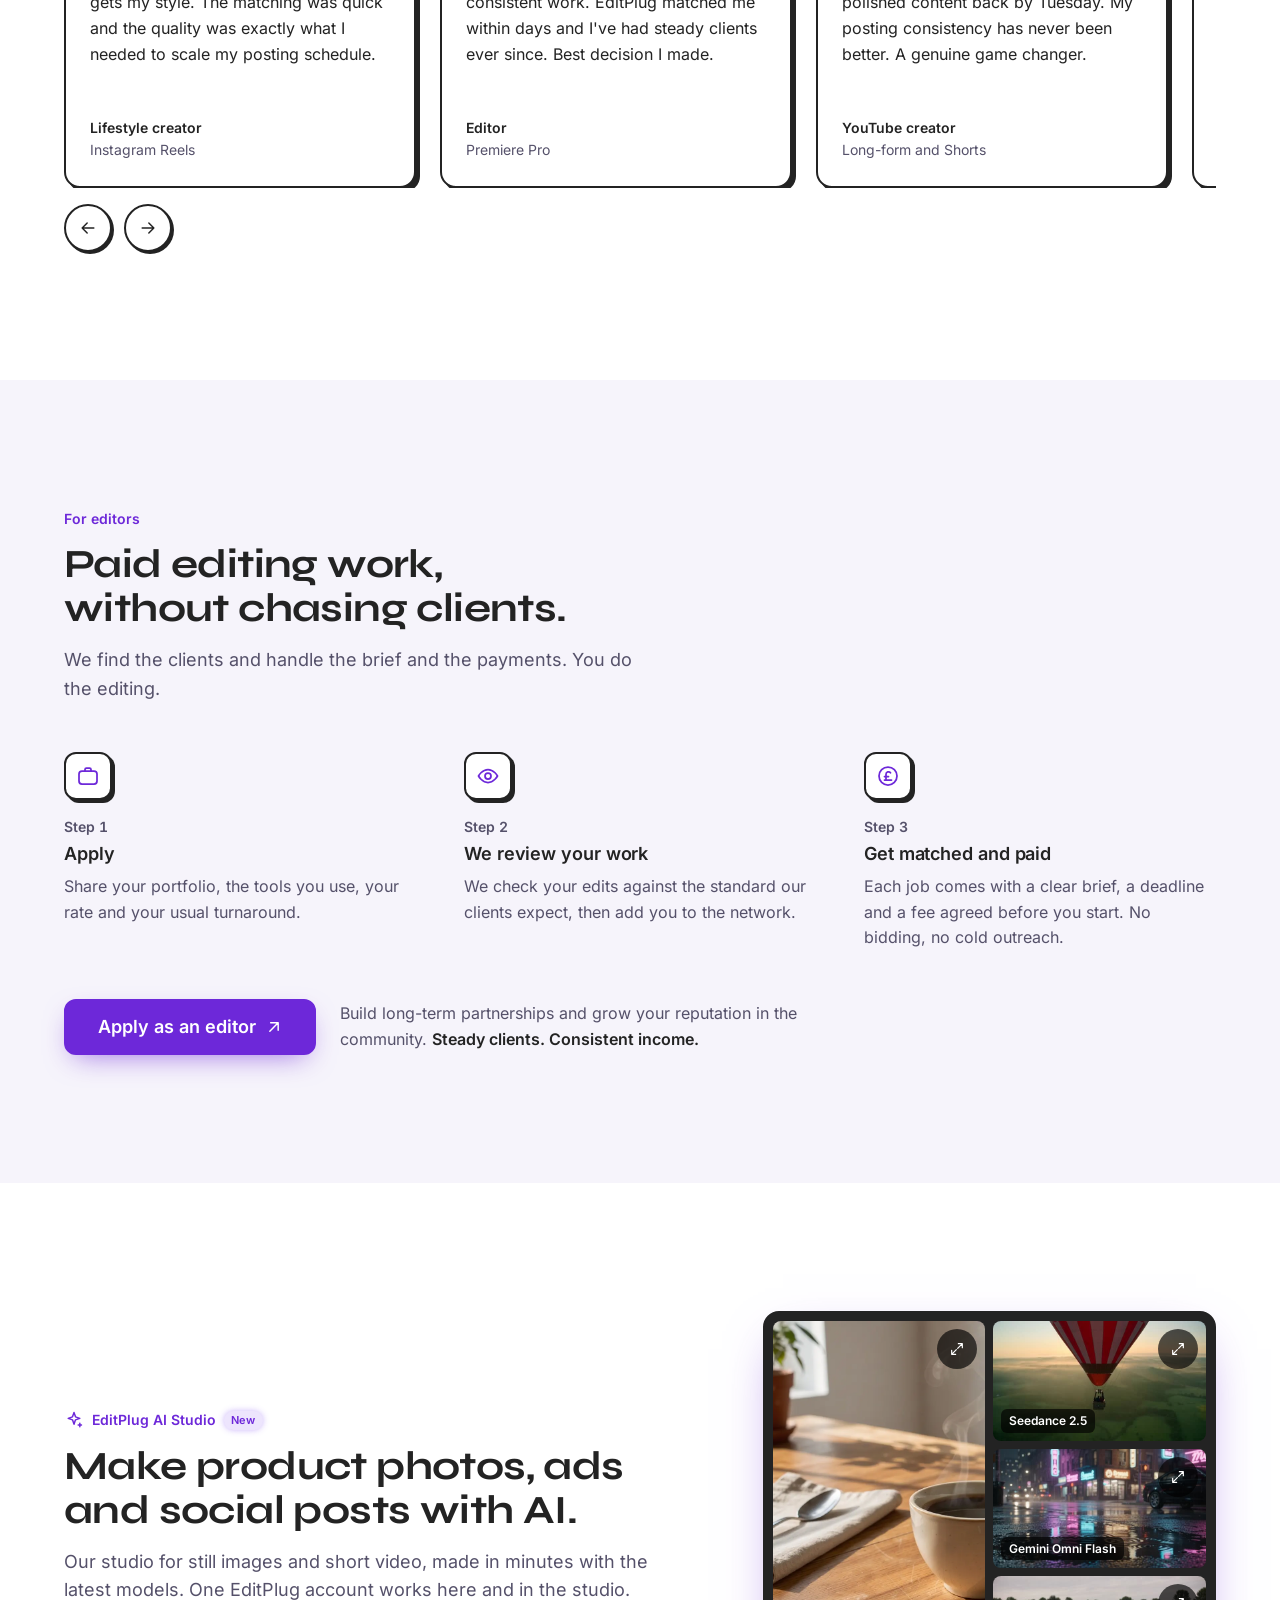
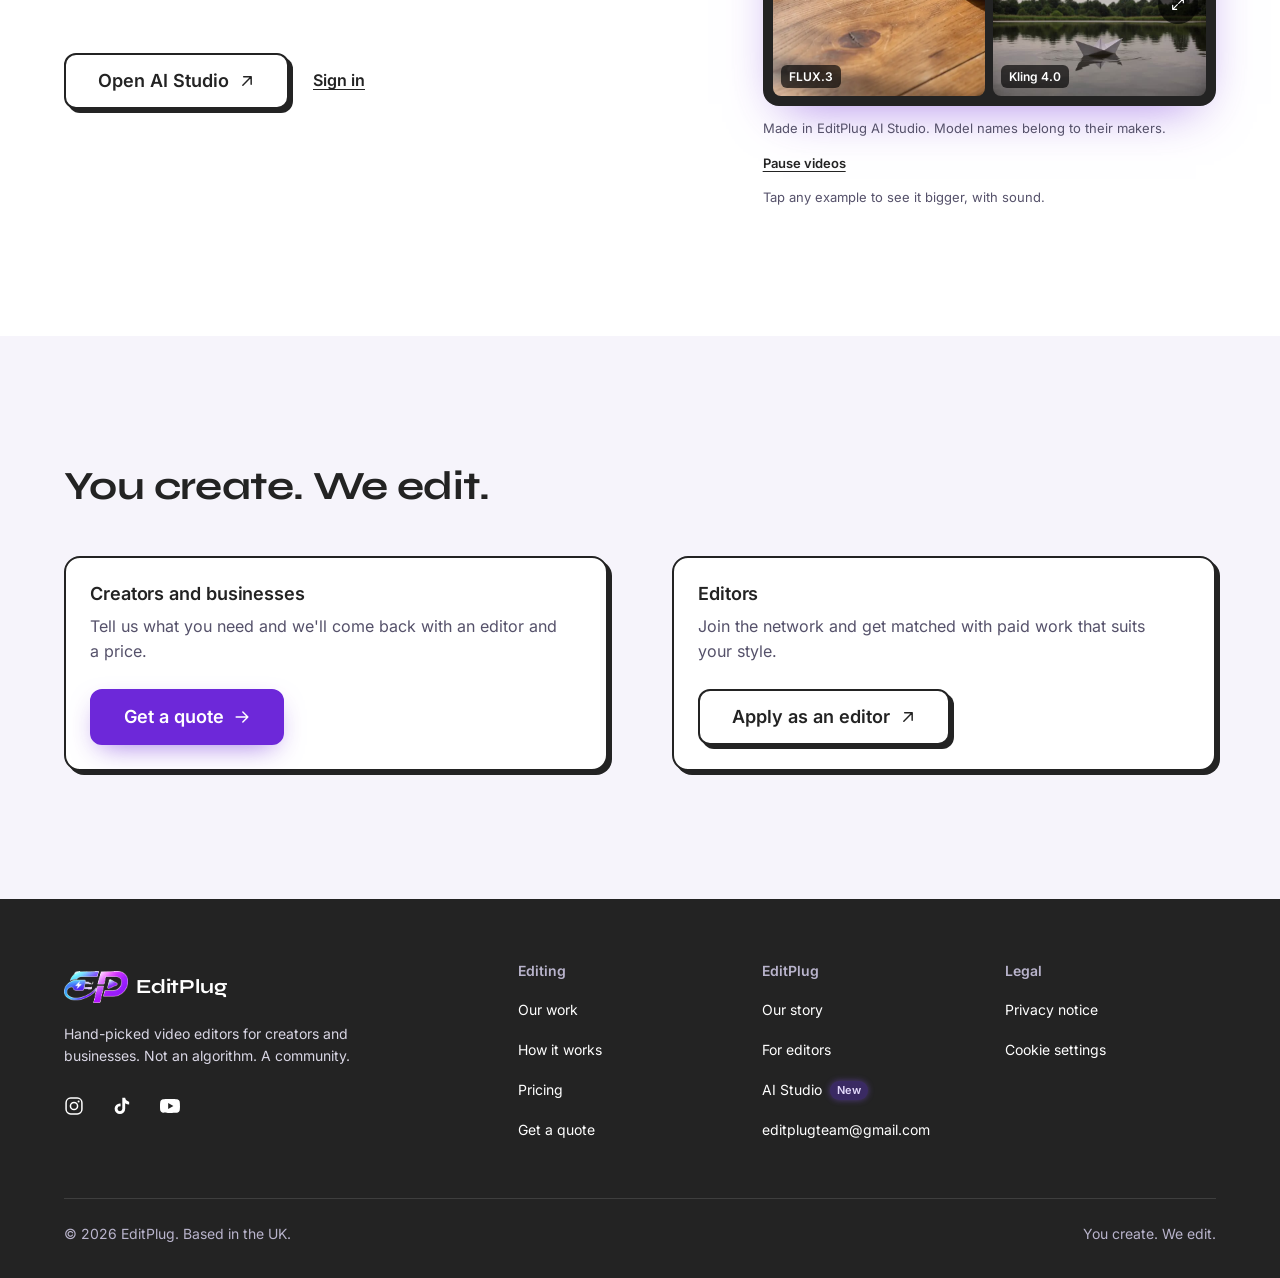
==== commit 02f8847f: "Round 4: Tally join form for signed-out quotes, brief for members, editplug.com/account, cookie-free" ====
--- a/index.html
+++ b/index.html
@@ -3,7 +3,7 @@
 <head>
 <meta charset="utf-8">
 <meta name="viewport" content="width=device-width, initial-scale=1">
-<meta http-equiv="Content-Security-Policy" content="default-src 'self'; script-src 'self' https://www.googletagmanager.com https://*.contentsquare.net https://*.hotjar.com; connect-src 'self' https://*.google-analytics.com https://*.analytics.google.com https://*.googletagmanager.com https://*.doubleclick.net https://*.contentsquare.net https://*.contentsquare.com https://*.hotjar.com https://*.hotjar.io wss://*.hotjar.com; img-src 'self' data: https://*.google-analytics.com https://*.googletagmanager.com https://*.google.com https://*.doubleclick.net https://*.contentsquare.net https://*.contentsquare.com https://*.hotjar.com; media-src 'self'; style-src 'self' 'unsafe-inline'; font-src 'self'; worker-src 'self' blob:; frame-src 'none'; object-src 'none'; base-uri 'self'; form-action 'none'; upgrade-insecure-requests">
+<meta http-equiv="Content-Security-Policy" content="default-src 'self'; script-src 'self' https://www.googletagmanager.com https://*.contentsquare.net https://*.hotjar.com; connect-src 'self' https://aistudio.editplug.com https://*.google-analytics.com https://*.analytics.google.com https://*.googletagmanager.com https://*.doubleclick.net https://*.contentsquare.net https://*.contentsquare.com https://*.hotjar.com https://*.hotjar.io wss://*.hotjar.com; img-src 'self' data: https://*.google-analytics.com https://*.googletagmanager.com https://*.google.com https://*.doubleclick.net https://*.contentsquare.net https://*.contentsquare.com https://*.hotjar.com; media-src 'self'; style-src 'self' 'unsafe-inline'; font-src 'self'; worker-src 'self' blob:; frame-src 'none'; object-src 'none'; base-uri 'self'; form-action 'none'; upgrade-insecure-requests">
 <meta name="referrer" content="strict-origin-when-cross-origin">
 <title>EditPlug: hand-picked video editors for creators and businesses</title>
 <meta name="description" content="Tell us what you make. EditPlug personally matches you with a vetted video editor who fits your style, platform and budget, and manages the edit from brief to final file.">
@@ -48,7 +48,7 @@
             <a href="https://aistudio.editplug.com/?utm_source=editplug.com&amp;utm_medium=website&amp;utm_content=nav" data-where="nav">
               <strong>Open AI Studio</strong><span>Product photos, ads and social posts made with AI</span>
             </a>
-            <a href="https://aistudio.editplug.com/sign-in?utm_source=editplug.com&amp;utm_medium=website&amp;utm_content=nav-signin" data-where="nav-signin">
+            <a href="/account/" data-where="nav-signin">
               <strong>Sign in</strong><span>One EditPlug account for AI Studio and your editing projects</span>
             </a>
             <a href="https://aistudio.editplug.com/pricing?utm_source=editplug.com&amp;utm_medium=website&amp;utm_content=nav-pricing" data-where="nav-pricing">
@@ -59,8 +59,8 @@
       </ul>
     </nav>
     <div class="header-cta">
-      <a class="account-link" href="https://aistudio.editplug.com/sign-in?next=/app/projects&amp;utm_source=editplug.com&amp;utm_medium=website&amp;utm_content=header" data-account data-where="header-signin">Sign in</a>
-      <a class="btn btn--sm" href="https://aistudio.editplug.com/quote?utm_source=editplug.com&amp;utm_medium=website&amp;utm_content=header" data-where="header"><span class="btn-label">Get a quote</span></a>
+      <a class="account-link" href="/account/" data-account data-where="header-signin">Sign in</a>
+      <a class="btn btn--sm" href="https://tally.so/r/3qzQBg" data-quote data-where="header"><span class="btn-label">Get a quote</span></a>
       <button class="menu-btn" id="menu-btn" type="button" aria-expanded="false" aria-controls="mobile-menu" aria-label="Open menu">
         <span class="menu-label" aria-hidden="true">Menu</span>
         <svg class="icon i-open" aria-hidden="true"><use href="/assets/icons.svg#menu"/></svg>
@@ -81,9 +81,9 @@
     </div>
     <div class="menu-col">
       <p class="mobile-group">Your EditPlug account</p>
-      <a href="https://aistudio.editplug.com/sign-in?next=/app/projects&amp;utm_source=editplug.com&amp;utm_medium=website&amp;utm_content=menu" data-account data-where="menu-signin">Sign in</a>
-      <a href="https://aistudio.editplug.com/sign-up?next=/app/projects&amp;utm_source=editplug.com&amp;utm_medium=website&amp;utm_content=menu-signup" data-account-out data-where="menu-signup">Create a free account</a>
-      <a href="https://aistudio.editplug.com/quote?utm_source=editplug.com&amp;utm_medium=website&amp;utm_content=menu" data-where="menu">Get a quote</a>
+      <a href="/account/" data-account data-where="menu-signin">Sign in</a>
+      <a href="https://aistudio.editplug.com/sign-up?next=/account&amp;utm_source=editplug.com&amp;utm_medium=website&amp;utm_content=menu-signup" data-account-out data-where="menu-signup">Create a free account</a>
+      <a href="https://tally.so/r/3qzQBg" data-quote data-where="menu">Get a quote</a>
       <p class="menu-note">One account for your editing projects and AI Studio.</p>
     </div>
     <div class="menu-col">
@@ -103,7 +103,7 @@
       <h1 id="hero-title">We match creators and businesses with <span class="grad">the right video editor.</span></h1>
       <p class="lede">Tell us what you make and where you post. We personally pick a vetted editor who fits your style, platform and budget, then manage the edit from brief to final file. Not an algorithm. A community.</p>
       <div class="hero-actions">
-        <a class="btn btn--lg" href="https://aistudio.editplug.com/quote?utm_source=editplug.com&amp;utm_medium=website&amp;utm_content=hero" data-where="hero"><span class="btn-label">Get a quote</span><svg class="icon" aria-hidden="true"><use href="/assets/icons.svg#arrow-right"/></svg></a>
+        <a class="btn btn--lg" href="https://tally.so/r/3qzQBg" data-quote data-where="hero"><span class="btn-label">Get a quote</span><svg class="icon" aria-hidden="true"><use href="/assets/icons.svg#arrow-right"/></svg></a>
         <a class="text-link" href="#editors">Are you an editor? Join the network <svg class="icon" aria-hidden="true"><use href="/assets/icons.svg#arrow-right"/></svg></a>
       </div>
     </div>
@@ -146,7 +146,7 @@
         </figure>
       </div>
       <div class="ba-foot">
-        <p class="ba-caption"><strong>An example intro, made from raw vlog footage.</strong> Paulinho1st's night out, cut into a fast, punchy YouTube intro with titles, effects and music. Shown with his permission.</p>
+        <p class="ba-caption"><strong>An example intro, made from raw vlog footage.</strong> Paulinho1st's night out, cut into a fast, punchy YouTube intro with titles, effects and music.</p>
         <label class="quality" for="ba-quality">Quality
           <select id="ba-quality">
             <option value="1080" selected>1080p HD</option>
@@ -271,7 +271,7 @@
         </li>
       </ul>
       <div class="price-cta">
-        <a class="btn btn--lg" href="https://aistudio.editplug.com/quote?utm_source=editplug.com&amp;utm_medium=website&amp;utm_content=pricing" data-where="pricing"><span class="btn-label">Get your quote</span><svg class="icon" aria-hidden="true"><use href="/assets/icons.svg#arrow-right"/></svg></a>
+        <a class="btn btn--lg" href="https://tally.so/r/3qzQBg" data-quote data-where="pricing"><span class="btn-label">Get your quote</span><svg class="icon" aria-hidden="true"><use href="/assets/icons.svg#arrow-right"/></svg></a>
         <p class="muted">Free to ask. No commitment until you approve the price.</p>
       </div>
     </div>
@@ -348,7 +348,7 @@
         <p class="lede">Our studio for still images and short video, made in minutes with the latest models. One EditPlug account works here and in the studio.</p>
         <div class="price-cta">
           <a class="btn btn--ghost btn--lg" href="https://aistudio.editplug.com/?utm_source=editplug.com&amp;utm_medium=website&amp;utm_content=section" data-where="section"><span class="btn-label">Open AI Studio</span><svg class="icon" aria-hidden="true"><use href="/assets/icons.svg#arrow-up-right"/></svg></a>
-          <a class="text-link" href="https://aistudio.editplug.com/sign-in?utm_source=editplug.com&amp;utm_medium=website&amp;utm_content=section-signin" data-where="section-signin">Sign in</a>
+          <a class="text-link" href="/account/" data-where="section-signin">Sign in</a>
         </div>
       </div>
       <div>
@@ -359,17 +359,17 @@
             <button type="button" class="tile-zoom" data-zoom aria-label="Enlarge the FLUX.3 example"><svg class="icon icon--xs" aria-hidden="true"><use href="/assets/icons.svg#expand"/></svg></button>
           </figure>
           <figure class="tile">
-            <video class="auto" muted loop playsinline preload="none" poster="/assets/media/seedance25-t2v.jpg" width="640" height="360" aria-label="Made with Seedance 2.5 in AI Studio: a hot air balloon rising over green hills at sunrise"><source src="/assets/media/seedance25-t2v.mp4" type="video/mp4"></video>
+            <video class="auto" muted loop playsinline preload="none" poster="/assets/media/seedance25-t2v.jpg" data-full="/assets/media/seedance25-t2v-full.mp4" data-full-height="480" width="640" height="360" aria-label="Made with Seedance 2.5 in AI Studio: a hot air balloon rising over green hills at sunrise"><source src="/assets/media/seedance25-t2v.mp4" type="video/mp4"></video>
             <figcaption>Seedance 2.5</figcaption>
             <button type="button" class="tile-zoom" data-zoom aria-label="Enlarge the Seedance 2.5 example"><svg class="icon icon--xs" aria-hidden="true"><use href="/assets/icons.svg#expand"/></svg></button>
           </figure>
           <figure class="tile">
-            <video class="auto" muted loop playsinline preload="none" poster="/assets/media/gemini-omni-flash-t2v.jpg" width="640" height="360" aria-label="Made with Google Gemini Omni Flash in AI Studio: rain on a city street at night with neon reflections"><source src="/assets/media/gemini-omni-flash-t2v.mp4" type="video/mp4"></video>
+            <video class="auto" muted loop playsinline preload="none" poster="/assets/media/gemini-omni-flash-t2v.jpg" data-full="/assets/media/gemini-omni-flash-t2v-full.mp4" data-full-height="360" width="640" height="360" aria-label="Made with Google Gemini Omni Flash in AI Studio: rain on a city street at night with neon reflections"><source src="/assets/media/gemini-omni-flash-t2v.mp4" type="video/mp4"></video>
             <figcaption>Gemini Omni Flash</figcaption>
             <button type="button" class="tile-zoom" data-zoom aria-label="Enlarge the Gemini Omni Flash example"><svg class="icon icon--xs" aria-hidden="true"><use href="/assets/icons.svg#expand"/></svg></button>
           </figure>
           <figure class="tile">
-            <video class="auto" muted loop playsinline preload="none" poster="/assets/media/kling4-flash-t2v.jpg" width="640" height="360" aria-label="Made with Kling 4.0 Flash in AI Studio: a paper boat drifting on a calm pond"><source src="/assets/media/kling4-flash-t2v.mp4" type="video/mp4"></video>
+            <video class="auto" muted loop playsinline preload="none" poster="/assets/media/kling4-flash-t2v.jpg" data-full="/assets/media/kling4-flash-t2v-full.mp4" data-full-height="720" width="640" height="360" aria-label="Made with Kling 4.0 Flash in AI Studio: a paper boat drifting on a calm pond"><source src="/assets/media/kling4-flash-t2v.mp4" type="video/mp4"></video>
             <figcaption>Kling 4.0</figcaption>
             <button type="button" class="tile-zoom" data-zoom aria-label="Enlarge the Kling 4.0 example"><svg class="icon icon--xs" aria-hidden="true"><use href="/assets/icons.svg#expand"/></svg></button>
           </figure>
@@ -377,7 +377,7 @@
         <div class="studio-foot">
           <p>Made in EditPlug AI Studio. Model names belong to their makers.</p>
           <button type="button" class="linklike-btn" id="studio-toggle" aria-pressed="false">Pause videos</button>
-          <span class="studio-tip">Tap any example to see it bigger.</span>
+          <span class="studio-tip">Tap any example to see it bigger, with sound.</span>
         </div>
       </div>
     </div>
@@ -391,7 +391,7 @@
         <div class="card">
           <h3>Creators and businesses</h3>
           <p>Tell us what you need and we'll come back with an editor and a price.</p>
-          <a class="btn btn--lg" href="https://aistudio.editplug.com/quote?utm_source=editplug.com&amp;utm_medium=website&amp;utm_content=final" data-where="final"><span class="btn-label">Get a quote</span><svg class="icon" aria-hidden="true"><use href="/assets/icons.svg#arrow-right"/></svg></a>
+          <a class="btn btn--lg" href="https://tally.so/r/3qzQBg" data-quote data-where="final"><span class="btn-label">Get a quote</span><svg class="icon" aria-hidden="true"><use href="/assets/icons.svg#arrow-right"/></svg></a>
         </div>
         <div class="card">
           <h3>Editors</h3>
@@ -421,7 +421,7 @@
           <li><a href="#work">Our work</a></li>
           <li><a href="#how">How it works</a></li>
           <li><a href="#pricing">Pricing</a></li>
-          <li><a href="https://aistudio.editplug.com/quote?utm_source=editplug.com&amp;utm_medium=website&amp;utm_content=footer" data-where="footer">Get a quote</a></li>
+          <li><a href="https://tally.so/r/3qzQBg" data-quote data-where="footer">Get a quote</a></li>
         </ul>
       </nav>
       <nav aria-labelledby="f-more">
@@ -454,6 +454,14 @@
     <button type="button" class="round-btn" data-close aria-label="Close"><svg class="icon" aria-hidden="true"><use href="/assets/icons.svg#close"/></svg></button>
   </div>
   <div class="lightbox-body"></div>
+  <div class="lightbox-foot" hidden>
+    <label class="quality" for="lb-quality">Quality
+      <select id="lb-quality">
+        <option value="full" selected>Original</option>
+        <option value="small">Data saver</option>
+      </select>
+    </label>
+  </div>
 </dialog>
 
 <div class="consent" id="consent" role="region" aria-labelledby="consent-title" hidden>
--- a/assets/site.css
+++ b/assets/site.css
@@ -546,3 +546,6 @@
 .lightbox-head p { margin: 0; font-weight: 600; }
 .lightbox-body img, .lightbox-body video { display: block; width: 100%; max-height: calc(100dvh - 8rem); object-fit: contain; border-radius: var(--r-inner); background: #000; }
 .mobile-menu a[hidden] { display: none; }
+.lightbox-foot { display: flex; justify-content: flex-end; margin-top: var(--s-2); }
+.lightbox-foot[hidden] { display: none; }
+.lightbox .quality { color: #fff; }
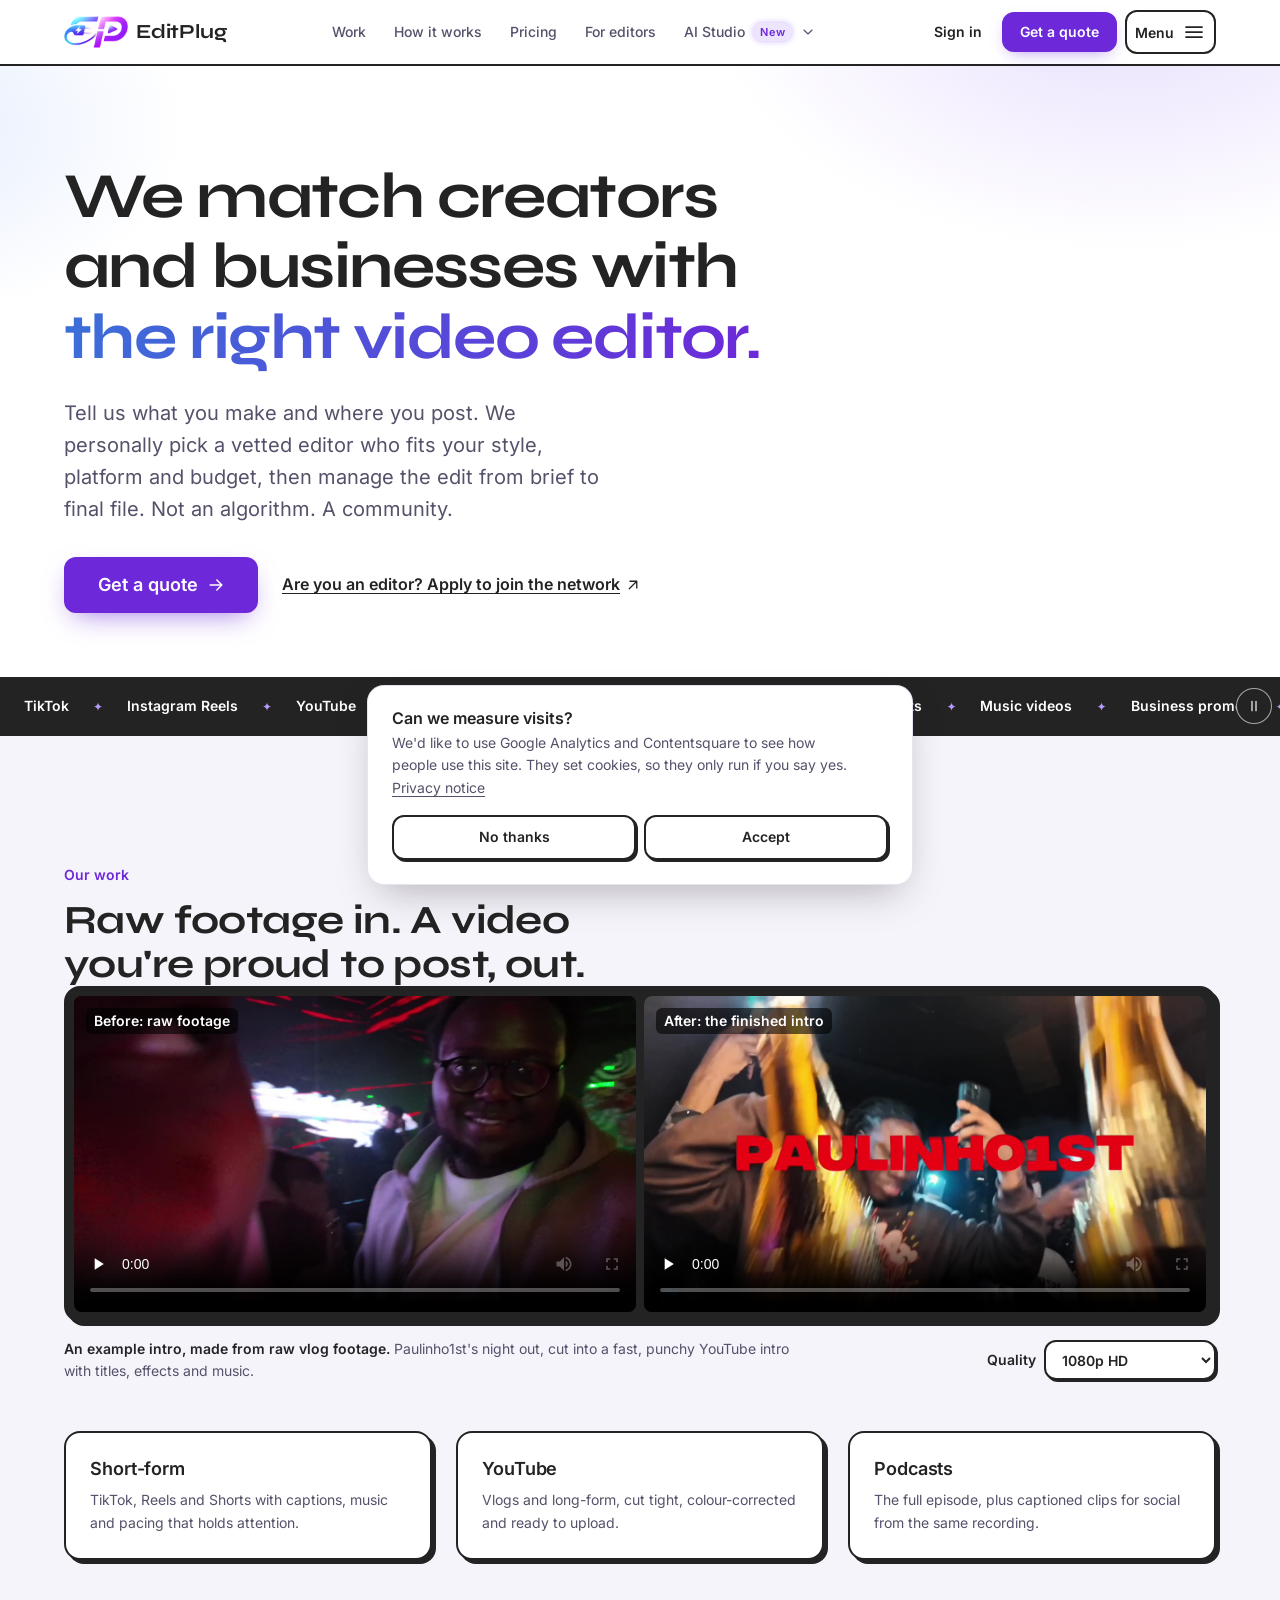
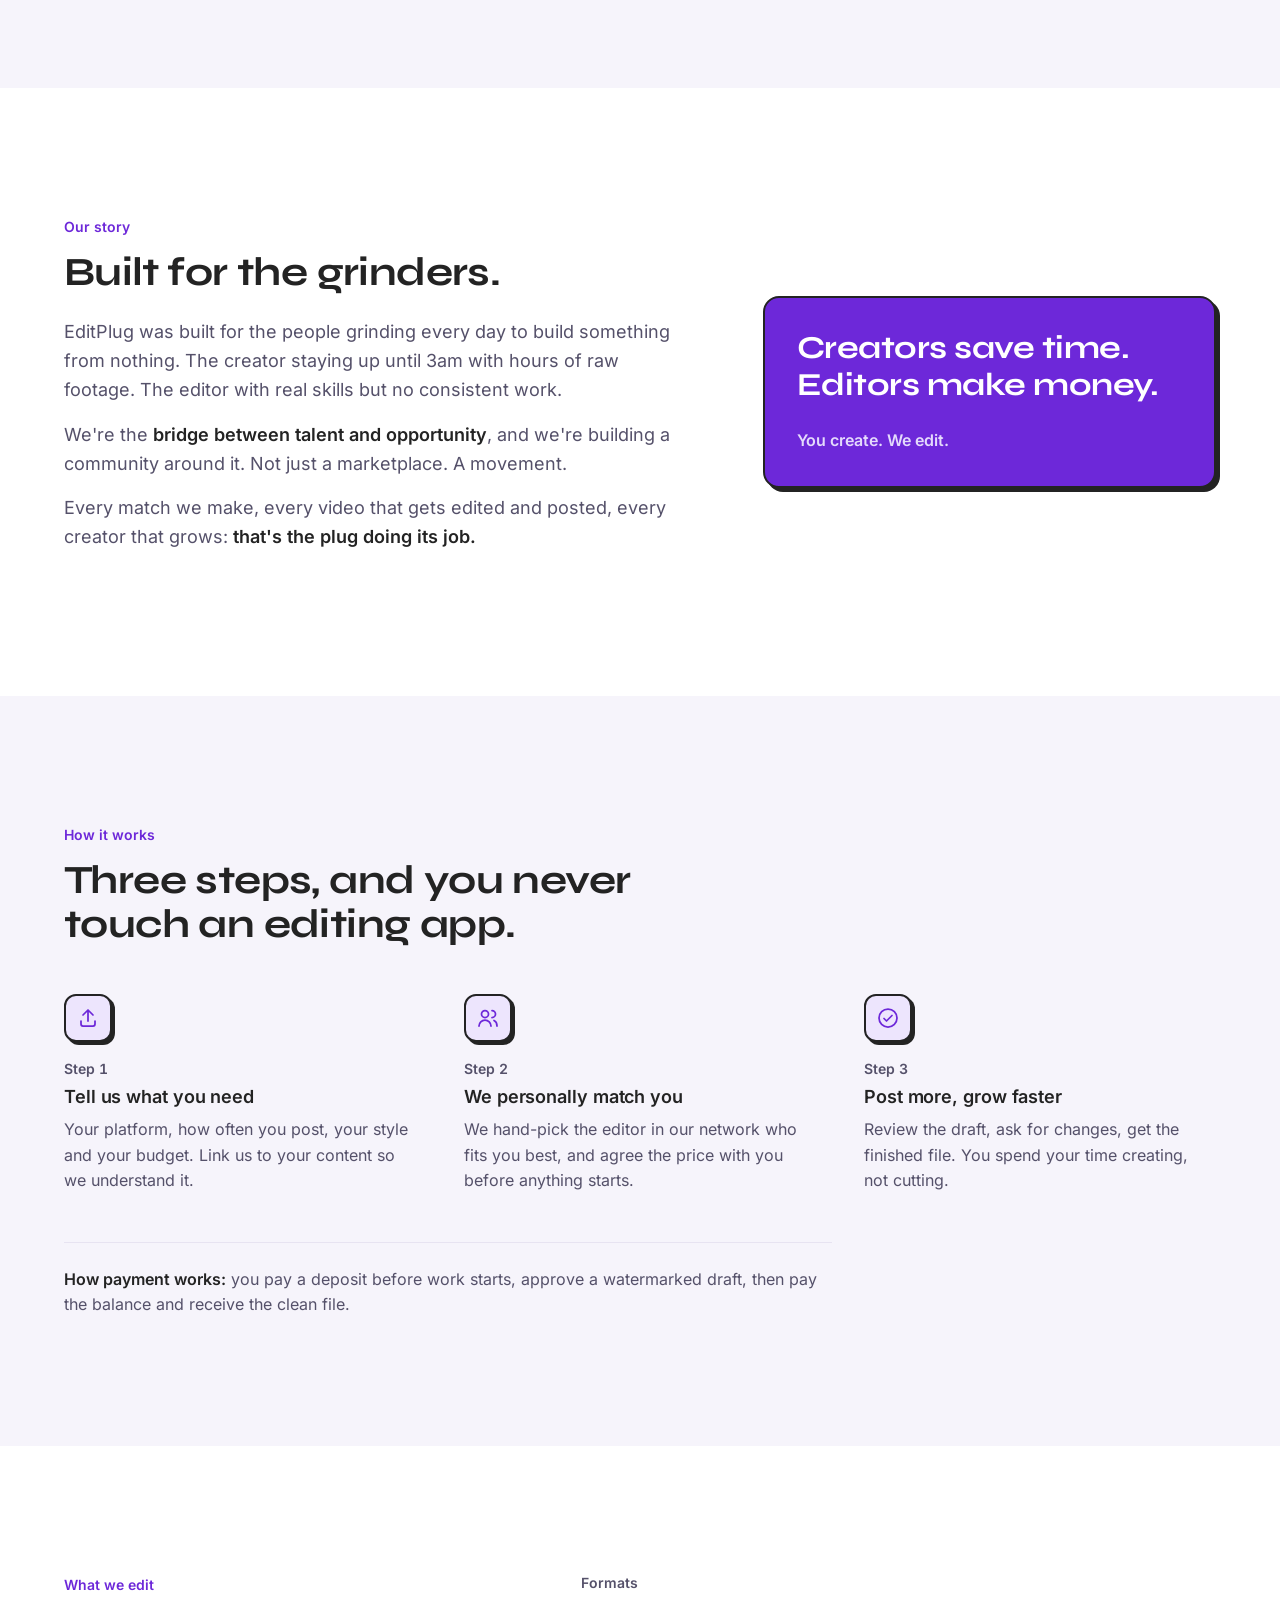
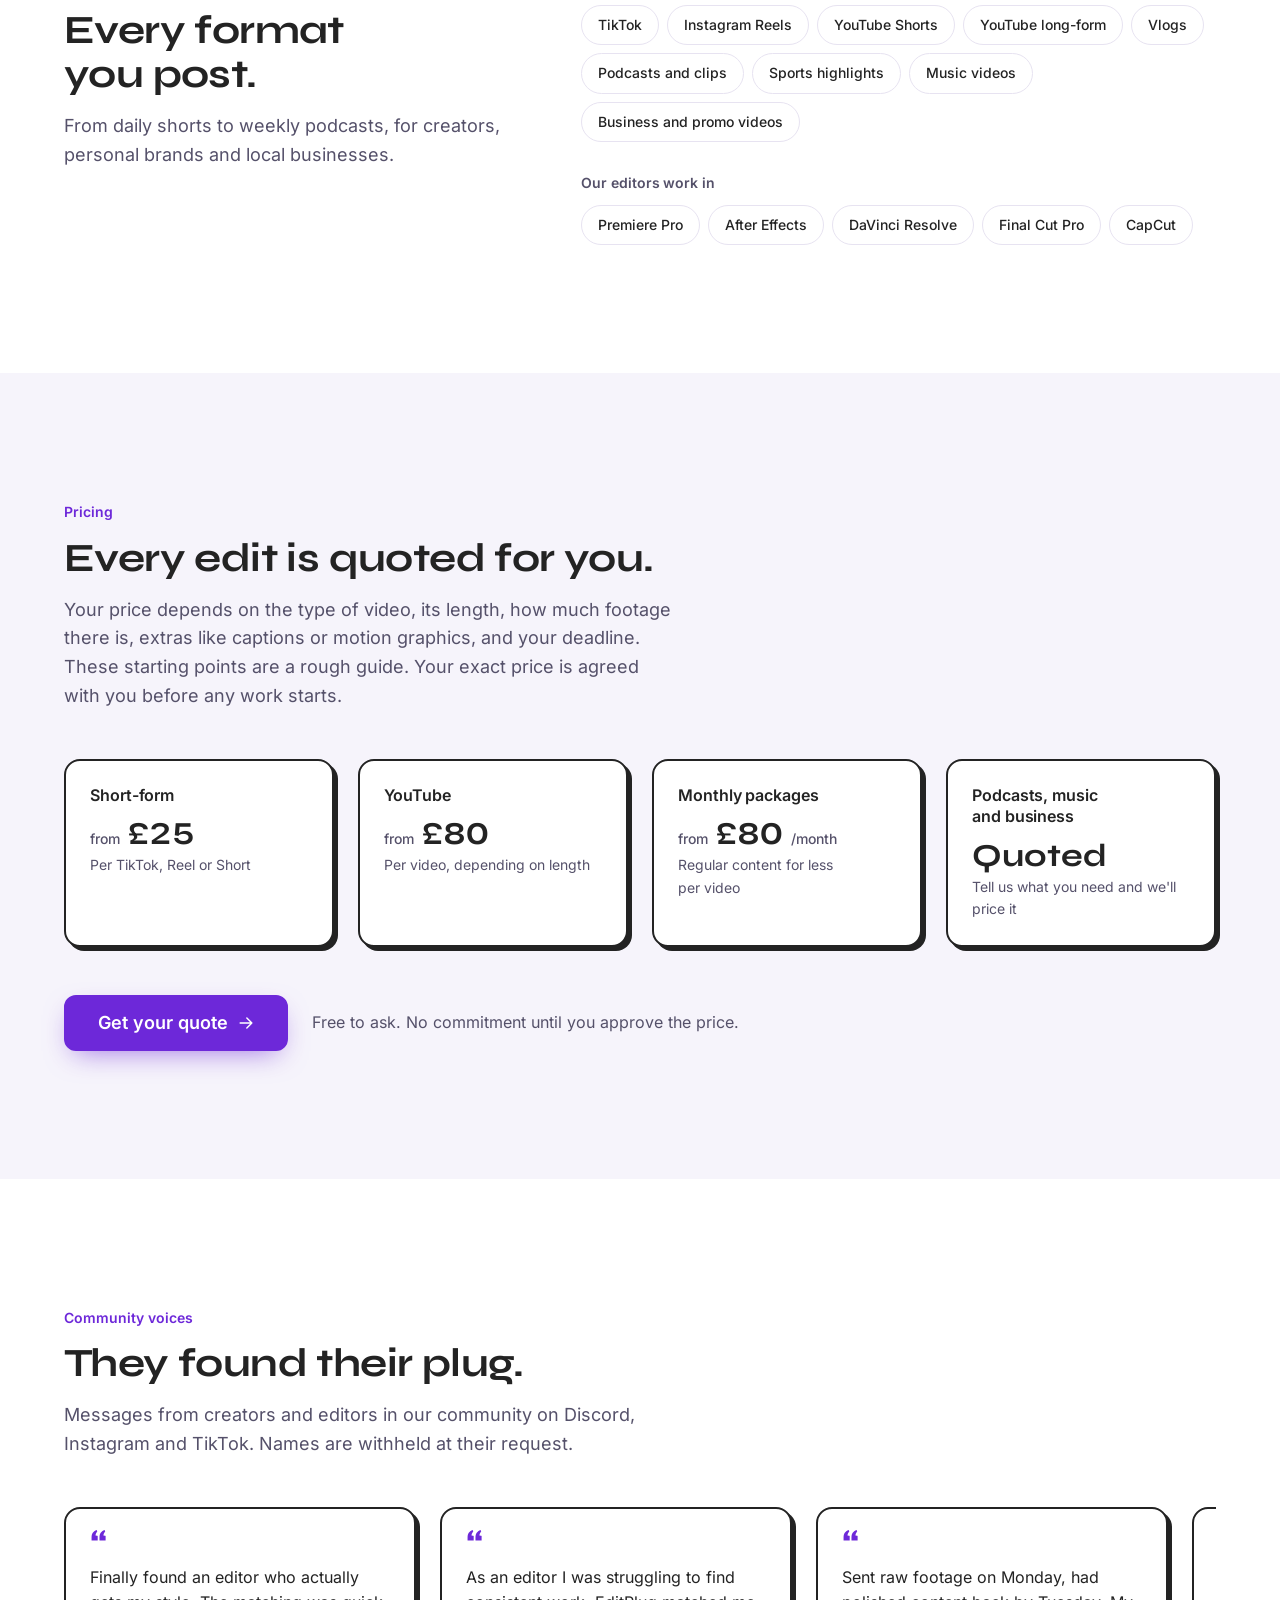
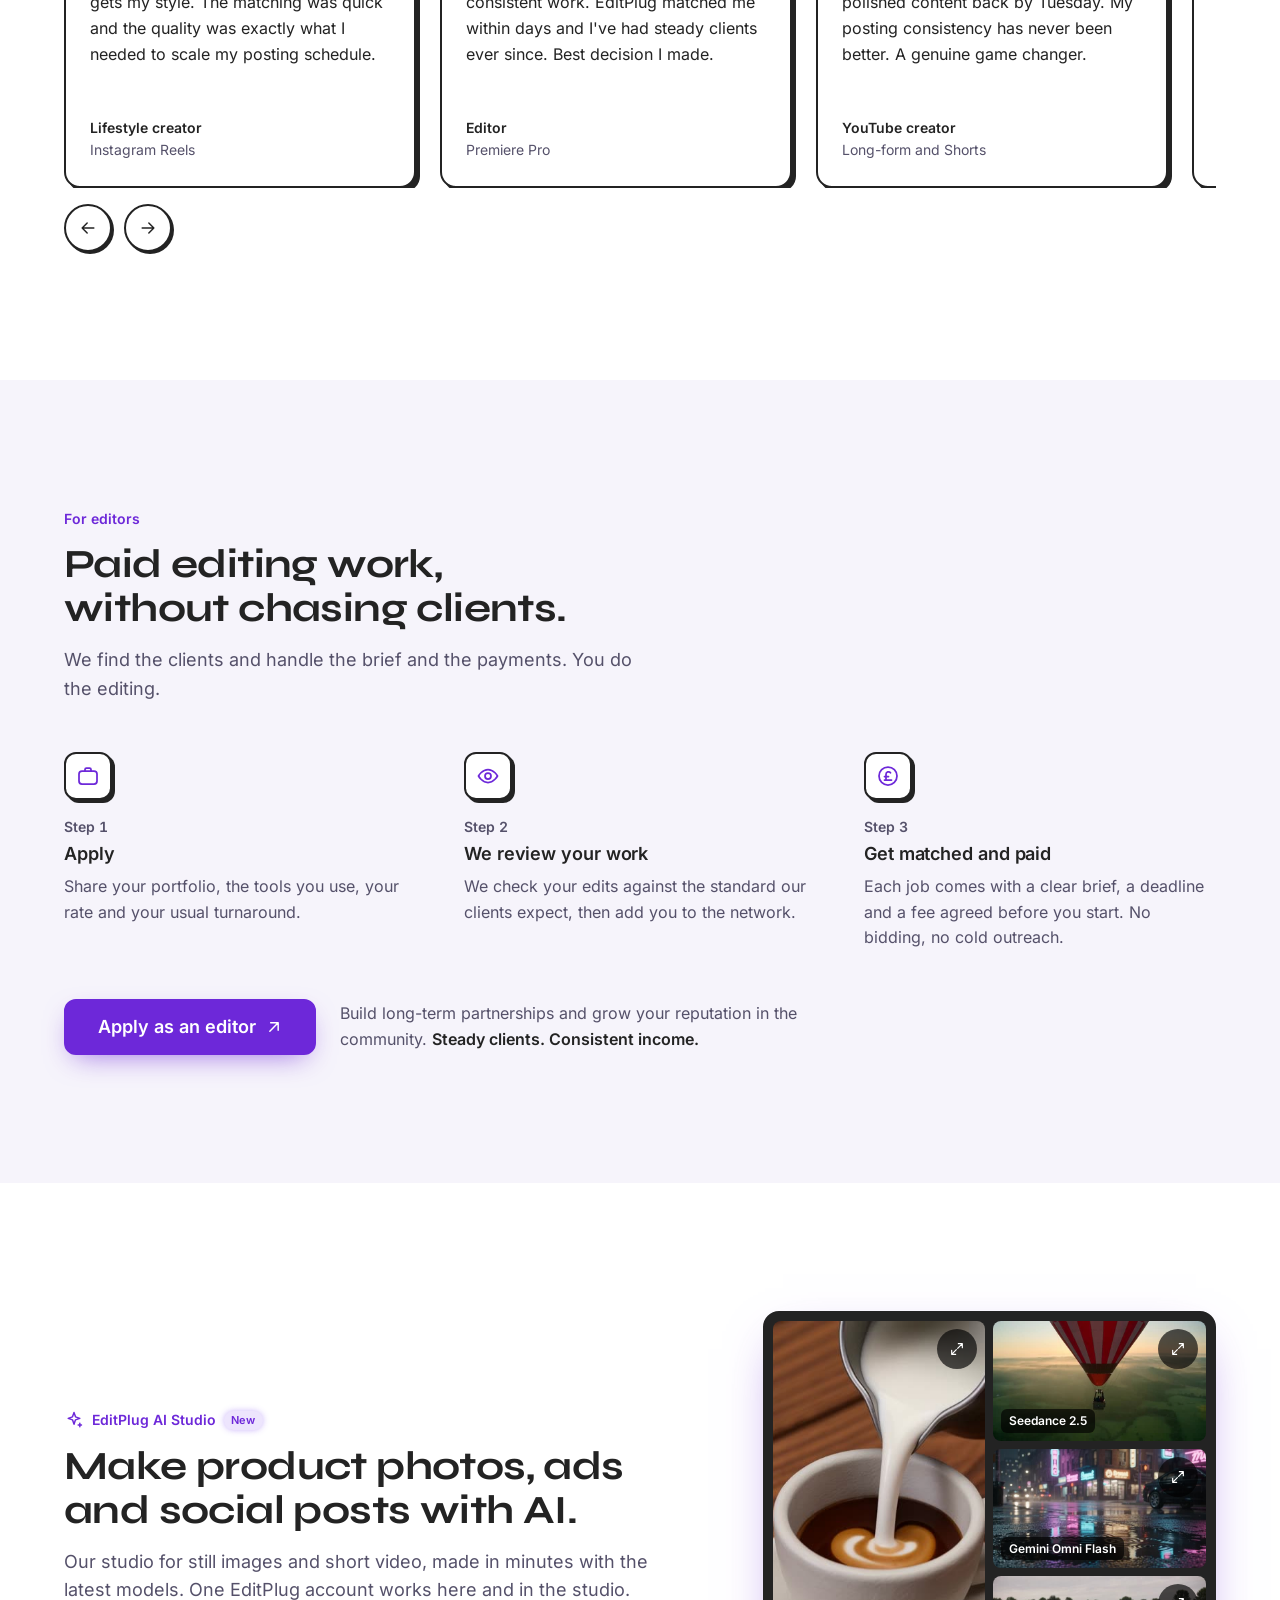
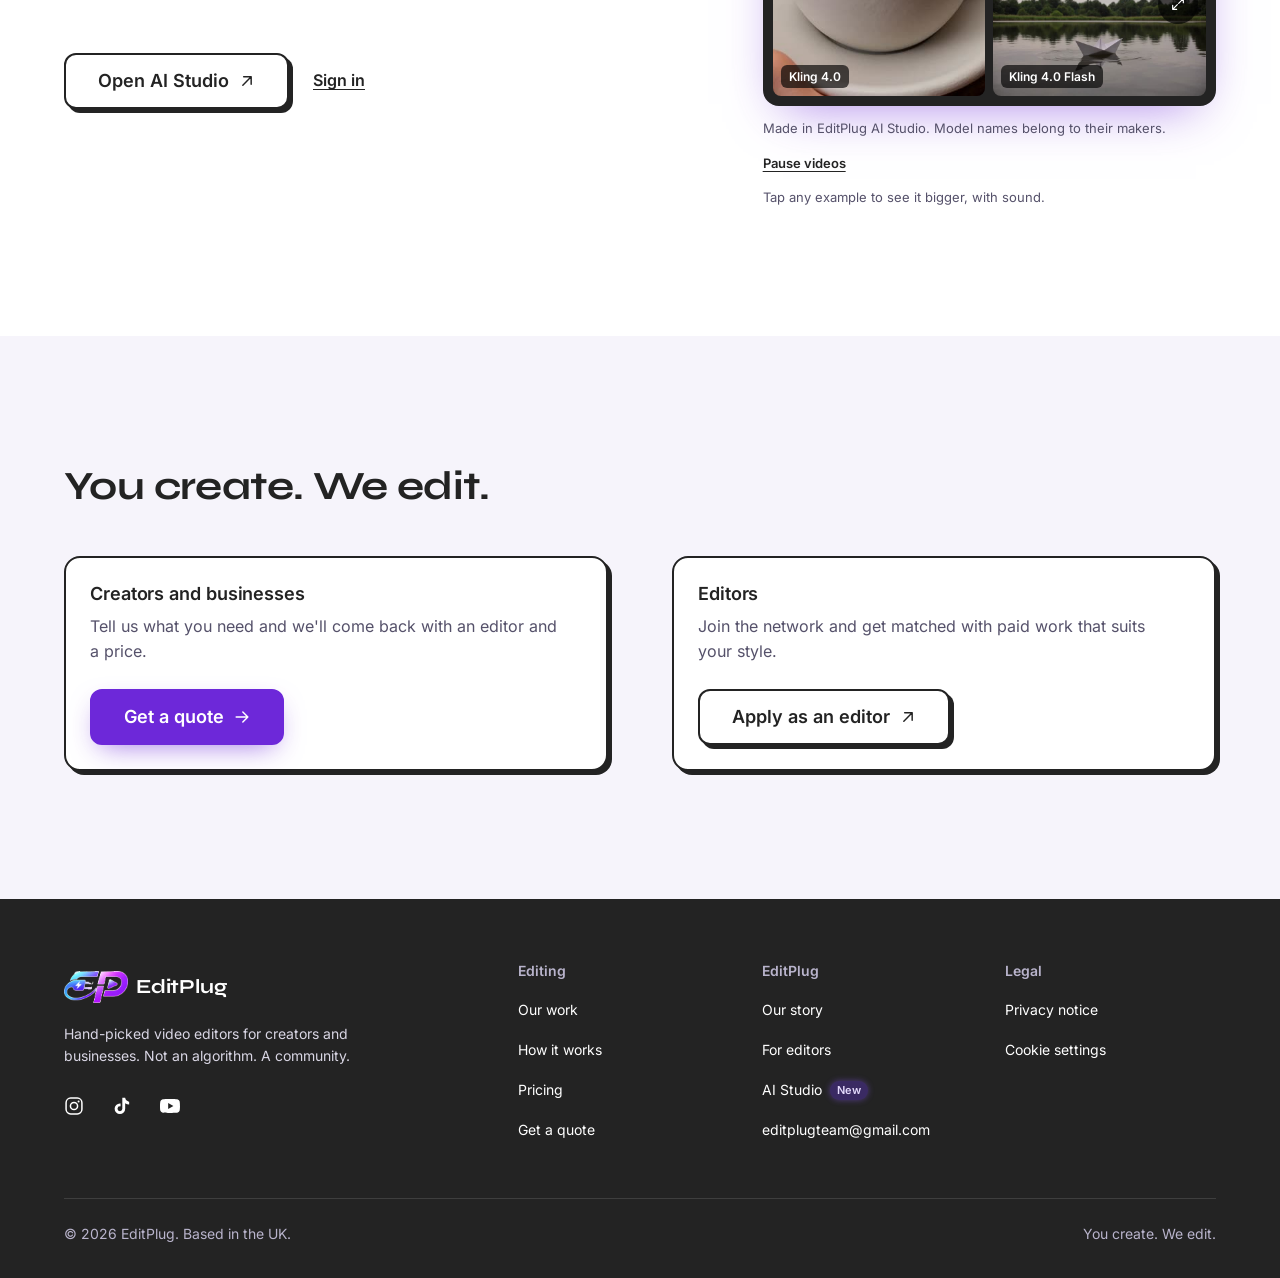
==== commit 6dc2b109: "Round 5: editor link to the application form, quotes open in a new tab, Sign out, clay latte clip wi" ====
--- a/index.html
+++ b/index.html
@@ -60,7 +60,7 @@
     </nav>
     <div class="header-cta">
       <a class="account-link" href="/account/" data-account data-where="header-signin">Sign in</a>
-      <a class="btn btn--sm" href="https://tally.so/r/3qzQBg" data-quote data-where="header"><span class="btn-label">Get a quote</span></a>
+      <a class="btn btn--sm" href="https://tally.so/r/3qzQBg" data-quote target="_blank" rel="noopener" data-where="header"><span class="btn-label">Get a quote</span><span class="sr-only"> (opens in a new tab)</span></a>
       <button class="menu-btn" id="menu-btn" type="button" aria-expanded="false" aria-controls="mobile-menu" aria-label="Open menu">
         <span class="menu-label" aria-hidden="true">Menu</span>
         <svg class="icon i-open" aria-hidden="true"><use href="/assets/icons.svg#menu"/></svg>
@@ -83,7 +83,8 @@
       <p class="mobile-group">Your EditPlug account</p>
       <a href="/account/" data-account data-where="menu-signin">Sign in</a>
       <a href="https://aistudio.editplug.com/sign-up?next=/account&amp;utm_source=editplug.com&amp;utm_medium=website&amp;utm_content=menu-signup" data-account-out data-where="menu-signup">Create a free account</a>
-      <a href="https://tally.so/r/3qzQBg" data-quote data-where="menu">Get a quote</a>
+      <a href="https://tally.so/r/3qzQBg" data-quote target="_blank" rel="noopener" data-where="menu">Get a quote<span class="sr-only"> (opens in a new tab)</span></a>
+      <a href="https://aistudio.editplug.com/sign-out" data-account-in hidden data-where="menu-signout">Sign out</a>
       <p class="menu-note">One account for your editing projects and AI Studio.</p>
     </div>
     <div class="menu-col">
@@ -103,8 +104,8 @@
       <h1 id="hero-title">We match creators and businesses with <span class="grad">the right video editor.</span></h1>
       <p class="lede">Tell us what you make and where you post. We personally pick a vetted editor who fits your style, platform and budget, then manage the edit from brief to final file. Not an algorithm. A community.</p>
       <div class="hero-actions">
-        <a class="btn btn--lg" href="https://tally.so/r/3qzQBg" data-quote data-where="hero"><span class="btn-label">Get a quote</span><svg class="icon" aria-hidden="true"><use href="/assets/icons.svg#arrow-right"/></svg></a>
-        <a class="text-link" href="#editors">Are you an editor? Join the network <svg class="icon" aria-hidden="true"><use href="/assets/icons.svg#arrow-right"/></svg></a>
+        <a class="btn btn--lg" href="https://tally.so/r/3qzQBg" data-quote target="_blank" rel="noopener" data-where="hero"><span class="btn-label">Get a quote</span><svg class="icon" aria-hidden="true"><use href="/assets/icons.svg#arrow-right"/></svg><span class="sr-only"> (opens in a new tab)</span></a>
+        <a class="text-link" href="https://tally.so/r/wLOxXp" target="_blank" rel="noopener" data-where="hero-editor">Are you an editor? Apply to join the network <svg class="icon" aria-hidden="true"><use href="/assets/icons.svg#arrow-up-right"/></svg><span class="sr-only"> (opens in a new tab)</span></a>
       </div>
     </div>
   </section>
@@ -271,7 +272,7 @@
         </li>
       </ul>
       <div class="price-cta">
-        <a class="btn btn--lg" href="https://tally.so/r/3qzQBg" data-quote data-where="pricing"><span class="btn-label">Get your quote</span><svg class="icon" aria-hidden="true"><use href="/assets/icons.svg#arrow-right"/></svg></a>
+        <a class="btn btn--lg" href="https://tally.so/r/3qzQBg" data-quote target="_blank" rel="noopener" data-where="pricing"><span class="btn-label">Get your quote</span><svg class="icon" aria-hidden="true"><use href="/assets/icons.svg#arrow-right"/></svg><span class="sr-only"> (opens in a new tab)</span></a>
         <p class="muted">Free to ask. No commitment until you approve the price.</p>
       </div>
     </div>
@@ -354,9 +355,9 @@
       <div>
         <div class="studio-grid">
           <figure class="tile tile--tall">
-            <img src="/assets/media/flux3.webp" width="900" height="1125" loading="lazy" alt="Made with FLUX.3 in AI Studio: a ceramic coffee cup on an oak table in morning light">
-            <figcaption>FLUX.3</figcaption>
-            <button type="button" class="tile-zoom" data-zoom aria-label="Enlarge the FLUX.3 example"><svg class="icon icon--xs" aria-hidden="true"><use href="/assets/icons.svg#expand"/></svg></button>
+            <video class="auto" muted loop playsinline preload="none" poster="/assets/media/kling4-clay.jpg" data-full="/assets/media/kling4-clay-full.mp4" data-full-height="1080" width="540" height="540" aria-label="Made with Kling 4.0 in AI Studio: a clay barista pouring latte art in a cosy claymation coffee shop"><source src="/assets/media/kling4-clay.mp4" type="video/mp4"></video>
+            <figcaption>Kling 4.0</figcaption>
+            <button type="button" class="tile-zoom" data-zoom aria-label="Enlarge the Kling 4.0 claymation example"><svg class="icon icon--xs" aria-hidden="true"><use href="/assets/icons.svg#expand"/></svg></button>
           </figure>
           <figure class="tile">
             <video class="auto" muted loop playsinline preload="none" poster="/assets/media/seedance25-t2v.jpg" data-full="/assets/media/seedance25-t2v-full.mp4" data-full-height="480" width="640" height="360" aria-label="Made with Seedance 2.5 in AI Studio: a hot air balloon rising over green hills at sunrise"><source src="/assets/media/seedance25-t2v.mp4" type="video/mp4"></video>
@@ -370,8 +371,8 @@
           </figure>
           <figure class="tile">
             <video class="auto" muted loop playsinline preload="none" poster="/assets/media/kling4-flash-t2v.jpg" data-full="/assets/media/kling4-flash-t2v-full.mp4" data-full-height="720" width="640" height="360" aria-label="Made with Kling 4.0 Flash in AI Studio: a paper boat drifting on a calm pond"><source src="/assets/media/kling4-flash-t2v.mp4" type="video/mp4"></video>
-            <figcaption>Kling 4.0</figcaption>
-            <button type="button" class="tile-zoom" data-zoom aria-label="Enlarge the Kling 4.0 example"><svg class="icon icon--xs" aria-hidden="true"><use href="/assets/icons.svg#expand"/></svg></button>
+            <figcaption>Kling 4.0 Flash</figcaption>
+            <button type="button" class="tile-zoom" data-zoom aria-label="Enlarge the Kling 4.0 Flash example"><svg class="icon icon--xs" aria-hidden="true"><use href="/assets/icons.svg#expand"/></svg></button>
           </figure>
         </div>
         <div class="studio-foot">
@@ -391,7 +392,7 @@
         <div class="card">
           <h3>Creators and businesses</h3>
           <p>Tell us what you need and we'll come back with an editor and a price.</p>
-          <a class="btn btn--lg" href="https://tally.so/r/3qzQBg" data-quote data-where="final"><span class="btn-label">Get a quote</span><svg class="icon" aria-hidden="true"><use href="/assets/icons.svg#arrow-right"/></svg></a>
+          <a class="btn btn--lg" href="https://tally.so/r/3qzQBg" data-quote target="_blank" rel="noopener" data-where="final"><span class="btn-label">Get a quote</span><svg class="icon" aria-hidden="true"><use href="/assets/icons.svg#arrow-right"/></svg><span class="sr-only"> (opens in a new tab)</span></a>
         </div>
         <div class="card">
           <h3>Editors</h3>
@@ -421,7 +422,7 @@
           <li><a href="#work">Our work</a></li>
           <li><a href="#how">How it works</a></li>
           <li><a href="#pricing">Pricing</a></li>
-          <li><a href="https://tally.so/r/3qzQBg" data-quote data-where="footer">Get a quote</a></li>
+          <li><a href="https://tally.so/r/3qzQBg" data-quote target="_blank" rel="noopener" data-where="footer">Get a quote<span class="sr-only"> (opens in a new tab)</span></a></li>
         </ul>
       </nav>
       <nav aria-labelledby="f-more">
--- a/assets/site.css
+++ b/assets/site.css
@@ -549,3 +549,4 @@
 .lightbox-foot { display: flex; justify-content: flex-end; margin-top: var(--s-2); }
 .lightbox-foot[hidden] { display: none; }
 .lightbox .quality { color: #fff; }
+.tile--tall video { aspect-ratio: auto; height: 100%; }
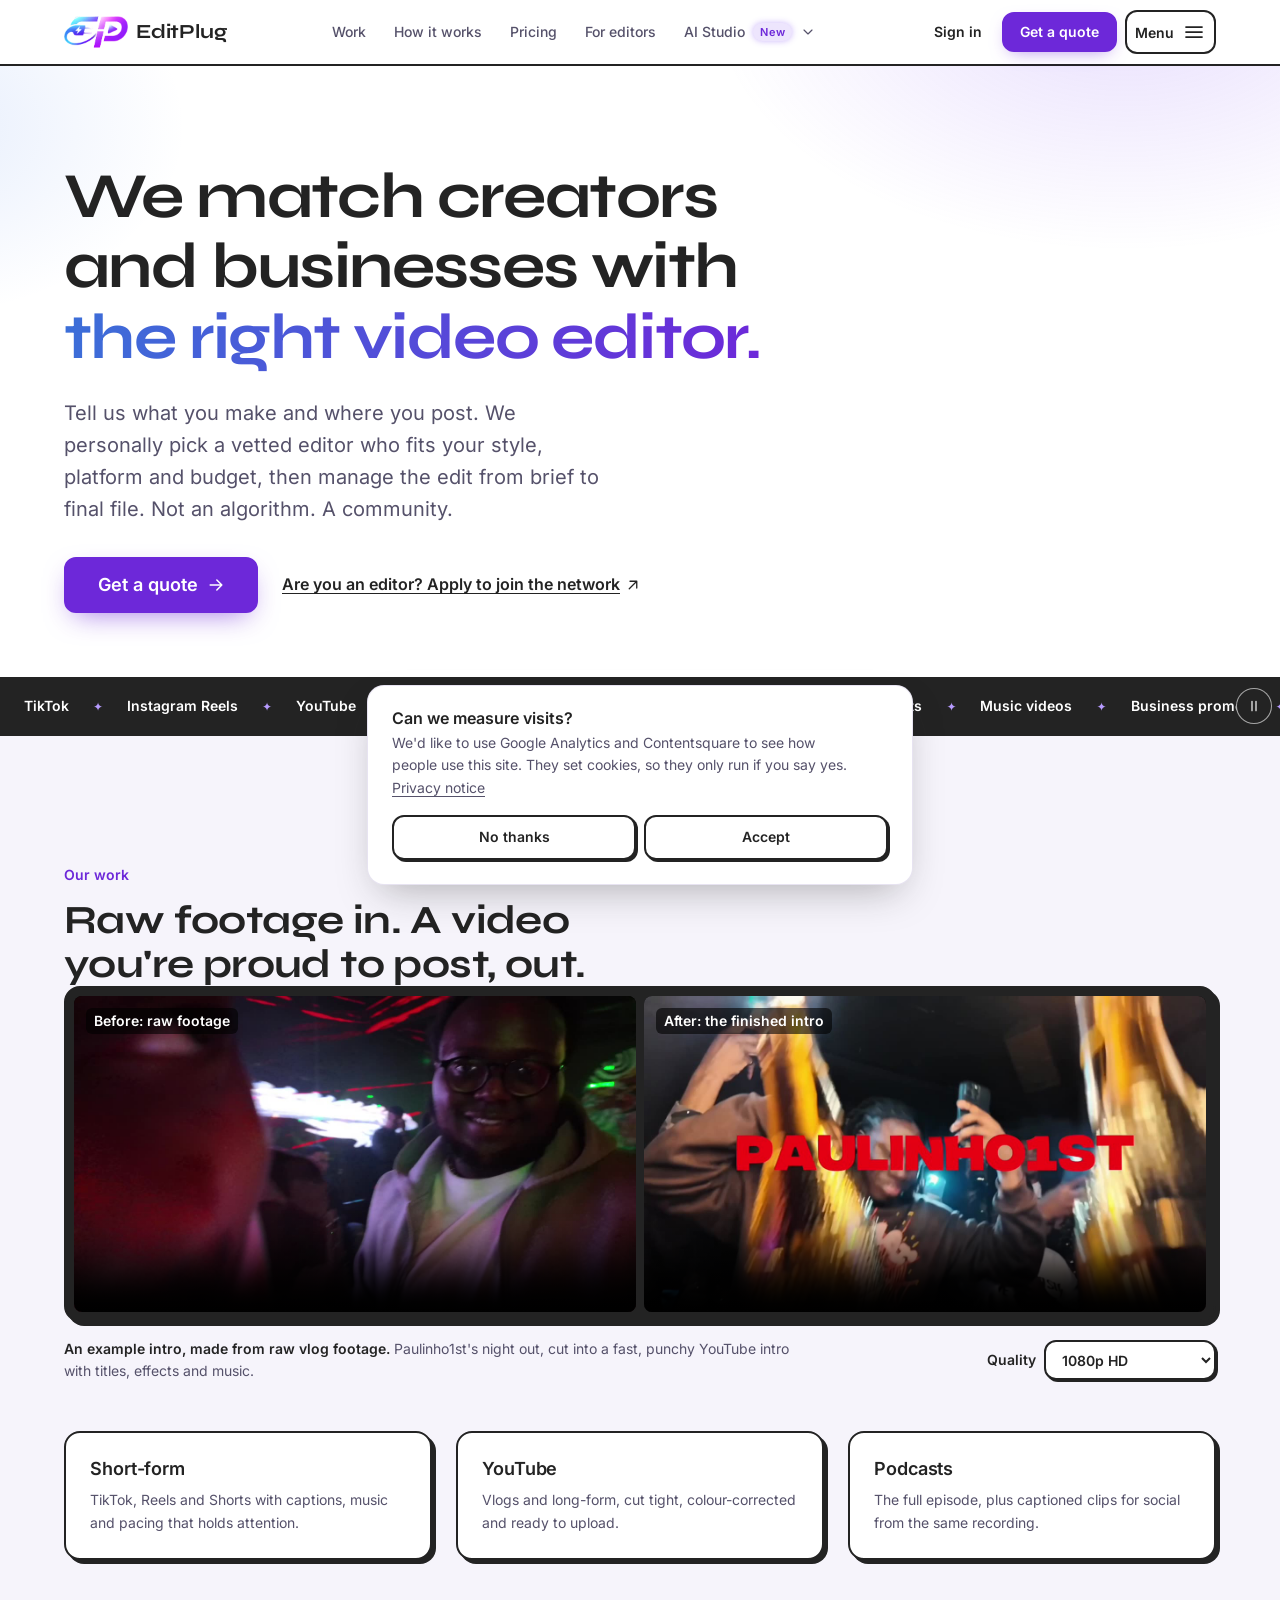
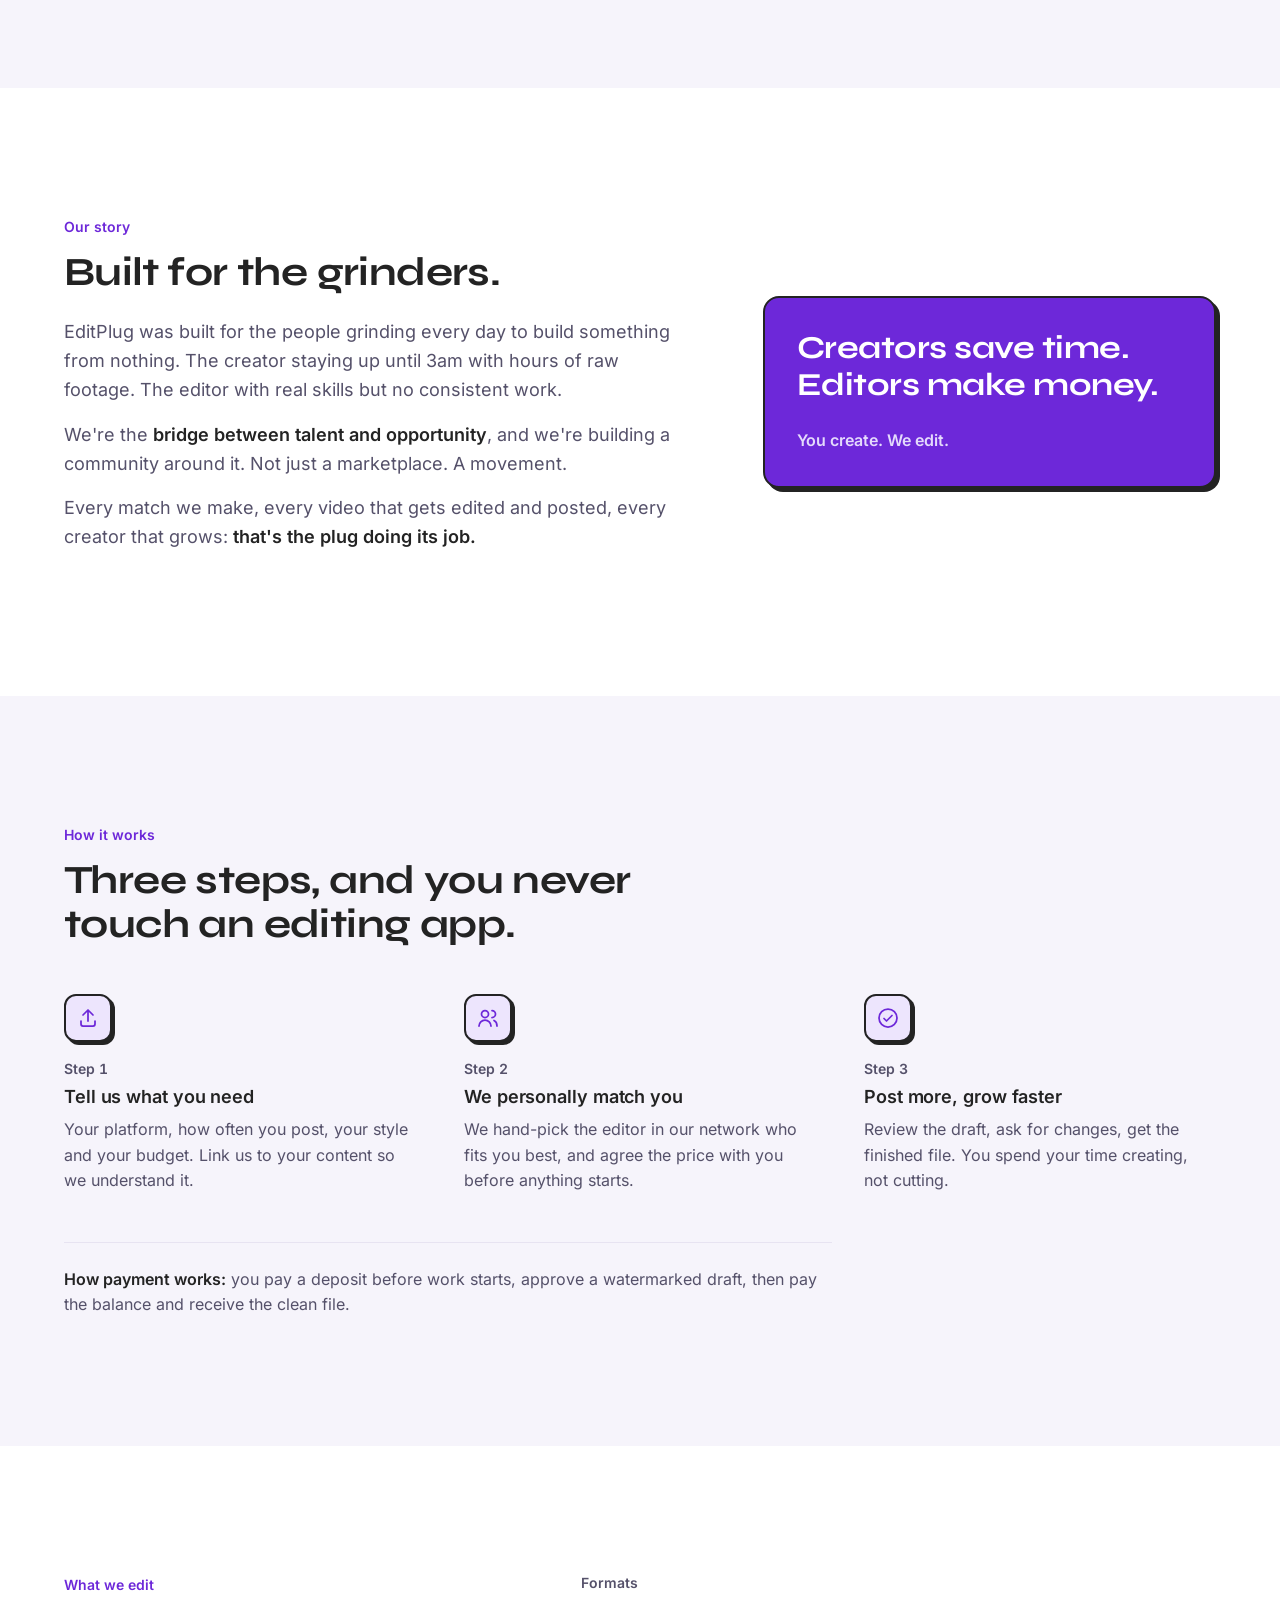
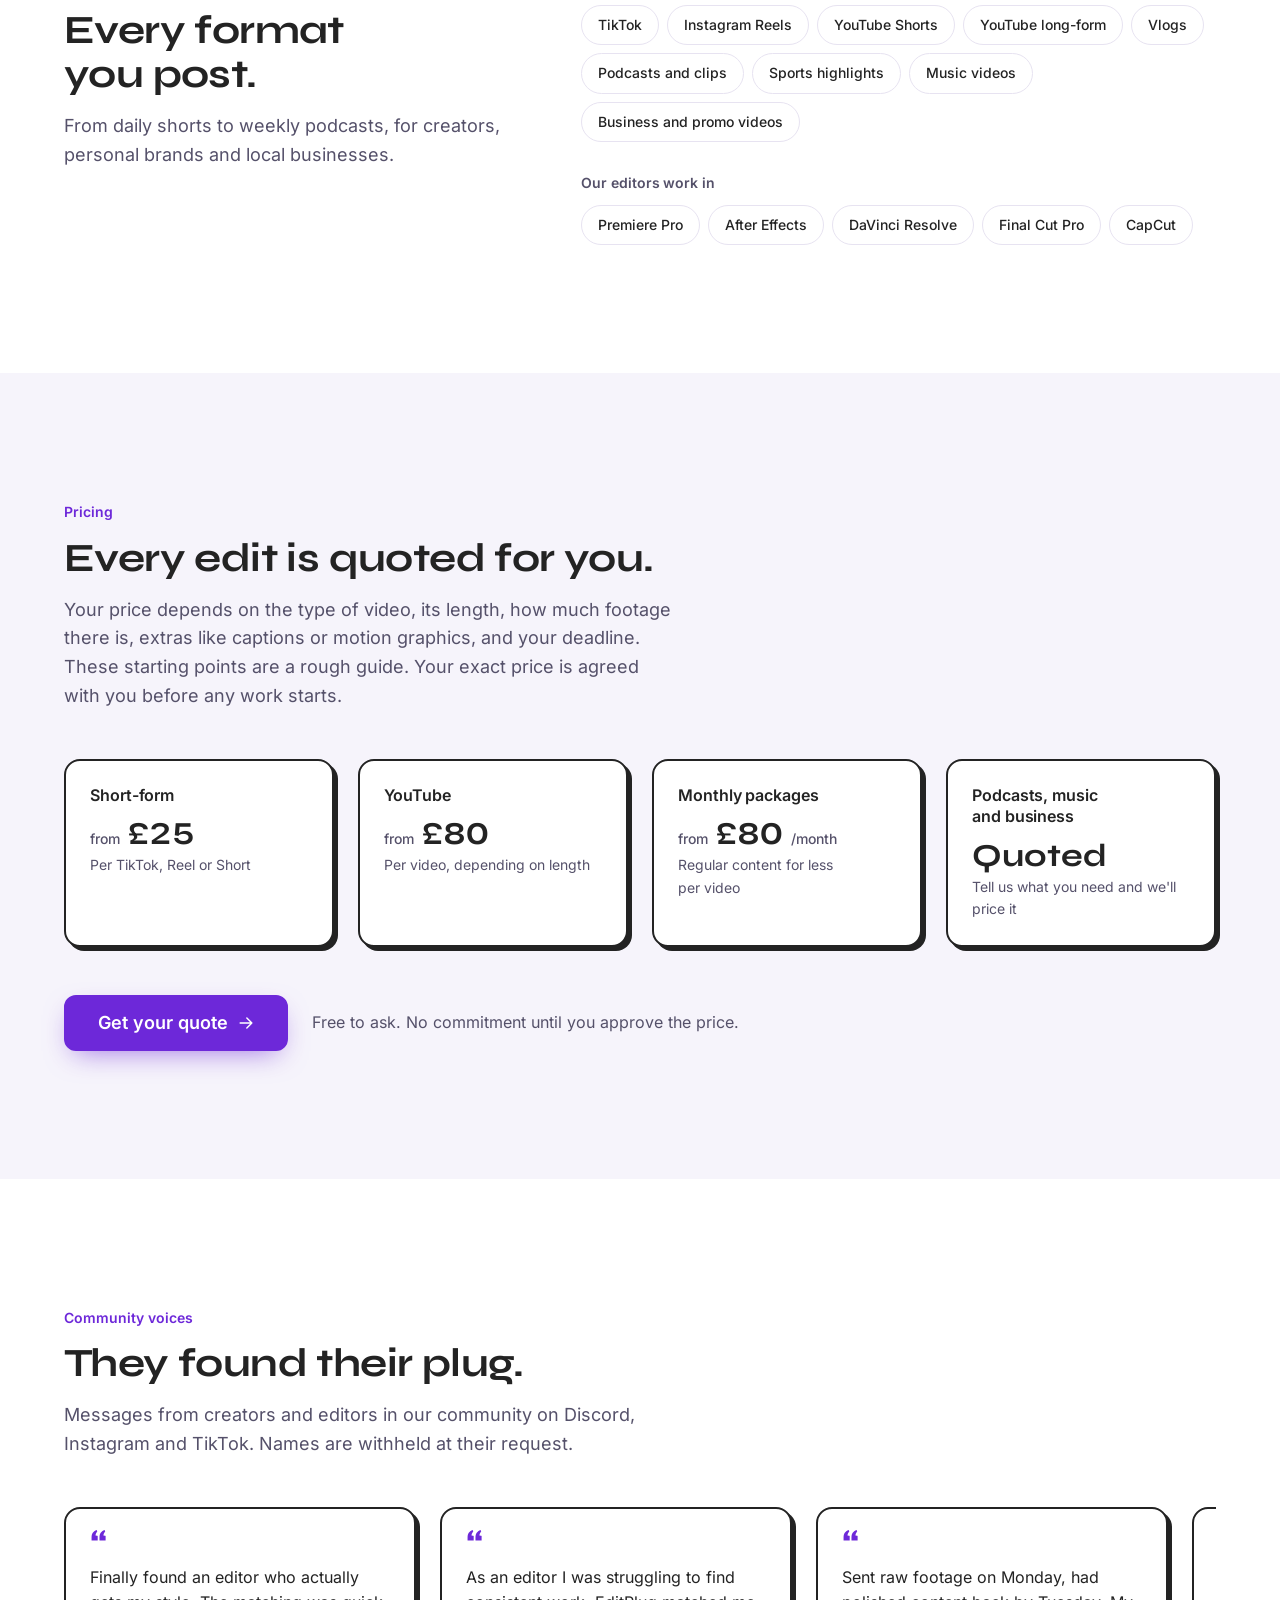
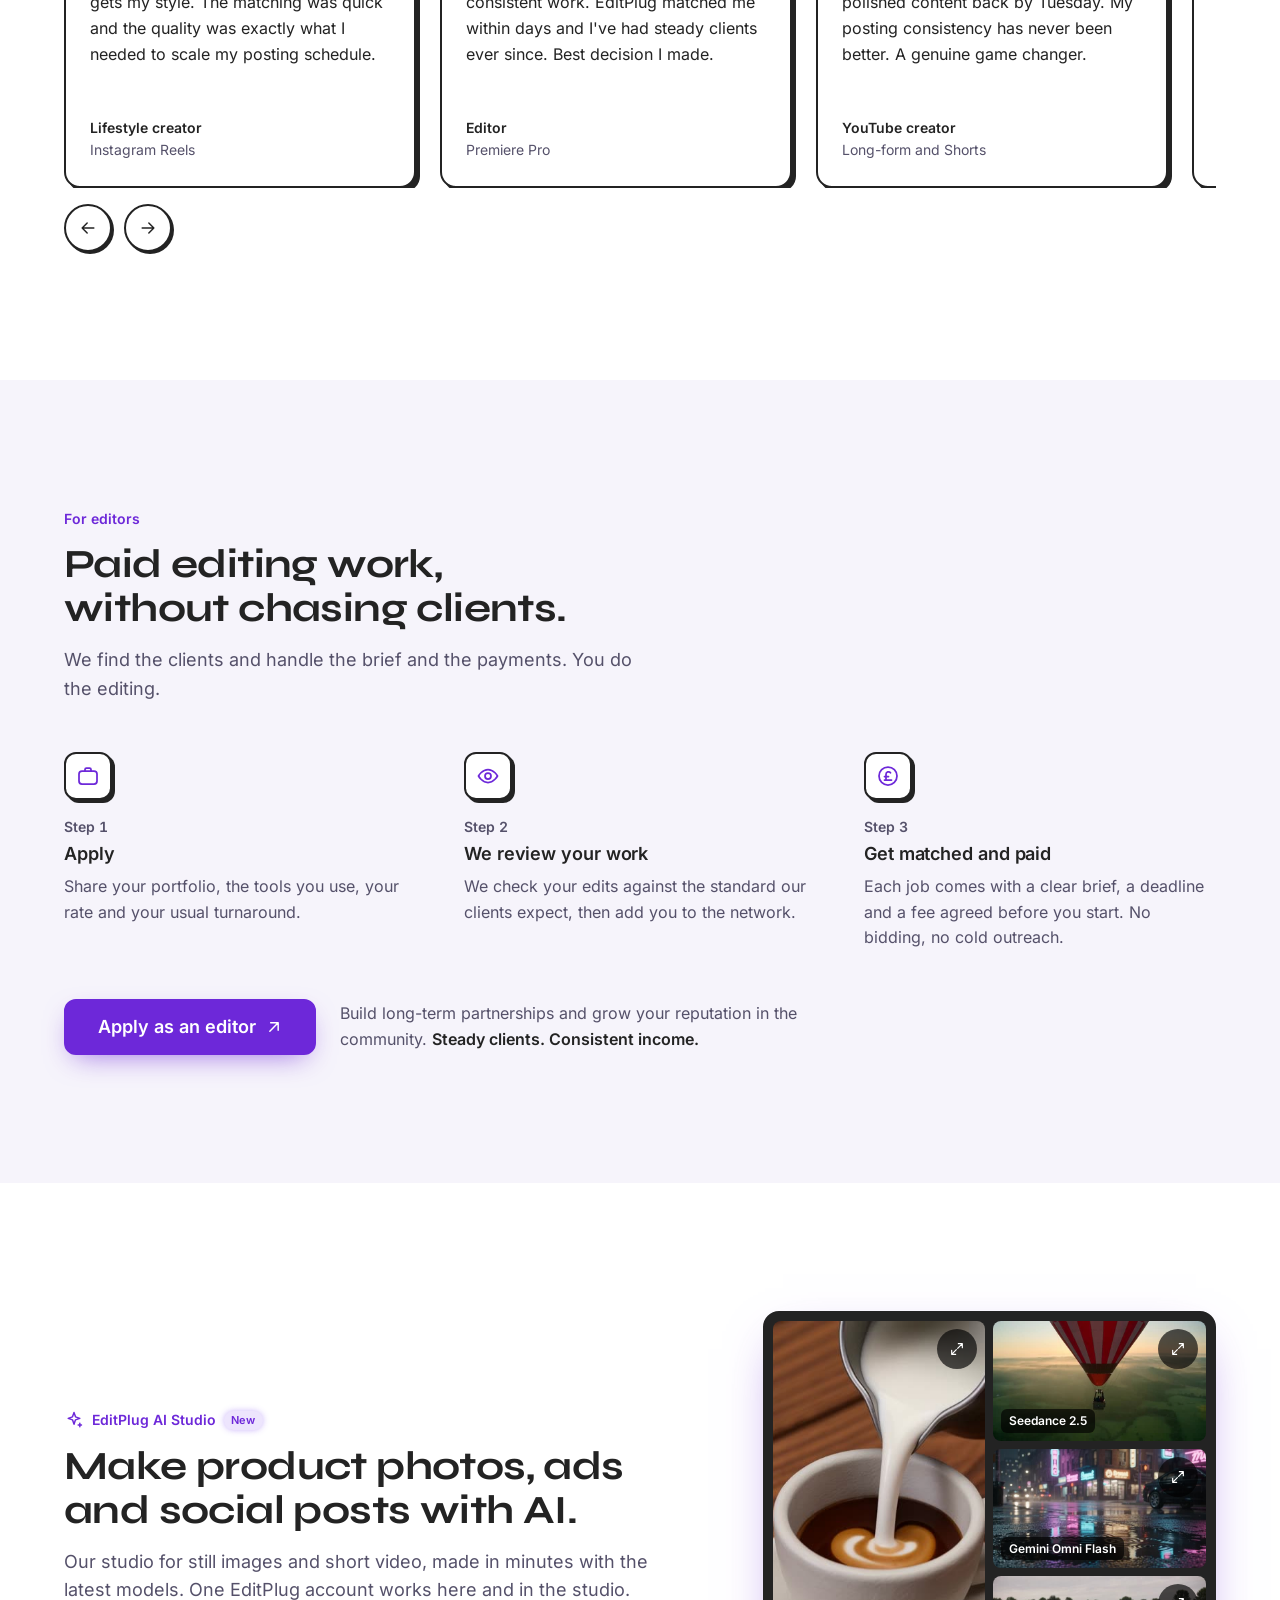
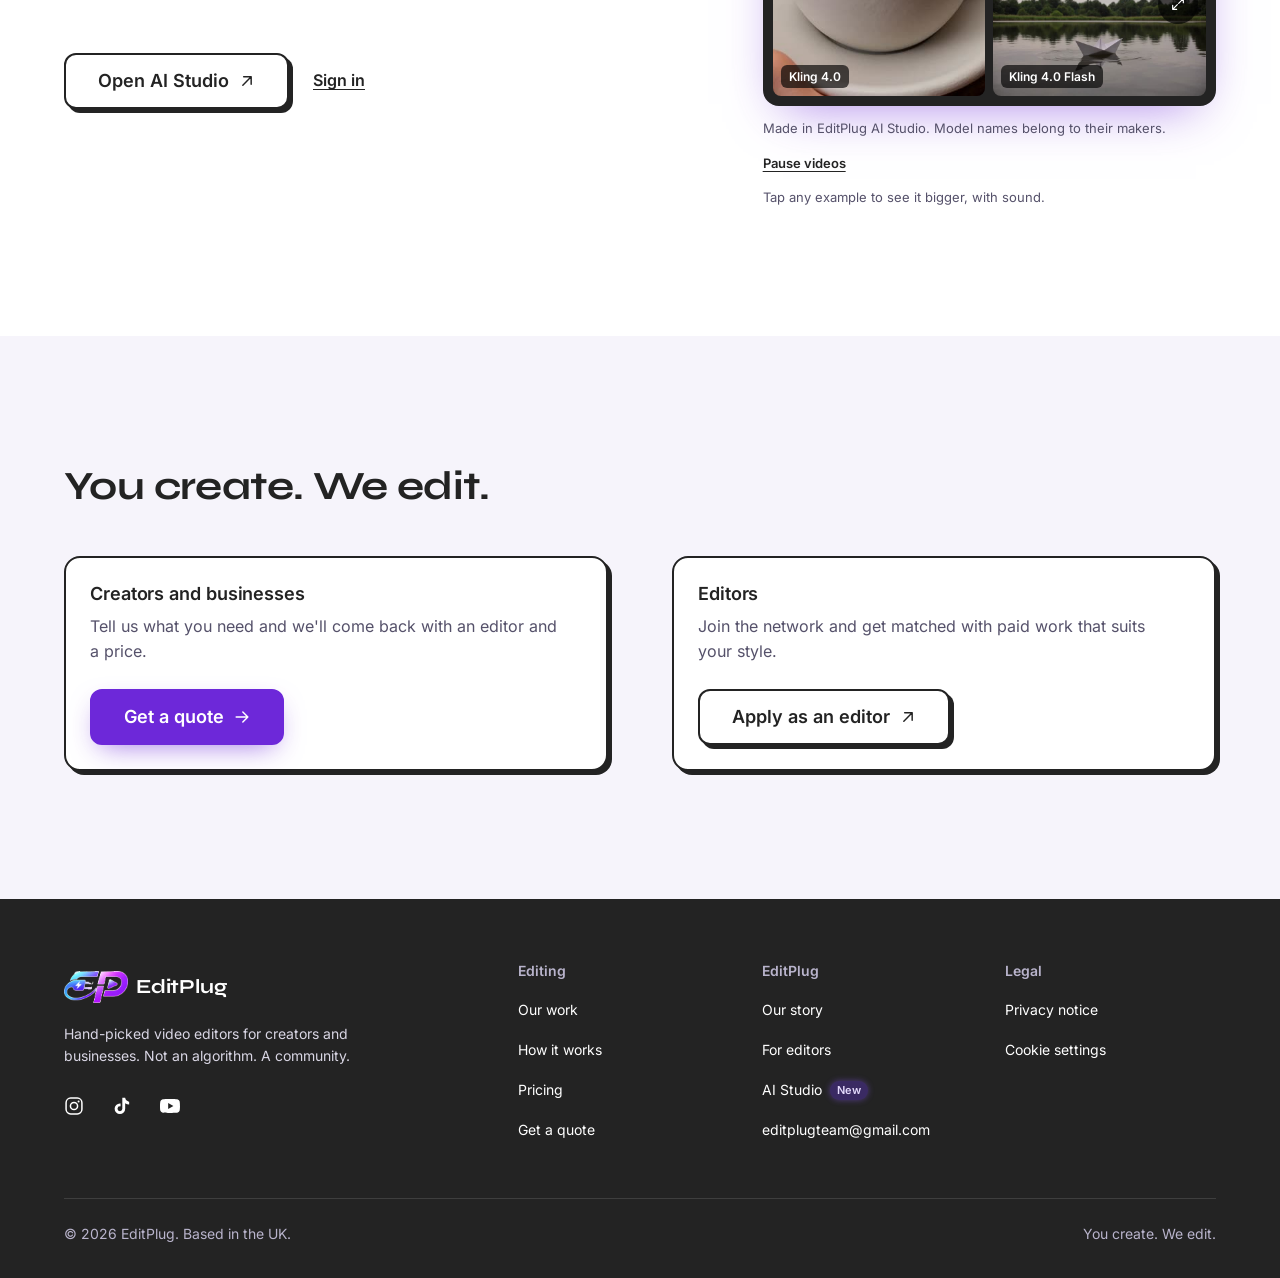
==== commit f6467e51: "Mobile menu: compact scrolling panel with AI Studio and Sign in at the top The menu sat inside the s" ====
--- a/index.html
+++ b/index.html
@@ -69,7 +69,11 @@
     </div>
   </div>
   <nav class="wrap mobile-menu" id="mobile-menu" aria-label="Site menu" hidden>
-    <div class="menu-col">
+    <div class="menu-quick">
+      <a class="btn" href="https://aistudio.editplug.com/?utm_source=editplug.com&amp;utm_medium=website&amp;utm_content=menu-quick-studio" data-where="menu-quick-studio">Open AI Studio</a>
+      <a class="btn btn--ghost" href="/account/" data-account data-where="menu-quick-signin">Sign in</a>
+    </div>
+    <div class="menu-col menu-col--page">
       <p class="mobile-group">On this page</p>
       <a href="#work">Our work</a>
       <a href="#story">Our story</a>
@@ -81,7 +85,7 @@
     </div>
     <div class="menu-col">
       <p class="mobile-group">Your EditPlug account</p>
-      <a href="/account/" data-account data-where="menu-signin">Sign in</a>
+      <a class="dup-phone" href="/account/" data-account data-where="menu-signin">Sign in</a>
       <a href="https://aistudio.editplug.com/sign-up?next=/account&amp;utm_source=editplug.com&amp;utm_medium=website&amp;utm_content=menu-signup" data-account-out data-where="menu-signup">Create a free account</a>
       <a href="https://tally.so/r/3qzQBg" data-quote target="_blank" rel="noopener" data-where="menu">Get a quote<span class="sr-only"> (opens in a new tab)</span></a>
       <a href="https://aistudio.editplug.com/sign-out" data-account-in hidden data-where="menu-signout">Sign out</a>
@@ -89,7 +93,7 @@
     </div>
     <div class="menu-col">
       <p class="mobile-group">AI Studio <span class="tag-new">New</span></p>
-      <a href="https://aistudio.editplug.com/?utm_source=editplug.com&amp;utm_medium=website&amp;utm_content=menu-studio" data-where="menu-studio">Open AI Studio</a>
+      <a class="dup-phone" href="https://aistudio.editplug.com/?utm_source=editplug.com&amp;utm_medium=website&amp;utm_content=menu-studio" data-where="menu-studio">Open AI Studio</a>
       <a href="https://aistudio.editplug.com/pricing?utm_source=editplug.com&amp;utm_medium=website&amp;utm_content=menu-studio-pricing" data-where="menu-studio-pricing">AI Studio pricing</a>
       <a href="https://tally.so/r/wLOxXp" target="_blank" rel="noopener" data-where="menu">Apply as an editor<span class="sr-only"> (opens in a new tab)</span></a>
     </div>
--- a/assets/site.css
+++ b/assets/site.css
@@ -526,6 +526,20 @@
   .mobile-menu a { min-height: 44px; font-size: var(--text-sm, 1rem); }
 }
 
+/* Phones: the menu is a compact panel that scrolls on its own, so every
+   link (AI Studio included) can be reached, and the page behind stays put. */
+.menu-quick { display: grid; grid-template-columns: 1fr 1fr; gap: var(--s-2); padding-top: var(--s-3); }
+.mobile-menu .menu-quick a { justify-content: center; min-height: 48px; border-bottom: 0; font-size: var(--text-sm, 1rem); }
+html.menu-open { overflow: hidden; }
+@media (max-width: 47.99rem) {
+  .mobile-menu:not([hidden]) { max-height: calc(100dvh - 64px); overflow-y: auto; overscroll-behavior: contain; -webkit-overflow-scrolling: touch; padding-bottom: calc(var(--s-6) + env(safe-area-inset-bottom)); }
+  .mobile-menu a { min-height: 46px; font-size: 1rem; }
+  .mobile-menu .menu-col--page { grid-template-columns: 1fr 1fr; column-gap: var(--s-4); }
+  .mobile-menu .menu-col--page .mobile-group { grid-column: 1 / -1; }
+  .mobile-menu .dup-phone { display: none; }
+}
+@media (min-width: 48rem) { .menu-quick { display: none; } }
+
 /* Work: Before and After */
 .ba figure { margin: 0; }
 .ba video { object-fit: contain; }
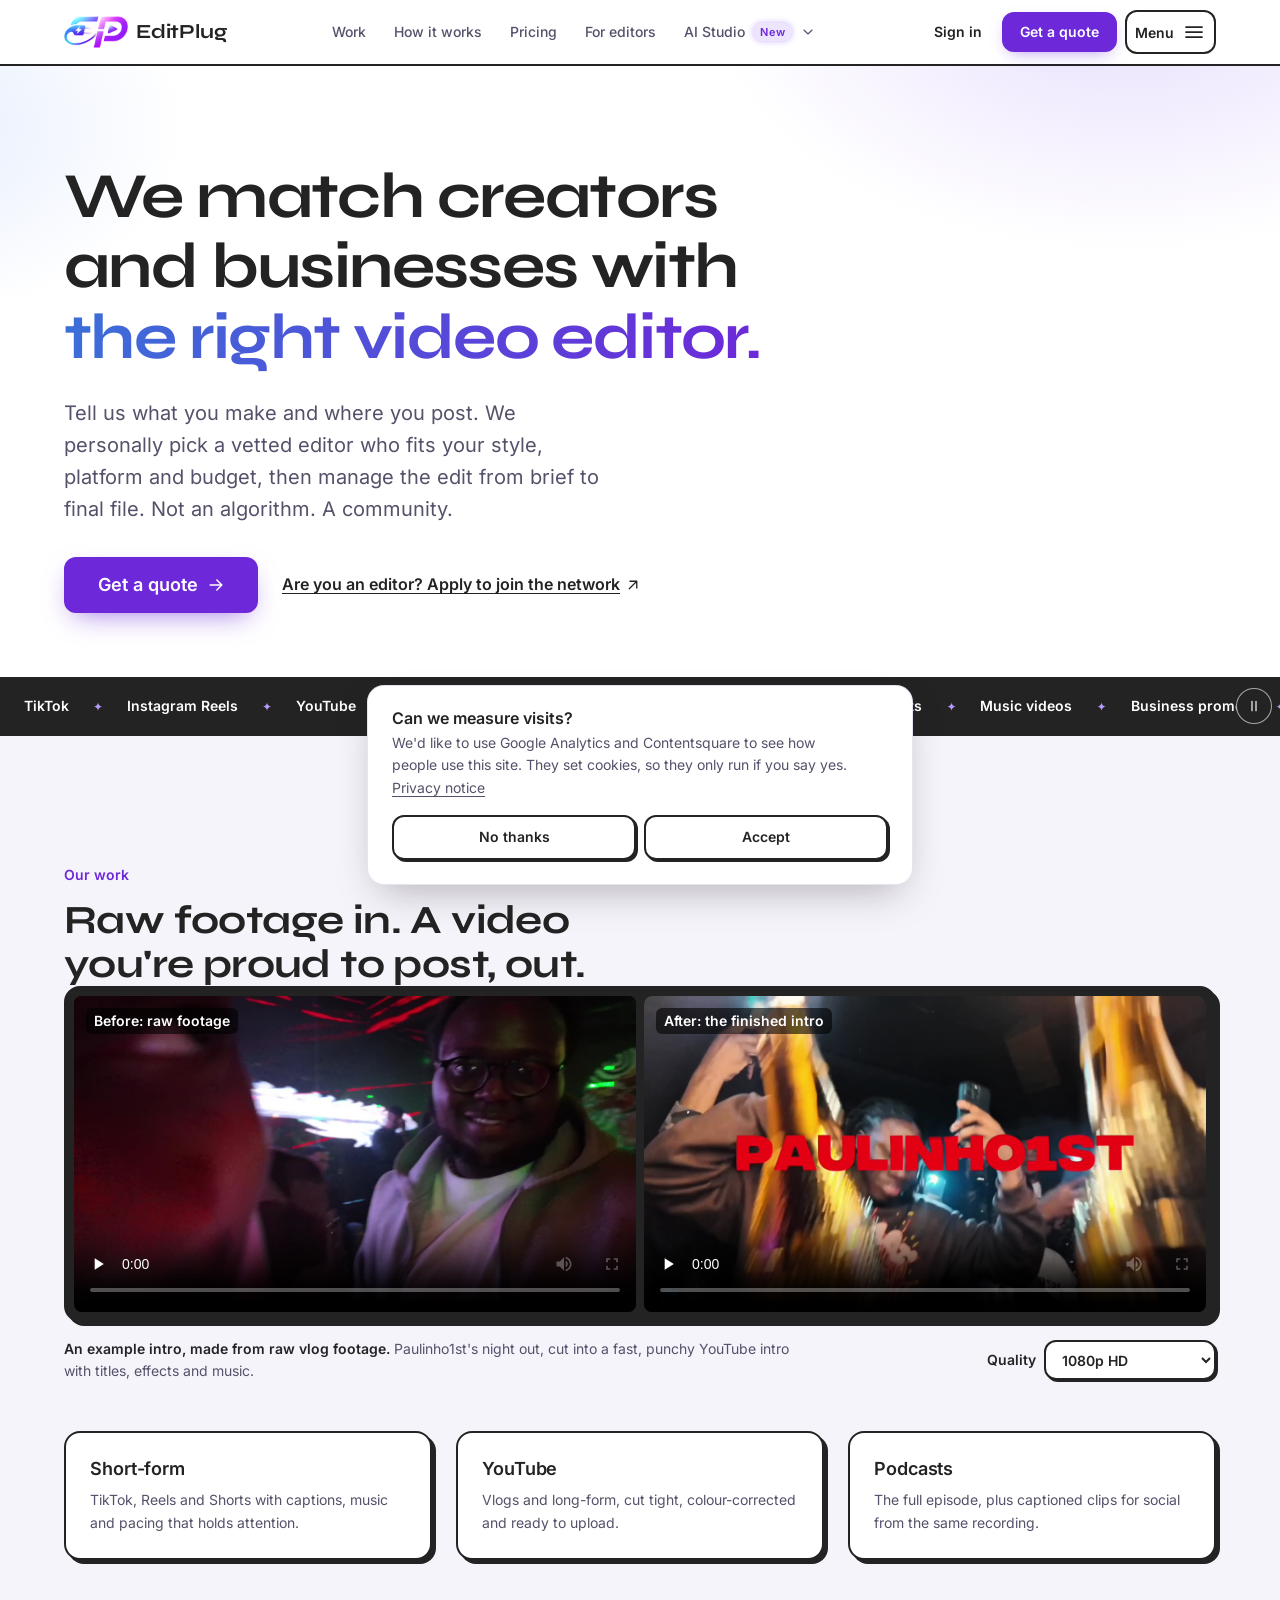
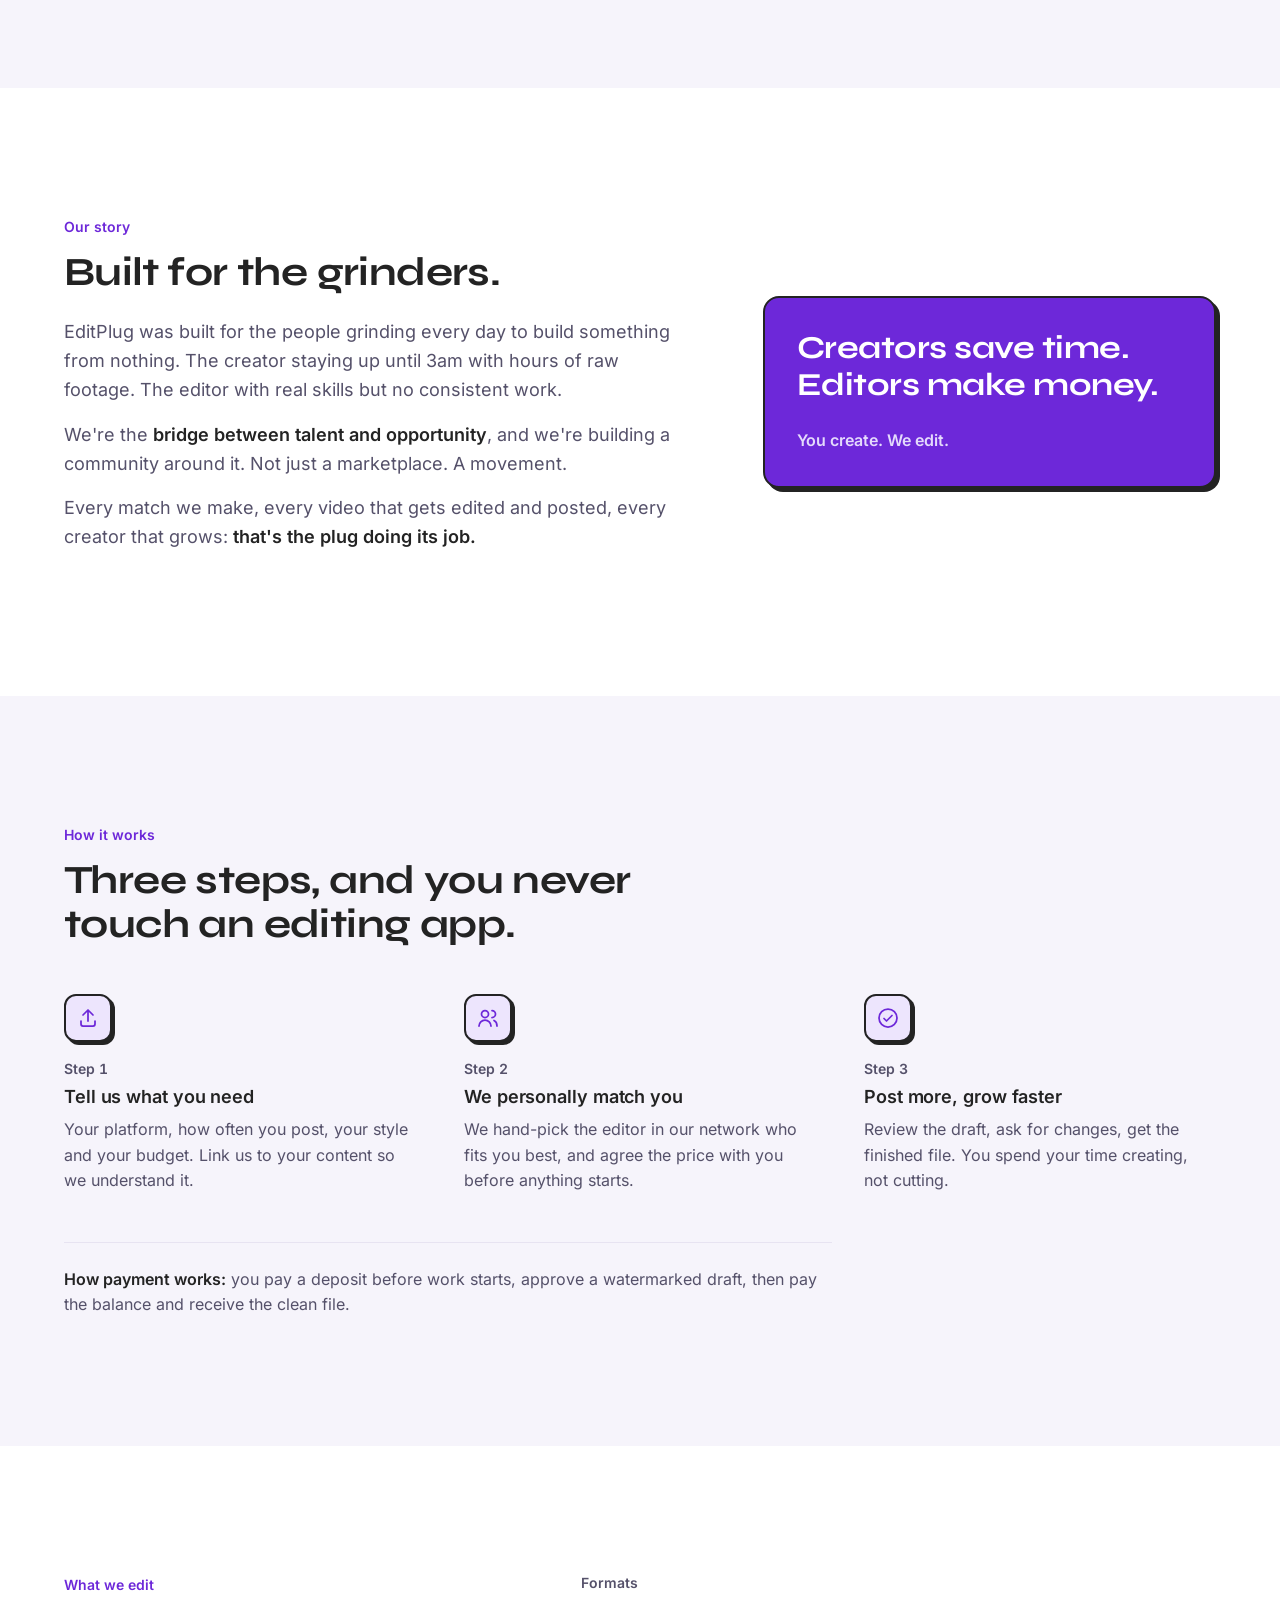
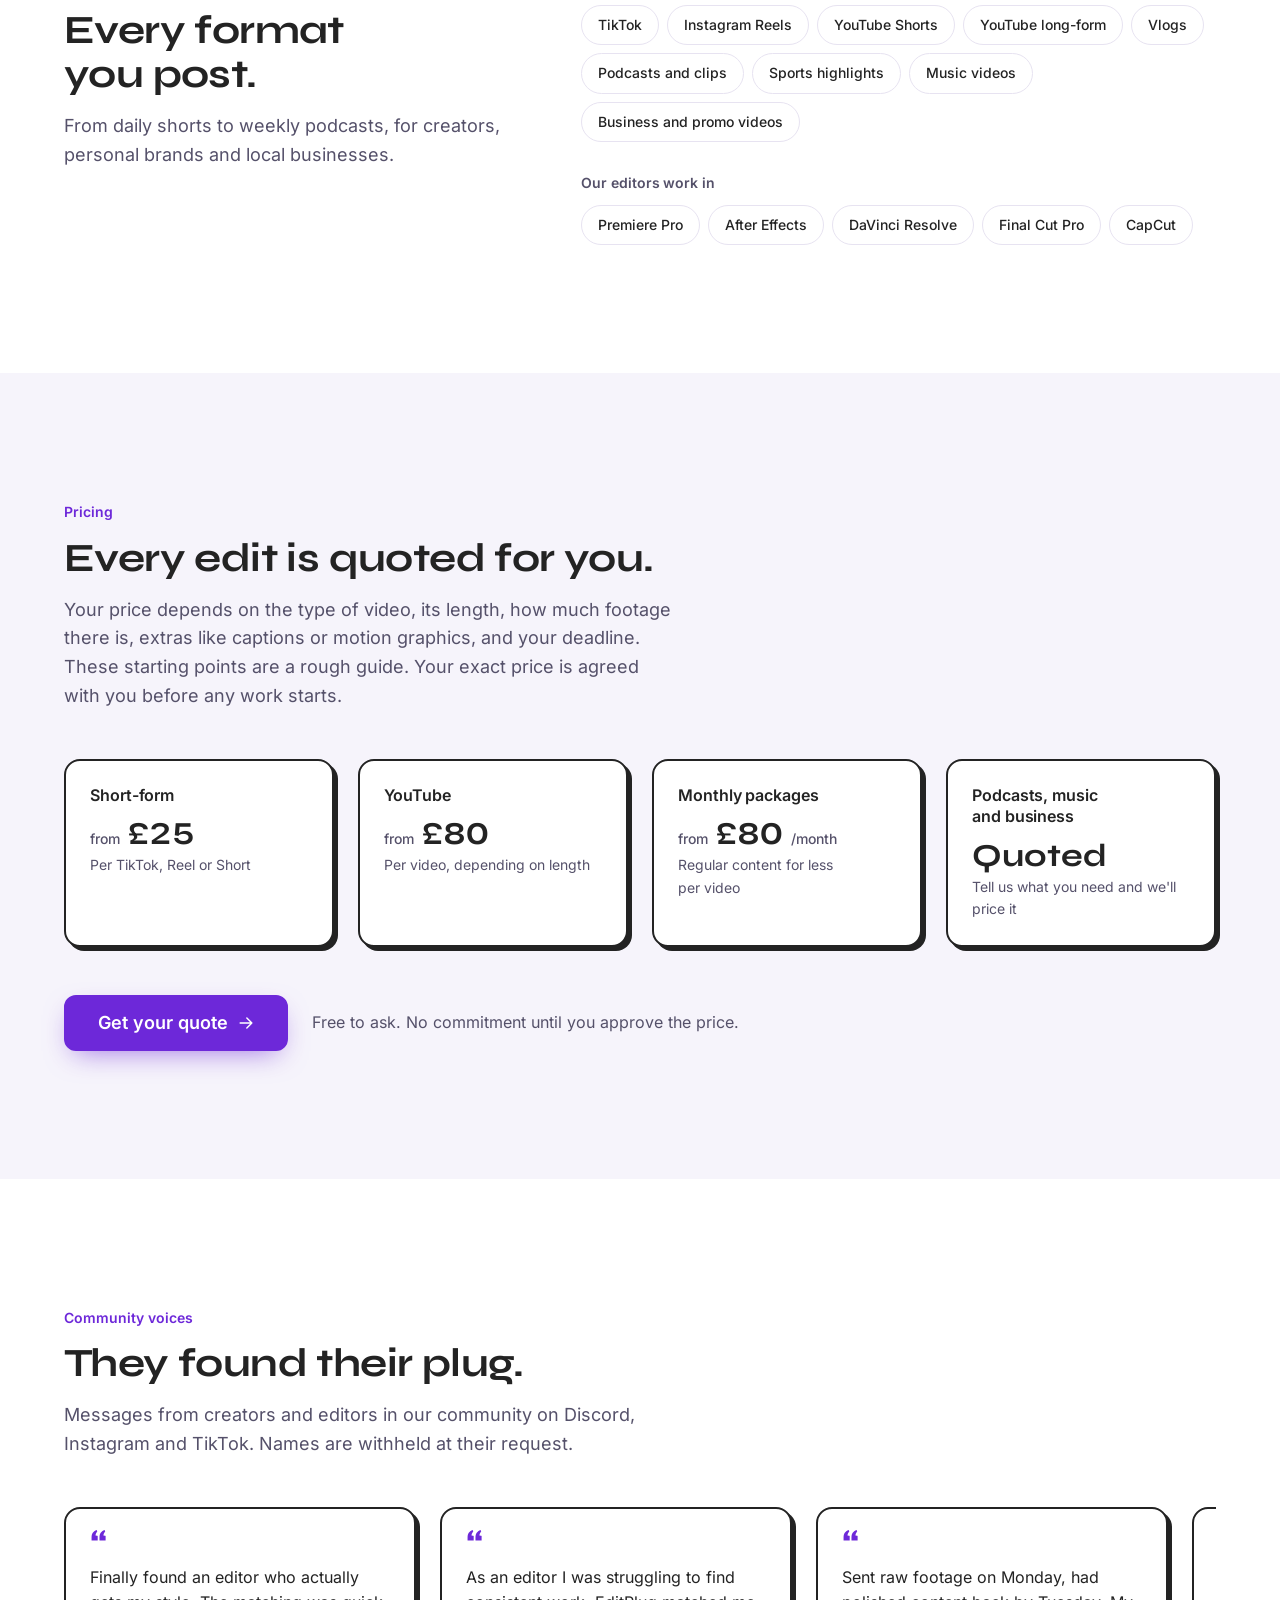
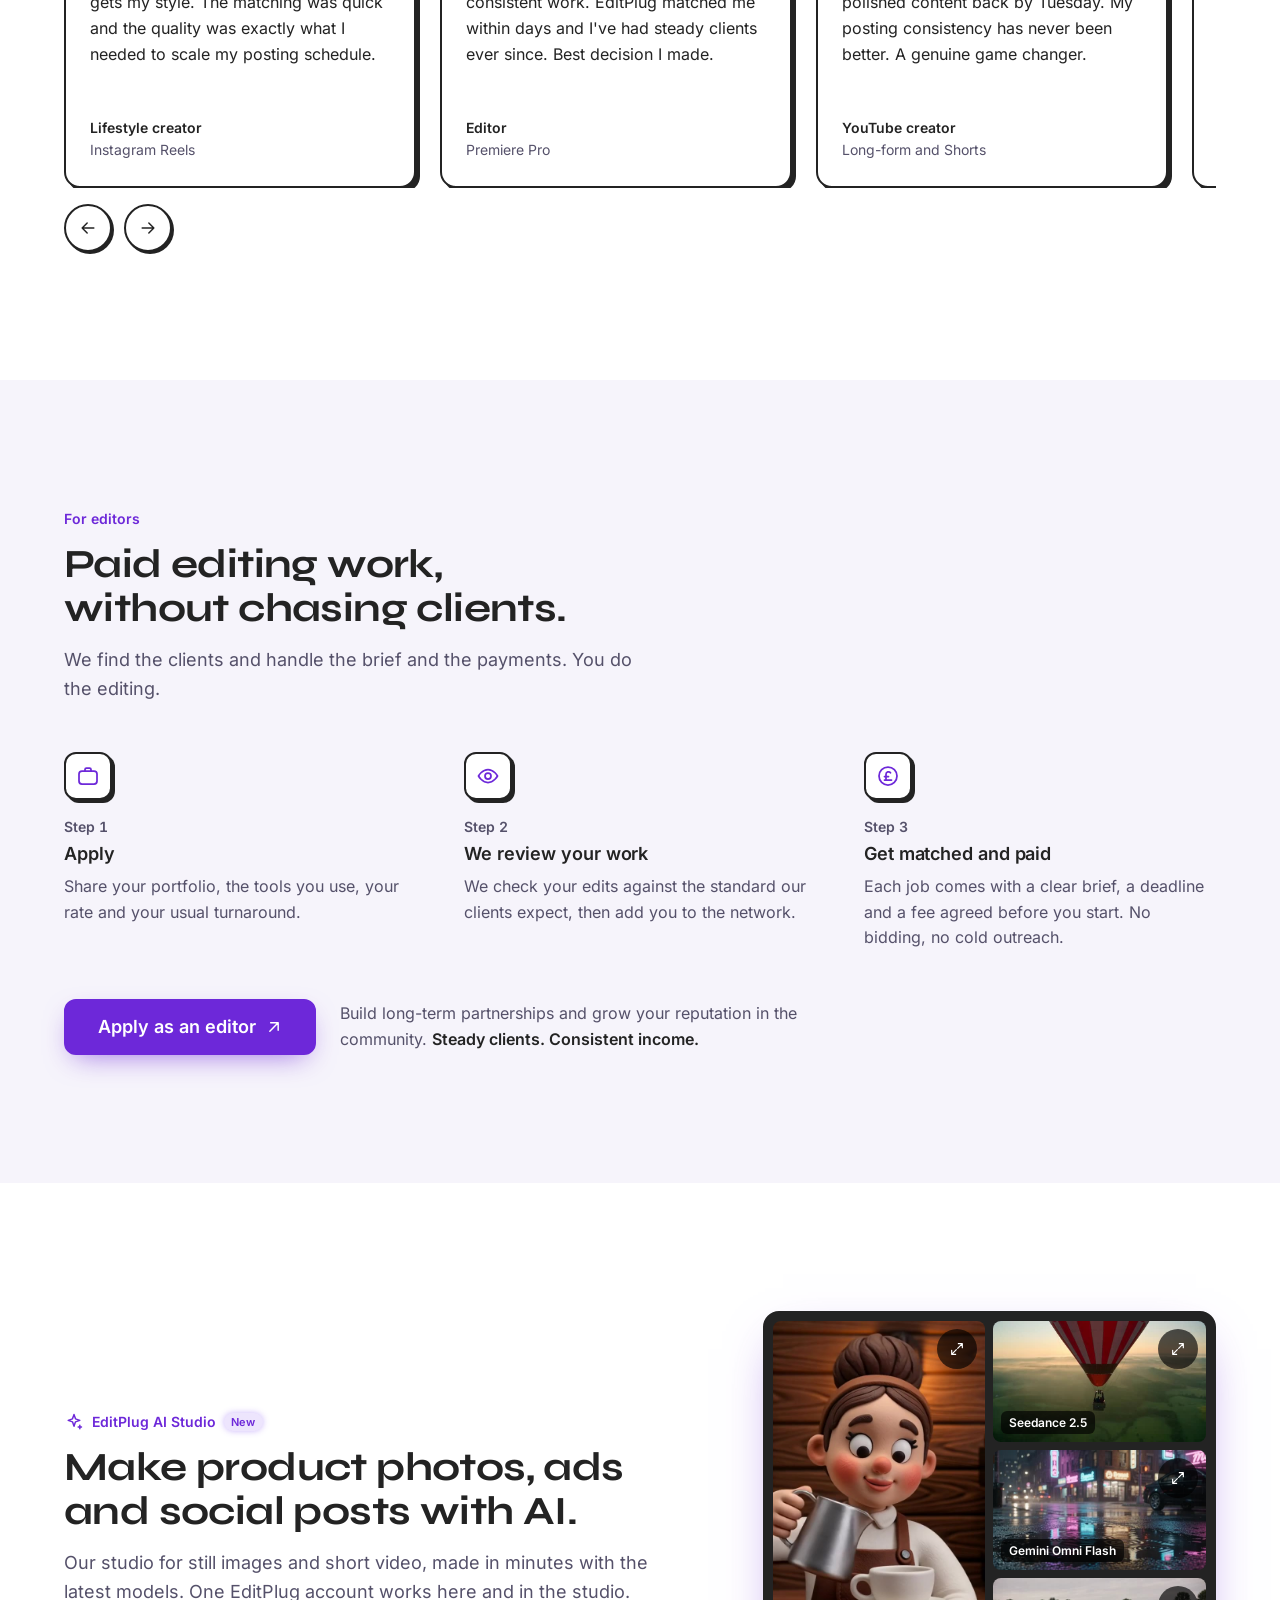
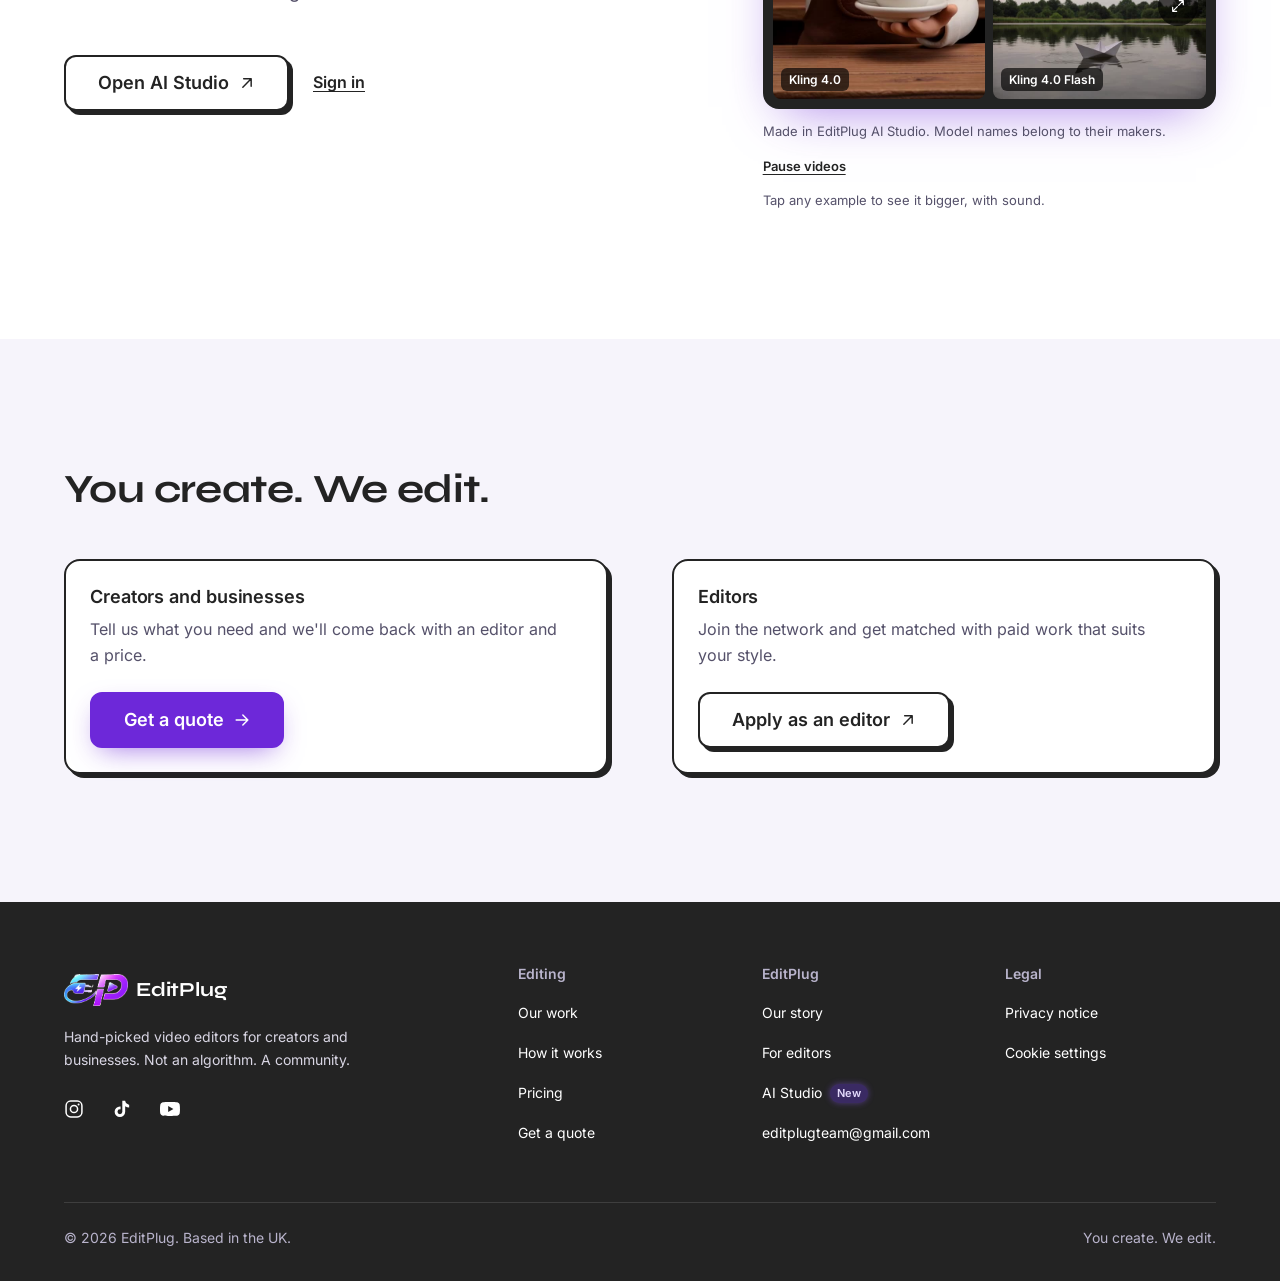
==== commit 5a34e84e: "Sign out in the header on wide screens; sharp portrait clay clip The clay tile played a 540px square" ====
--- a/index.html
+++ b/index.html
@@ -60,6 +60,7 @@
     </nav>
     <div class="header-cta">
       <a class="account-link" href="/account/" data-account data-where="header-signin">Sign in</a>
+      <a class="account-link account-signout" href="https://aistudio.editplug.com/sign-out" data-account-in hidden data-where="header-signout">Sign out</a>
       <a class="btn btn--sm" href="https://tally.so/r/3qzQBg" data-quote target="_blank" rel="noopener" data-where="header"><span class="btn-label">Get a quote</span><span class="sr-only"> (opens in a new tab)</span></a>
       <button class="menu-btn" id="menu-btn" type="button" aria-expanded="false" aria-controls="mobile-menu" aria-label="Open menu">
         <span class="menu-label" aria-hidden="true">Menu</span>
@@ -359,7 +360,7 @@
       <div>
         <div class="studio-grid">
           <figure class="tile tile--tall">
-            <video class="auto" muted loop playsinline preload="none" poster="/assets/media/kling4-clay.jpg" data-full="/assets/media/kling4-clay-full.mp4" data-full-height="1080" width="540" height="540" aria-label="Made with Kling 4.0 in AI Studio: a clay barista pouring latte art in a cosy claymation coffee shop"><source src="/assets/media/kling4-clay.mp4" type="video/mp4"></video>
+            <video class="auto" muted loop playsinline preload="none" poster="/assets/media/kling4-clay-tall.jpg" data-full="/assets/media/kling4-clay-full.mp4" data-full-height="1080" width="540" height="960" aria-label="Made with Kling 4.0 in AI Studio: a clay barista pouring latte art in a cosy claymation coffee shop"><source src="/assets/media/kling4-clay-tall.mp4" type="video/mp4"></video>
             <figcaption>Kling 4.0</figcaption>
             <button type="button" class="tile-zoom" data-zoom aria-label="Enlarge the Kling 4.0 claymation example"><svg class="icon icon--xs" aria-hidden="true"><use href="/assets/icons.svg#expand"/></svg></button>
           </figure>
--- a/assets/site.css
+++ b/assets/site.css
@@ -515,6 +515,9 @@
 @media (min-width: 30rem) { .account-link { display: inline-flex; } }
 .menu-btn { width: auto; min-width: 48px; gap: var(--s-2); padding: 0 var(--s-2); font: 600 var(--text-xs) var(--font-body); }
 .menu-label { display: none; }
+/* Sign out sits beside My account on wide screens; phones have it in the menu. */
+.account-signout { display: none; color: var(--muted); }
+@media (min-width: 60rem) { .account-signout:not([hidden]) { display: inline-flex; } }
 @media (min-width: 60rem) { .menu-label { display: inline; } .menu-btn { margin-right: 0; border: var(--bw) solid var(--ink); height: 44px; } }
 
 /* The site menu: one column on phones, three on wider screens */
